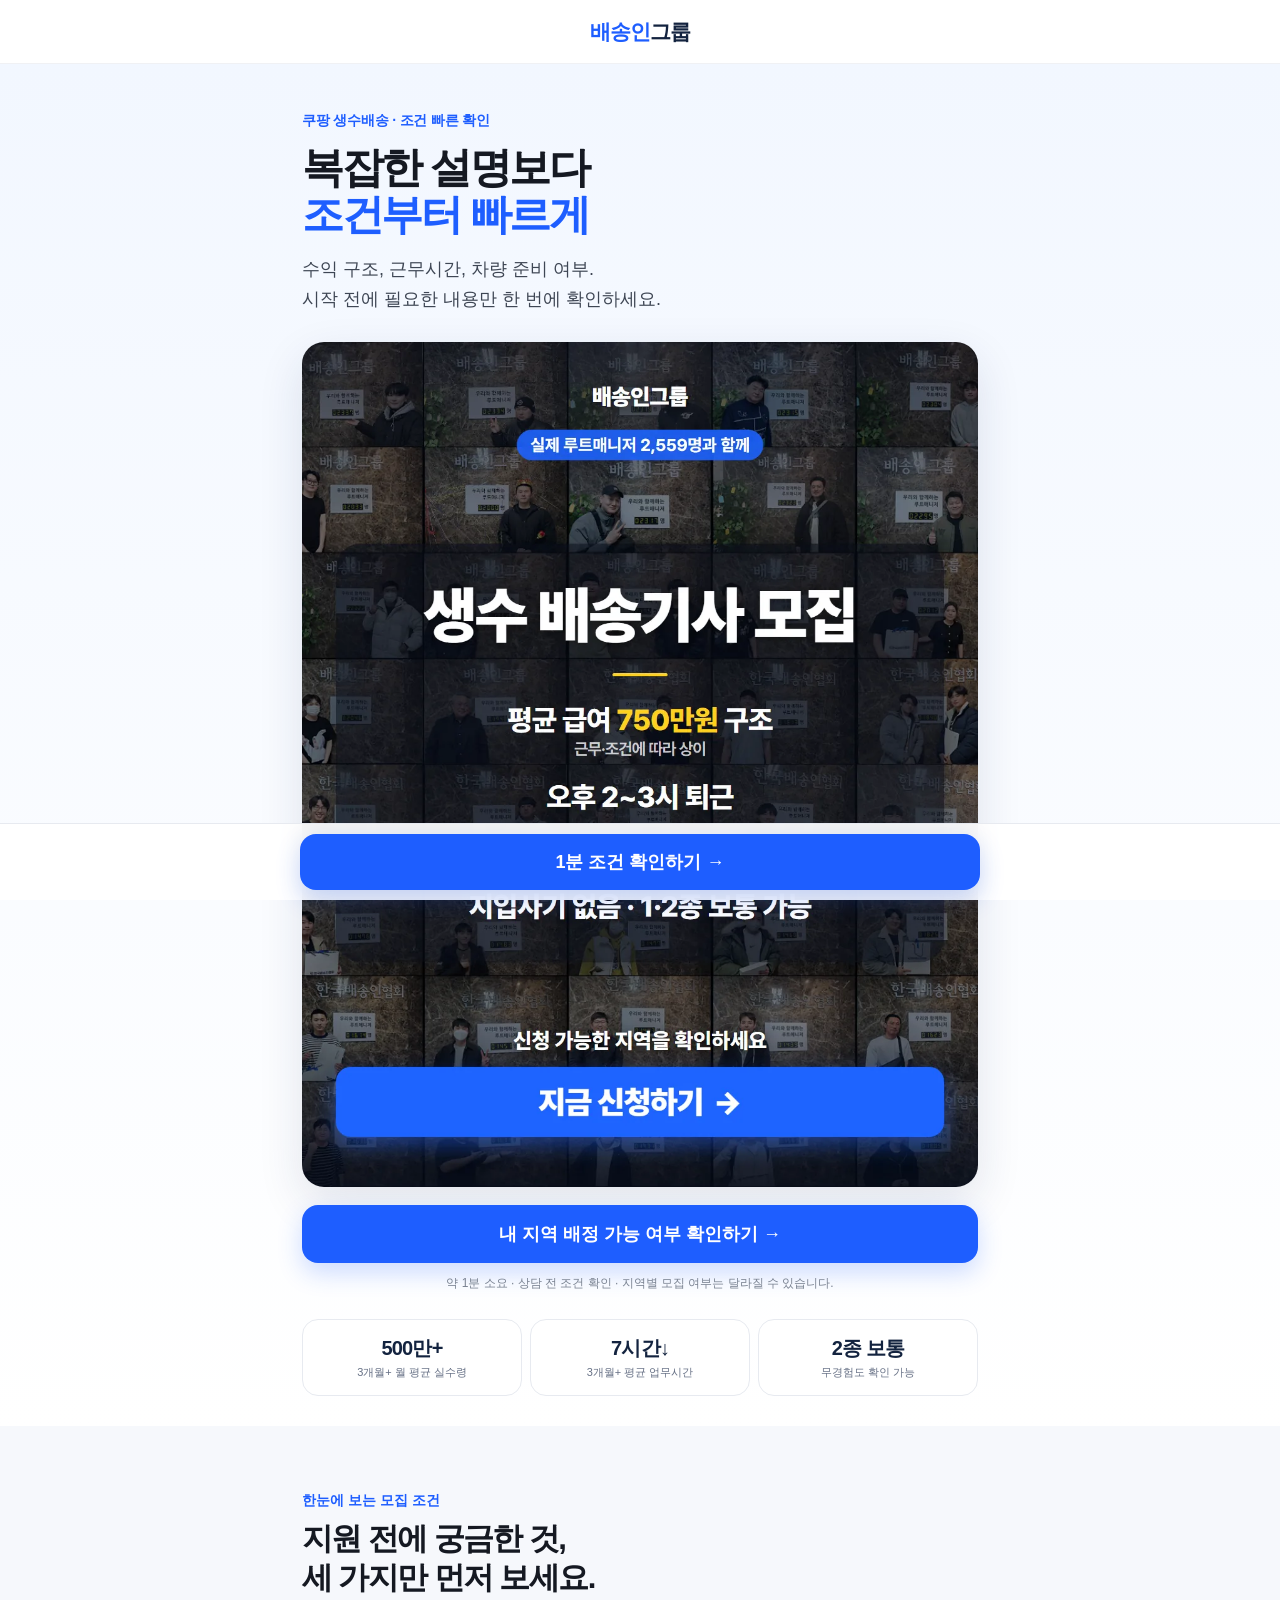
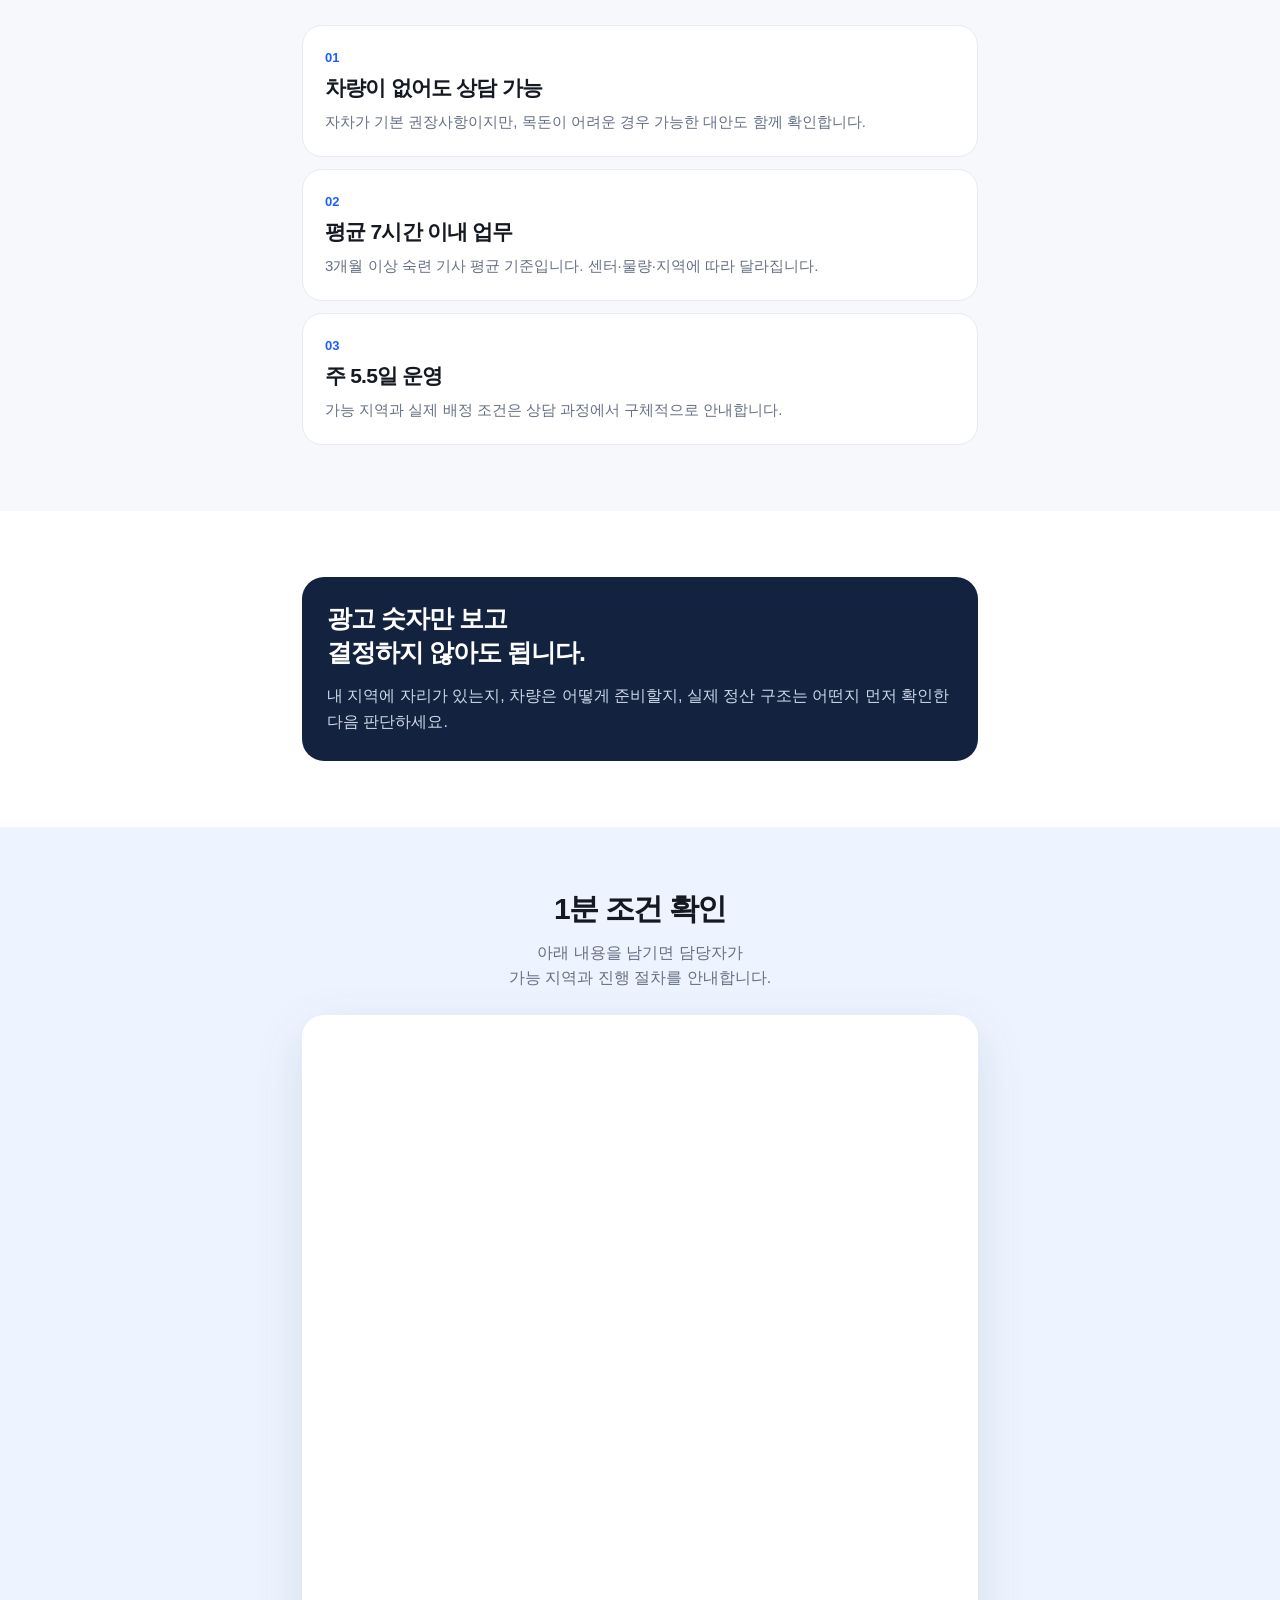
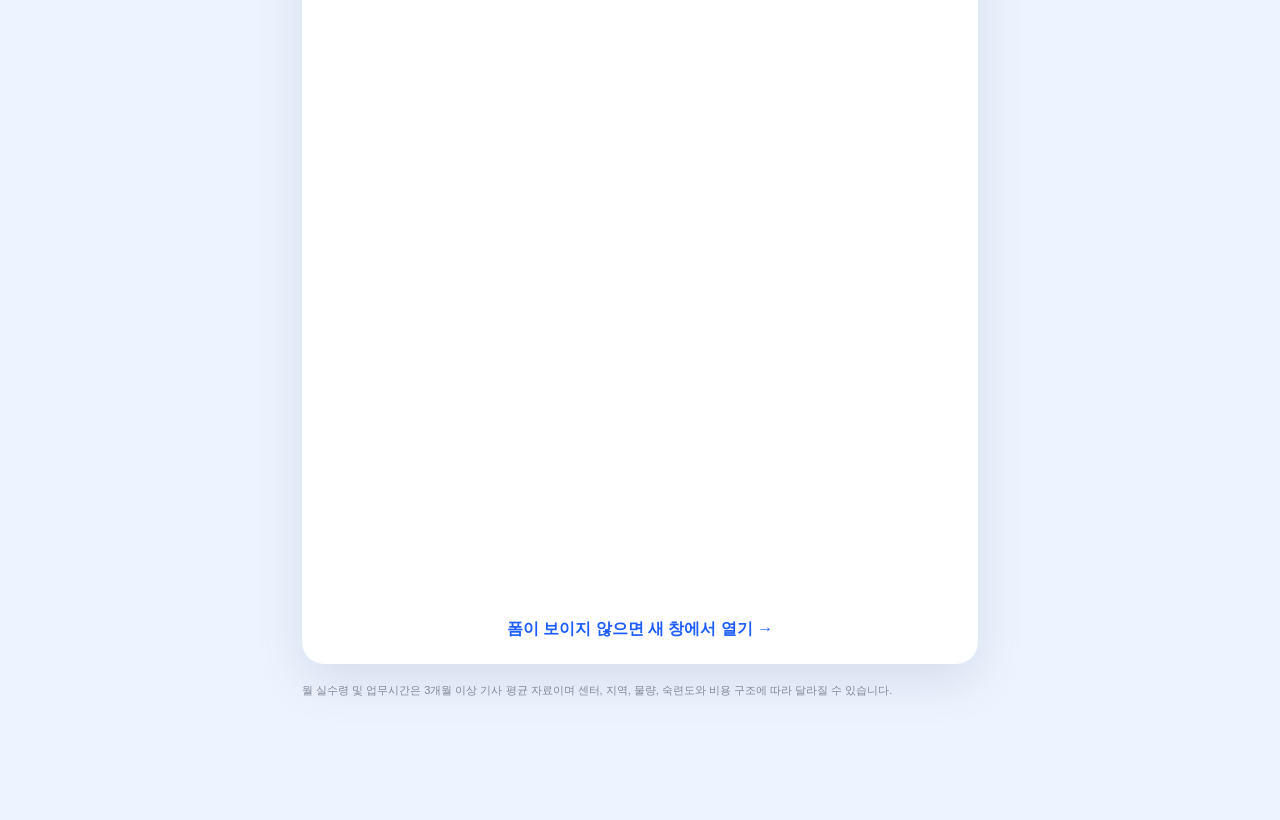
==== 601/index.html @ be6be288 "Add creative-specific K3 landing pages" ====
<!doctype html><html lang="ko"><head><meta charset="utf-8"><meta name="viewport" content="width=device-width,initial-scale=1"><title>쿠팡 생수배송 조건 확인 | 배송인그룹</title><meta name="description" content="쿠팡 생수배송의 수익 구조, 근무시간, 차량 조건과 가능 지역을 빠르게 확인하세요."><link rel="stylesheet" href="../campaign.css"><script async src="https://www.googletagmanager.com/gtag/js?id=G-GM7XGZ6SSD"></script><script>window.dataLayer=window.dataLayer||[];function gtag(){dataLayer.push(arguments)}gtag('js',new Date());gtag('config','G-GM7XGZ6SSD');</script></head><body data-variant="601"><header class="top"><div class="wrap"><div class="brand"><b>배송인</b>그룹</div></div></header><main><section class="hero"><div class="wrap"><div class="eyebrow">쿠팡 생수배송 · 조건 빠른 확인</div><h1>복잡한 설명보다<br><em>조건부터 빠르게</em></h1><p class="lead">수익 구조, 근무시간, 차량 준비 여부.<br>시작 전에 필요한 내용만 한 번에 확인하세요.</p><img class="creative" src="../img/creative-601.png" alt="쿠팡 생수배송 601 모집 조건"><a class="btn" href="#apply" data-location="hero">내 지역 배정 가능 여부 확인하기 →</a><p class="micro">약 1분 소요 · 상담 전 조건 확인 · 지역별 모집 여부는 달라질 수 있습니다.</p><div class="proofbar"><div class="proof"><strong>500만+</strong><span>3개월+ 월 평균 실수령</span></div><div class="proof"><strong>7시간↓</strong><span>3개월+ 평균 업무시간</span></div><div class="proof"><strong>2종 보통</strong><span>무경험도 확인 가능</span></div></div></div></section><section class="block soft"><div class="wrap"><div class="kicker">한눈에 보는 모집 조건</div><h2 class="title">지원 전에 궁금한 것,<br>세 가지만 먼저 보세요.</h2><div class="cards"><article class="card"><span class="num">01</span><h3>차량이 없어도 상담 가능</h3><p>자차가 기본 권장사항이지만, 목돈이 어려운 경우 가능한 대안도 함께 확인합니다.</p></article><article class="card"><span class="num">02</span><h3>평균 7시간 이내 업무</h3><p>3개월 이상 숙련 기사 평균 기준입니다. 센터·물량·지역에 따라 달라집니다.</p></article><article class="card"><span class="num">03</span><h3>주 5.5일 운영</h3><p>가능 지역과 실제 배정 조건은 상담 과정에서 구체적으로 안내합니다.</p></article></div></div></section><section class="block"><div class="wrap"><div class="quote"><strong>광고 숫자만 보고<br>결정하지 않아도 됩니다.</strong><p>내 지역에 자리가 있는지, 차량은 어떻게 준비할지, 실제 정산 구조는 어떤지 먼저 확인한 다음 판단하세요.</p></div></div></section><section class="formsec" id="apply"><div class="wrap"><div class="formhead"><h2>1분 조건 확인</h2><p>아래 내용을 남기면 담당자가<br>가능 지역과 진행 절차를 안내합니다.</p></div><div class="formbox"><iframe data-apply-frame title="쿠팡 생수배송 조건 확인 폼">로드 중…</iframe><a class="fallback" data-apply-link target="_blank" rel="noopener">폼이 보이지 않으면 새 창에서 열기 →</a></div><p class="legal">월 실수령 및 업무시간은 3개월 이상 기사 평균 자료이며 센터, 지역, 물량, 숙련도와 비용 구조에 따라 달라질 수 있습니다.</p></div></section></main><div class="sticky"><a class="btn" href="#apply" data-location="sticky">1분 조건 확인하기 →</a></div><script src="../campaign.js"></script></body></html>
---- campaign.css ----
:root{--blue:#1e5eff;--deep:#13233f;--ink:#151922;--muted:#667085;--line:#e7eaf0;--bg:#f6f8fc;--mint:#08b9a7;--white:#fff;--radius:24px}*{box-sizing:border-box}html{scroll-behavior:smooth}body{margin:0;font-family:Pretendard,"Noto Sans KR",-apple-system,BlinkMacSystemFont,"Segoe UI",sans-serif;color:var(--ink);background:var(--white);word-break:keep-all}.wrap{max-width:720px;margin:0 auto;padding:0 22px}.top{height:64px;display:flex;align-items:center;border-bottom:1px solid #f0f1f4;background:rgba(255,255,255,.96);position:sticky;top:0;z-index:30}.brand{font-size:21px;font-weight:900;letter-spacing:-1px;color:var(--deep)}.brand b{color:var(--blue)}.hero{padding:48px 0 30px;background:linear-gradient(180deg,#f2f7ff 0,#fff 100%)}.eyebrow{font-size:14px;font-weight:800;color:var(--blue);letter-spacing:-.2px}.hero h1{font-size:42px;line-height:1.13;letter-spacing:-2.4px;margin:14px 0 16px}.hero h1 em{font-style:normal;color:var(--blue)}.lead{font-size:18px;line-height:1.65;color:#3e4654;margin:0}.creative{width:100%;border-radius:22px;margin:28px 0 18px;display:block;box-shadow:0 16px 45px rgba(21,45,88,.12)}.btn{display:flex;align-items:center;justify-content:center;width:100%;min-height:58px;padding:16px 20px;border-radius:16px;background:var(--blue);color:#fff;text-decoration:none;font-size:18px;font-weight:900;box-shadow:0 10px 24px rgba(30,94,255,.22)}.micro{text-align:center;color:#7a8392;font-size:12px;line-height:1.55;margin:11px 0 0}.proofbar{display:grid;grid-template-columns:repeat(3,1fr);gap:8px;margin:26px 0 0}.proof{background:#fff;border:1px solid var(--line);border-radius:16px;padding:15px 8px;text-align:center}.proof strong{display:block;font-size:20px;color:var(--deep);letter-spacing:-.8px}.proof span{font-size:11px;color:var(--muted)}section.block{padding:66px 0}.soft{background:var(--bg)}.kicker{font-size:14px;font-weight:800;color:var(--blue);margin-bottom:10px}.title{font-size:31px;line-height:1.25;letter-spacing:-1.6px;margin:0 0 28px}.cards{display:grid;gap:12px}.card{background:#fff;border:1px solid var(--line);border-radius:20px;padding:22px}.card .num{font-size:13px;font-weight:900;color:var(--blue)}.card h3{font-size:21px;letter-spacing:-.8px;margin:8px 0}.card p{margin:0;color:var(--muted);line-height:1.6;font-size:15px}.check{display:flex;gap:12px;align-items:flex-start;padding:18px 0;border-bottom:1px solid var(--line)}.check:last-child{border:0}.check i{font-style:normal;background:#eaf1ff;color:var(--blue);width:28px;height:28px;border-radius:50%;display:flex;align-items:center;justify-content:center;font-weight:900;flex:0 0 auto}.check strong{display:block;font-size:18px;margin-bottom:4px}.check span{color:var(--muted);font-size:14px;line-height:1.5}.quote{padding:25px;background:var(--deep);color:#fff;border-radius:22px}.quote strong{display:block;font-size:25px;line-height:1.35;letter-spacing:-1px}.quote p{color:#cdd7e8;line-height:1.65;margin:13px 0 0}.formsec{padding:62px 0 110px;background:#eef4ff}.formhead{text-align:center;margin-bottom:24px}.formhead h2{font-size:30px;letter-spacing:-1.4px;margin:0 0 10px}.formhead p{margin:0;color:var(--muted);line-height:1.6}.formbox{background:#fff;border-radius:22px;padding:8px;box-shadow:0 16px 50px rgba(28,54,96,.12)}iframe{display:block;width:100%;height:1180px;border:0;border-radius:16px}.fallback{display:block;text-align:center;padding:16px;color:var(--blue);font-weight:800;text-decoration:none}.sticky{position:fixed;z-index:40;left:0;right:0;bottom:0;padding:10px 16px max(10px,env(safe-area-inset-bottom));background:rgba(255,255,255,.94);backdrop-filter:blur(12px);border-top:1px solid var(--line)}.sticky .btn{max-width:680px;margin:auto;min-height:54px}.legal{font-size:11px;color:#818998;line-height:1.6;margin-top:18px}@media(max-width:520px){.wrap{padding:0 18px}.hero{padding-top:34px}.hero h1{font-size:36px;letter-spacing:-2px}.lead{font-size:16px}.proof strong{font-size:17px}.title{font-size:28px}section.block{padding:54px 0}.creative{border-radius:18px}.sticky .btn{font-size:16px}.formbox{margin:0 -8px}iframe{height:1240px}}
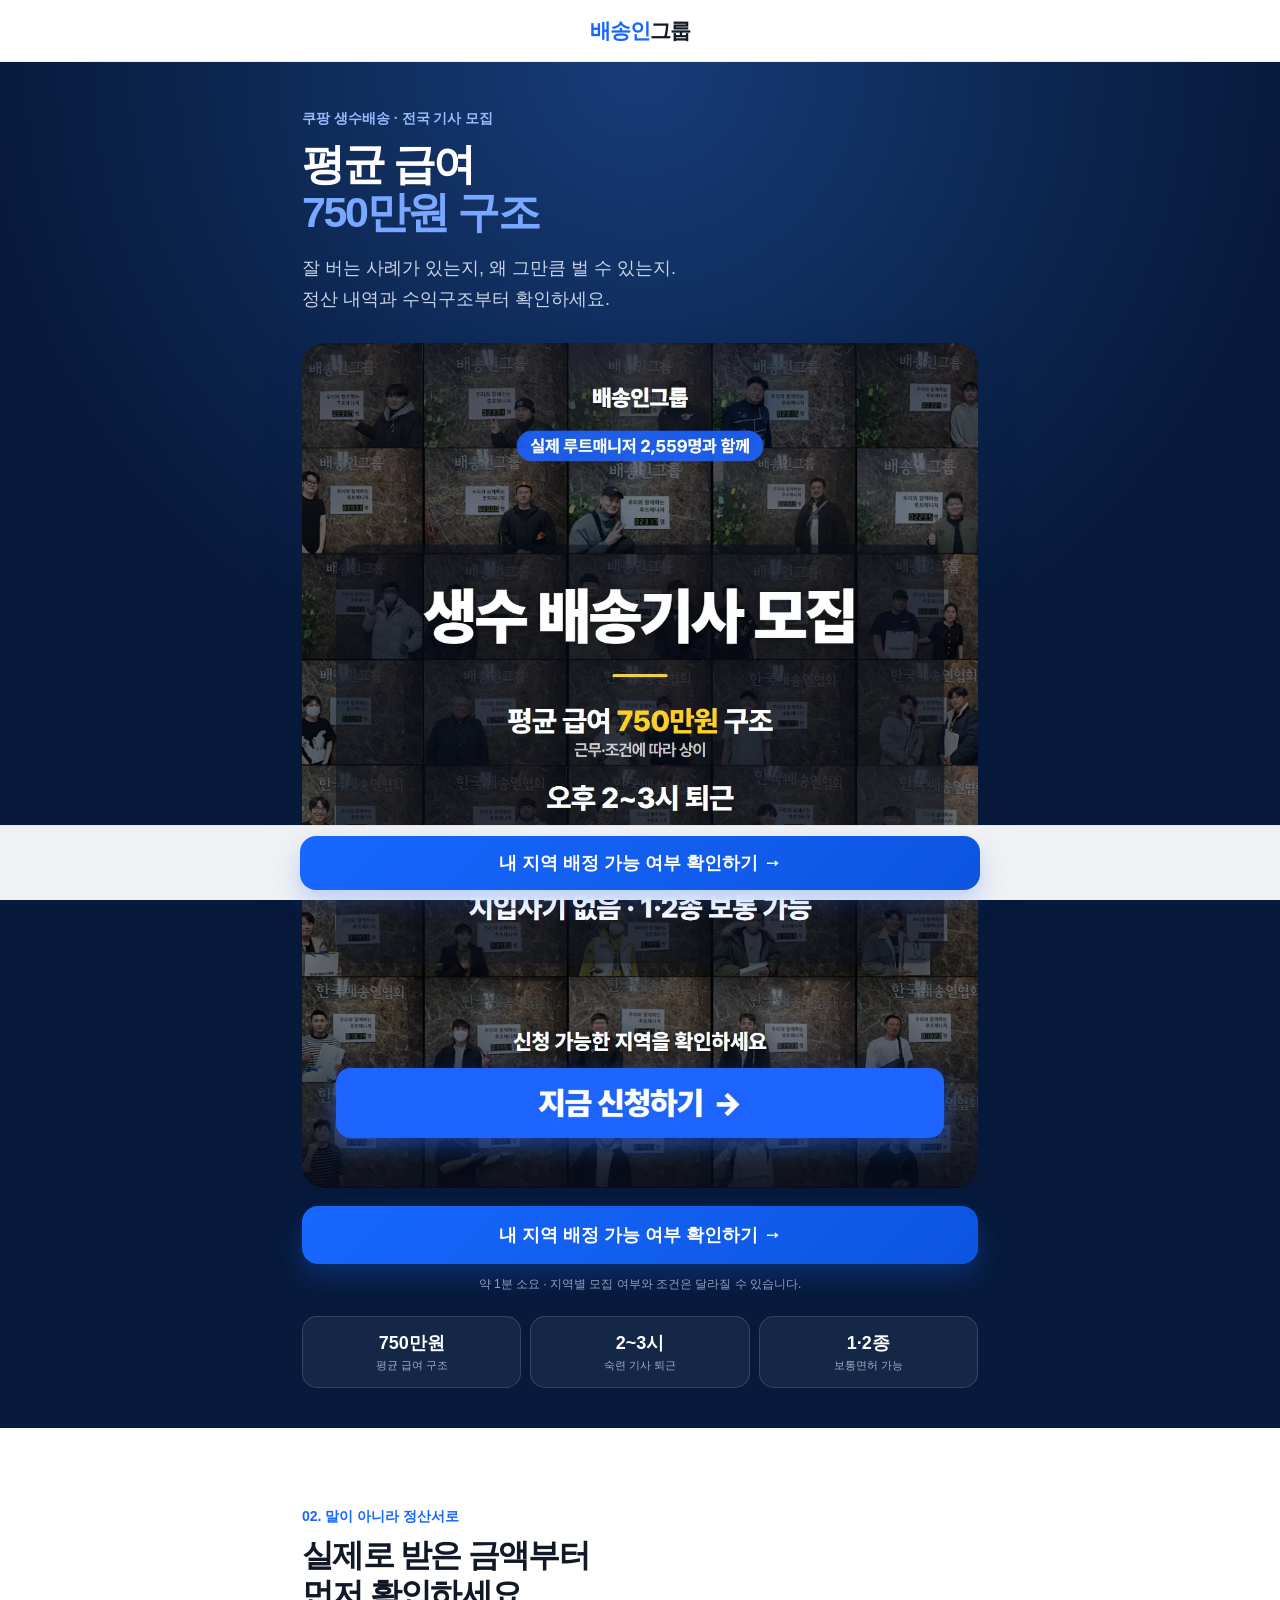
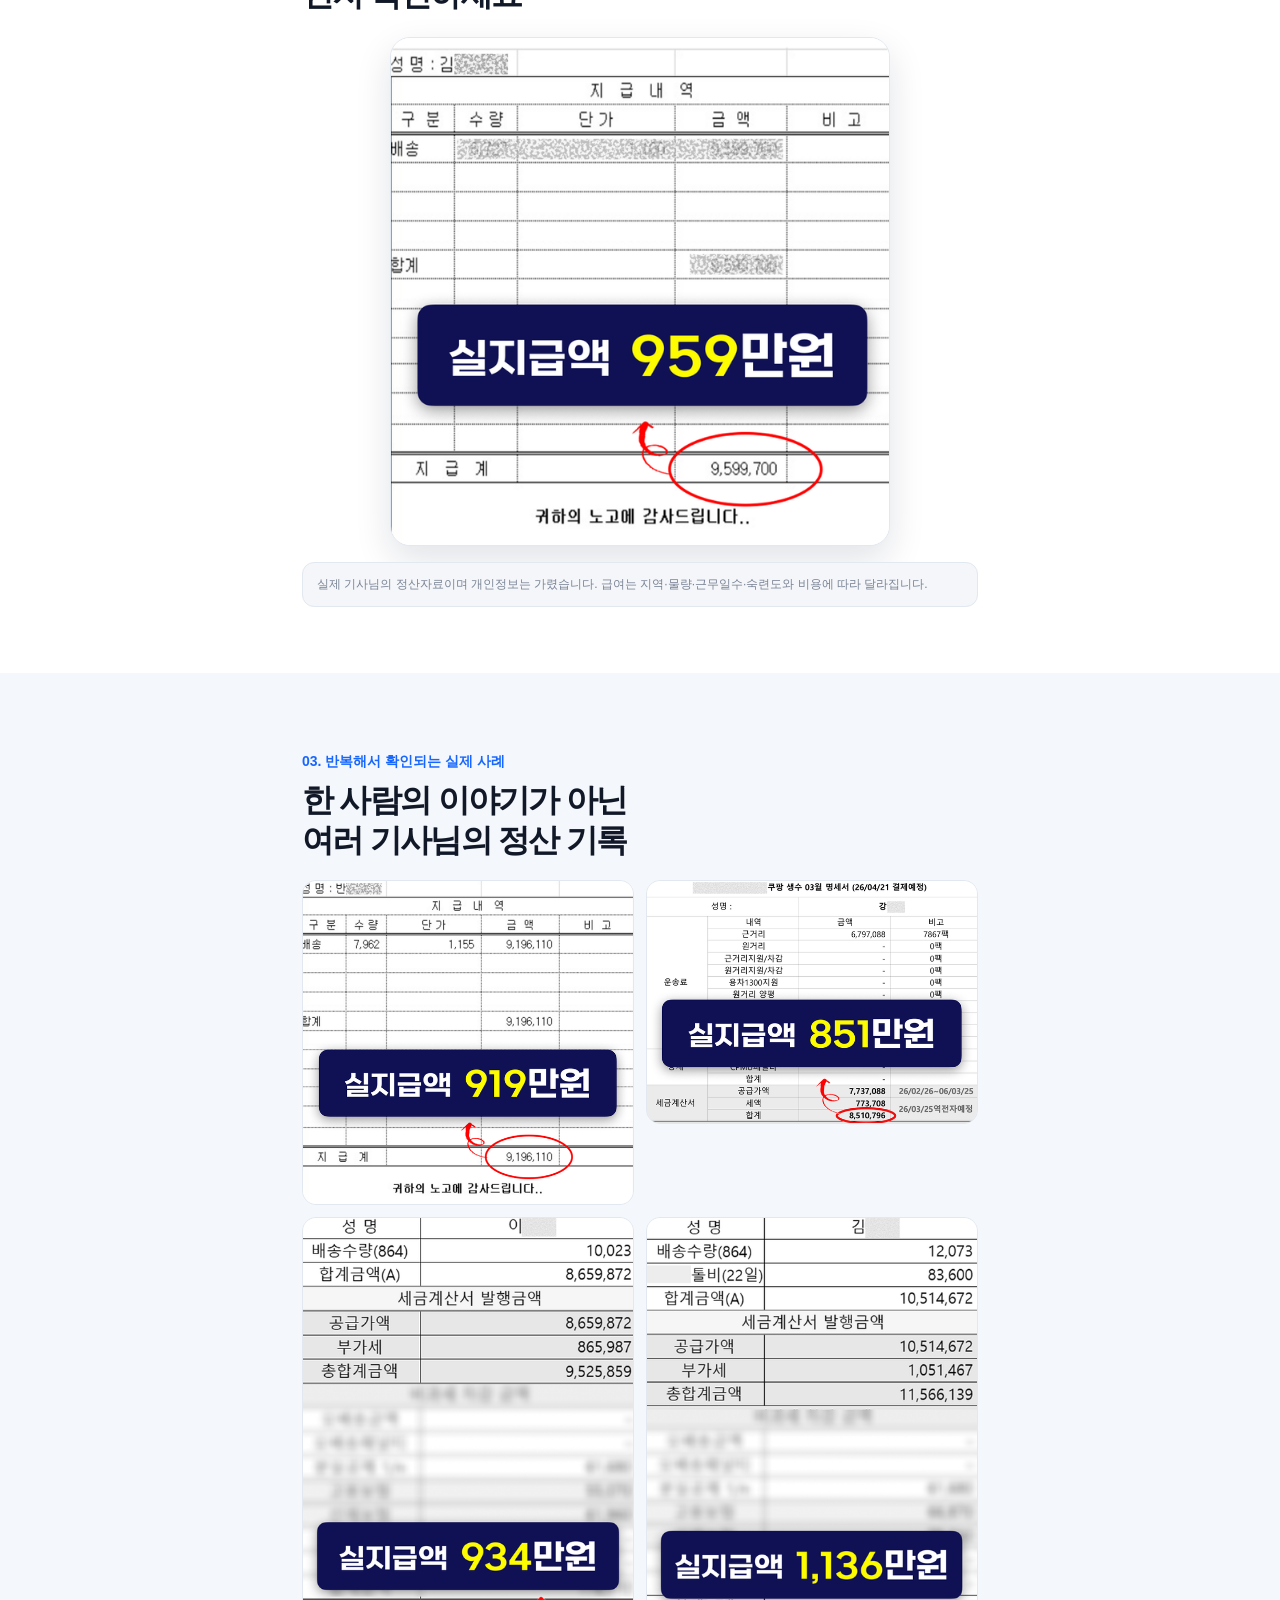
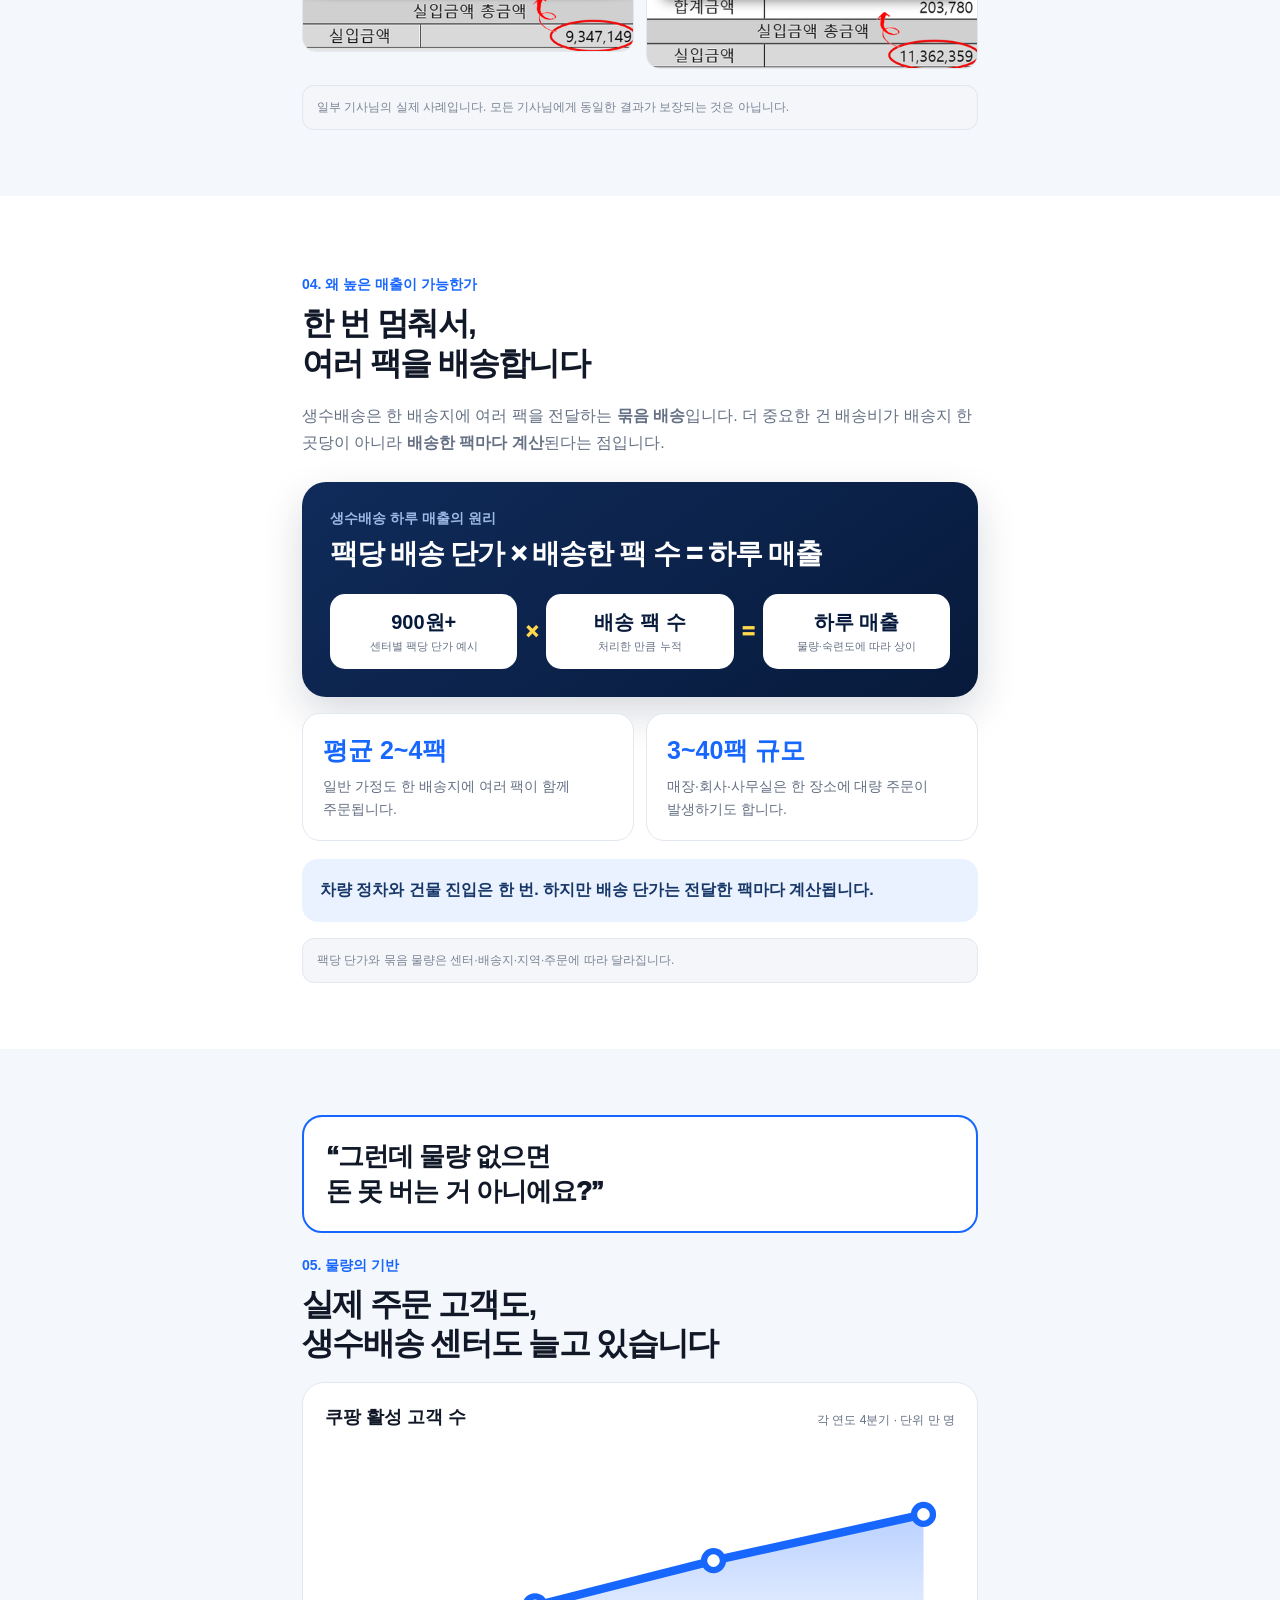
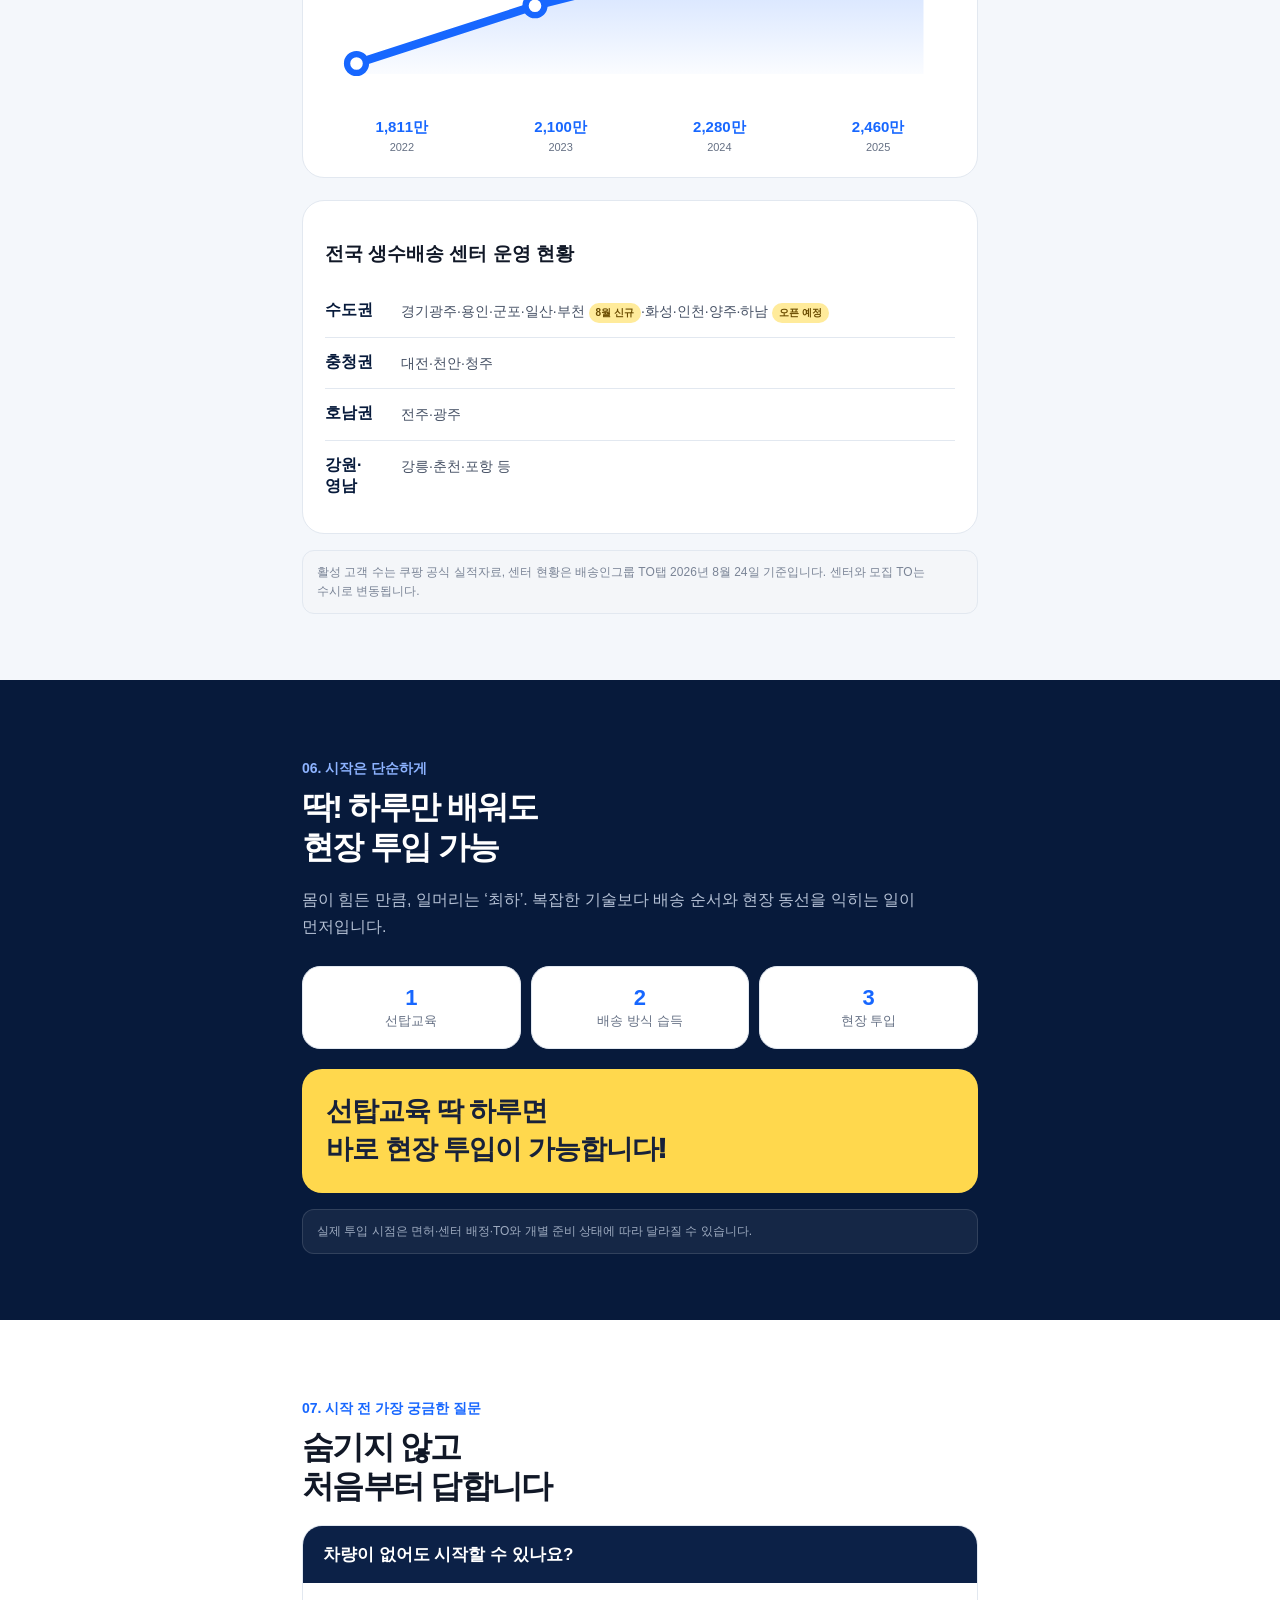
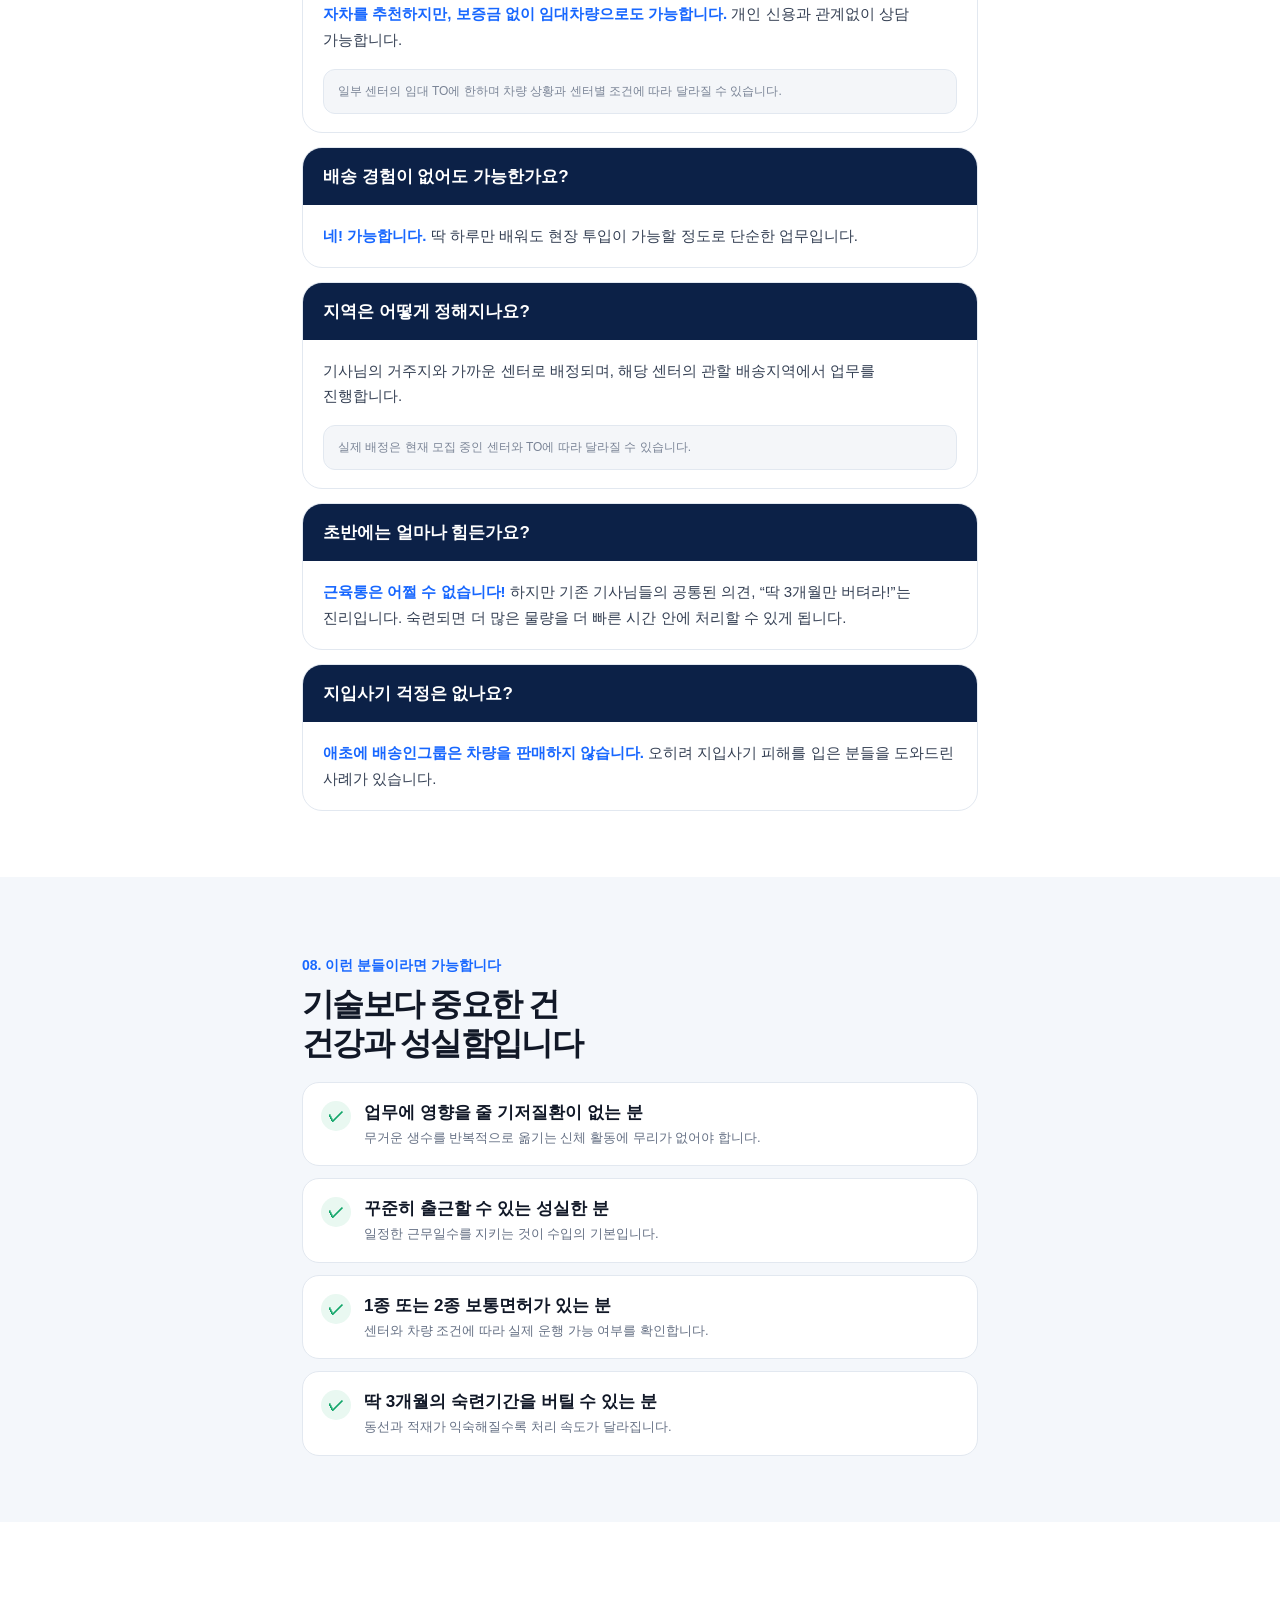
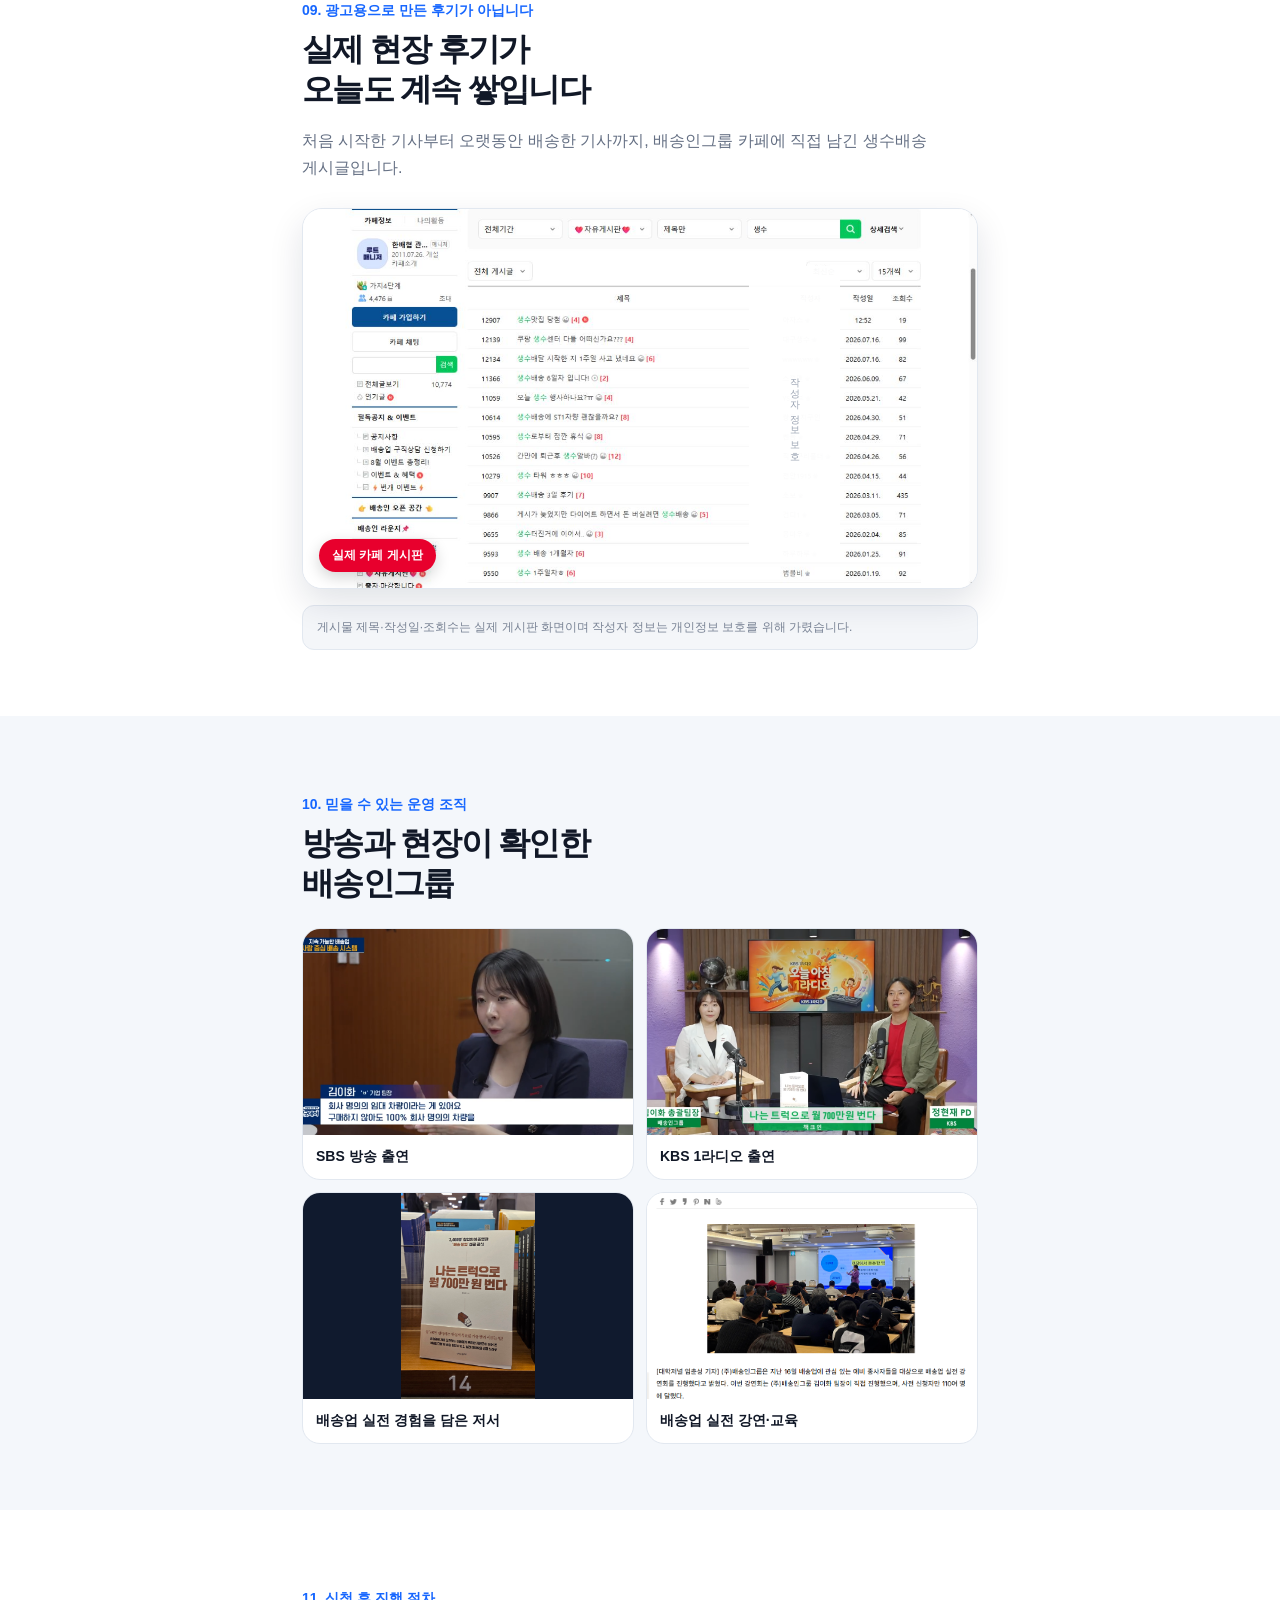
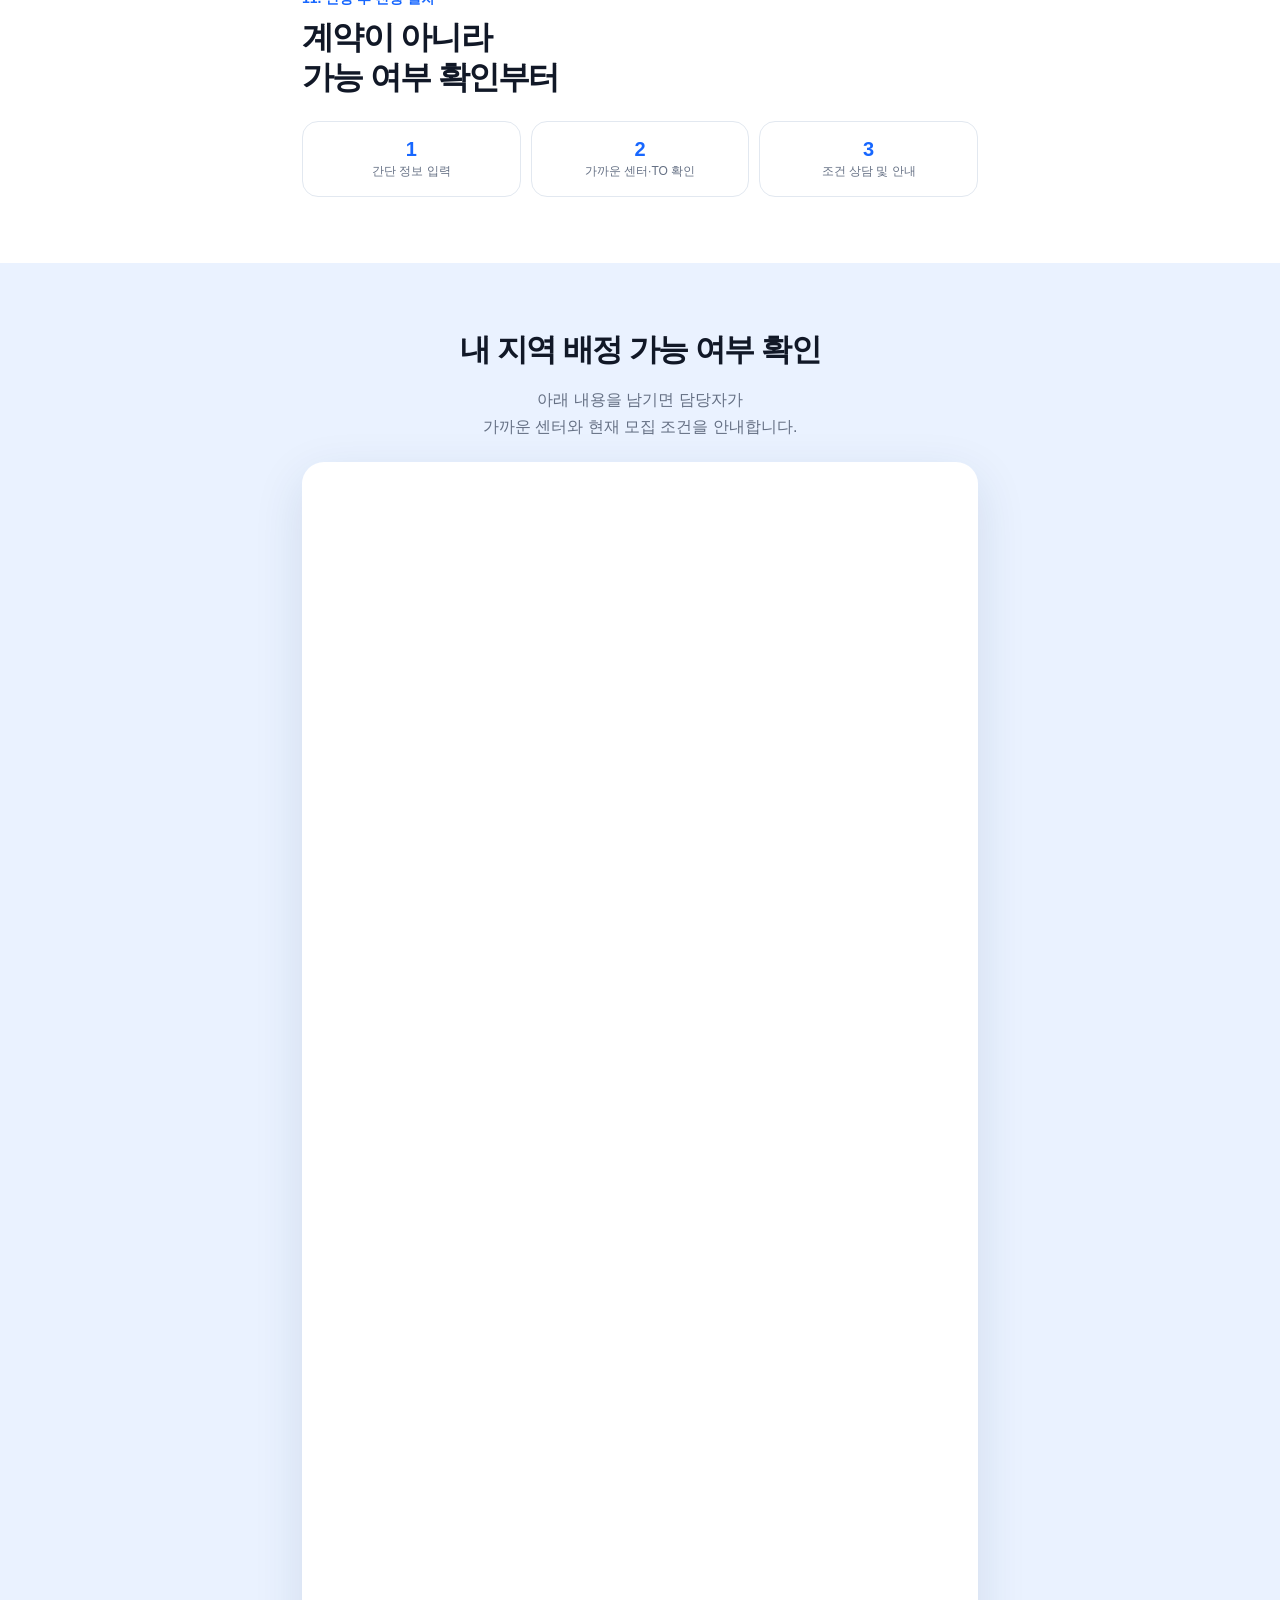
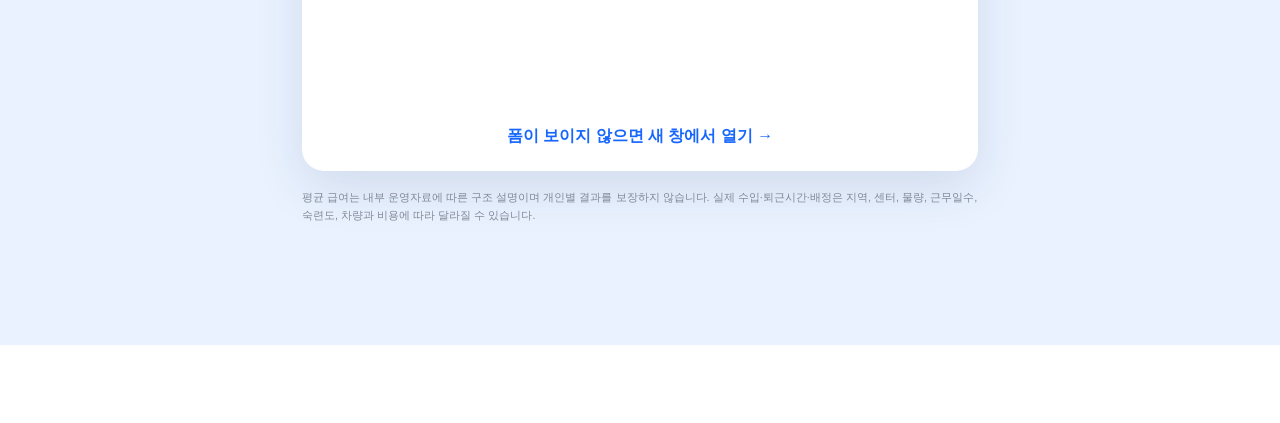
==== commit cd23cea8: "Expand K3 campaign landing pages" ====
--- a/601/index.html
+++ b/601/index.html
@@ -1 +1,13 @@
-<!doctype html><html lang="ko"><head><meta charset="utf-8"><meta name="viewport" content="width=device-width,initial-scale=1"><title>쿠팡 생수배송 조건 확인 | 배송인그룹</title><meta name="description" content="쿠팡 생수배송의 수익 구조, 근무시간, 차량 조건과 가능 지역을 빠르게 확인하세요."><link rel="stylesheet" href="../campaign.css"><script async src="https://www.googletagmanager.com/gtag/js?id=G-GM7XGZ6SSD"></script><script>window.dataLayer=window.dataLayer||[];function gtag(){dataLayer.push(arguments)}gtag('js',new Date());gtag('config','G-GM7XGZ6SSD');</script></head><body data-variant="601"><header class="top"><div class="wrap"><div class="brand"><b>배송인</b>그룹</div></div></header><main><section class="hero"><div class="wrap"><div class="eyebrow">쿠팡 생수배송 · 조건 빠른 확인</div><h1>복잡한 설명보다<br><em>조건부터 빠르게</em></h1><p class="lead">수익 구조, 근무시간, 차량 준비 여부.<br>시작 전에 필요한 내용만 한 번에 확인하세요.</p><img class="creative" src="../img/creative-601.png" alt="쿠팡 생수배송 601 모집 조건"><a class="btn" href="#apply" data-location="hero">내 지역 배정 가능 여부 확인하기 →</a><p class="micro">약 1분 소요 · 상담 전 조건 확인 · 지역별 모집 여부는 달라질 수 있습니다.</p><div class="proofbar"><div class="proof"><strong>500만+</strong><span>3개월+ 월 평균 실수령</span></div><div class="proof"><strong>7시간↓</strong><span>3개월+ 평균 업무시간</span></div><div class="proof"><strong>2종 보통</strong><span>무경험도 확인 가능</span></div></div></div></section><section class="block soft"><div class="wrap"><div class="kicker">한눈에 보는 모집 조건</div><h2 class="title">지원 전에 궁금한 것,<br>세 가지만 먼저 보세요.</h2><div class="cards"><article class="card"><span class="num">01</span><h3>차량이 없어도 상담 가능</h3><p>자차가 기본 권장사항이지만, 목돈이 어려운 경우 가능한 대안도 함께 확인합니다.</p></article><article class="card"><span class="num">02</span><h3>평균 7시간 이내 업무</h3><p>3개월 이상 숙련 기사 평균 기준입니다. 센터·물량·지역에 따라 달라집니다.</p></article><article class="card"><span class="num">03</span><h3>주 5.5일 운영</h3><p>가능 지역과 실제 배정 조건은 상담 과정에서 구체적으로 안내합니다.</p></article></div></div></section><section class="block"><div class="wrap"><div class="quote"><strong>광고 숫자만 보고<br>결정하지 않아도 됩니다.</strong><p>내 지역에 자리가 있는지, 차량은 어떻게 준비할지, 실제 정산 구조는 어떤지 먼저 확인한 다음 판단하세요.</p></div></div></section><section class="formsec" id="apply"><div class="wrap"><div class="formhead"><h2>1분 조건 확인</h2><p>아래 내용을 남기면 담당자가<br>가능 지역과 진행 절차를 안내합니다.</p></div><div class="formbox"><iframe data-apply-frame title="쿠팡 생수배송 조건 확인 폼">로드 중…</iframe><a class="fallback" data-apply-link target="_blank" rel="noopener">폼이 보이지 않으면 새 창에서 열기 →</a></div><p class="legal">월 실수령 및 업무시간은 3개월 이상 기사 평균 자료이며 센터, 지역, 물량, 숙련도와 비용 구조에 따라 달라질 수 있습니다.</p></div></section></main><div class="sticky"><a class="btn" href="#apply" data-location="sticky">1분 조건 확인하기 →</a></div><script src="../campaign.js"></script></body></html>
+<!doctype html><html lang="ko"><head><meta charset="utf-8"><meta name="viewport" content="width=device-width,initial-scale=1"><title>쿠팡 생수배송 평균 급여 750만원 구조 | 배송인그룹</title><meta name="description" content="팩당 단가와 묶음배송으로 만들어지는 쿠팡 생수배송 수익구조, 실제 정산내역과 가능 지역을 확인하세요."><link rel="stylesheet" href="../campaign.css"><script async src="https://www.googletagmanager.com/gtag/js?id=G-GM7XGZ6SSD"></script><script>window.dataLayer=window.dataLayer||[];function gtag(){dataLayer.push(arguments)}gtag('js',new Date());gtag('config','G-GM7XGZ6SSD');</script></head><body data-variant="601"><header class="top"><div class="wrap"><div class="brand"><b>배송인</b>그룹</div></div></header><main>
+<section class="hero dark"><div class="wrap"><p class="eyebrow">쿠팡 생수배송 · 전국 기사 모집</p><h1>평균 급여<br><em>750만원 구조</em></h1><p class="lead">잘 버는 사례가 있는지, 왜 그만큼 벌 수 있는지.<br>정산 내역과 수익구조부터 확인하세요.</p><img class="creative" src="../img/creative-601.webp" alt="평균 급여 750만원 구조 쿠팡 생수배송 기사 모집"><a class="btn" href="#apply" data-location="hero">내 지역 배정 가능 여부 확인하기 →</a><p class="micro">약 1분 소요 · 지역별 모집 여부와 조건은 달라질 수 있습니다.</p><div class="hero-stats"><div class="hero-stat"><strong>750만원</strong><span>평균 급여 구조</span></div><div class="hero-stat"><strong>2~3시</strong><span>숙련 기사 퇴근</span></div><div class="hero-stat"><strong>1·2종</strong><span>보통면허 가능</span></div></div></div></section>
+<section><div class="wrap"><p class="kicker">02. 말이 아니라 정산서로</p><h2 class="title">실제로 받은 금액부터<br>먼저 확인하세요</h2><div class="proof-shot"><img src="../img/jeongsan-1.png" alt="실제 배송기사 정산 내역"></div><p class="disclaimer">실제 기사님의 정산자료이며 개인정보는 가렸습니다. 급여는 지역·물량·근무일수·숙련도와 비용에 따라 달라집니다.</p></div></section>
+<section class="soft"><div class="wrap"><p class="kicker">03. 반복해서 확인되는 실제 사례</p><h2 class="title">한 사람의 이야기가 아닌<br>여러 기사님의 정산 기록</h2><div class="gallery"><img src="../img/jeongsan-2.png" alt="실제 정산 사례 2"><img src="../img/jeongsan-3.png" alt="실제 정산 사례 3"><img src="../img/jeongsan-4.png" alt="실제 정산 사례 4"><img src="../img/jeongsan-5.png" alt="실제 정산 사례 5"></div><p class="disclaimer">일부 기사님의 실제 사례입니다. 모든 기사님에게 동일한 결과가 보장되는 것은 아닙니다.</p></div></section>
+<section id="income"><div class="wrap"><p class="kicker">04. 왜 높은 매출이 가능한가</p><h2 class="title">한 번 멈춰서,<br>여러 팩을 배송합니다</h2><p class="desc">생수배송은 한 배송지에 여러 팩을 전달하는 <b>묶음 배송</b>입니다. 더 중요한 건 배송비가 배송지 한 곳당이 아니라 <b>배송한 팩마다 계산</b>된다는 점입니다.</p><div class="formula"><div class="formula-label">생수배송 하루 매출의 원리</div><div class="formula-main">팩당 배송 단가 × 배송한 팩 수 = 하루 매출</div><div class="equation"><div class="eqbox"><b>900원+</b><span>센터별 팩당 단가 예시</span></div><div class="operator">×</div><div class="eqbox"><b>배송 팩 수</b><span>처리한 만큼 누적</span></div><div class="operator">=</div><div class="eqbox"><b>하루 매출</b><span>물량·숙련도에 따라 상이</span></div></div></div><div class="bundle-cards"><div class="bundle"><strong>평균 2~4팩</strong><p>일반 가정도 한 배송지에 여러 팩이 함께 주문됩니다.</p></div><div class="bundle"><strong>3~40팩 규모</strong><p>매장·회사·사무실은 한 장소에 대량 주문이 발생하기도 합니다.</p></div></div><div class="one-stop">차량 정차와 건물 진입은 한 번. 하지만 배송 단가는 전달한 팩마다 계산됩니다.</div><p class="disclaimer">팩당 단가와 묶음 물량은 센터·배송지·지역·주문에 따라 달라집니다.</p></div></section>
+<section class="soft"><div class="wrap"><div class="question">“그런데 물량 없으면<br>돈 못 버는 거 아니에요?”</div><p class="kicker">05. 물량의 기반</p><h2 class="title">실제 주문 고객도,<br>생수배송 센터도 늘고 있습니다</h2><div class="chart"><div class="chart-head"><strong>쿠팡 활성 고객 수</strong><span>각 연도 4분기 · 단위 만 명</span></div><svg viewBox="0 0 600 250" role="img" aria-label="쿠팡 활성 고객 수 2022년 1811만명, 2023년 2100만명, 2024년 2280만명, 2025년 2460만명"><defs><linearGradient id="area" x1="0" y1="0" x2="0" y2="1"><stop offset="0" stop-color="#1767ff" stop-opacity=".3"/><stop offset="1" stop-color="#1767ff" stop-opacity=".02"/></linearGradient></defs><path d="M30 210 L200 155 L370 112 L570 68 L570 220 L30 220 Z" fill="url(#area)"/><path d="M30 210 L200 155 L370 112 L570 68" fill="none" stroke="#1767ff" stroke-width="8" stroke-linecap="round" stroke-linejoin="round"/><g fill="#fff" stroke="#1767ff" stroke-width="6"><circle cx="30" cy="210" r="9"/><circle cx="200" cy="155" r="9"/><circle cx="370" cy="112" r="9"/><circle cx="570" cy="68" r="9"/></g></svg><div class="chart-values"><div><strong>1,811만</strong><span>2022</span></div><div><strong>2,100만</strong><span>2023</span></div><div><strong>2,280만</strong><span>2024</span></div><div><strong>2,460만</strong><span>2025</span></div></div></div><div class="centers"><h3>전국 생수배송 센터 운영 현황</h3><div class="center-row"><div class="region">수도권</div><div class="places">경기광주·용인·군포·일산·부천<span class="new">8월 신규</span>·화성·인천·양주·하남<span class="new">오픈 예정</span></div></div><div class="center-row"><div class="region">충청권</div><div class="places">대전·천안·청주</div></div><div class="center-row"><div class="region">호남권</div><div class="places">전주·광주</div></div><div class="center-row"><div class="region">강원·영남</div><div class="places">강릉·춘천·포항 등</div></div></div><p class="disclaimer">활성 고객 수는 쿠팡 공식 실적자료, 센터 현황은 배송인그룹 TO탭 2026년 8월 24일 기준입니다. 센터와 모집 TO는 수시로 변동됩니다.</p></div></section>
+<section class="navy"><div class="wrap"><p class="kicker">06. 시작은 단순하게</p><h2 class="title">딱! 하루만 배워도<br>현장 투입 가능</h2><p class="desc">몸이 힘든 만큼, 일머리는 ‘최하’. 복잡한 기술보다 배송 순서와 현장 동선을 익히는 일이 먼저입니다.</p><div class="training"><div class="step"><b>1</b><span>선탑교육</span></div><div class="step"><b>2</b><span>배송 방식 습득</span></div><div class="step"><b>3</b><span>현장 투입</span></div></div><div class="punch">선탑교육 딱 하루면<br>바로 현장 투입이 가능합니다!</div><p class="disclaimer">실제 투입 시점은 면허·센터 배정·TO와 개별 준비 상태에 따라 달라질 수 있습니다.</p></div></section>
+<section><div class="wrap"><p class="kicker">07. 시작 전 가장 궁금한 질문</p><h2 class="title">숨기지 않고<br>처음부터 답합니다</h2><div class="faq-list"><article class="faq"><div class="faq-q">차량이 없어도 시작할 수 있나요?</div><div class="faq-a"><b>자차를 추천하지만, 보증금 없이 임대차량으로도 가능합니다.</b> 개인 신용과 관계없이 상담 가능합니다.<p class="disclaimer">일부 센터의 임대 TO에 한하며 차량 상황과 센터별 조건에 따라 달라질 수 있습니다.</p></div></article><article class="faq"><div class="faq-q">배송 경험이 없어도 가능한가요?</div><div class="faq-a"><b>네! 가능합니다.</b> 딱 하루만 배워도 현장 투입이 가능할 정도로 단순한 업무입니다.</div></article><article class="faq"><div class="faq-q">지역은 어떻게 정해지나요?</div><div class="faq-a">기사님의 거주지와 가까운 센터로 배정되며, 해당 센터의 관할 배송지역에서 업무를 진행합니다.<p class="disclaimer">실제 배정은 현재 모집 중인 센터와 TO에 따라 달라질 수 있습니다.</p></div></article><article class="faq"><div class="faq-q">초반에는 얼마나 힘든가요?</div><div class="faq-a"><b>근육통은 어쩔 수 없습니다!</b> 하지만 기존 기사님들의 공통된 의견, “딱 3개월만 버텨라!”는 진리입니다. 숙련되면 더 많은 물량을 더 빠른 시간 안에 처리할 수 있게 됩니다.</div></article><article class="faq"><div class="faq-q">지입사기 걱정은 없나요?</div><div class="faq-a"><b>애초에 배송인그룹은 차량을 판매하지 않습니다.</b> 오히려 지입사기 피해를 입은 분들을 도와드린 사례가 있습니다.</div></article></div></div></section>
+<section class="soft"><div class="wrap"><p class="kicker">08. 이런 분들이라면 가능합니다</p><h2 class="title">기술보다 중요한 건<br>건강과 성실함입니다</h2><div class="fit-list"><div class="fit"><i>✓</i><div><strong>업무에 영향을 줄 기저질환이 없는 분</strong><p>무거운 생수를 반복적으로 옮기는 신체 활동에 무리가 없어야 합니다.</p></div></div><div class="fit"><i>✓</i><div><strong>꾸준히 출근할 수 있는 성실한 분</strong><p>일정한 근무일수를 지키는 것이 수입의 기본입니다.</p></div></div><div class="fit"><i>✓</i><div><strong>1종 또는 2종 보통면허가 있는 분</strong><p>센터와 차량 조건에 따라 실제 운행 가능 여부를 확인합니다.</p></div></div><div class="fit"><i>✓</i><div><strong>딱 3개월의 숙련기간을 버틸 수 있는 분</strong><p>동선과 적재가 익숙해질수록 처리 속도가 달라집니다.</p></div></div></div></div></section>
+<section><div class="wrap"><p class="kicker">09. 광고용으로 만든 후기가 아닙니다</p><h2 class="title">실제 현장 후기가<br>오늘도 계속 쌓입니다</h2><p class="desc">처음 시작한 기사부터 오랫동안 배송한 기사까지, 배송인그룹 카페에 직접 남긴 생수배송 게시글입니다.</p><div class="cafe-shot"><img src="../img/cafe-water-board-20260901.png" alt="배송인그룹 카페 생수배송 게시판 검색 결과"><span class="privacy-mask">작성자 정보 보호</span><span class="live-badge">실제 카페 게시판</span></div><p class="disclaimer">게시물 제목·작성일·조회수는 실제 게시판 화면이며 작성자 정보는 개인정보 보호를 위해 가렸습니다.</p></div></section>
+<section class="soft"><div class="wrap"><p class="kicker">10. 믿을 수 있는 운영 조직</p><h2 class="title">방송과 현장이 확인한<br>배송인그룹</h2><div class="trust-grid"><div class="trust-card"><img src="../img/press-sbs.png" alt="SBS 방송 출연"><p>SBS 방송 출연</p></div><div class="trust-card"><img src="../img/press-radio.png" alt="KBS 라디오 출연"><p>KBS 1라디오 출연</p></div><div class="trust-card book"><img src="../img/press-book.jpg" alt="배송 관련 저서"><p>배송업 실전 경험을 담은 저서</p></div><div class="trust-card"><img src="../img/press-lecture.png" alt="배송업 실전 강연"><p>배송업 실전 강연·교육</p></div></div></div></section>
+<section><div class="wrap"><p class="kicker">11. 신청 후 진행 절차</p><h2 class="title">계약이 아니라<br>가능 여부 확인부터</h2><div class="process"><div><b>1</b><span>간단 정보 입력</span></div><div><b>2</b><span>가까운 센터·TO 확인</span></div><div><b>3</b><span>조건 상담 및 안내</span></div></div></div></section>
+<section class="formsec" id="apply"><div class="wrap"><div class="formhead"><h2>내 지역 배정 가능 여부 확인</h2><p>아래 내용을 남기면 담당자가<br>가까운 센터와 현재 모집 조건을 안내합니다.</p></div><div class="formbox"><iframe data-apply-frame title="쿠팡 생수배송 조건 확인 폼">로드 중…</iframe><a class="fallback" data-apply-link target="_blank" rel="noopener">폼이 보이지 않으면 새 창에서 열기 →</a></div><p class="legal">평균 급여는 내부 운영자료에 따른 구조 설명이며 개인별 결과를 보장하지 않습니다. 실제 수입·퇴근시간·배정은 지역, 센터, 물량, 근무일수, 숙련도, 차량과 비용에 따라 달라질 수 있습니다.</p></div></section></main><div class="sticky"><a class="btn" href="#apply" data-location="sticky">내 지역 배정 가능 여부 확인하기 →</a></div><script src="../campaign.js"></script></body></html>
--- a/campaign.css
+++ b/campaign.css
@@ -1 +1 @@
-:root{--blue:#1e5eff;--deep:#13233f;--ink:#151922;--muted:#667085;--line:#e7eaf0;--bg:#f6f8fc;--mint:#08b9a7;--white:#fff;--radius:24px}*{box-sizing:border-box}html{scroll-behavior:smooth}body{margin:0;font-family:Pretendard,"Noto Sans KR",-apple-system,BlinkMacSystemFont,"Segoe UI",sans-serif;color:var(--ink);background:var(--white);word-break:keep-all}.wrap{max-width:720px;margin:0 auto;padding:0 22px}.top{height:64px;display:flex;align-items:center;border-bottom:1px solid #f0f1f4;background:rgba(255,255,255,.96);position:sticky;top:0;z-index:30}.brand{font-size:21px;font-weight:900;letter-spacing:-1px;color:var(--deep)}.brand b{color:var(--blue)}.hero{padding:48px 0 30px;background:linear-gradient(180deg,#f2f7ff 0,#fff 100%)}.eyebrow{font-size:14px;font-weight:800;color:var(--blue);letter-spacing:-.2px}.hero h1{font-size:42px;line-height:1.13;letter-spacing:-2.4px;margin:14px 0 16px}.hero h1 em{font-style:normal;color:var(--blue)}.lead{font-size:18px;line-height:1.65;color:#3e4654;margin:0}.creative{width:100%;border-radius:22px;margin:28px 0 18px;display:block;box-shadow:0 16px 45px rgba(21,45,88,.12)}.btn{display:flex;align-items:center;justify-content:center;width:100%;min-height:58px;padding:16px 20px;border-radius:16px;background:var(--blue);color:#fff;text-decoration:none;font-size:18px;font-weight:900;box-shadow:0 10px 24px rgba(30,94,255,.22)}.micro{text-align:center;color:#7a8392;font-size:12px;line-height:1.55;margin:11px 0 0}.proofbar{display:grid;grid-template-columns:repeat(3,1fr);gap:8px;margin:26px 0 0}.proof{background:#fff;border:1px solid var(--line);border-radius:16px;padding:15px 8px;text-align:center}.proof strong{display:block;font-size:20px;color:var(--deep);letter-spacing:-.8px}.proof span{font-size:11px;color:var(--muted)}section.block{padding:66px 0}.soft{background:var(--bg)}.kicker{font-size:14px;font-weight:800;color:var(--blue);margin-bottom:10px}.title{font-size:31px;line-height:1.25;letter-spacing:-1.6px;margin:0 0 28px}.cards{display:grid;gap:12px}.card{background:#fff;border:1px solid var(--line);border-radius:20px;padding:22px}.card .num{font-size:13px;font-weight:900;color:var(--blue)}.card h3{font-size:21px;letter-spacing:-.8px;margin:8px 0}.card p{margin:0;color:var(--muted);line-height:1.6;font-size:15px}.check{display:flex;gap:12px;align-items:flex-start;padding:18px 0;border-bottom:1px solid var(--line)}.check:last-child{border:0}.check i{font-style:normal;background:#eaf1ff;color:var(--blue);width:28px;height:28px;border-radius:50%;display:flex;align-items:center;justify-content:center;font-weight:900;flex:0 0 auto}.check strong{display:block;font-size:18px;margin-bottom:4px}.check span{color:var(--muted);font-size:14px;line-height:1.5}.quote{padding:25px;background:var(--deep);color:#fff;border-radius:22px}.quote strong{display:block;font-size:25px;line-height:1.35;letter-spacing:-1px}.quote p{color:#cdd7e8;line-height:1.65;margin:13px 0 0}.formsec{padding:62px 0 110px;background:#eef4ff}.formhead{text-align:center;margin-bottom:24px}.formhead h2{font-size:30px;letter-spacing:-1.4px;margin:0 0 10px}.formhead p{margin:0;color:var(--muted);line-height:1.6}.formbox{background:#fff;border-radius:22px;padding:8px;box-shadow:0 16px 50px rgba(28,54,96,.12)}iframe{display:block;width:100%;height:1180px;border:0;border-radius:16px}.fallback{display:block;text-align:center;padding:16px;color:var(--blue);font-weight:800;text-decoration:none}.sticky{position:fixed;z-index:40;left:0;right:0;bottom:0;padding:10px 16px max(10px,env(safe-area-inset-bottom));background:rgba(255,255,255,.94);backdrop-filter:blur(12px);border-top:1px solid var(--line)}.sticky .btn{max-width:680px;margin:auto;min-height:54px}.legal{font-size:11px;color:#818998;line-height:1.6;margin-top:18px}@media(max-width:520px){.wrap{padding:0 18px}.hero{padding-top:34px}.hero h1{font-size:36px;letter-spacing:-2px}.lead{font-size:16px}.proof strong{font-size:17px}.title{font-size:28px}section.block{padding:54px 0}.creative{border-radius:18px}.sticky .btn{font-size:16px}.formbox{margin:0 -8px}iframe{height:1240px}}
+:root{--blue:#1767ff;--blue2:#0d55df;--navy:#071a3b;--ink:#111827;--muted:#657084;--line:#e2e8f0;--soft:#f4f7fb;--sky:#eaf2ff;--yellow:#ffd84d;--green:#12a66a;--white:#fff;--max:720px}*{box-sizing:border-box}html{scroll-behavior:smooth}body{margin:0;color:var(--ink);background:#fff;font-family:Pretendard,"Noto Sans KR",-apple-system,BlinkMacSystemFont,"Segoe UI",sans-serif;word-break:keep-all;padding-bottom:78px}img{max-width:100%;display:block}.wrap{max-width:var(--max);margin:auto;padding:0 22px}.top{height:62px;border-bottom:1px solid #edf0f5;background:rgba(255,255,255,.96);display:flex;align-items:center;position:sticky;top:0;z-index:40}.brand{font-size:21px;font-weight:950;letter-spacing:-1px}.brand b{color:var(--blue)}.hero{padding:48px 0 40px;background:linear-gradient(180deg,#eff5ff,#fff)}.hero.dark{background:radial-gradient(circle at 50% 0,#173c78 0,transparent 43%),var(--navy);color:#fff}.eyebrow{font-size:14px;font-weight:900;color:var(--blue);margin:0 0 12px}.dark .eyebrow{color:#9abaff}.hero h1{font-size:43px;line-height:1.12;letter-spacing:-2.4px;margin:0}.hero h1 em{font-style:normal;color:var(--blue)}.dark h1 em{color:#7aa7ff}.lead{font-size:18px;line-height:1.72;color:#455064;margin:17px 0 0}.dark .lead{color:#c8d4e9}.creative{width:100%;border-radius:22px;margin:28px 0 18px;box-shadow:0 18px 44px rgba(5,27,66,.18)}.btn{display:flex;align-items:center;justify-content:center;width:100%;min-height:58px;border:0;border-radius:16px;background:linear-gradient(135deg,var(--blue),var(--blue2));color:#fff;text-decoration:none;font-size:18px;font-weight:950;box-shadow:0 12px 25px rgba(23,103,255,.25)}.micro{text-align:center;color:#798397;font-size:12px;line-height:1.55;margin:11px 0 0}.dark .micro{color:#91a0ba}.hero-stats{display:grid;grid-template-columns:repeat(3,1fr);gap:9px;margin-top:22px}.hero-stat{border:1px solid var(--line);background:#fff;border-radius:15px;padding:14px 6px;text-align:center}.dark .hero-stat{background:rgba(255,255,255,.06);border-color:rgba(255,255,255,.14)}.hero-stat strong{display:block;font-size:18px;color:var(--navy)}.dark .hero-stat strong{color:#fff}.hero-stat span{font-size:11px;color:var(--muted)}.dark .hero-stat span{color:#9eabc0}section{padding:66px 0}.soft{background:var(--soft)}.navy{background:var(--navy);color:#fff}.kicker{font-size:14px;font-weight:900;color:var(--blue);margin-bottom:10px}.navy .kicker{color:#8db3ff}.title{font-size:32px;line-height:1.24;letter-spacing:-1.7px;margin:0 0 18px}.desc{font-size:16px;line-height:1.7;color:var(--muted);margin:0 0 26px}.navy .desc{color:#b5c1d5}.proof-shot{max-width:500px;margin:22px auto 0;border:1px solid var(--line);border-radius:20px;overflow:hidden;background:#fff;box-shadow:0 14px 36px rgba(7,26,59,.12)}.proof-shot img{width:100%}.gallery{display:grid;grid-template-columns:repeat(2,1fr);gap:12px;margin-top:20px}.gallery img{width:100%;border:1px solid var(--line);border-radius:14px;background:#fff}.disclaimer{font-size:12px;line-height:1.6;color:#7a8496;background:#f4f6f9;border:1px solid var(--line);border-radius:12px;padding:12px 14px;margin:16px 0 0}.navy .disclaimer{background:rgba(255,255,255,.06);border-color:rgba(255,255,255,.12);color:#9eabc0}.condition-grid{display:grid;grid-template-columns:repeat(3,1fr);gap:10px;margin-top:24px}.condition{background:#fff;border:1px solid var(--line);border-radius:18px;padding:20px 12px;text-align:center}.condition .icon{font-size:27px}.condition strong{display:block;font-size:18px;margin-top:8px}.condition span{font-size:12px;color:var(--muted)}.formula{border-radius:24px;background:linear-gradient(145deg,#102b5a,#071a3b);color:#fff;padding:28px;margin-top:24px;box-shadow:0 16px 40px rgba(7,26,59,.16)}.formula-label{font-size:14px;color:#9eb8e6;font-weight:800}.formula-main{font-size:28px;line-height:1.3;font-weight:950;letter-spacing:-1.2px;margin:8px 0 22px}.equation{display:grid;grid-template-columns:1fr auto 1fr auto 1fr;align-items:center;gap:8px}.eqbox{background:#fff;color:var(--navy);border-radius:15px;padding:15px 8px;text-align:center}.eqbox b{display:block;font-size:20px}.eqbox span{font-size:11px;color:var(--muted)}.operator{font-size:22px;font-weight:950;color:var(--yellow)}.bundle-cards{display:grid;grid-template-columns:1fr 1fr;gap:12px;margin-top:16px}.bundle{border:1px solid var(--line);border-radius:18px;padding:20px;background:#fff}.bundle strong{font-size:25px;color:var(--blue)}.bundle p{font-size:14px;line-height:1.6;color:var(--muted);margin:8px 0 0}.one-stop{margin-top:18px;padding:18px;border-radius:16px;background:#eaf2ff;color:#173768;font-weight:800;line-height:1.65}.question{background:#fff;border:2px solid var(--blue);border-radius:20px;padding:22px;font-size:26px;font-weight:950;letter-spacing:-1px;margin-bottom:24px}.chart{background:#fff;border:1px solid var(--line);border-radius:22px;padding:22px;overflow:hidden}.chart-head{display:flex;justify-content:space-between;align-items:end;margin-bottom:14px}.chart-head strong{font-size:18px}.chart-head span{font-size:12px;color:var(--muted)}.chart svg{width:100%;height:auto;overflow:visible}.chart-values{display:grid;grid-template-columns:repeat(4,1fr);gap:5px;margin-top:8px;text-align:center}.chart-values strong{display:block;color:var(--blue);font-size:15px}.chart-values span{font-size:11px;color:var(--muted)}.centers{margin-top:22px;background:#fff;border:1px solid var(--line);border-radius:22px;padding:22px}.center-row{display:flex;gap:10px;padding:14px 0;border-bottom:1px solid var(--line)}.center-row:last-child{border:0}.region{flex:0 0 66px;font-weight:900;color:var(--navy)}.places{font-size:14px;line-height:1.6;color:#455064}.new{display:inline-block;background:#ffeb9b;color:#6b4c00;border-radius:999px;padding:2px 7px;font-size:10px;font-weight:900;margin-left:4px}.training{display:grid;grid-template-columns:repeat(3,1fr);gap:10px;margin-top:24px}.step{position:relative;background:#fff;border:1px solid var(--line);border-radius:18px;padding:18px 10px;text-align:center}.step b{display:block;color:var(--blue);font-size:22px}.step span{font-size:13px;color:var(--muted)}.punch{font-size:27px;font-weight:950;line-height:1.4;letter-spacing:-1px;padding:24px;border-radius:20px;background:var(--yellow);color:#17213a;margin-top:20px}.faq-list{display:grid;gap:14px}.faq{border:1px solid var(--line);border-radius:20px;background:#fff;overflow:hidden}.faq-q{padding:17px 20px;background:#0c2147;color:#fff;font-size:17px;font-weight:900}.faq-a{padding:18px 20px;font-size:15px;line-height:1.72;color:#354054}.faq-a b{color:var(--blue)}.fit-list{display:grid;gap:12px}.fit{display:flex;gap:13px;align-items:flex-start;border:1px solid var(--line);background:#fff;border-radius:17px;padding:18px}.fit i{font-style:normal;width:30px;height:30px;display:flex;align-items:center;justify-content:center;flex:0 0 auto;border-radius:50%;background:#e9f8f1;color:var(--green);font-weight:950}.fit strong{font-size:17px}.fit p{font-size:13px;color:var(--muted);line-height:1.5;margin:4px 0 0}.cafe-shot{position:relative;border:1px solid var(--line);border-radius:20px;overflow:hidden;background:#fff;box-shadow:0 14px 34px rgba(7,26,59,.12);margin-top:24px}.cafe-shot img{width:100%}.privacy-mask{position:absolute;left:66.2%;top:15%;width:13.5%;height:78%;background:rgba(255,255,255,.97);display:flex;align-items:center;justify-content:center;color:#9aa3b2;font-size:10px;text-align:center;writing-mode:vertical-rl;letter-spacing:1px}.live-badge{position:absolute;left:16px;bottom:16px;background:#e8002d;color:#fff;border-radius:999px;padding:8px 13px;font-size:12px;font-weight:950;box-shadow:0 5px 15px rgba(0,0,0,.18)}.trust-grid{display:grid;grid-template-columns:repeat(2,1fr);gap:12px;margin-top:24px}.trust-card{background:#fff;border:1px solid var(--line);border-radius:18px;overflow:hidden}.trust-card img{width:100%;aspect-ratio:16/10;object-fit:cover}.trust-card.book img{object-fit:contain;background:#101a2e}.trust-card p{font-size:14px;font-weight:800;padding:13px;margin:0}.process{display:grid;grid-template-columns:repeat(3,1fr);gap:10px;margin-top:24px}.process div{border:1px solid var(--line);border-radius:16px;padding:16px 8px;text-align:center;background:#fff}.process b{display:block;font-size:20px;color:var(--blue)}.process span{font-size:12px;color:var(--muted)}.formsec{background:#eaf2ff;padding-bottom:110px}.formhead{text-align:center}.formhead h2{font-size:31px;letter-spacing:-1.5px;margin:0 0 10px}.formhead p{color:var(--muted);line-height:1.65}.formbox{background:#fff;border-radius:22px;padding:8px;box-shadow:0 16px 50px rgba(28,54,96,.12);margin-top:22px}iframe{display:block;width:100%;height:1240px;border:0;border-radius:16px}.fallback{display:block;text-align:center;padding:16px;color:var(--blue);font-weight:900;text-decoration:none}.sticky{position:fixed;z-index:50;left:0;right:0;bottom:0;padding:10px 16px max(10px,env(safe-area-inset-bottom));background:rgba(255,255,255,.94);backdrop-filter:blur(12px);border-top:1px solid var(--line)}.sticky .btn{max-width:680px;margin:auto;min-height:54px}.legal{font-size:11px;color:#818998;line-height:1.6;margin-top:18px}@media(max-width:540px){.wrap{padding:0 18px}.hero{padding-top:34px}.hero h1{font-size:36px}.lead{font-size:16px}.creative{border-radius:17px}.hero-stats{gap:6px}.hero-stat strong{font-size:16px}section{padding:54px 0}.title{font-size:28px}.gallery{grid-template-columns:1fr}.condition-grid{grid-template-columns:1fr}.condition{display:flex;text-align:left;align-items:center;gap:14px}.condition .icon{margin-left:5px}.condition strong{margin:0}.equation{grid-template-columns:1fr;gap:7px}.operator{transform:rotate(90deg);text-align:center}.bundle-cards{grid-template-columns:1fr}.question{font-size:23px}.training{grid-template-columns:1fr}.step{display:flex;align-items:center;justify-content:center;gap:10px}.trust-grid{grid-template-columns:1fr}.process{grid-template-columns:1fr}.process div{display:flex;align-items:center;justify-content:center;gap:12px}.privacy-mask{left:65.7%;width:14.5%;top:14%;height:80%}.sticky .btn{font-size:16px}.formbox{margin-left:-8px;margin-right:-8px}}
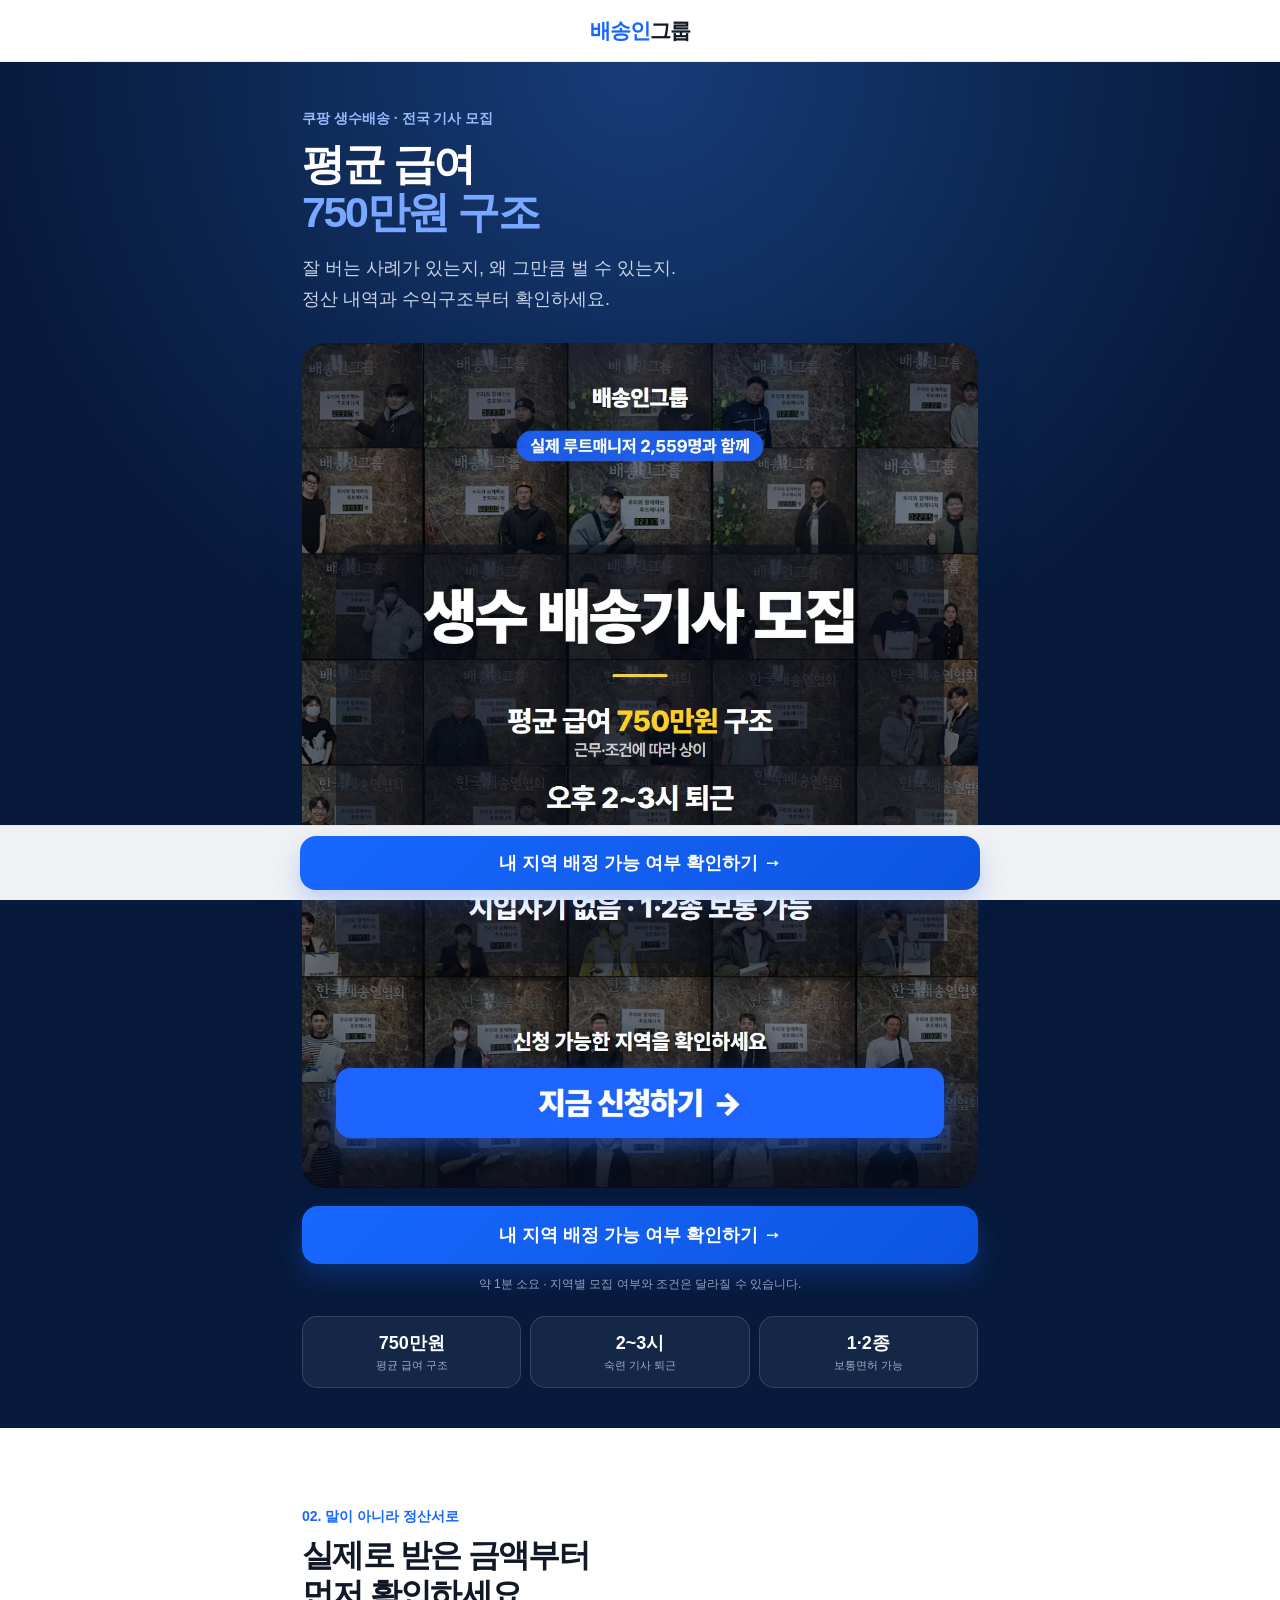
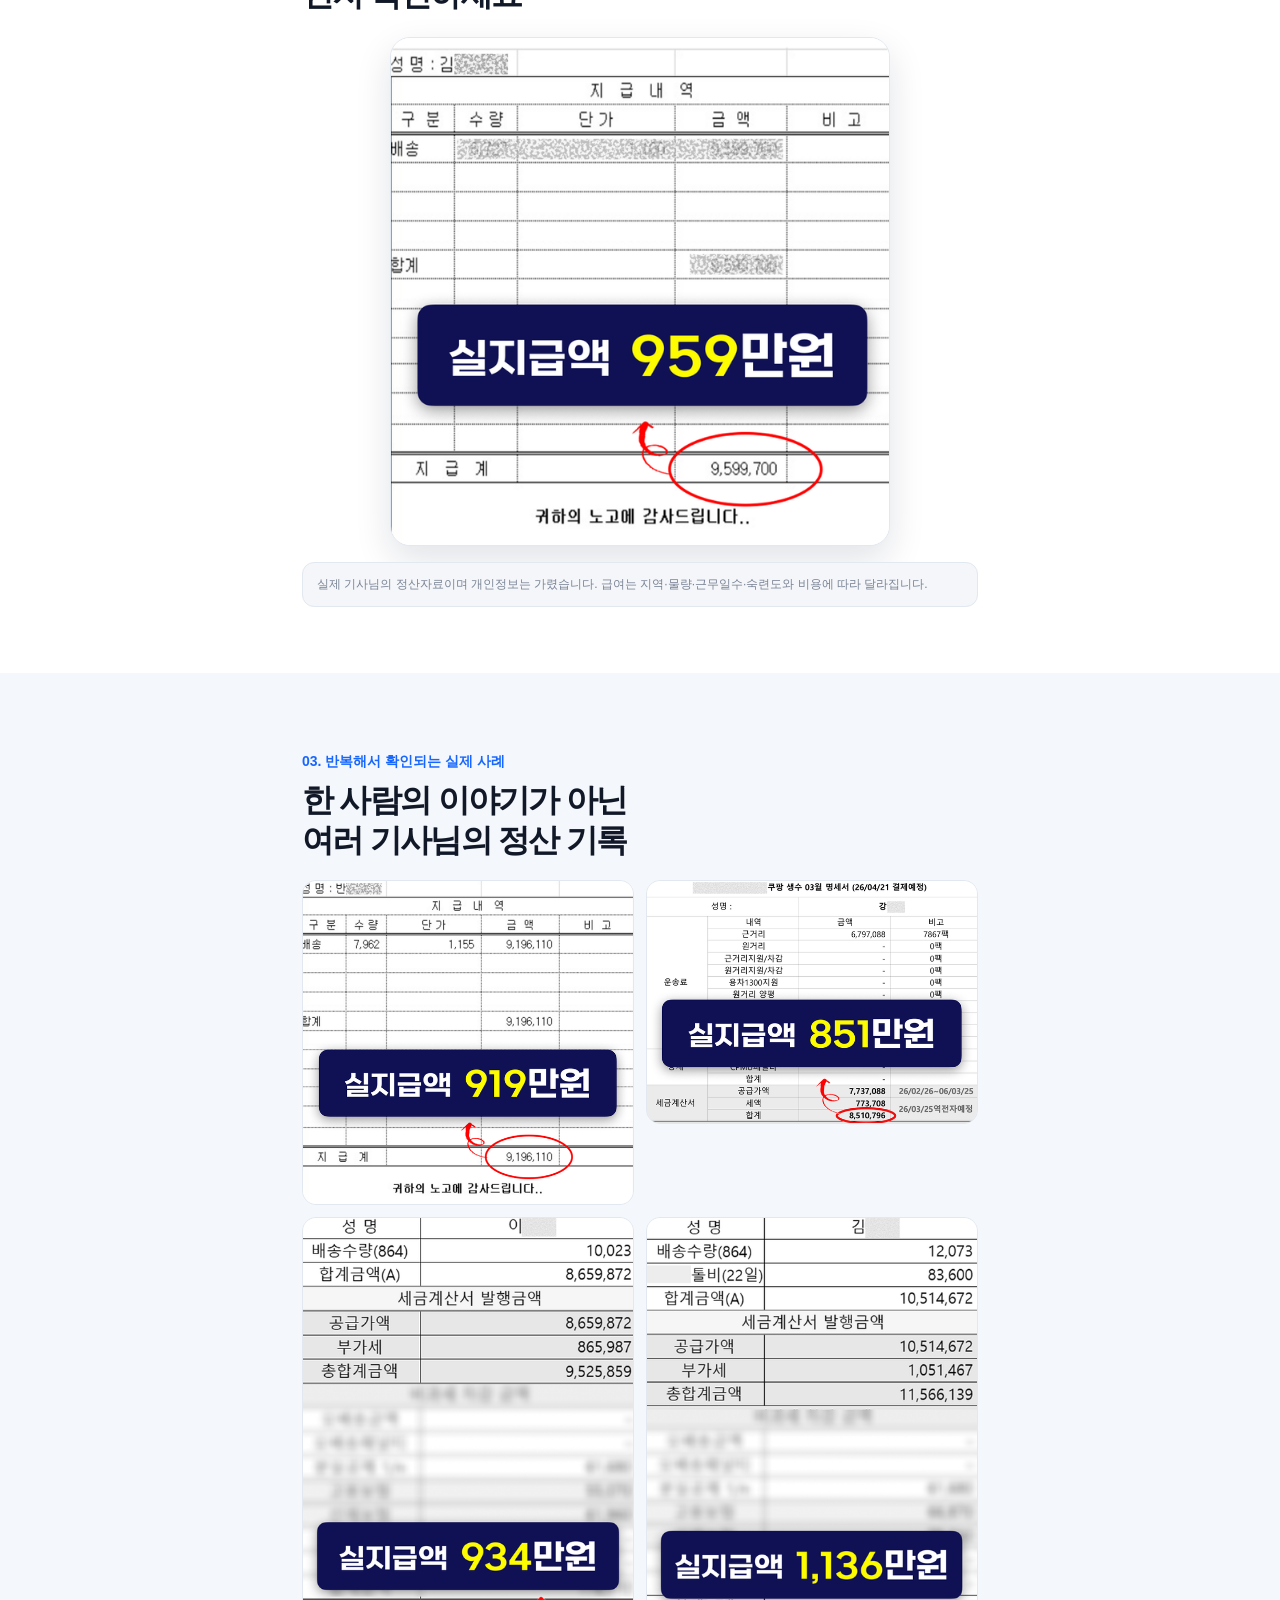
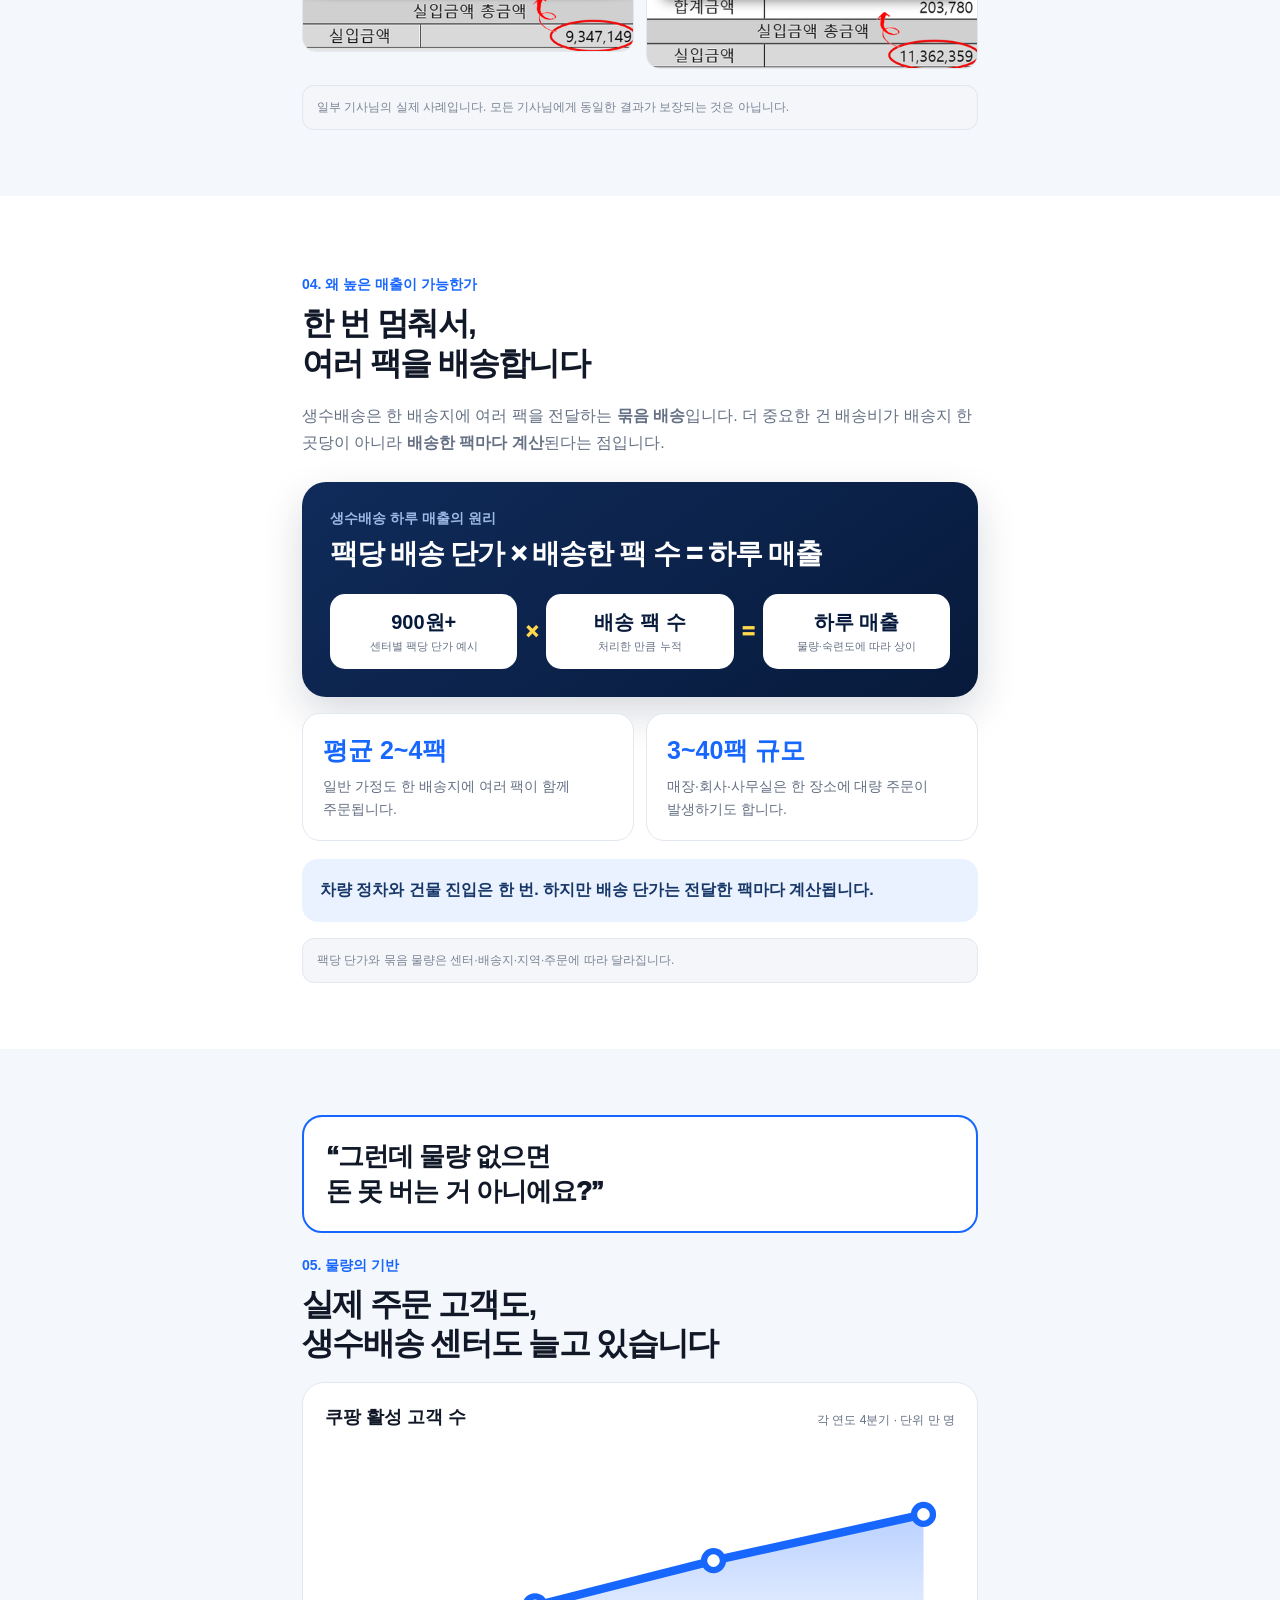
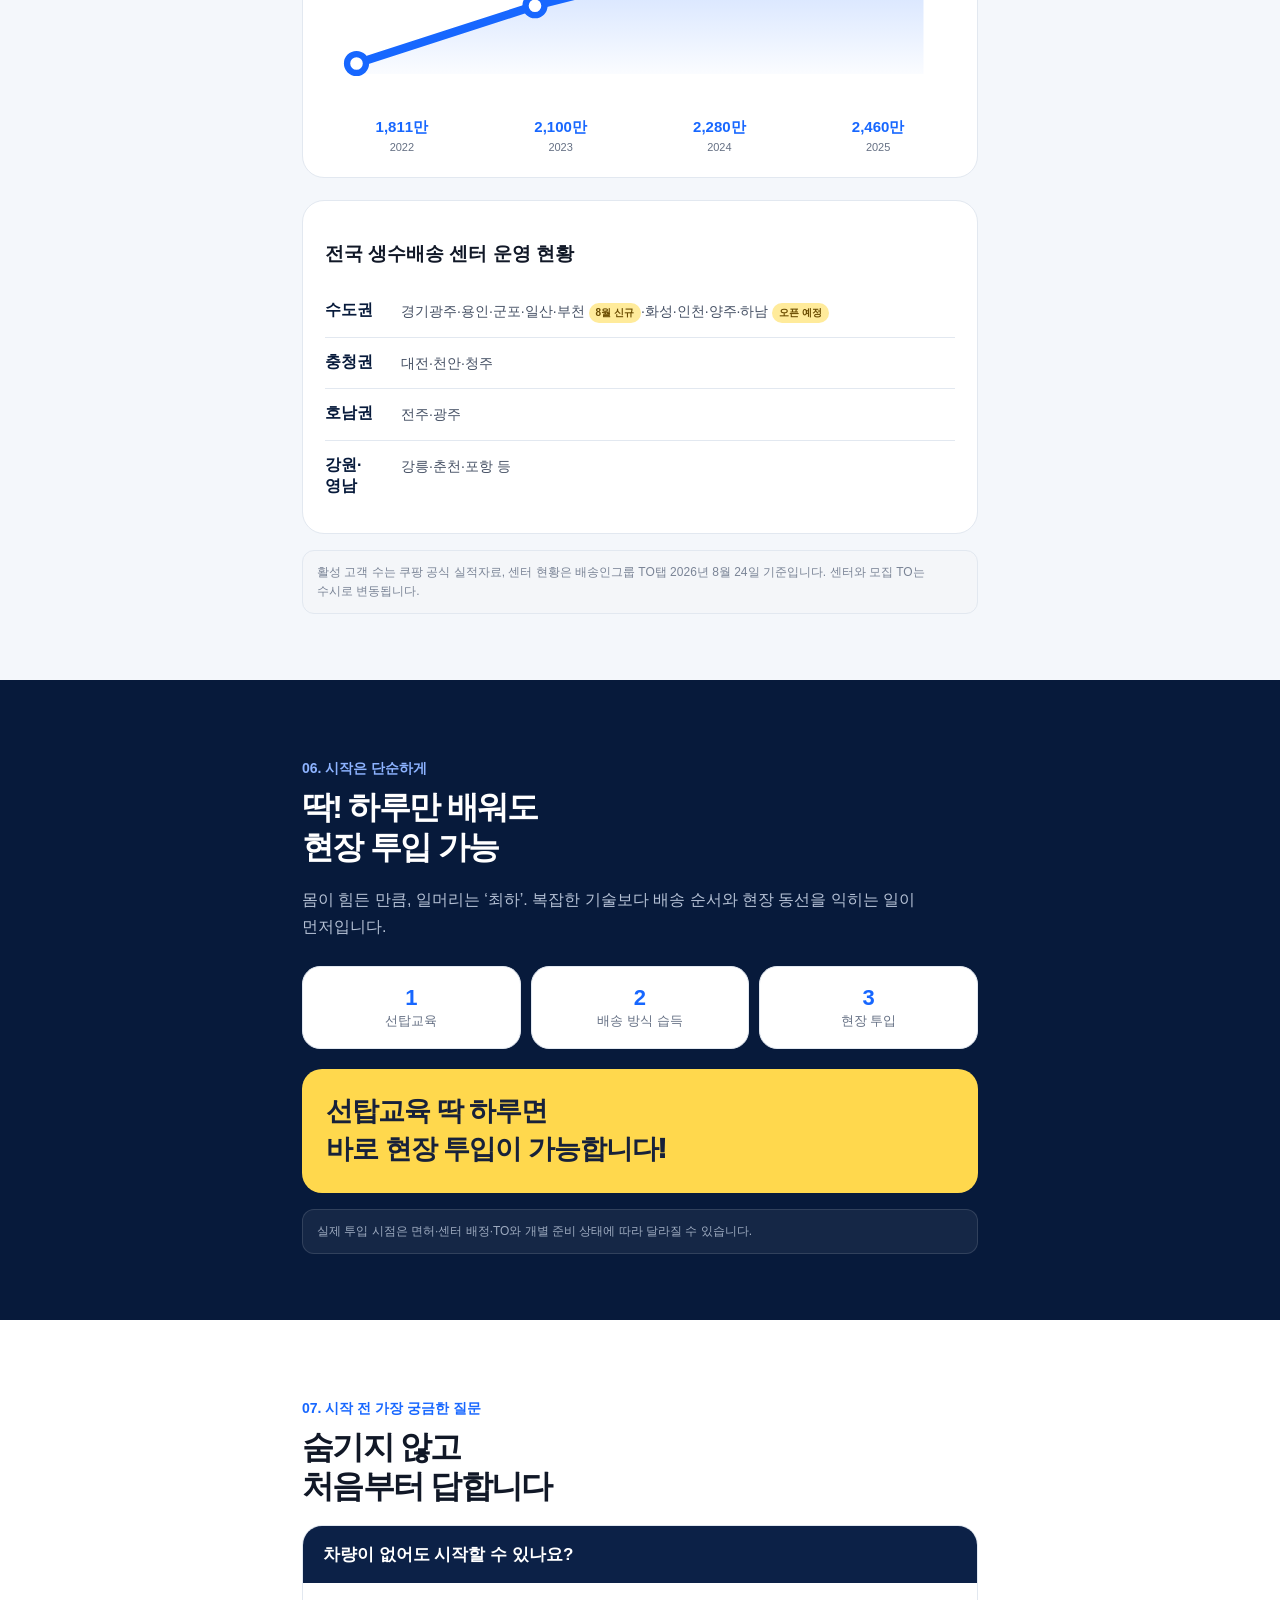
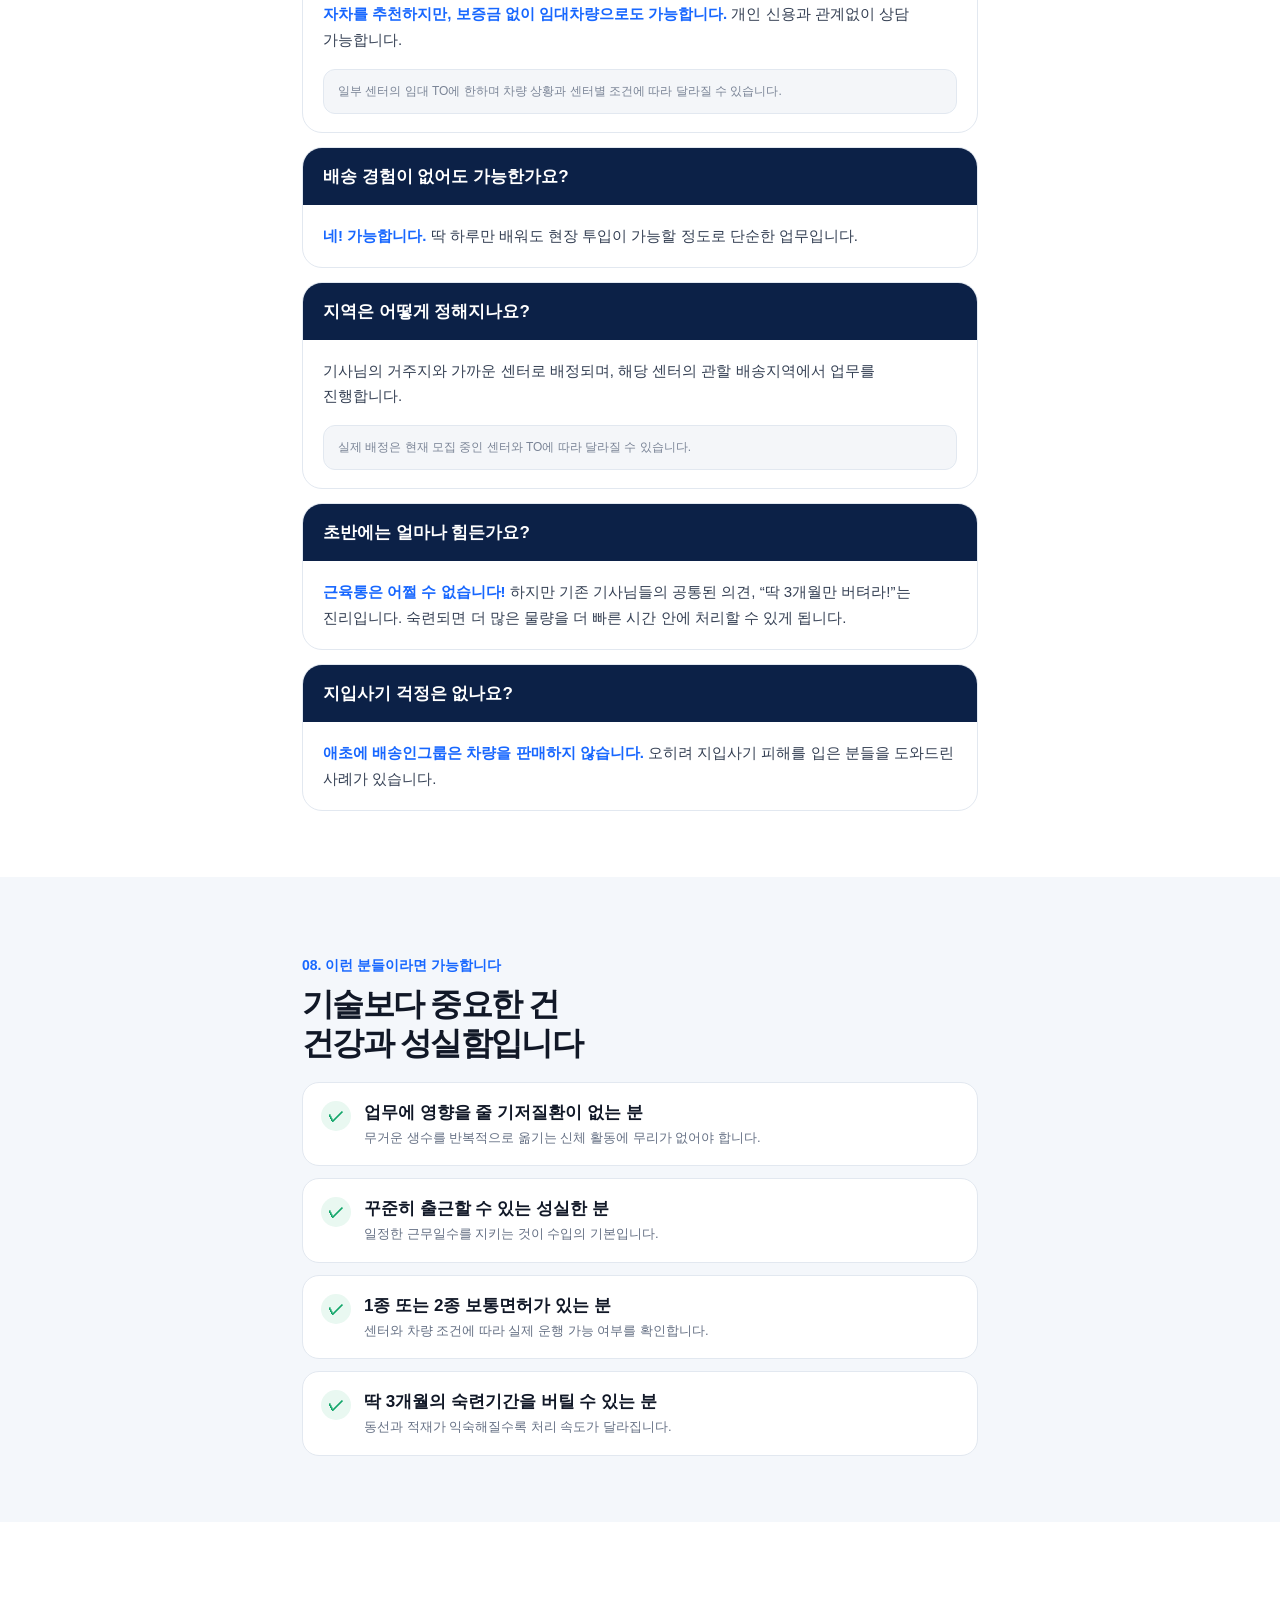
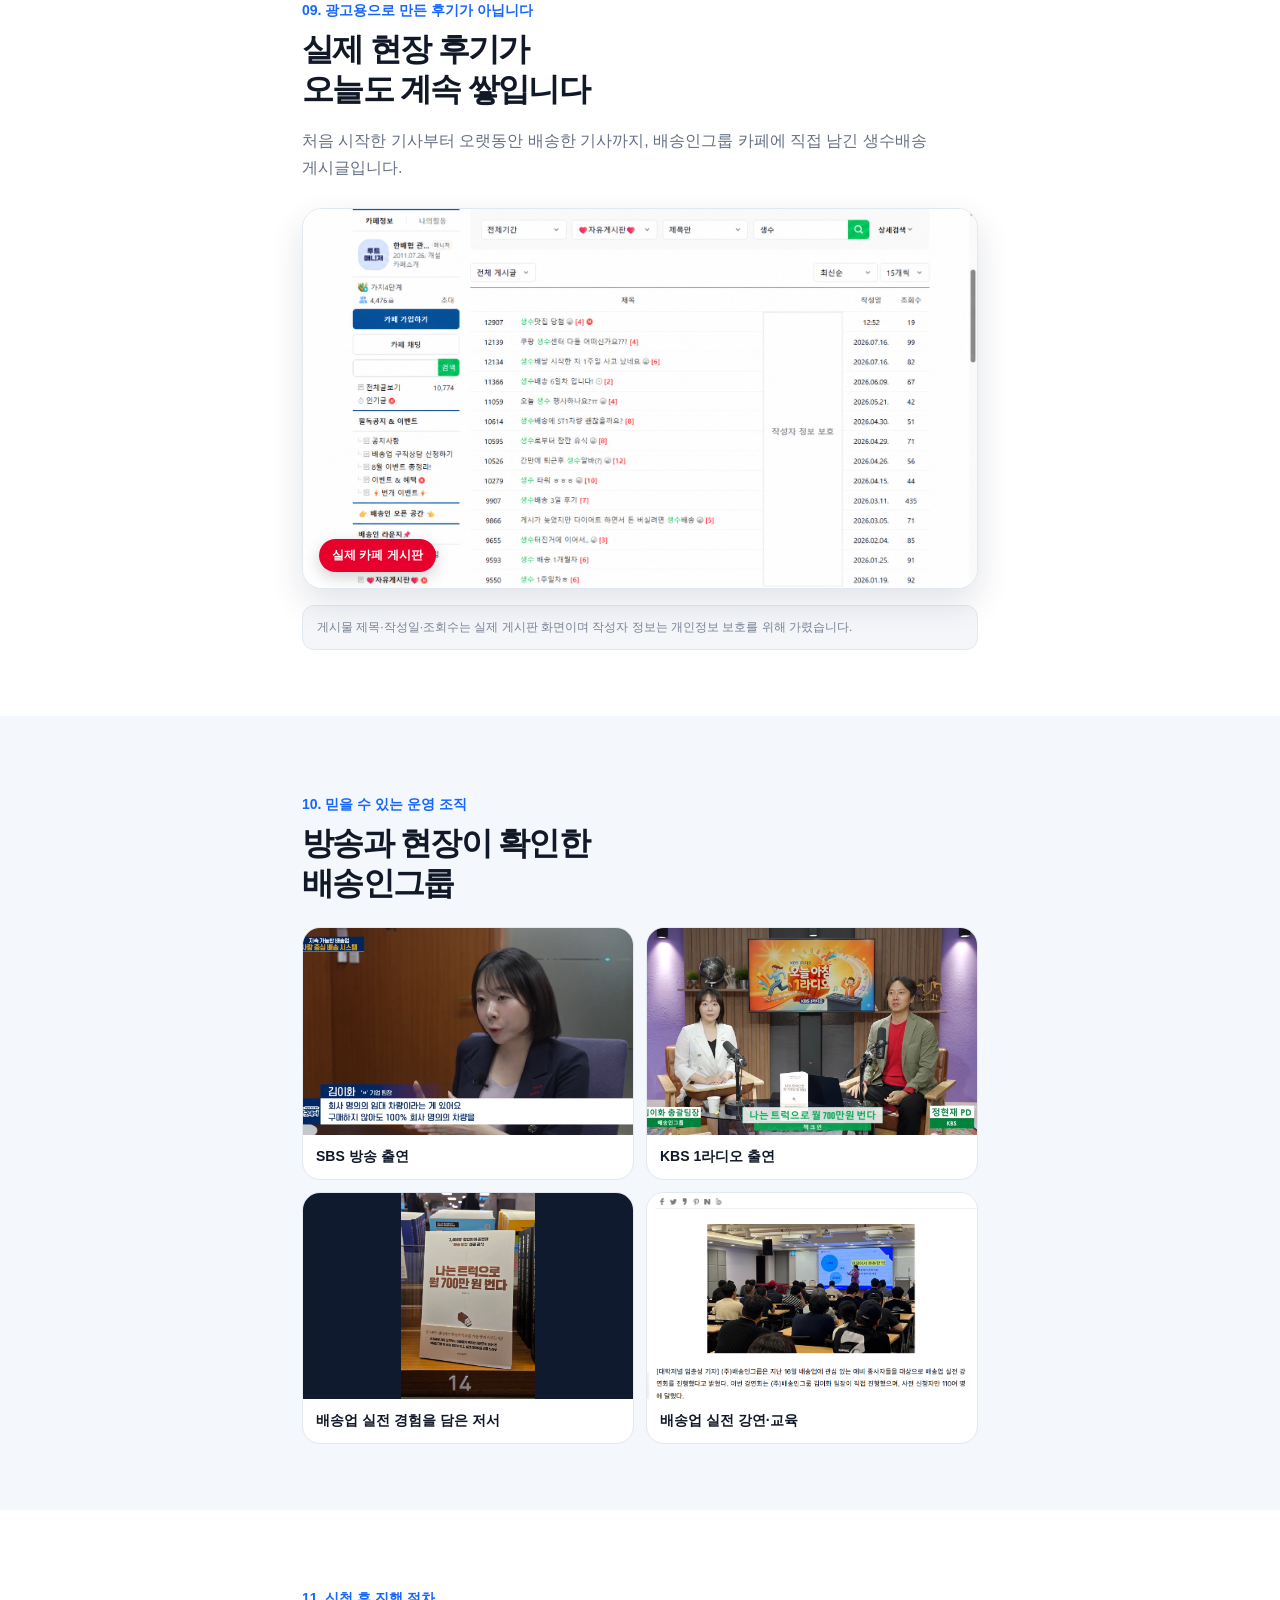
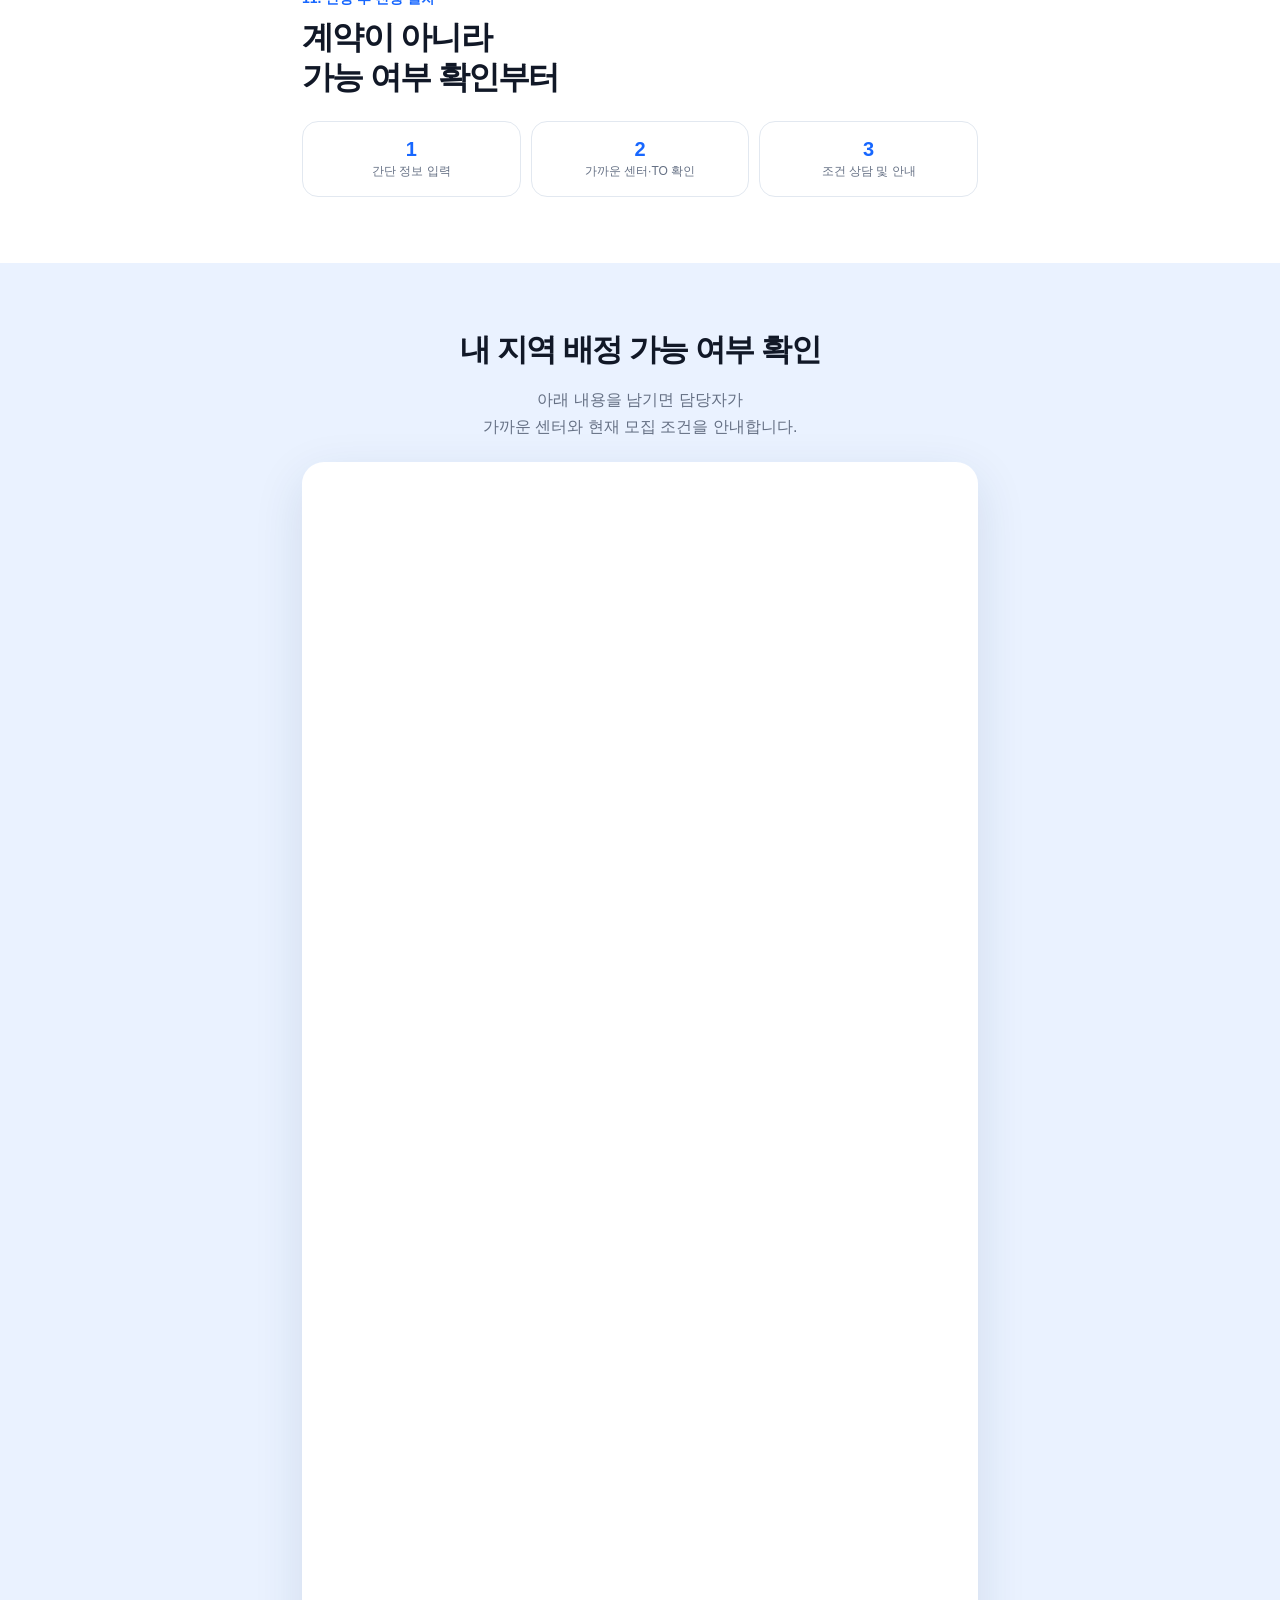
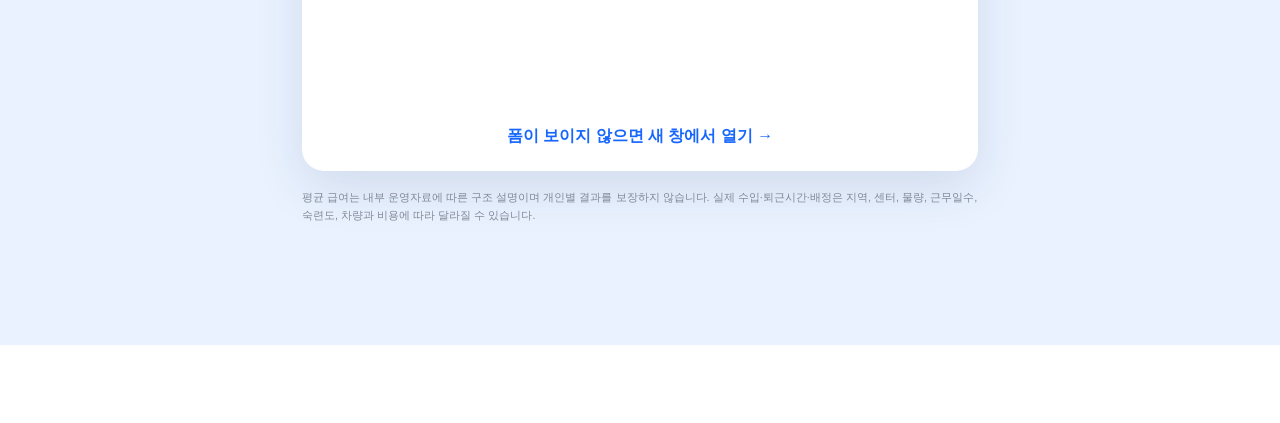
==== commit 2707169a: "Redact cafe author information" ====
--- a/601/index.html
+++ b/601/index.html
@@ -7,7 +7,7 @@
 <section class="navy"><div class="wrap"><p class="kicker">06. 시작은 단순하게</p><h2 class="title">딱! 하루만 배워도<br>현장 투입 가능</h2><p class="desc">몸이 힘든 만큼, 일머리는 ‘최하’. 복잡한 기술보다 배송 순서와 현장 동선을 익히는 일이 먼저입니다.</p><div class="training"><div class="step"><b>1</b><span>선탑교육</span></div><div class="step"><b>2</b><span>배송 방식 습득</span></div><div class="step"><b>3</b><span>현장 투입</span></div></div><div class="punch">선탑교육 딱 하루면<br>바로 현장 투입이 가능합니다!</div><p class="disclaimer">실제 투입 시점은 면허·센터 배정·TO와 개별 준비 상태에 따라 달라질 수 있습니다.</p></div></section>
 <section><div class="wrap"><p class="kicker">07. 시작 전 가장 궁금한 질문</p><h2 class="title">숨기지 않고<br>처음부터 답합니다</h2><div class="faq-list"><article class="faq"><div class="faq-q">차량이 없어도 시작할 수 있나요?</div><div class="faq-a"><b>자차를 추천하지만, 보증금 없이 임대차량으로도 가능합니다.</b> 개인 신용과 관계없이 상담 가능합니다.<p class="disclaimer">일부 센터의 임대 TO에 한하며 차량 상황과 센터별 조건에 따라 달라질 수 있습니다.</p></div></article><article class="faq"><div class="faq-q">배송 경험이 없어도 가능한가요?</div><div class="faq-a"><b>네! 가능합니다.</b> 딱 하루만 배워도 현장 투입이 가능할 정도로 단순한 업무입니다.</div></article><article class="faq"><div class="faq-q">지역은 어떻게 정해지나요?</div><div class="faq-a">기사님의 거주지와 가까운 센터로 배정되며, 해당 센터의 관할 배송지역에서 업무를 진행합니다.<p class="disclaimer">실제 배정은 현재 모집 중인 센터와 TO에 따라 달라질 수 있습니다.</p></div></article><article class="faq"><div class="faq-q">초반에는 얼마나 힘든가요?</div><div class="faq-a"><b>근육통은 어쩔 수 없습니다!</b> 하지만 기존 기사님들의 공통된 의견, “딱 3개월만 버텨라!”는 진리입니다. 숙련되면 더 많은 물량을 더 빠른 시간 안에 처리할 수 있게 됩니다.</div></article><article class="faq"><div class="faq-q">지입사기 걱정은 없나요?</div><div class="faq-a"><b>애초에 배송인그룹은 차량을 판매하지 않습니다.</b> 오히려 지입사기 피해를 입은 분들을 도와드린 사례가 있습니다.</div></article></div></div></section>
 <section class="soft"><div class="wrap"><p class="kicker">08. 이런 분들이라면 가능합니다</p><h2 class="title">기술보다 중요한 건<br>건강과 성실함입니다</h2><div class="fit-list"><div class="fit"><i>✓</i><div><strong>업무에 영향을 줄 기저질환이 없는 분</strong><p>무거운 생수를 반복적으로 옮기는 신체 활동에 무리가 없어야 합니다.</p></div></div><div class="fit"><i>✓</i><div><strong>꾸준히 출근할 수 있는 성실한 분</strong><p>일정한 근무일수를 지키는 것이 수입의 기본입니다.</p></div></div><div class="fit"><i>✓</i><div><strong>1종 또는 2종 보통면허가 있는 분</strong><p>센터와 차량 조건에 따라 실제 운행 가능 여부를 확인합니다.</p></div></div><div class="fit"><i>✓</i><div><strong>딱 3개월의 숙련기간을 버틸 수 있는 분</strong><p>동선과 적재가 익숙해질수록 처리 속도가 달라집니다.</p></div></div></div></div></section>
-<section><div class="wrap"><p class="kicker">09. 광고용으로 만든 후기가 아닙니다</p><h2 class="title">실제 현장 후기가<br>오늘도 계속 쌓입니다</h2><p class="desc">처음 시작한 기사부터 오랫동안 배송한 기사까지, 배송인그룹 카페에 직접 남긴 생수배송 게시글입니다.</p><div class="cafe-shot"><img src="../img/cafe-water-board-20260901.png" alt="배송인그룹 카페 생수배송 게시판 검색 결과"><span class="privacy-mask">작성자 정보 보호</span><span class="live-badge">실제 카페 게시판</span></div><p class="disclaimer">게시물 제목·작성일·조회수는 실제 게시판 화면이며 작성자 정보는 개인정보 보호를 위해 가렸습니다.</p></div></section>
+<section><div class="wrap"><p class="kicker">09. 광고용으로 만든 후기가 아닙니다</p><h2 class="title">실제 현장 후기가<br>오늘도 계속 쌓입니다</h2><p class="desc">처음 시작한 기사부터 오랫동안 배송한 기사까지, 배송인그룹 카페에 직접 남긴 생수배송 게시글입니다.</p><div class="cafe-shot"><img src="../img/cafe-water-board-20260901.png" alt="배송인그룹 카페 생수배송 게시판 검색 결과"><span class="live-badge">실제 카페 게시판</span></div><p class="disclaimer">게시물 제목·작성일·조회수는 실제 게시판 화면이며 작성자 정보는 개인정보 보호를 위해 가렸습니다.</p></div></section>
 <section class="soft"><div class="wrap"><p class="kicker">10. 믿을 수 있는 운영 조직</p><h2 class="title">방송과 현장이 확인한<br>배송인그룹</h2><div class="trust-grid"><div class="trust-card"><img src="../img/press-sbs.png" alt="SBS 방송 출연"><p>SBS 방송 출연</p></div><div class="trust-card"><img src="../img/press-radio.png" alt="KBS 라디오 출연"><p>KBS 1라디오 출연</p></div><div class="trust-card book"><img src="../img/press-book.jpg" alt="배송 관련 저서"><p>배송업 실전 경험을 담은 저서</p></div><div class="trust-card"><img src="../img/press-lecture.png" alt="배송업 실전 강연"><p>배송업 실전 강연·교육</p></div></div></div></section>
 <section><div class="wrap"><p class="kicker">11. 신청 후 진행 절차</p><h2 class="title">계약이 아니라<br>가능 여부 확인부터</h2><div class="process"><div><b>1</b><span>간단 정보 입력</span></div><div><b>2</b><span>가까운 센터·TO 확인</span></div><div><b>3</b><span>조건 상담 및 안내</span></div></div></div></section>
 <section class="formsec" id="apply"><div class="wrap"><div class="formhead"><h2>내 지역 배정 가능 여부 확인</h2><p>아래 내용을 남기면 담당자가<br>가까운 센터와 현재 모집 조건을 안내합니다.</p></div><div class="formbox"><iframe data-apply-frame title="쿠팡 생수배송 조건 확인 폼">로드 중…</iframe><a class="fallback" data-apply-link target="_blank" rel="noopener">폼이 보이지 않으면 새 창에서 열기 →</a></div><p class="legal">평균 급여는 내부 운영자료에 따른 구조 설명이며 개인별 결과를 보장하지 않습니다. 실제 수입·퇴근시간·배정은 지역, 센터, 물량, 근무일수, 숙련도, 차량과 비용에 따라 달라질 수 있습니다.</p></div></section></main><div class="sticky"><a class="btn" href="#apply" data-location="sticky">내 지역 배정 가능 여부 확인하기 →</a></div><script src="../campaign.js"></script></body></html>
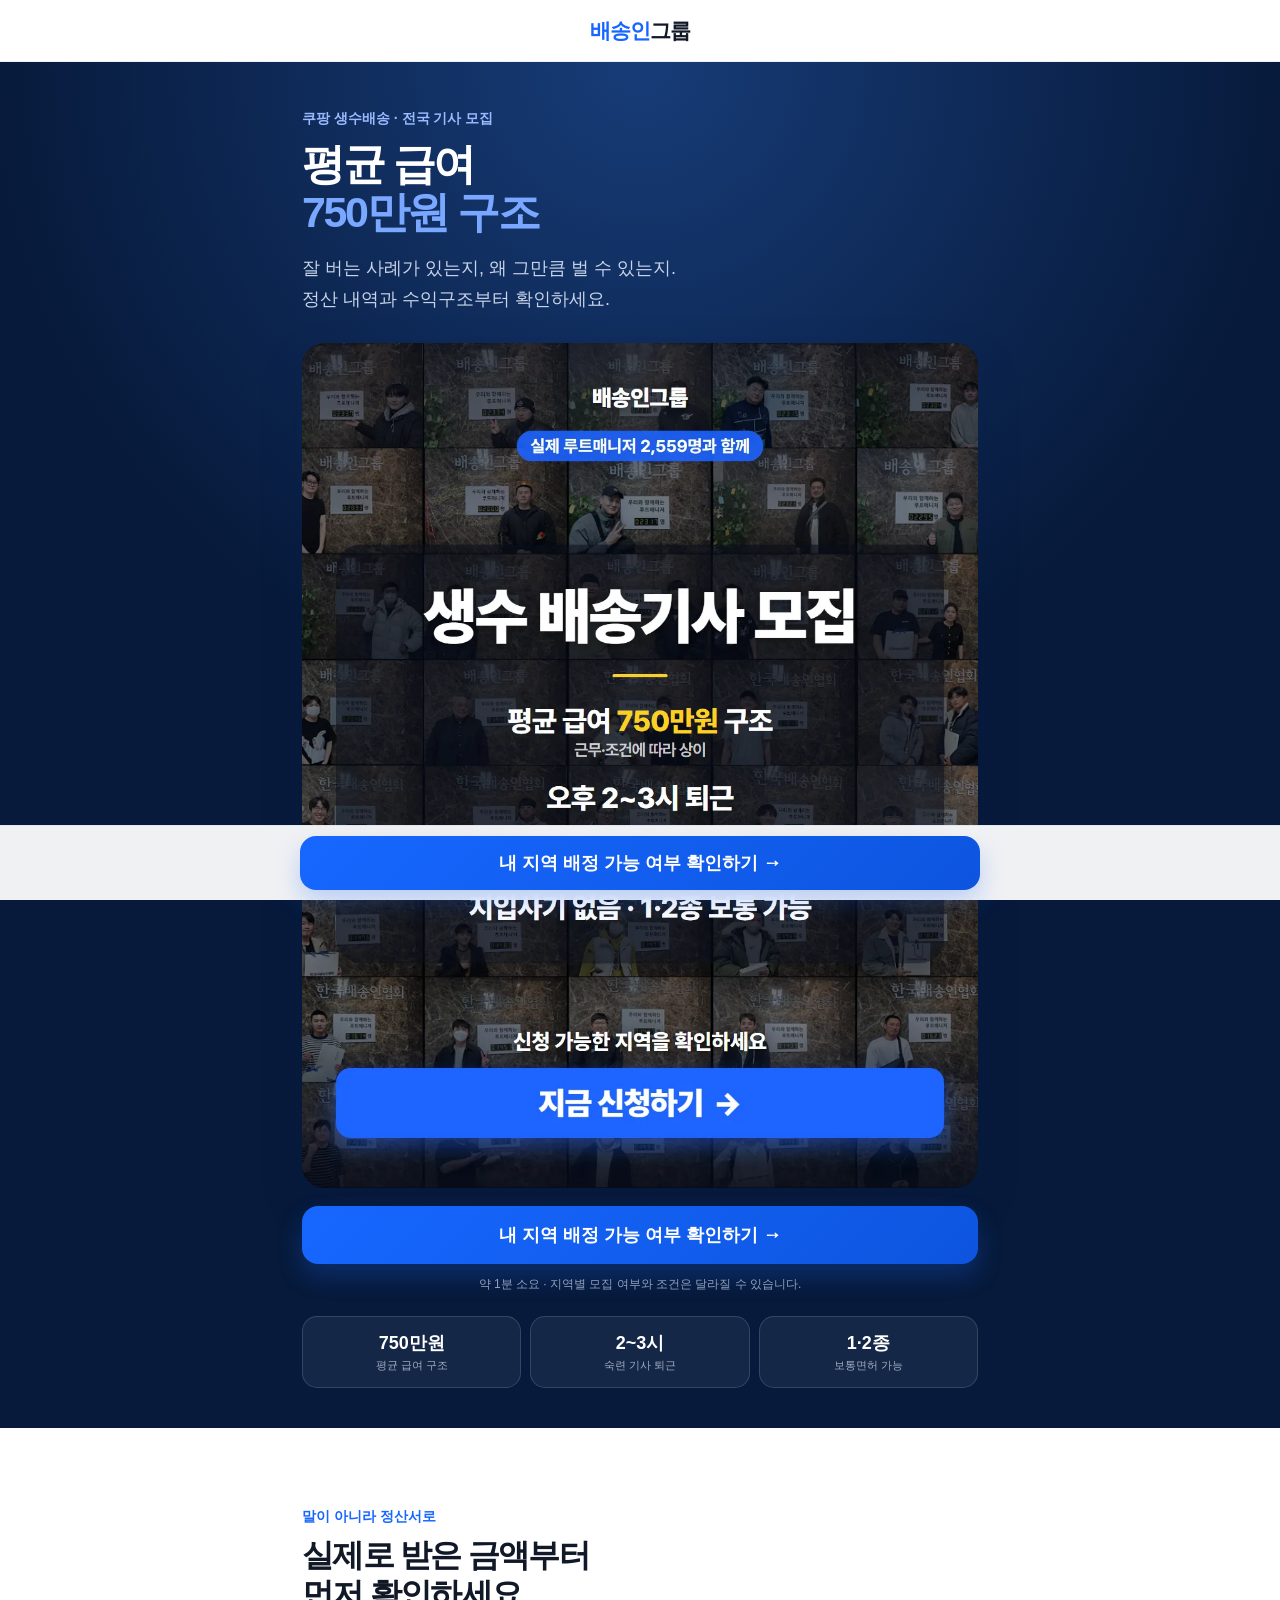
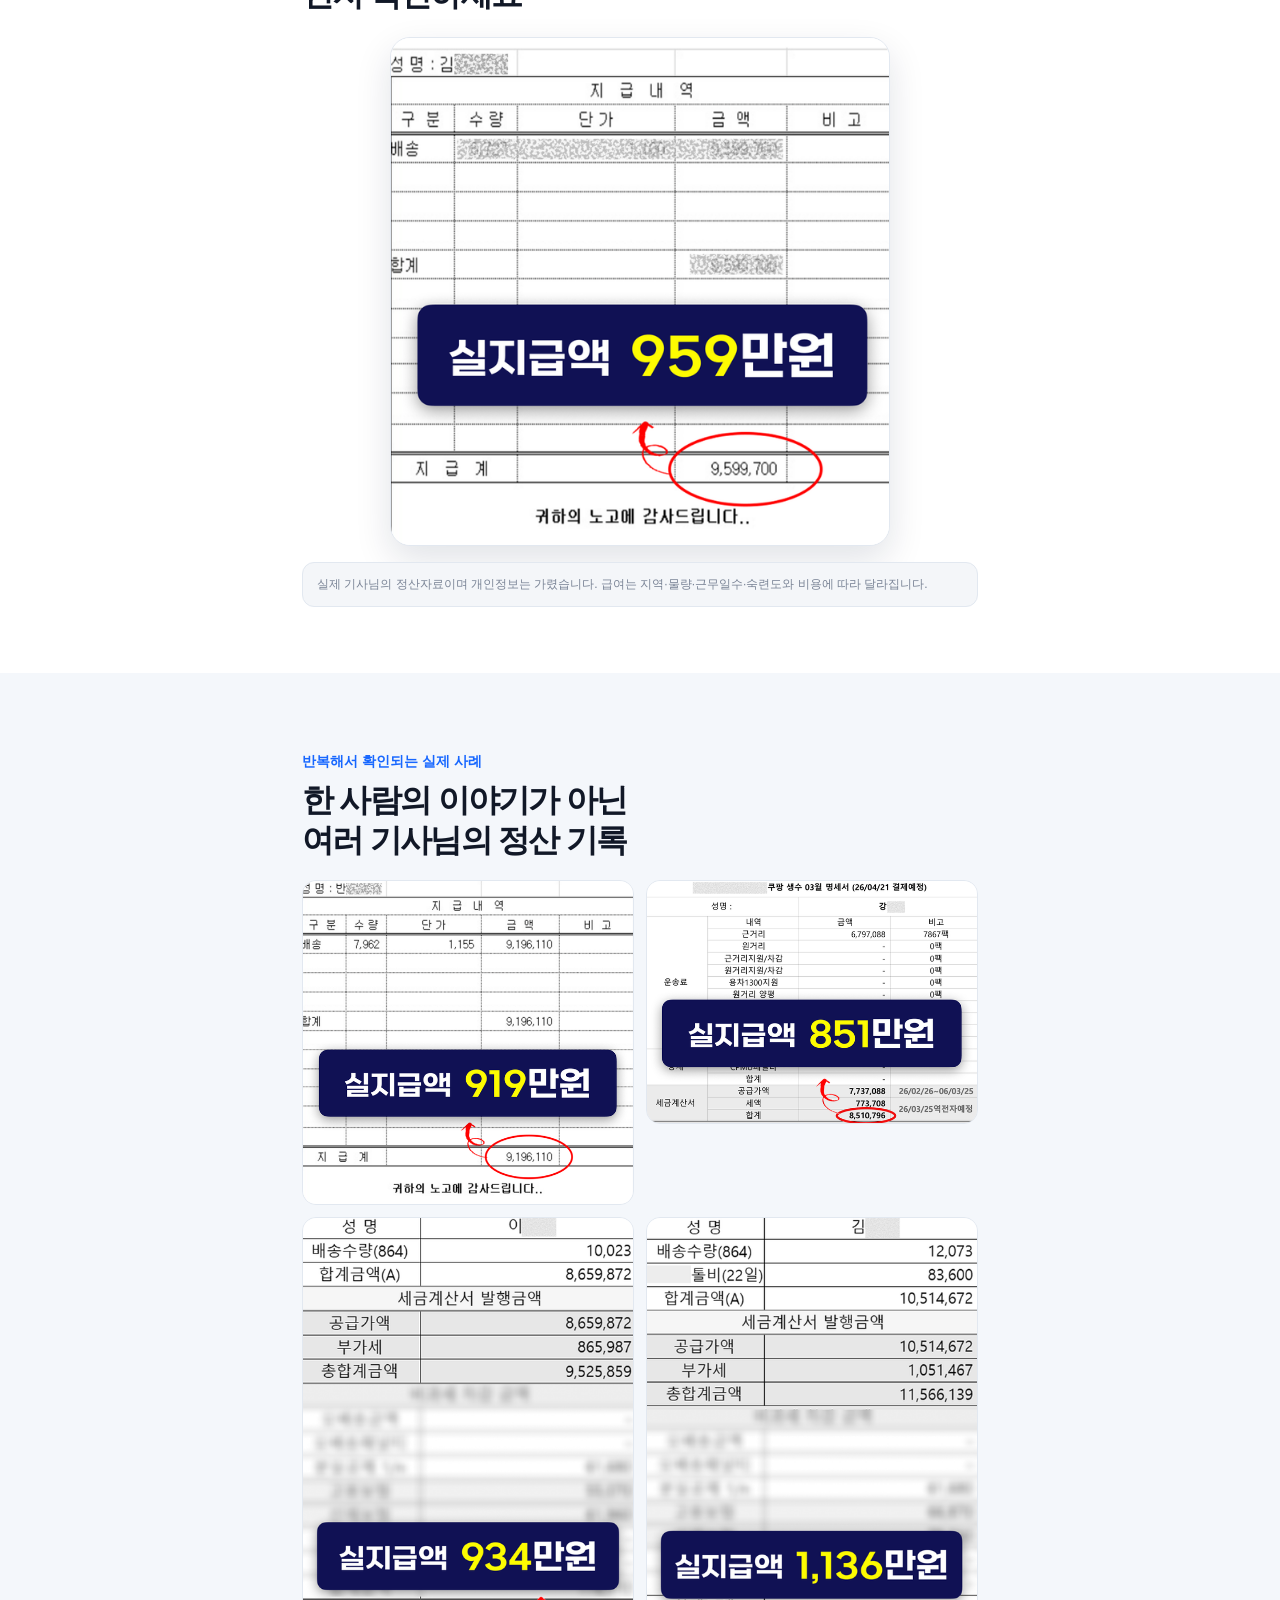
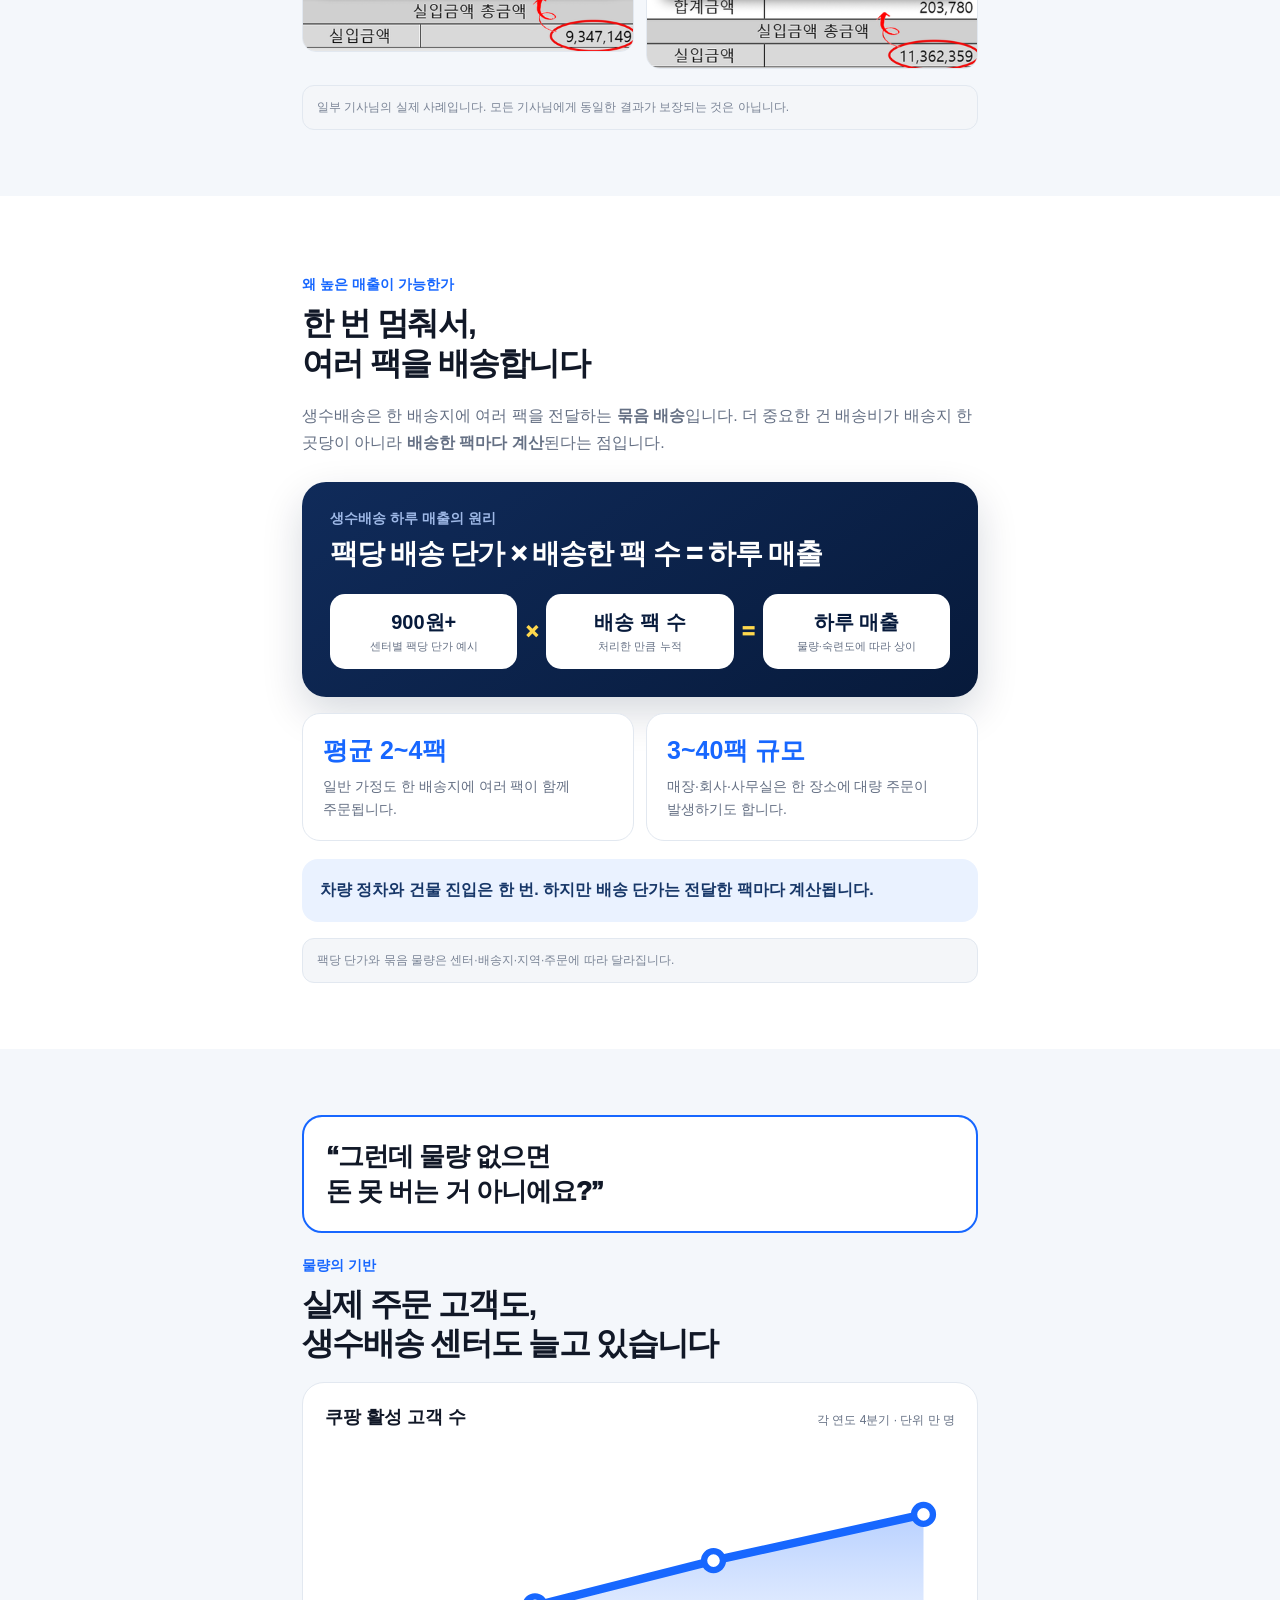
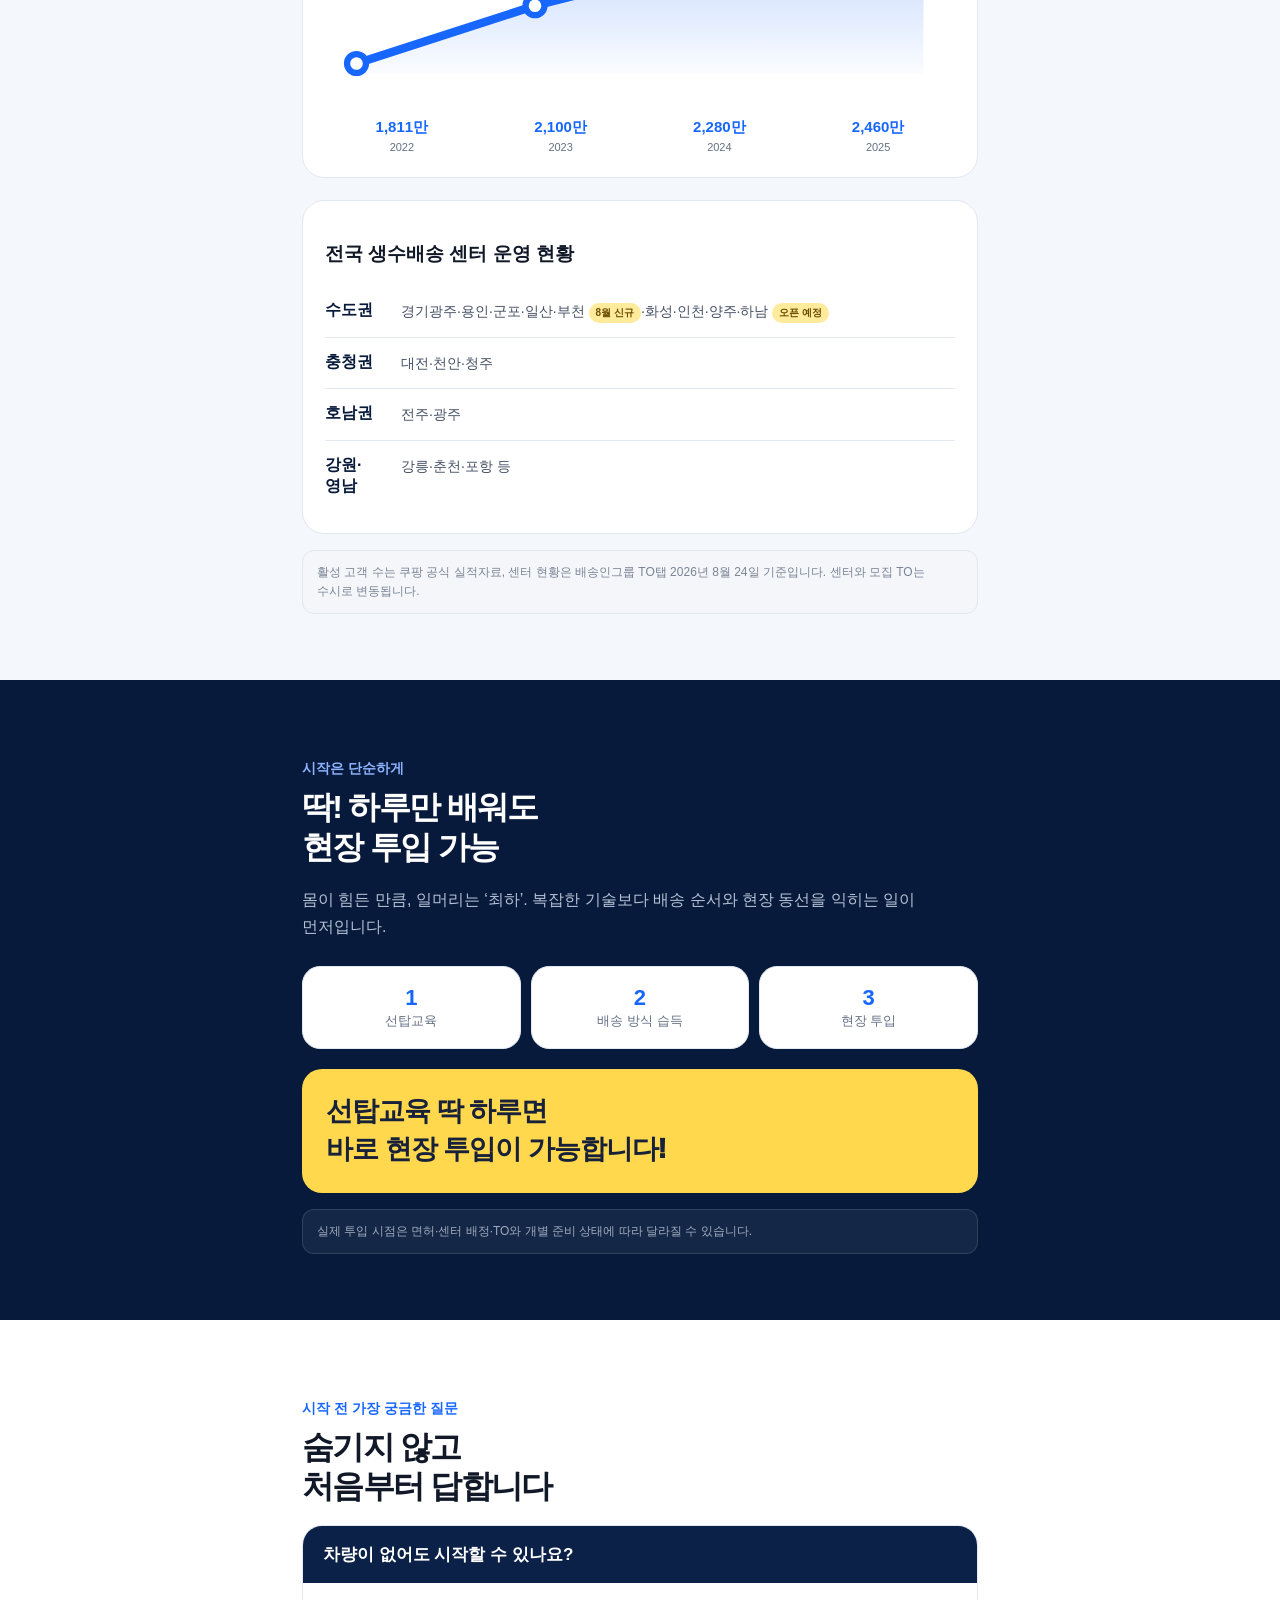
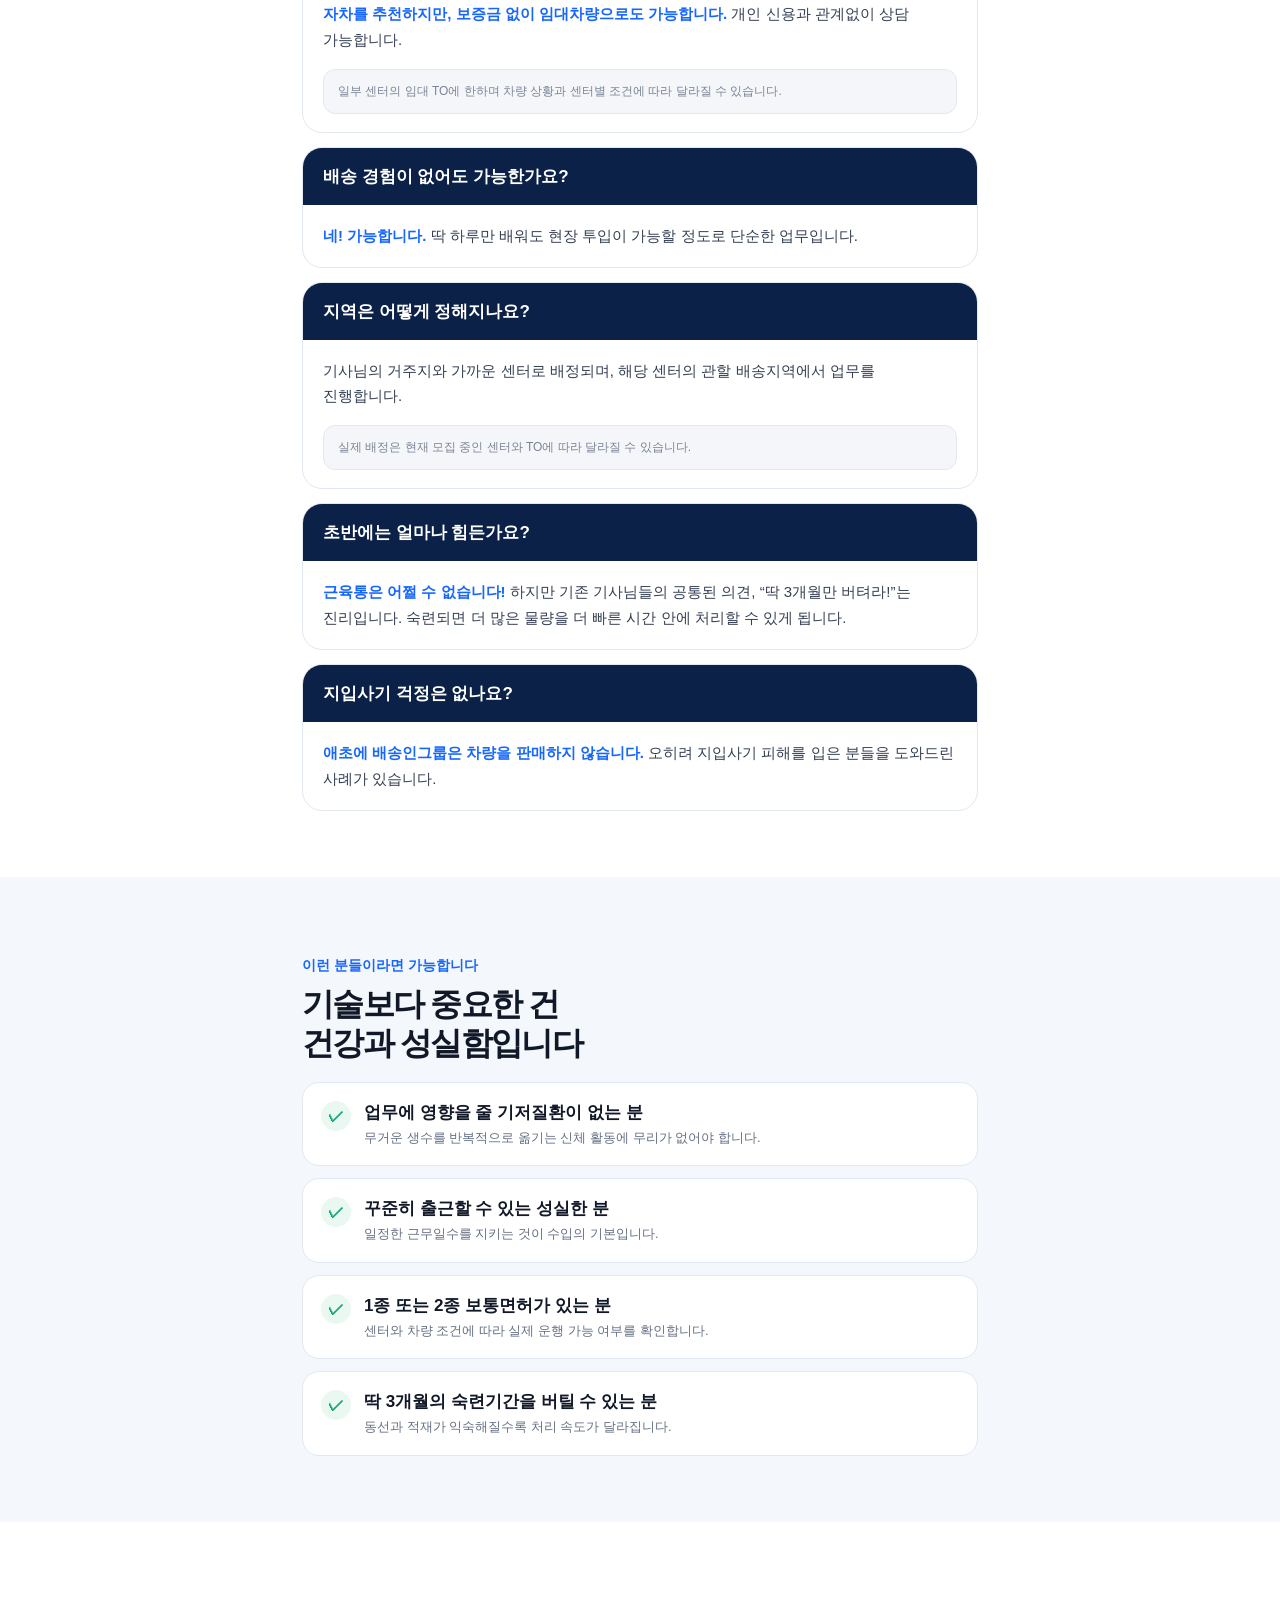
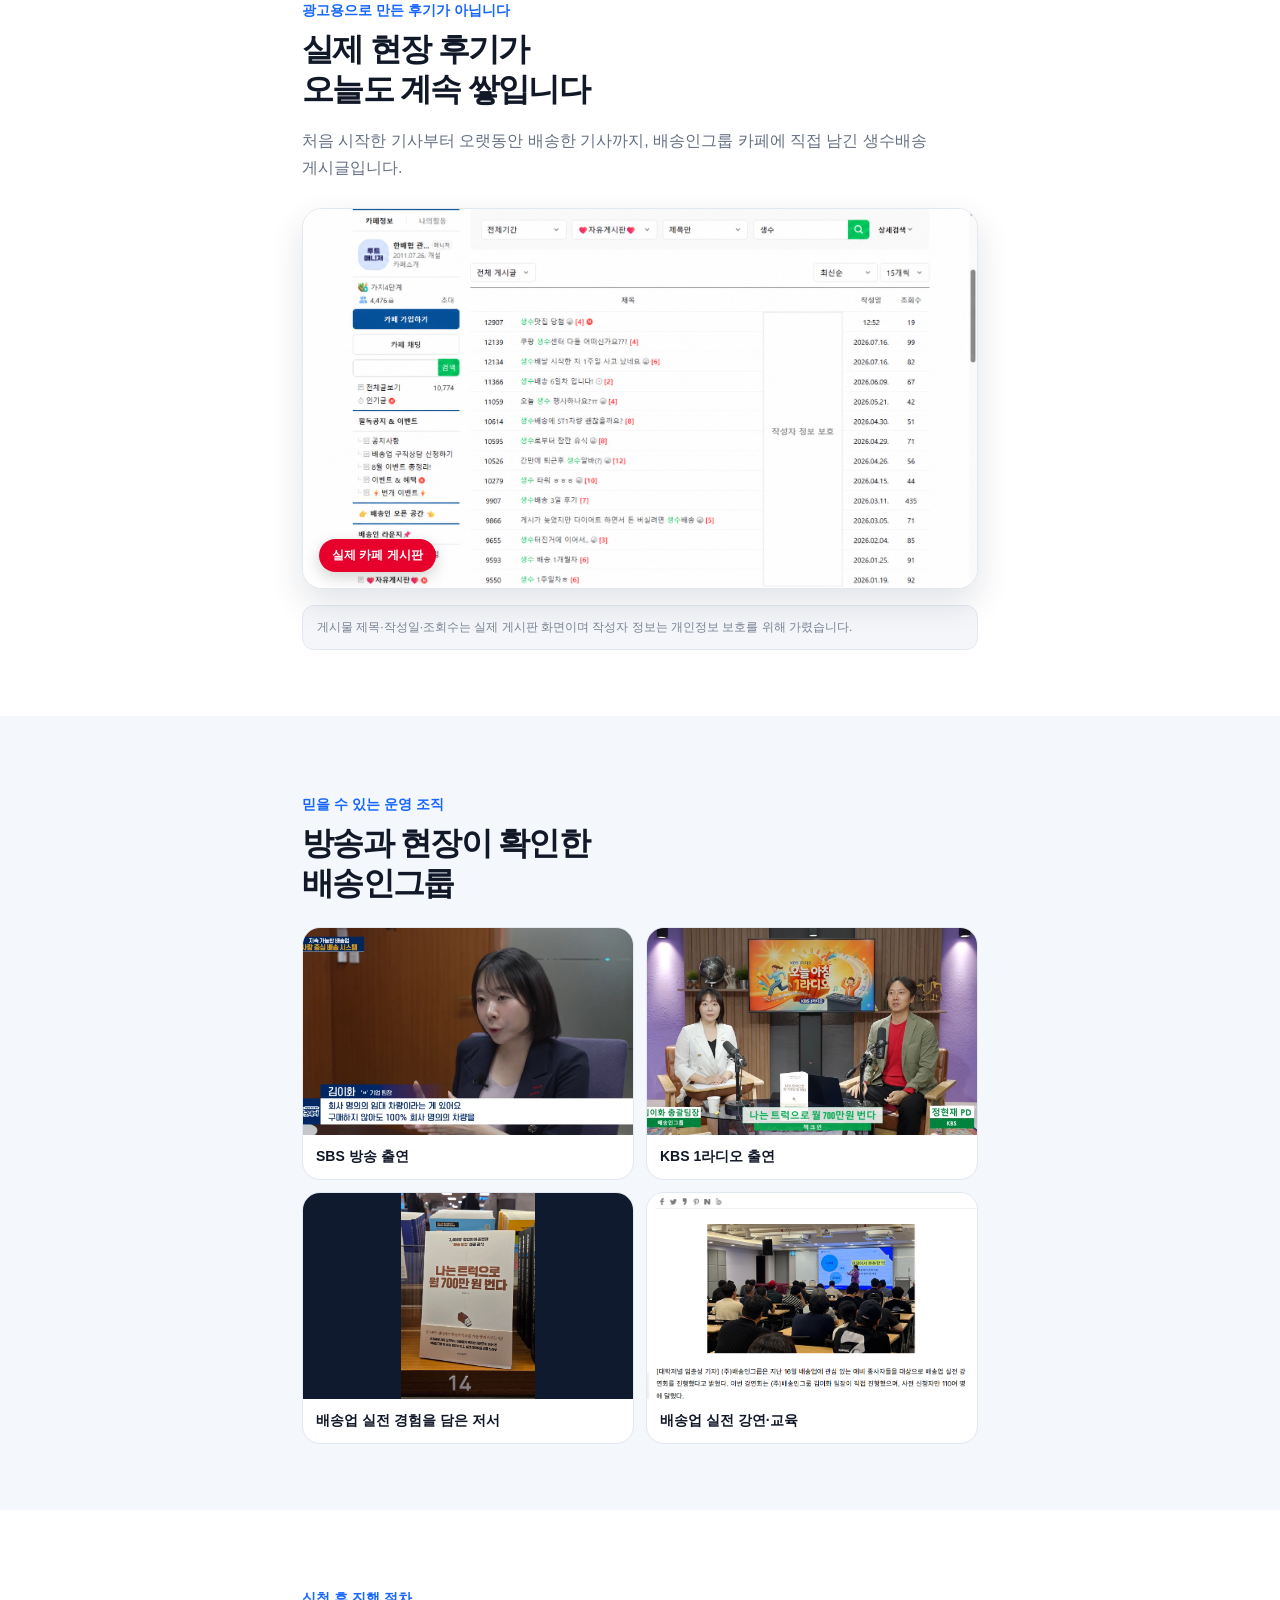
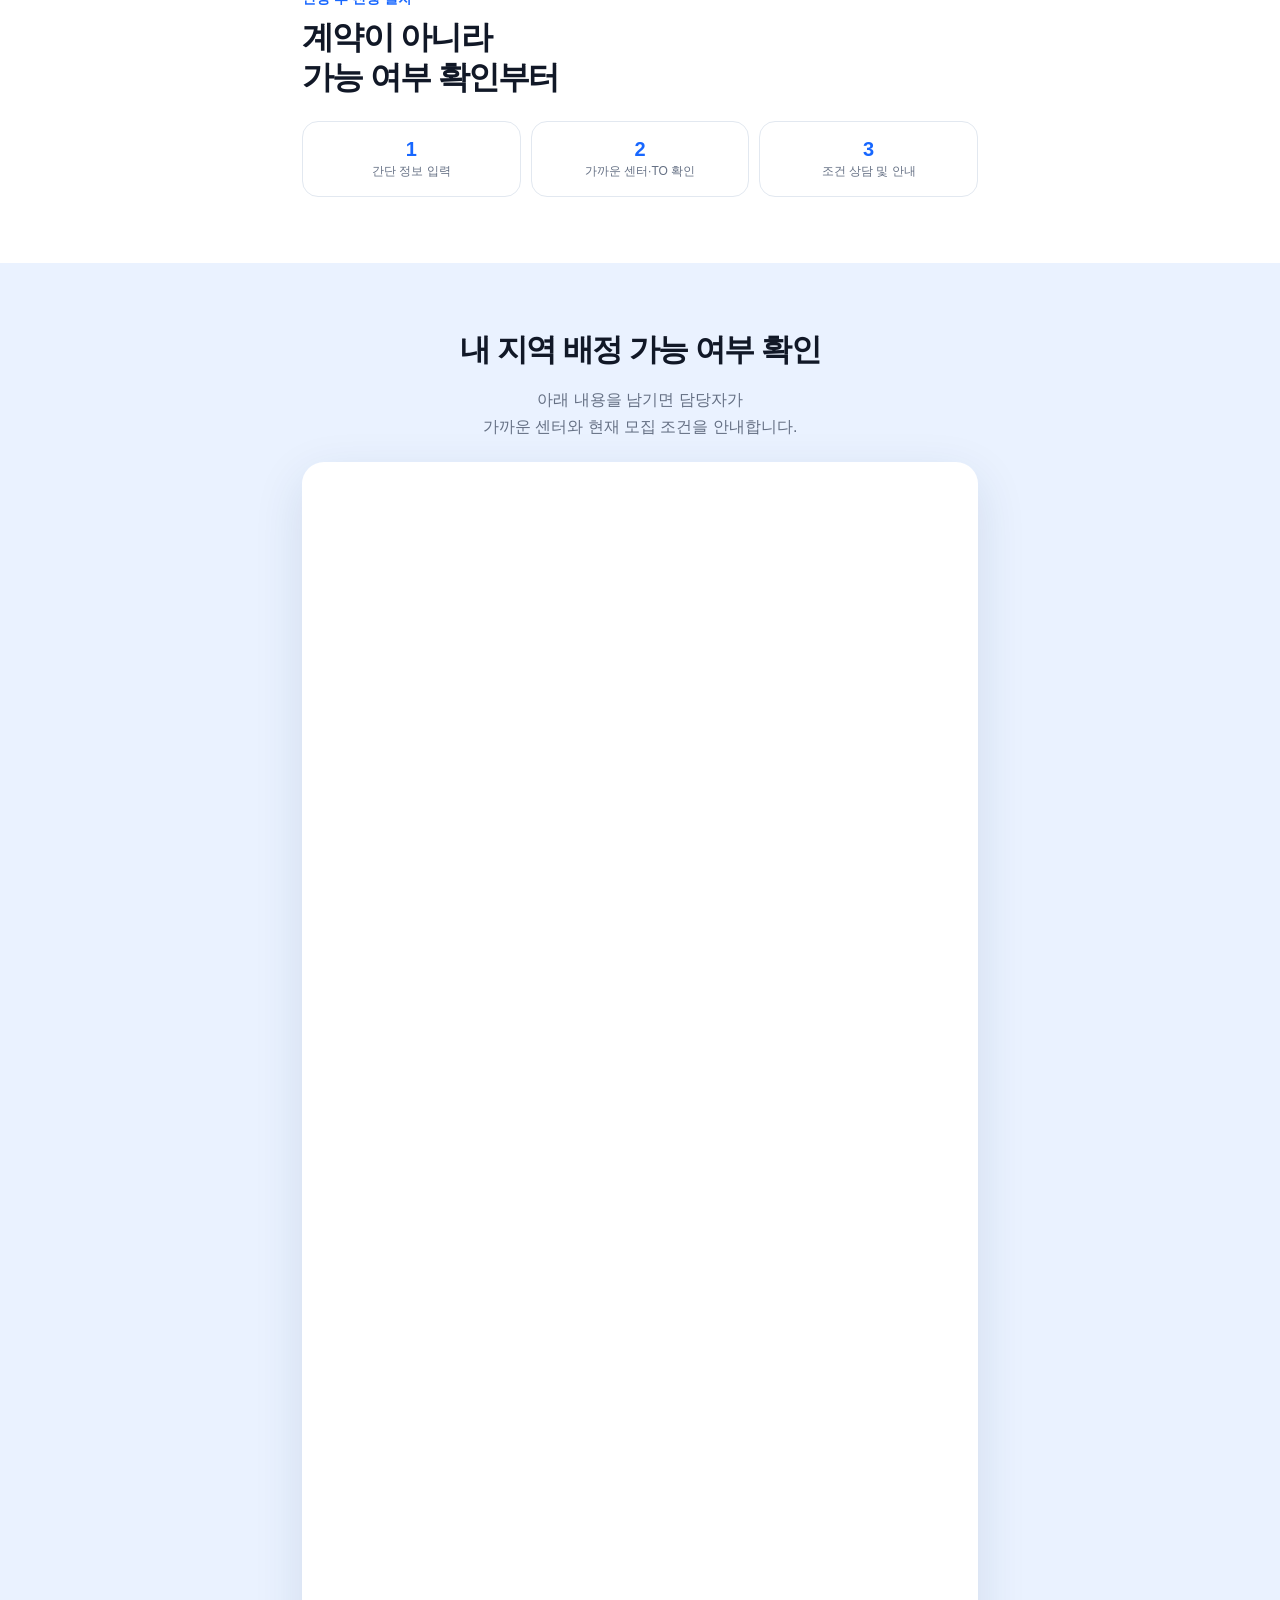
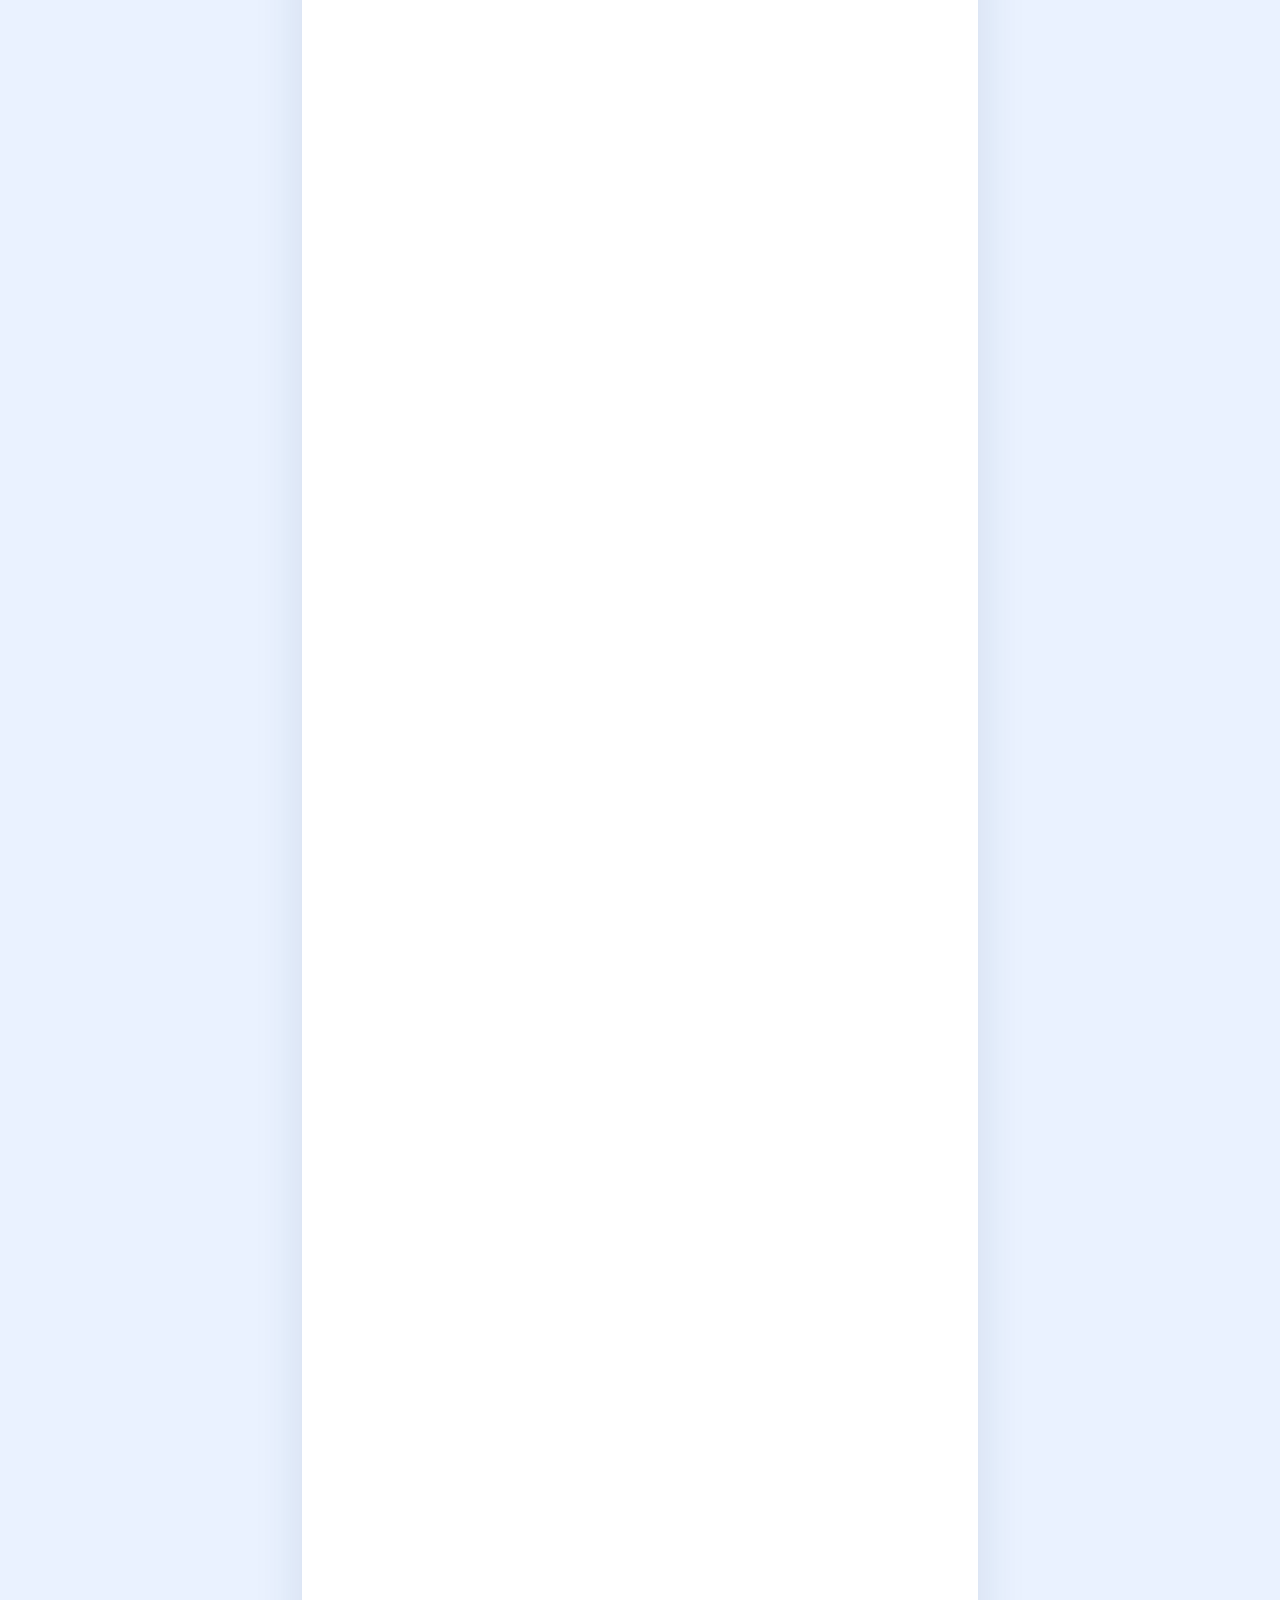
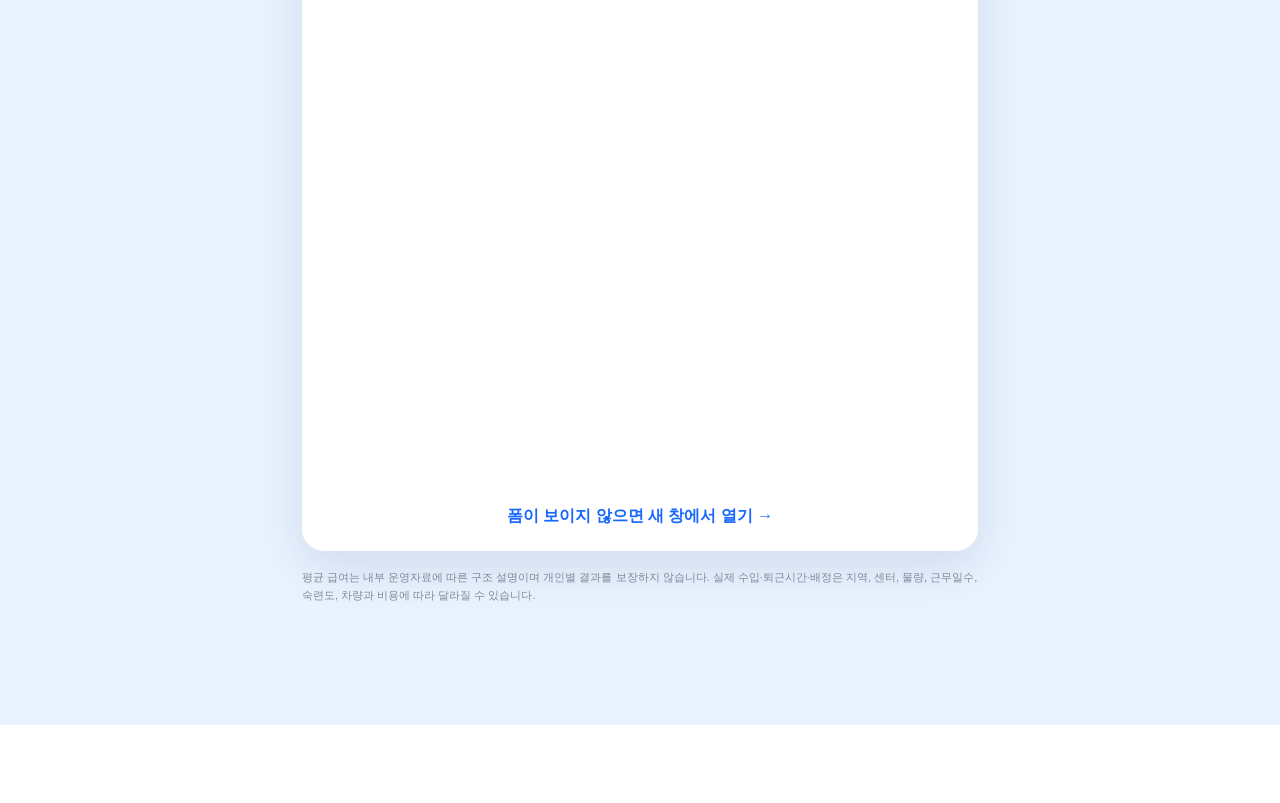
==== commit 3fa7c82e: "Remove section numbering and nested form scroll" ====
--- a/601/index.html
+++ b/601/index.html
@@ -1,13 +1,13 @@
 <!doctype html><html lang="ko"><head><meta charset="utf-8"><meta name="viewport" content="width=device-width,initial-scale=1"><title>쿠팡 생수배송 평균 급여 750만원 구조 | 배송인그룹</title><meta name="description" content="팩당 단가와 묶음배송으로 만들어지는 쿠팡 생수배송 수익구조, 실제 정산내역과 가능 지역을 확인하세요."><link rel="stylesheet" href="../campaign.css"><script async src="https://www.googletagmanager.com/gtag/js?id=G-GM7XGZ6SSD"></script><script>window.dataLayer=window.dataLayer||[];function gtag(){dataLayer.push(arguments)}gtag('js',new Date());gtag('config','G-GM7XGZ6SSD');</script></head><body data-variant="601"><header class="top"><div class="wrap"><div class="brand"><b>배송인</b>그룹</div></div></header><main>
 <section class="hero dark"><div class="wrap"><p class="eyebrow">쿠팡 생수배송 · 전국 기사 모집</p><h1>평균 급여<br><em>750만원 구조</em></h1><p class="lead">잘 버는 사례가 있는지, 왜 그만큼 벌 수 있는지.<br>정산 내역과 수익구조부터 확인하세요.</p><img class="creative" src="../img/creative-601.webp" alt="평균 급여 750만원 구조 쿠팡 생수배송 기사 모집"><a class="btn" href="#apply" data-location="hero">내 지역 배정 가능 여부 확인하기 →</a><p class="micro">약 1분 소요 · 지역별 모집 여부와 조건은 달라질 수 있습니다.</p><div class="hero-stats"><div class="hero-stat"><strong>750만원</strong><span>평균 급여 구조</span></div><div class="hero-stat"><strong>2~3시</strong><span>숙련 기사 퇴근</span></div><div class="hero-stat"><strong>1·2종</strong><span>보통면허 가능</span></div></div></div></section>
-<section><div class="wrap"><p class="kicker">02. 말이 아니라 정산서로</p><h2 class="title">실제로 받은 금액부터<br>먼저 확인하세요</h2><div class="proof-shot"><img src="../img/jeongsan-1.png" alt="실제 배송기사 정산 내역"></div><p class="disclaimer">실제 기사님의 정산자료이며 개인정보는 가렸습니다. 급여는 지역·물량·근무일수·숙련도와 비용에 따라 달라집니다.</p></div></section>
-<section class="soft"><div class="wrap"><p class="kicker">03. 반복해서 확인되는 실제 사례</p><h2 class="title">한 사람의 이야기가 아닌<br>여러 기사님의 정산 기록</h2><div class="gallery"><img src="../img/jeongsan-2.png" alt="실제 정산 사례 2"><img src="../img/jeongsan-3.png" alt="실제 정산 사례 3"><img src="../img/jeongsan-4.png" alt="실제 정산 사례 4"><img src="../img/jeongsan-5.png" alt="실제 정산 사례 5"></div><p class="disclaimer">일부 기사님의 실제 사례입니다. 모든 기사님에게 동일한 결과가 보장되는 것은 아닙니다.</p></div></section>
-<section id="income"><div class="wrap"><p class="kicker">04. 왜 높은 매출이 가능한가</p><h2 class="title">한 번 멈춰서,<br>여러 팩을 배송합니다</h2><p class="desc">생수배송은 한 배송지에 여러 팩을 전달하는 <b>묶음 배송</b>입니다. 더 중요한 건 배송비가 배송지 한 곳당이 아니라 <b>배송한 팩마다 계산</b>된다는 점입니다.</p><div class="formula"><div class="formula-label">생수배송 하루 매출의 원리</div><div class="formula-main">팩당 배송 단가 × 배송한 팩 수 = 하루 매출</div><div class="equation"><div class="eqbox"><b>900원+</b><span>센터별 팩당 단가 예시</span></div><div class="operator">×</div><div class="eqbox"><b>배송 팩 수</b><span>처리한 만큼 누적</span></div><div class="operator">=</div><div class="eqbox"><b>하루 매출</b><span>물량·숙련도에 따라 상이</span></div></div></div><div class="bundle-cards"><div class="bundle"><strong>평균 2~4팩</strong><p>일반 가정도 한 배송지에 여러 팩이 함께 주문됩니다.</p></div><div class="bundle"><strong>3~40팩 규모</strong><p>매장·회사·사무실은 한 장소에 대량 주문이 발생하기도 합니다.</p></div></div><div class="one-stop">차량 정차와 건물 진입은 한 번. 하지만 배송 단가는 전달한 팩마다 계산됩니다.</div><p class="disclaimer">팩당 단가와 묶음 물량은 센터·배송지·지역·주문에 따라 달라집니다.</p></div></section>
-<section class="soft"><div class="wrap"><div class="question">“그런데 물량 없으면<br>돈 못 버는 거 아니에요?”</div><p class="kicker">05. 물량의 기반</p><h2 class="title">실제 주문 고객도,<br>생수배송 센터도 늘고 있습니다</h2><div class="chart"><div class="chart-head"><strong>쿠팡 활성 고객 수</strong><span>각 연도 4분기 · 단위 만 명</span></div><svg viewBox="0 0 600 250" role="img" aria-label="쿠팡 활성 고객 수 2022년 1811만명, 2023년 2100만명, 2024년 2280만명, 2025년 2460만명"><defs><linearGradient id="area" x1="0" y1="0" x2="0" y2="1"><stop offset="0" stop-color="#1767ff" stop-opacity=".3"/><stop offset="1" stop-color="#1767ff" stop-opacity=".02"/></linearGradient></defs><path d="M30 210 L200 155 L370 112 L570 68 L570 220 L30 220 Z" fill="url(#area)"/><path d="M30 210 L200 155 L370 112 L570 68" fill="none" stroke="#1767ff" stroke-width="8" stroke-linecap="round" stroke-linejoin="round"/><g fill="#fff" stroke="#1767ff" stroke-width="6"><circle cx="30" cy="210" r="9"/><circle cx="200" cy="155" r="9"/><circle cx="370" cy="112" r="9"/><circle cx="570" cy="68" r="9"/></g></svg><div class="chart-values"><div><strong>1,811만</strong><span>2022</span></div><div><strong>2,100만</strong><span>2023</span></div><div><strong>2,280만</strong><span>2024</span></div><div><strong>2,460만</strong><span>2025</span></div></div></div><div class="centers"><h3>전국 생수배송 센터 운영 현황</h3><div class="center-row"><div class="region">수도권</div><div class="places">경기광주·용인·군포·일산·부천<span class="new">8월 신규</span>·화성·인천·양주·하남<span class="new">오픈 예정</span></div></div><div class="center-row"><div class="region">충청권</div><div class="places">대전·천안·청주</div></div><div class="center-row"><div class="region">호남권</div><div class="places">전주·광주</div></div><div class="center-row"><div class="region">강원·영남</div><div class="places">강릉·춘천·포항 등</div></div></div><p class="disclaimer">활성 고객 수는 쿠팡 공식 실적자료, 센터 현황은 배송인그룹 TO탭 2026년 8월 24일 기준입니다. 센터와 모집 TO는 수시로 변동됩니다.</p></div></section>
-<section class="navy"><div class="wrap"><p class="kicker">06. 시작은 단순하게</p><h2 class="title">딱! 하루만 배워도<br>현장 투입 가능</h2><p class="desc">몸이 힘든 만큼, 일머리는 ‘최하’. 복잡한 기술보다 배송 순서와 현장 동선을 익히는 일이 먼저입니다.</p><div class="training"><div class="step"><b>1</b><span>선탑교육</span></div><div class="step"><b>2</b><span>배송 방식 습득</span></div><div class="step"><b>3</b><span>현장 투입</span></div></div><div class="punch">선탑교육 딱 하루면<br>바로 현장 투입이 가능합니다!</div><p class="disclaimer">실제 투입 시점은 면허·센터 배정·TO와 개별 준비 상태에 따라 달라질 수 있습니다.</p></div></section>
-<section><div class="wrap"><p class="kicker">07. 시작 전 가장 궁금한 질문</p><h2 class="title">숨기지 않고<br>처음부터 답합니다</h2><div class="faq-list"><article class="faq"><div class="faq-q">차량이 없어도 시작할 수 있나요?</div><div class="faq-a"><b>자차를 추천하지만, 보증금 없이 임대차량으로도 가능합니다.</b> 개인 신용과 관계없이 상담 가능합니다.<p class="disclaimer">일부 센터의 임대 TO에 한하며 차량 상황과 센터별 조건에 따라 달라질 수 있습니다.</p></div></article><article class="faq"><div class="faq-q">배송 경험이 없어도 가능한가요?</div><div class="faq-a"><b>네! 가능합니다.</b> 딱 하루만 배워도 현장 투입이 가능할 정도로 단순한 업무입니다.</div></article><article class="faq"><div class="faq-q">지역은 어떻게 정해지나요?</div><div class="faq-a">기사님의 거주지와 가까운 센터로 배정되며, 해당 센터의 관할 배송지역에서 업무를 진행합니다.<p class="disclaimer">실제 배정은 현재 모집 중인 센터와 TO에 따라 달라질 수 있습니다.</p></div></article><article class="faq"><div class="faq-q">초반에는 얼마나 힘든가요?</div><div class="faq-a"><b>근육통은 어쩔 수 없습니다!</b> 하지만 기존 기사님들의 공통된 의견, “딱 3개월만 버텨라!”는 진리입니다. 숙련되면 더 많은 물량을 더 빠른 시간 안에 처리할 수 있게 됩니다.</div></article><article class="faq"><div class="faq-q">지입사기 걱정은 없나요?</div><div class="faq-a"><b>애초에 배송인그룹은 차량을 판매하지 않습니다.</b> 오히려 지입사기 피해를 입은 분들을 도와드린 사례가 있습니다.</div></article></div></div></section>
-<section class="soft"><div class="wrap"><p class="kicker">08. 이런 분들이라면 가능합니다</p><h2 class="title">기술보다 중요한 건<br>건강과 성실함입니다</h2><div class="fit-list"><div class="fit"><i>✓</i><div><strong>업무에 영향을 줄 기저질환이 없는 분</strong><p>무거운 생수를 반복적으로 옮기는 신체 활동에 무리가 없어야 합니다.</p></div></div><div class="fit"><i>✓</i><div><strong>꾸준히 출근할 수 있는 성실한 분</strong><p>일정한 근무일수를 지키는 것이 수입의 기본입니다.</p></div></div><div class="fit"><i>✓</i><div><strong>1종 또는 2종 보통면허가 있는 분</strong><p>센터와 차량 조건에 따라 실제 운행 가능 여부를 확인합니다.</p></div></div><div class="fit"><i>✓</i><div><strong>딱 3개월의 숙련기간을 버틸 수 있는 분</strong><p>동선과 적재가 익숙해질수록 처리 속도가 달라집니다.</p></div></div></div></div></section>
-<section><div class="wrap"><p class="kicker">09. 광고용으로 만든 후기가 아닙니다</p><h2 class="title">실제 현장 후기가<br>오늘도 계속 쌓입니다</h2><p class="desc">처음 시작한 기사부터 오랫동안 배송한 기사까지, 배송인그룹 카페에 직접 남긴 생수배송 게시글입니다.</p><div class="cafe-shot"><img src="../img/cafe-water-board-20260901.png" alt="배송인그룹 카페 생수배송 게시판 검색 결과"><span class="live-badge">실제 카페 게시판</span></div><p class="disclaimer">게시물 제목·작성일·조회수는 실제 게시판 화면이며 작성자 정보는 개인정보 보호를 위해 가렸습니다.</p></div></section>
-<section class="soft"><div class="wrap"><p class="kicker">10. 믿을 수 있는 운영 조직</p><h2 class="title">방송과 현장이 확인한<br>배송인그룹</h2><div class="trust-grid"><div class="trust-card"><img src="../img/press-sbs.png" alt="SBS 방송 출연"><p>SBS 방송 출연</p></div><div class="trust-card"><img src="../img/press-radio.png" alt="KBS 라디오 출연"><p>KBS 1라디오 출연</p></div><div class="trust-card book"><img src="../img/press-book.jpg" alt="배송 관련 저서"><p>배송업 실전 경험을 담은 저서</p></div><div class="trust-card"><img src="../img/press-lecture.png" alt="배송업 실전 강연"><p>배송업 실전 강연·교육</p></div></div></div></section>
-<section><div class="wrap"><p class="kicker">11. 신청 후 진행 절차</p><h2 class="title">계약이 아니라<br>가능 여부 확인부터</h2><div class="process"><div><b>1</b><span>간단 정보 입력</span></div><div><b>2</b><span>가까운 센터·TO 확인</span></div><div><b>3</b><span>조건 상담 및 안내</span></div></div></div></section>
-<section class="formsec" id="apply"><div class="wrap"><div class="formhead"><h2>내 지역 배정 가능 여부 확인</h2><p>아래 내용을 남기면 담당자가<br>가까운 센터와 현재 모집 조건을 안내합니다.</p></div><div class="formbox"><iframe data-apply-frame title="쿠팡 생수배송 조건 확인 폼">로드 중…</iframe><a class="fallback" data-apply-link target="_blank" rel="noopener">폼이 보이지 않으면 새 창에서 열기 →</a></div><p class="legal">평균 급여는 내부 운영자료에 따른 구조 설명이며 개인별 결과를 보장하지 않습니다. 실제 수입·퇴근시간·배정은 지역, 센터, 물량, 근무일수, 숙련도, 차량과 비용에 따라 달라질 수 있습니다.</p></div></section></main><div class="sticky"><a class="btn" href="#apply" data-location="sticky">내 지역 배정 가능 여부 확인하기 →</a></div><script src="../campaign.js"></script></body></html>
+<section><div class="wrap"><p class="kicker">말이 아니라 정산서로</p><h2 class="title">실제로 받은 금액부터<br>먼저 확인하세요</h2><div class="proof-shot"><img src="../img/jeongsan-1.png" alt="실제 배송기사 정산 내역"></div><p class="disclaimer">실제 기사님의 정산자료이며 개인정보는 가렸습니다. 급여는 지역·물량·근무일수·숙련도와 비용에 따라 달라집니다.</p></div></section>
+<section class="soft"><div class="wrap"><p class="kicker">반복해서 확인되는 실제 사례</p><h2 class="title">한 사람의 이야기가 아닌<br>여러 기사님의 정산 기록</h2><div class="gallery"><img src="../img/jeongsan-2.png" alt="실제 정산 사례 2"><img src="../img/jeongsan-3.png" alt="실제 정산 사례 3"><img src="../img/jeongsan-4.png" alt="실제 정산 사례 4"><img src="../img/jeongsan-5.png" alt="실제 정산 사례 5"></div><p class="disclaimer">일부 기사님의 실제 사례입니다. 모든 기사님에게 동일한 결과가 보장되는 것은 아닙니다.</p></div></section>
+<section id="income"><div class="wrap"><p class="kicker">왜 높은 매출이 가능한가</p><h2 class="title">한 번 멈춰서,<br>여러 팩을 배송합니다</h2><p class="desc">생수배송은 한 배송지에 여러 팩을 전달하는 <b>묶음 배송</b>입니다. 더 중요한 건 배송비가 배송지 한 곳당이 아니라 <b>배송한 팩마다 계산</b>된다는 점입니다.</p><div class="formula"><div class="formula-label">생수배송 하루 매출의 원리</div><div class="formula-main">팩당 배송 단가 × 배송한 팩 수 = 하루 매출</div><div class="equation"><div class="eqbox"><b>900원+</b><span>센터별 팩당 단가 예시</span></div><div class="operator">×</div><div class="eqbox"><b>배송 팩 수</b><span>처리한 만큼 누적</span></div><div class="operator">=</div><div class="eqbox"><b>하루 매출</b><span>물량·숙련도에 따라 상이</span></div></div></div><div class="bundle-cards"><div class="bundle"><strong>평균 2~4팩</strong><p>일반 가정도 한 배송지에 여러 팩이 함께 주문됩니다.</p></div><div class="bundle"><strong>3~40팩 규모</strong><p>매장·회사·사무실은 한 장소에 대량 주문이 발생하기도 합니다.</p></div></div><div class="one-stop">차량 정차와 건물 진입은 한 번. 하지만 배송 단가는 전달한 팩마다 계산됩니다.</div><p class="disclaimer">팩당 단가와 묶음 물량은 센터·배송지·지역·주문에 따라 달라집니다.</p></div></section>
+<section class="soft"><div class="wrap"><div class="question">“그런데 물량 없으면<br>돈 못 버는 거 아니에요?”</div><p class="kicker">물량의 기반</p><h2 class="title">실제 주문 고객도,<br>생수배송 센터도 늘고 있습니다</h2><div class="chart"><div class="chart-head"><strong>쿠팡 활성 고객 수</strong><span>각 연도 4분기 · 단위 만 명</span></div><svg viewBox="0 0 600 250" role="img" aria-label="쿠팡 활성 고객 수 2022년 1811만명, 2023년 2100만명, 2024년 2280만명, 2025년 2460만명"><defs><linearGradient id="area" x1="0" y1="0" x2="0" y2="1"><stop offset="0" stop-color="#1767ff" stop-opacity=".3"/><stop offset="1" stop-color="#1767ff" stop-opacity=".02"/></linearGradient></defs><path d="M30 210 L200 155 L370 112 L570 68 L570 220 L30 220 Z" fill="url(#area)"/><path d="M30 210 L200 155 L370 112 L570 68" fill="none" stroke="#1767ff" stroke-width="8" stroke-linecap="round" stroke-linejoin="round"/><g fill="#fff" stroke="#1767ff" stroke-width="6"><circle cx="30" cy="210" r="9"/><circle cx="200" cy="155" r="9"/><circle cx="370" cy="112" r="9"/><circle cx="570" cy="68" r="9"/></g></svg><div class="chart-values"><div><strong>1,811만</strong><span>2022</span></div><div><strong>2,100만</strong><span>2023</span></div><div><strong>2,280만</strong><span>2024</span></div><div><strong>2,460만</strong><span>2025</span></div></div></div><div class="centers"><h3>전국 생수배송 센터 운영 현황</h3><div class="center-row"><div class="region">수도권</div><div class="places">경기광주·용인·군포·일산·부천<span class="new">8월 신규</span>·화성·인천·양주·하남<span class="new">오픈 예정</span></div></div><div class="center-row"><div class="region">충청권</div><div class="places">대전·천안·청주</div></div><div class="center-row"><div class="region">호남권</div><div class="places">전주·광주</div></div><div class="center-row"><div class="region">강원·영남</div><div class="places">강릉·춘천·포항 등</div></div></div><p class="disclaimer">활성 고객 수는 쿠팡 공식 실적자료, 센터 현황은 배송인그룹 TO탭 2026년 8월 24일 기준입니다. 센터와 모집 TO는 수시로 변동됩니다.</p></div></section>
+<section class="navy"><div class="wrap"><p class="kicker">시작은 단순하게</p><h2 class="title">딱! 하루만 배워도<br>현장 투입 가능</h2><p class="desc">몸이 힘든 만큼, 일머리는 ‘최하’. 복잡한 기술보다 배송 순서와 현장 동선을 익히는 일이 먼저입니다.</p><div class="training"><div class="step"><b>1</b><span>선탑교육</span></div><div class="step"><b>2</b><span>배송 방식 습득</span></div><div class="step"><b>3</b><span>현장 투입</span></div></div><div class="punch">선탑교육 딱 하루면<br>바로 현장 투입이 가능합니다!</div><p class="disclaimer">실제 투입 시점은 면허·센터 배정·TO와 개별 준비 상태에 따라 달라질 수 있습니다.</p></div></section>
+<section><div class="wrap"><p class="kicker">시작 전 가장 궁금한 질문</p><h2 class="title">숨기지 않고<br>처음부터 답합니다</h2><div class="faq-list"><article class="faq"><div class="faq-q">차량이 없어도 시작할 수 있나요?</div><div class="faq-a"><b>자차를 추천하지만, 보증금 없이 임대차량으로도 가능합니다.</b> 개인 신용과 관계없이 상담 가능합니다.<p class="disclaimer">일부 센터의 임대 TO에 한하며 차량 상황과 센터별 조건에 따라 달라질 수 있습니다.</p></div></article><article class="faq"><div class="faq-q">배송 경험이 없어도 가능한가요?</div><div class="faq-a"><b>네! 가능합니다.</b> 딱 하루만 배워도 현장 투입이 가능할 정도로 단순한 업무입니다.</div></article><article class="faq"><div class="faq-q">지역은 어떻게 정해지나요?</div><div class="faq-a">기사님의 거주지와 가까운 센터로 배정되며, 해당 센터의 관할 배송지역에서 업무를 진행합니다.<p class="disclaimer">실제 배정은 현재 모집 중인 센터와 TO에 따라 달라질 수 있습니다.</p></div></article><article class="faq"><div class="faq-q">초반에는 얼마나 힘든가요?</div><div class="faq-a"><b>근육통은 어쩔 수 없습니다!</b> 하지만 기존 기사님들의 공통된 의견, “딱 3개월만 버텨라!”는 진리입니다. 숙련되면 더 많은 물량을 더 빠른 시간 안에 처리할 수 있게 됩니다.</div></article><article class="faq"><div class="faq-q">지입사기 걱정은 없나요?</div><div class="faq-a"><b>애초에 배송인그룹은 차량을 판매하지 않습니다.</b> 오히려 지입사기 피해를 입은 분들을 도와드린 사례가 있습니다.</div></article></div></div></section>
+<section class="soft"><div class="wrap"><p class="kicker">이런 분들이라면 가능합니다</p><h2 class="title">기술보다 중요한 건<br>건강과 성실함입니다</h2><div class="fit-list"><div class="fit"><i>✓</i><div><strong>업무에 영향을 줄 기저질환이 없는 분</strong><p>무거운 생수를 반복적으로 옮기는 신체 활동에 무리가 없어야 합니다.</p></div></div><div class="fit"><i>✓</i><div><strong>꾸준히 출근할 수 있는 성실한 분</strong><p>일정한 근무일수를 지키는 것이 수입의 기본입니다.</p></div></div><div class="fit"><i>✓</i><div><strong>1종 또는 2종 보통면허가 있는 분</strong><p>센터와 차량 조건에 따라 실제 운행 가능 여부를 확인합니다.</p></div></div><div class="fit"><i>✓</i><div><strong>딱 3개월의 숙련기간을 버틸 수 있는 분</strong><p>동선과 적재가 익숙해질수록 처리 속도가 달라집니다.</p></div></div></div></div></section>
+<section><div class="wrap"><p class="kicker">광고용으로 만든 후기가 아닙니다</p><h2 class="title">실제 현장 후기가<br>오늘도 계속 쌓입니다</h2><p class="desc">처음 시작한 기사부터 오랫동안 배송한 기사까지, 배송인그룹 카페에 직접 남긴 생수배송 게시글입니다.</p><div class="cafe-shot"><img src="../img/cafe-water-board-20260901.png" alt="배송인그룹 카페 생수배송 게시판 검색 결과"><span class="live-badge">실제 카페 게시판</span></div><p class="disclaimer">게시물 제목·작성일·조회수는 실제 게시판 화면이며 작성자 정보는 개인정보 보호를 위해 가렸습니다.</p></div></section>
+<section class="soft"><div class="wrap"><p class="kicker">믿을 수 있는 운영 조직</p><h2 class="title">방송과 현장이 확인한<br>배송인그룹</h2><div class="trust-grid"><div class="trust-card"><img src="../img/press-sbs.png" alt="SBS 방송 출연"><p>SBS 방송 출연</p></div><div class="trust-card"><img src="../img/press-radio.png" alt="KBS 라디오 출연"><p>KBS 1라디오 출연</p></div><div class="trust-card book"><img src="../img/press-book.jpg" alt="배송 관련 저서"><p>배송업 실전 경험을 담은 저서</p></div><div class="trust-card"><img src="../img/press-lecture.png" alt="배송업 실전 강연"><p>배송업 실전 강연·교육</p></div></div></div></section>
+<section><div class="wrap"><p class="kicker">신청 후 진행 절차</p><h2 class="title">계약이 아니라<br>가능 여부 확인부터</h2><div class="process"><div><b>1</b><span>간단 정보 입력</span></div><div><b>2</b><span>가까운 센터·TO 확인</span></div><div><b>3</b><span>조건 상담 및 안내</span></div></div></div></section>
+<section class="formsec" id="apply"><div class="wrap"><div class="formhead"><h2>내 지역 배정 가능 여부 확인</h2><p>아래 내용을 남기면 담당자가<br>가까운 센터와 현재 모집 조건을 안내합니다.</p></div><div class="formbox"><iframe scrolling="no" data-apply-frame title="쿠팡 생수배송 조건 확인 폼">로드 중…</iframe><a class="fallback" data-apply-link target="_blank" rel="noopener">폼이 보이지 않으면 새 창에서 열기 →</a></div><p class="legal">평균 급여는 내부 운영자료에 따른 구조 설명이며 개인별 결과를 보장하지 않습니다. 실제 수입·퇴근시간·배정은 지역, 센터, 물량, 근무일수, 숙련도, 차량과 비용에 따라 달라질 수 있습니다.</p></div></section></main><div class="sticky"><a class="btn" href="#apply" data-location="sticky">내 지역 배정 가능 여부 확인하기 →</a></div><script src="../campaign.js"></script></body></html>
--- a/campaign.css
+++ b/campaign.css
@@ -1 +1,3 @@
 :root{--blue:#1767ff;--blue2:#0d55df;--navy:#071a3b;--ink:#111827;--muted:#657084;--line:#e2e8f0;--soft:#f4f7fb;--sky:#eaf2ff;--yellow:#ffd84d;--green:#12a66a;--white:#fff;--max:720px}*{box-sizing:border-box}html{scroll-behavior:smooth}body{margin:0;color:var(--ink);background:#fff;font-family:Pretendard,"Noto Sans KR",-apple-system,BlinkMacSystemFont,"Segoe UI",sans-serif;word-break:keep-all;padding-bottom:78px}img{max-width:100%;display:block}.wrap{max-width:var(--max);margin:auto;padding:0 22px}.top{height:62px;border-bottom:1px solid #edf0f5;background:rgba(255,255,255,.96);display:flex;align-items:center;position:sticky;top:0;z-index:40}.brand{font-size:21px;font-weight:950;letter-spacing:-1px}.brand b{color:var(--blue)}.hero{padding:48px 0 40px;background:linear-gradient(180deg,#eff5ff,#fff)}.hero.dark{background:radial-gradient(circle at 50% 0,#173c78 0,transparent 43%),var(--navy);color:#fff}.eyebrow{font-size:14px;font-weight:900;color:var(--blue);margin:0 0 12px}.dark .eyebrow{color:#9abaff}.hero h1{font-size:43px;line-height:1.12;letter-spacing:-2.4px;margin:0}.hero h1 em{font-style:normal;color:var(--blue)}.dark h1 em{color:#7aa7ff}.lead{font-size:18px;line-height:1.72;color:#455064;margin:17px 0 0}.dark .lead{color:#c8d4e9}.creative{width:100%;border-radius:22px;margin:28px 0 18px;box-shadow:0 18px 44px rgba(5,27,66,.18)}.btn{display:flex;align-items:center;justify-content:center;width:100%;min-height:58px;border:0;border-radius:16px;background:linear-gradient(135deg,var(--blue),var(--blue2));color:#fff;text-decoration:none;font-size:18px;font-weight:950;box-shadow:0 12px 25px rgba(23,103,255,.25)}.micro{text-align:center;color:#798397;font-size:12px;line-height:1.55;margin:11px 0 0}.dark .micro{color:#91a0ba}.hero-stats{display:grid;grid-template-columns:repeat(3,1fr);gap:9px;margin-top:22px}.hero-stat{border:1px solid var(--line);background:#fff;border-radius:15px;padding:14px 6px;text-align:center}.dark .hero-stat{background:rgba(255,255,255,.06);border-color:rgba(255,255,255,.14)}.hero-stat strong{display:block;font-size:18px;color:var(--navy)}.dark .hero-stat strong{color:#fff}.hero-stat span{font-size:11px;color:var(--muted)}.dark .hero-stat span{color:#9eabc0}section{padding:66px 0}.soft{background:var(--soft)}.navy{background:var(--navy);color:#fff}.kicker{font-size:14px;font-weight:900;color:var(--blue);margin-bottom:10px}.navy .kicker{color:#8db3ff}.title{font-size:32px;line-height:1.24;letter-spacing:-1.7px;margin:0 0 18px}.desc{font-size:16px;line-height:1.7;color:var(--muted);margin:0 0 26px}.navy .desc{color:#b5c1d5}.proof-shot{max-width:500px;margin:22px auto 0;border:1px solid var(--line);border-radius:20px;overflow:hidden;background:#fff;box-shadow:0 14px 36px rgba(7,26,59,.12)}.proof-shot img{width:100%}.gallery{display:grid;grid-template-columns:repeat(2,1fr);gap:12px;margin-top:20px}.gallery img{width:100%;border:1px solid var(--line);border-radius:14px;background:#fff}.disclaimer{font-size:12px;line-height:1.6;color:#7a8496;background:#f4f6f9;border:1px solid var(--line);border-radius:12px;padding:12px 14px;margin:16px 0 0}.navy .disclaimer{background:rgba(255,255,255,.06);border-color:rgba(255,255,255,.12);color:#9eabc0}.condition-grid{display:grid;grid-template-columns:repeat(3,1fr);gap:10px;margin-top:24px}.condition{background:#fff;border:1px solid var(--line);border-radius:18px;padding:20px 12px;text-align:center}.condition .icon{font-size:27px}.condition strong{display:block;font-size:18px;margin-top:8px}.condition span{font-size:12px;color:var(--muted)}.formula{border-radius:24px;background:linear-gradient(145deg,#102b5a,#071a3b);color:#fff;padding:28px;margin-top:24px;box-shadow:0 16px 40px rgba(7,26,59,.16)}.formula-label{font-size:14px;color:#9eb8e6;font-weight:800}.formula-main{font-size:28px;line-height:1.3;font-weight:950;letter-spacing:-1.2px;margin:8px 0 22px}.equation{display:grid;grid-template-columns:1fr auto 1fr auto 1fr;align-items:center;gap:8px}.eqbox{background:#fff;color:var(--navy);border-radius:15px;padding:15px 8px;text-align:center}.eqbox b{display:block;font-size:20px}.eqbox span{font-size:11px;color:var(--muted)}.operator{font-size:22px;font-weight:950;color:var(--yellow)}.bundle-cards{display:grid;grid-template-columns:1fr 1fr;gap:12px;margin-top:16px}.bundle{border:1px solid var(--line);border-radius:18px;padding:20px;background:#fff}.bundle strong{font-size:25px;color:var(--blue)}.bundle p{font-size:14px;line-height:1.6;color:var(--muted);margin:8px 0 0}.one-stop{margin-top:18px;padding:18px;border-radius:16px;background:#eaf2ff;color:#173768;font-weight:800;line-height:1.65}.question{background:#fff;border:2px solid var(--blue);border-radius:20px;padding:22px;font-size:26px;font-weight:950;letter-spacing:-1px;margin-bottom:24px}.chart{background:#fff;border:1px solid var(--line);border-radius:22px;padding:22px;overflow:hidden}.chart-head{display:flex;justify-content:space-between;align-items:end;margin-bottom:14px}.chart-head strong{font-size:18px}.chart-head span{font-size:12px;color:var(--muted)}.chart svg{width:100%;height:auto;overflow:visible}.chart-values{display:grid;grid-template-columns:repeat(4,1fr);gap:5px;margin-top:8px;text-align:center}.chart-values strong{display:block;color:var(--blue);font-size:15px}.chart-values span{font-size:11px;color:var(--muted)}.centers{margin-top:22px;background:#fff;border:1px solid var(--line);border-radius:22px;padding:22px}.center-row{display:flex;gap:10px;padding:14px 0;border-bottom:1px solid var(--line)}.center-row:last-child{border:0}.region{flex:0 0 66px;font-weight:900;color:var(--navy)}.places{font-size:14px;line-height:1.6;color:#455064}.new{display:inline-block;background:#ffeb9b;color:#6b4c00;border-radius:999px;padding:2px 7px;font-size:10px;font-weight:900;margin-left:4px}.training{display:grid;grid-template-columns:repeat(3,1fr);gap:10px;margin-top:24px}.step{position:relative;background:#fff;border:1px solid var(--line);border-radius:18px;padding:18px 10px;text-align:center}.step b{display:block;color:var(--blue);font-size:22px}.step span{font-size:13px;color:var(--muted)}.punch{font-size:27px;font-weight:950;line-height:1.4;letter-spacing:-1px;padding:24px;border-radius:20px;background:var(--yellow);color:#17213a;margin-top:20px}.faq-list{display:grid;gap:14px}.faq{border:1px solid var(--line);border-radius:20px;background:#fff;overflow:hidden}.faq-q{padding:17px 20px;background:#0c2147;color:#fff;font-size:17px;font-weight:900}.faq-a{padding:18px 20px;font-size:15px;line-height:1.72;color:#354054}.faq-a b{color:var(--blue)}.fit-list{display:grid;gap:12px}.fit{display:flex;gap:13px;align-items:flex-start;border:1px solid var(--line);background:#fff;border-radius:17px;padding:18px}.fit i{font-style:normal;width:30px;height:30px;display:flex;align-items:center;justify-content:center;flex:0 0 auto;border-radius:50%;background:#e9f8f1;color:var(--green);font-weight:950}.fit strong{font-size:17px}.fit p{font-size:13px;color:var(--muted);line-height:1.5;margin:4px 0 0}.cafe-shot{position:relative;border:1px solid var(--line);border-radius:20px;overflow:hidden;background:#fff;box-shadow:0 14px 34px rgba(7,26,59,.12);margin-top:24px}.cafe-shot img{width:100%}.privacy-mask{position:absolute;left:66.2%;top:15%;width:13.5%;height:78%;background:rgba(255,255,255,.97);display:flex;align-items:center;justify-content:center;color:#9aa3b2;font-size:10px;text-align:center;writing-mode:vertical-rl;letter-spacing:1px}.live-badge{position:absolute;left:16px;bottom:16px;background:#e8002d;color:#fff;border-radius:999px;padding:8px 13px;font-size:12px;font-weight:950;box-shadow:0 5px 15px rgba(0,0,0,.18)}.trust-grid{display:grid;grid-template-columns:repeat(2,1fr);gap:12px;margin-top:24px}.trust-card{background:#fff;border:1px solid var(--line);border-radius:18px;overflow:hidden}.trust-card img{width:100%;aspect-ratio:16/10;object-fit:cover}.trust-card.book img{object-fit:contain;background:#101a2e}.trust-card p{font-size:14px;font-weight:800;padding:13px;margin:0}.process{display:grid;grid-template-columns:repeat(3,1fr);gap:10px;margin-top:24px}.process div{border:1px solid var(--line);border-radius:16px;padding:16px 8px;text-align:center;background:#fff}.process b{display:block;font-size:20px;color:var(--blue)}.process span{font-size:12px;color:var(--muted)}.formsec{background:#eaf2ff;padding-bottom:110px}.formhead{text-align:center}.formhead h2{font-size:31px;letter-spacing:-1.5px;margin:0 0 10px}.formhead p{color:var(--muted);line-height:1.65}.formbox{background:#fff;border-radius:22px;padding:8px;box-shadow:0 16px 50px rgba(28,54,96,.12);margin-top:22px}iframe{display:block;width:100%;height:1240px;border:0;border-radius:16px}.fallback{display:block;text-align:center;padding:16px;color:var(--blue);font-weight:900;text-decoration:none}.sticky{position:fixed;z-index:50;left:0;right:0;bottom:0;padding:10px 16px max(10px,env(safe-area-inset-bottom));background:rgba(255,255,255,.94);backdrop-filter:blur(12px);border-top:1px solid var(--line)}.sticky .btn{max-width:680px;margin:auto;min-height:54px}.legal{font-size:11px;color:#818998;line-height:1.6;margin-top:18px}@media(max-width:540px){.wrap{padding:0 18px}.hero{padding-top:34px}.hero h1{font-size:36px}.lead{font-size:16px}.creative{border-radius:17px}.hero-stats{gap:6px}.hero-stat strong{font-size:16px}section{padding:54px 0}.title{font-size:28px}.gallery{grid-template-columns:1fr}.condition-grid{grid-template-columns:1fr}.condition{display:flex;text-align:left;align-items:center;gap:14px}.condition .icon{margin-left:5px}.condition strong{margin:0}.equation{grid-template-columns:1fr;gap:7px}.operator{transform:rotate(90deg);text-align:center}.bundle-cards{grid-template-columns:1fr}.question{font-size:23px}.training{grid-template-columns:1fr}.step{display:flex;align-items:center;justify-content:center;gap:10px}.trust-grid{grid-template-columns:1fr}.process{grid-template-columns:1fr}.process div{display:flex;align-items:center;justify-content:center;gap:12px}.privacy-mask{left:65.7%;width:14.5%;top:14%;height:80%}.sticky .btn{font-size:16px}.formbox{margin-left:-8px;margin-right:-8px}}
+/* Google Form: keep one page-level scroll on mobile instead of a nested iframe scroll. */
+.formbox{overflow:hidden}iframe{height:3220px;overflow:hidden}
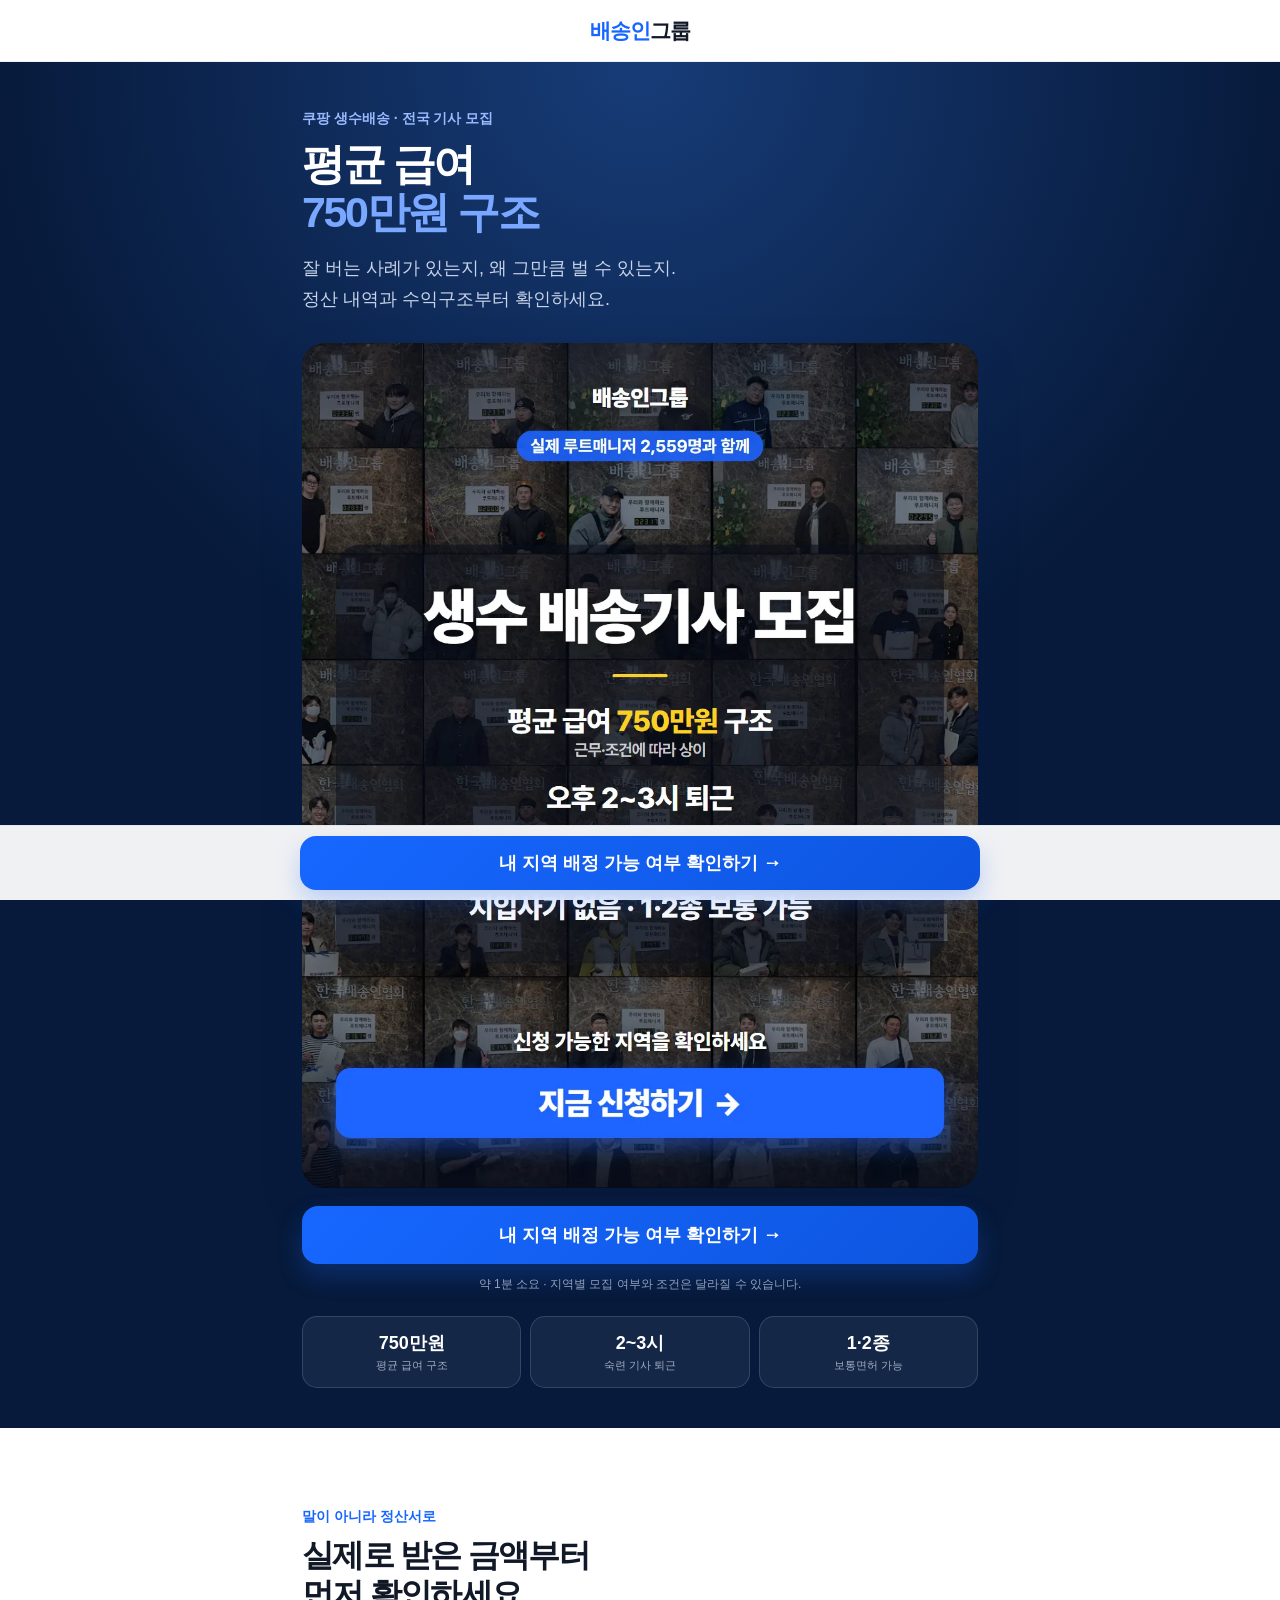
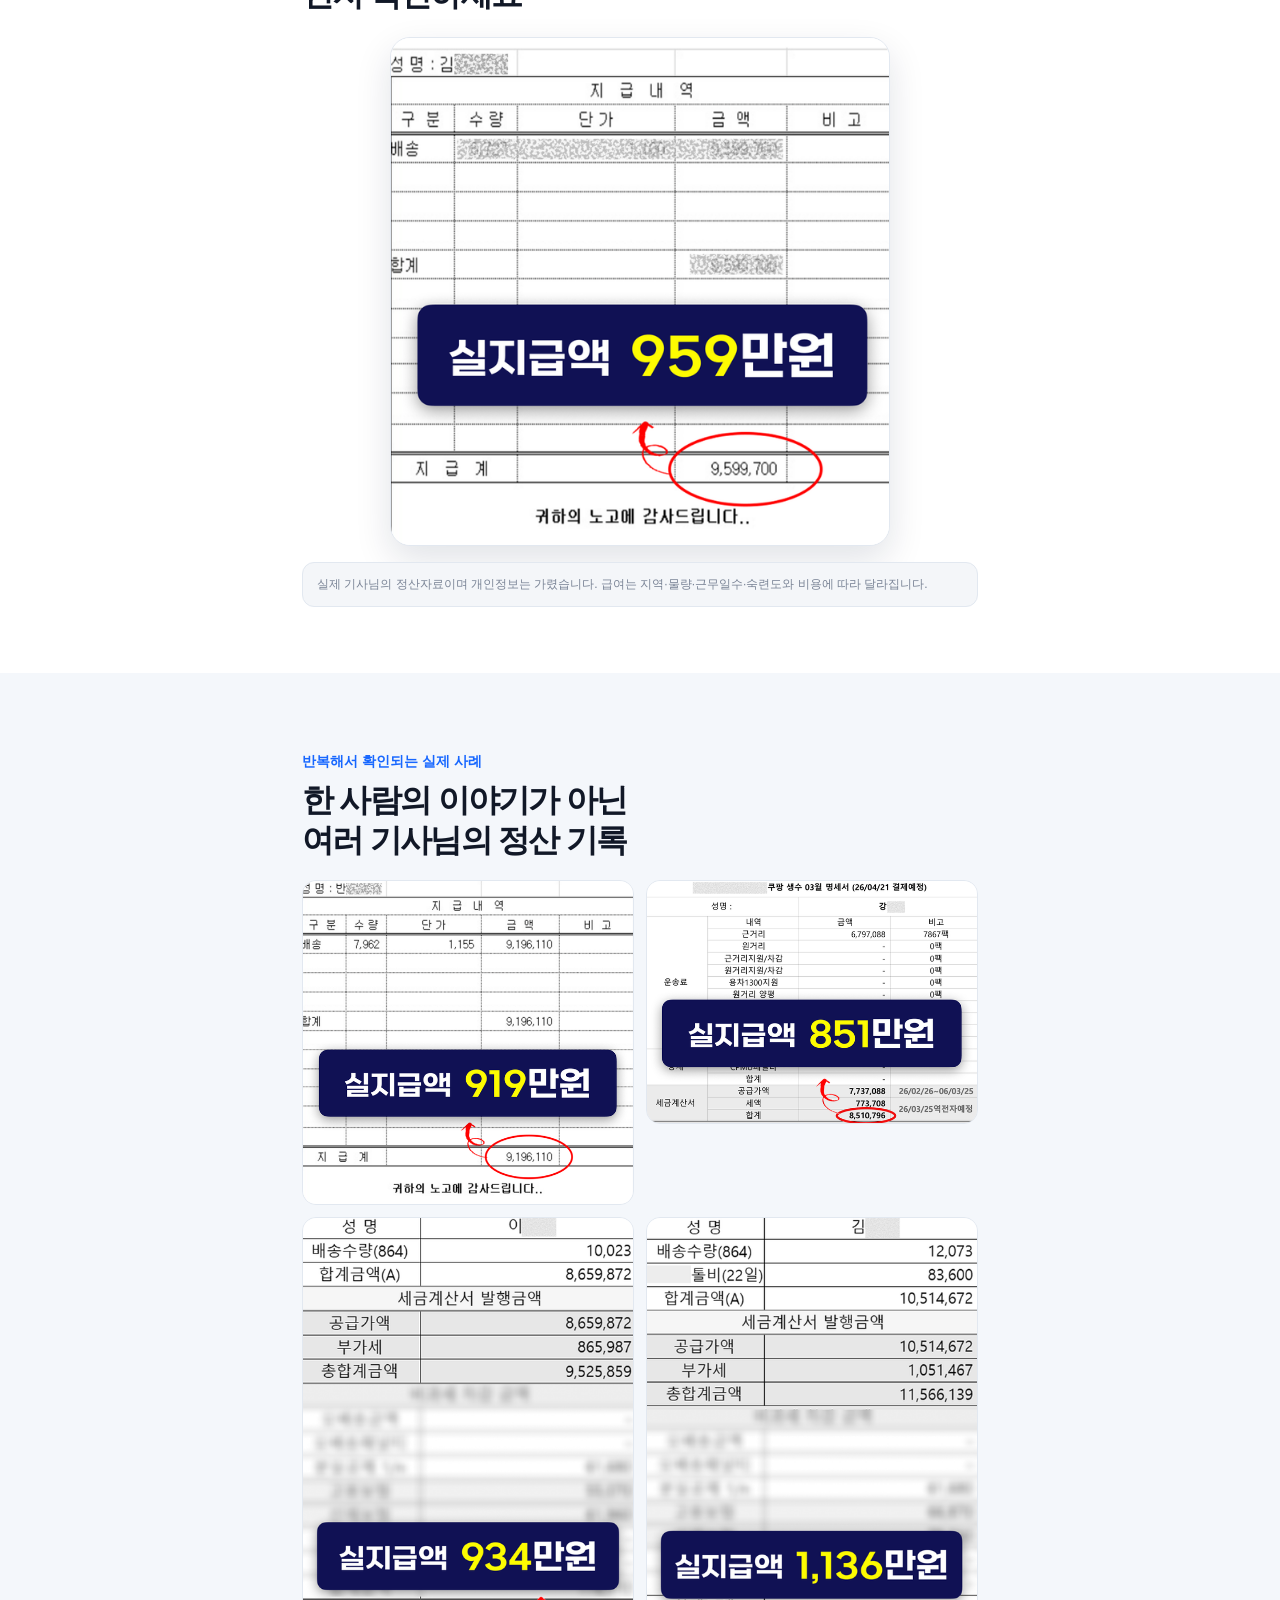
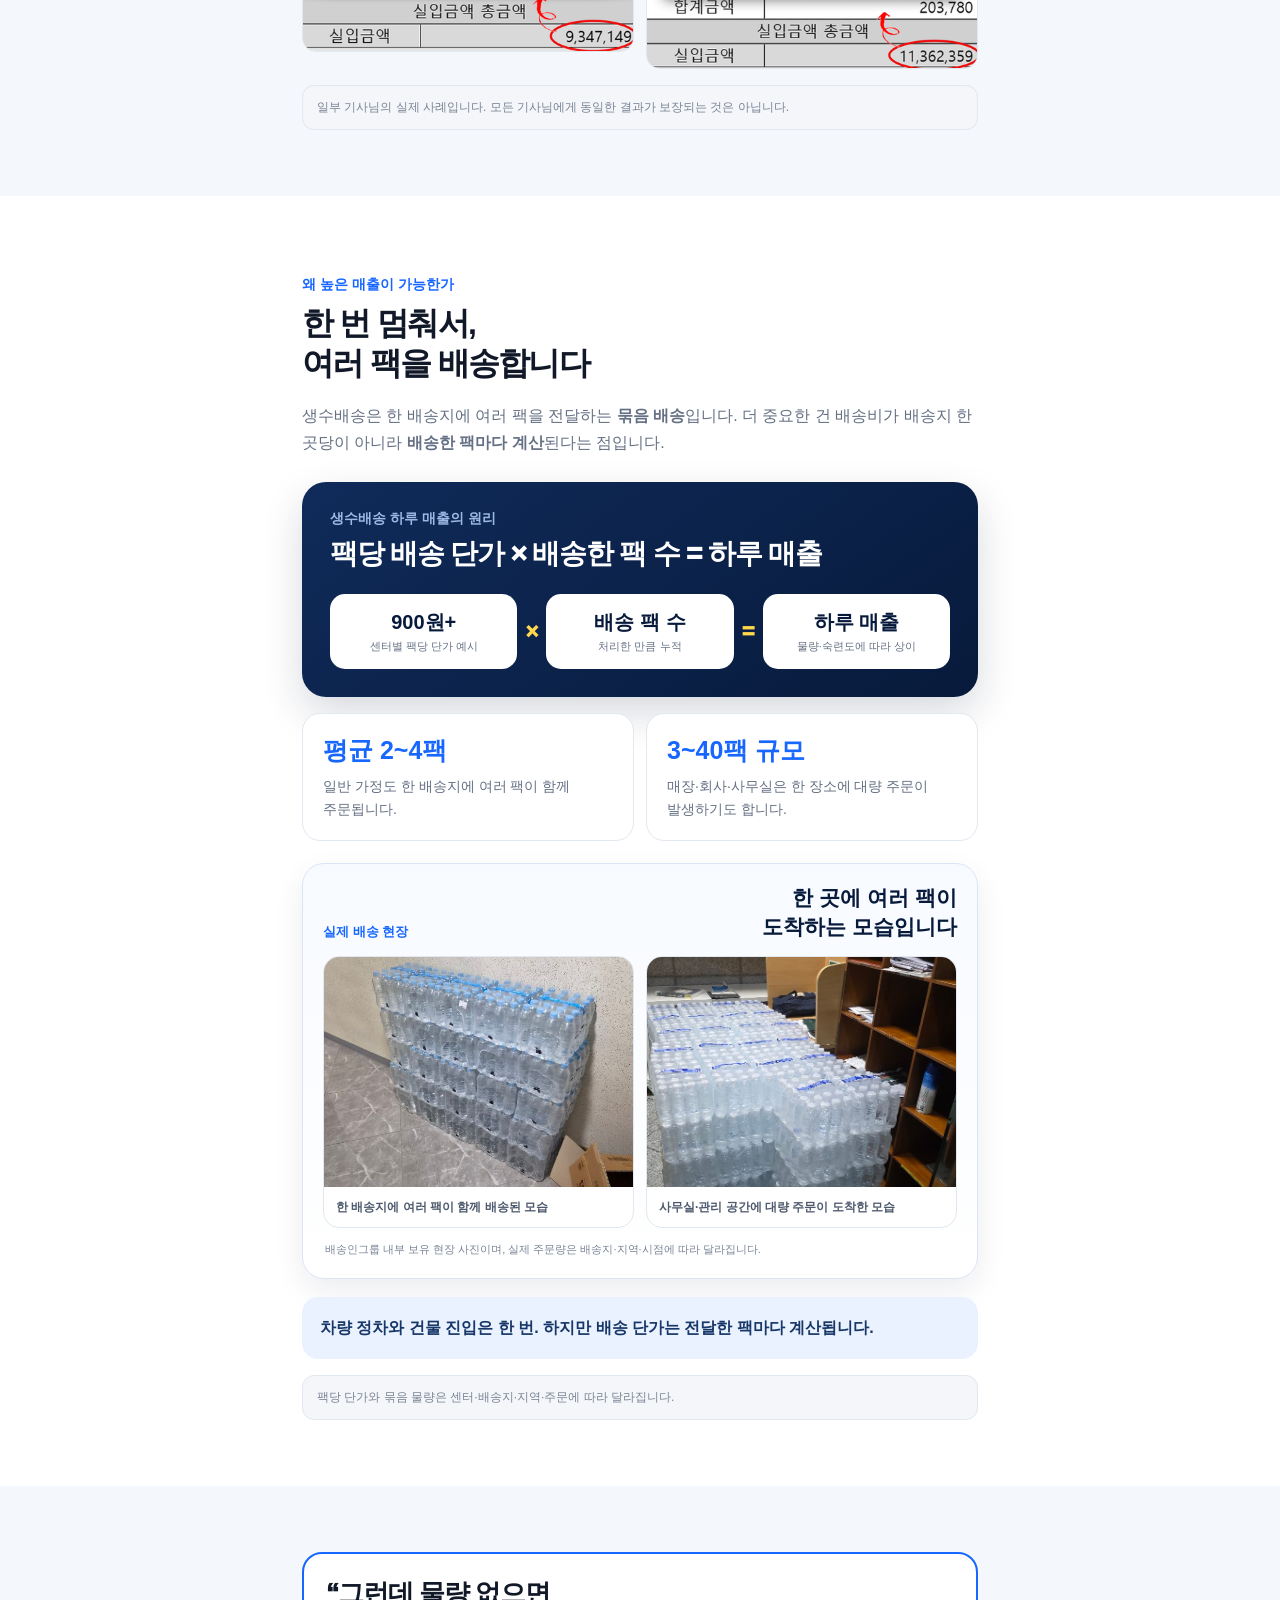
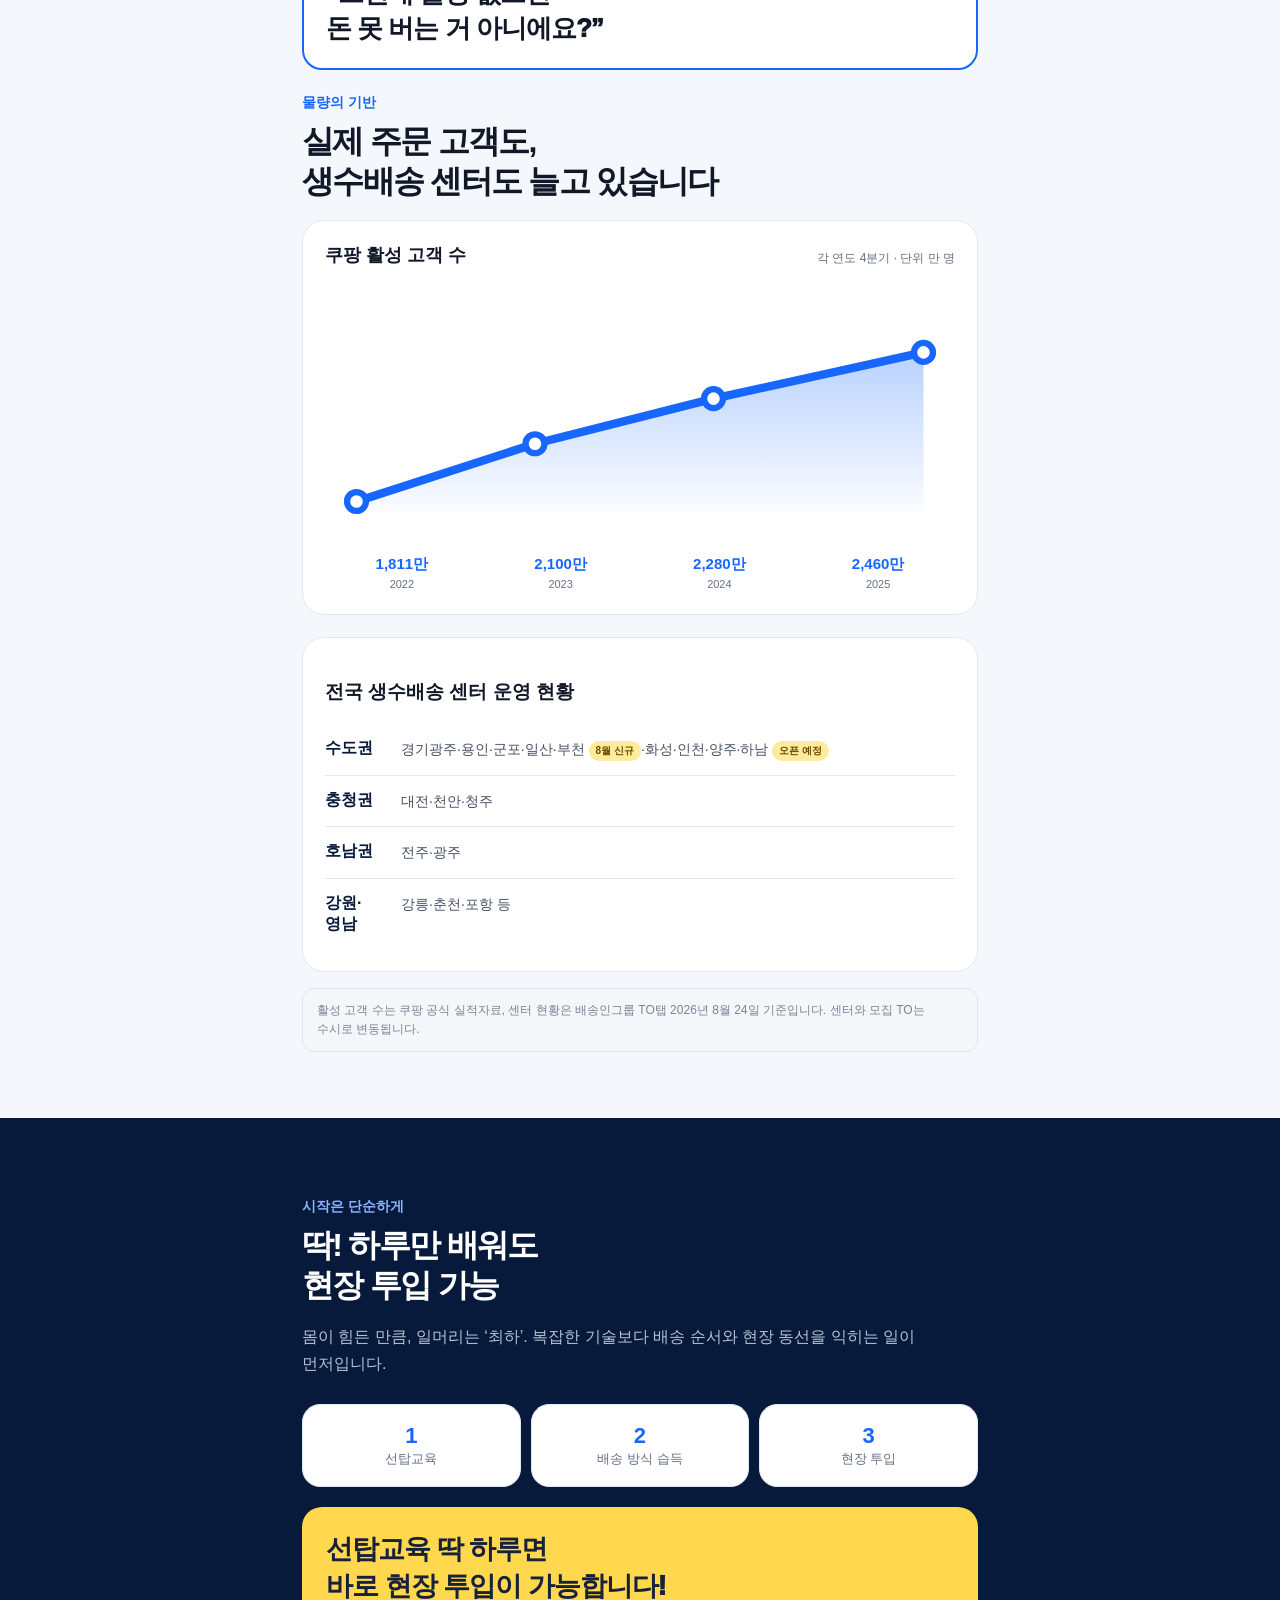
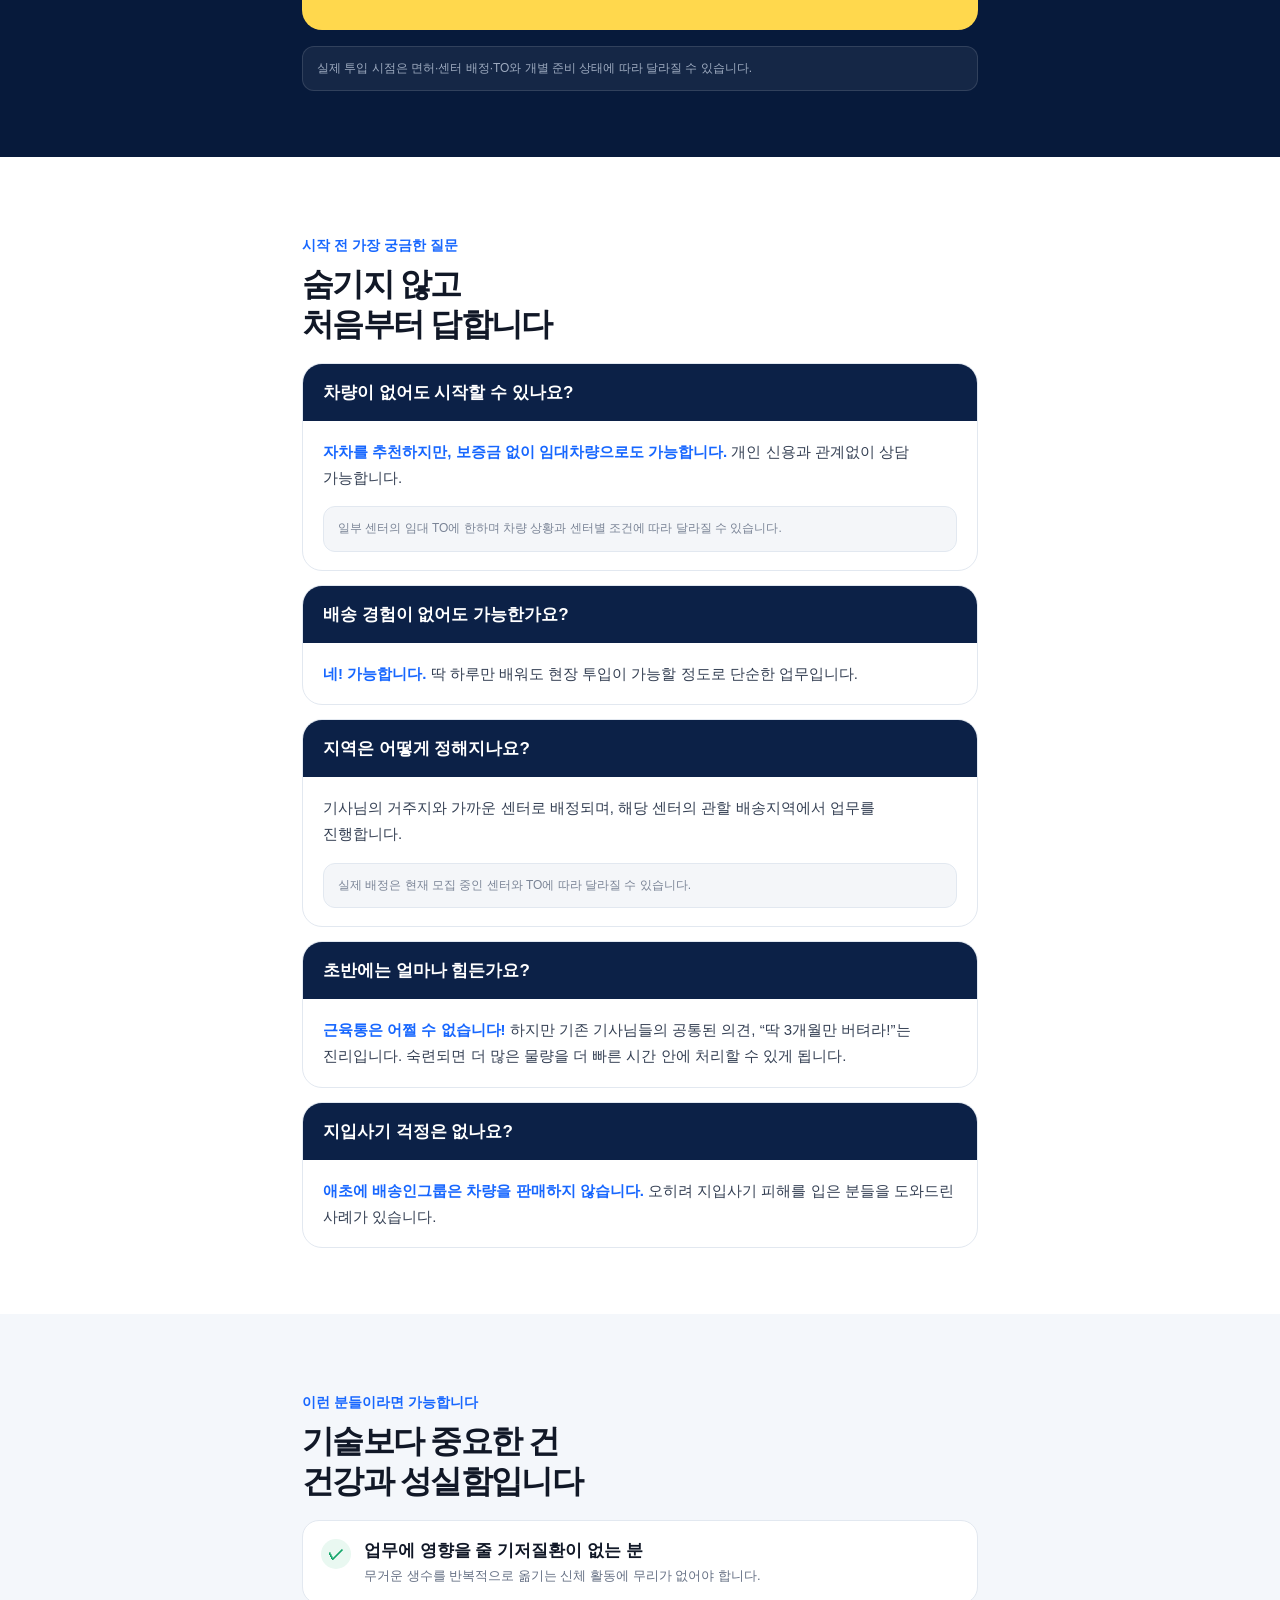
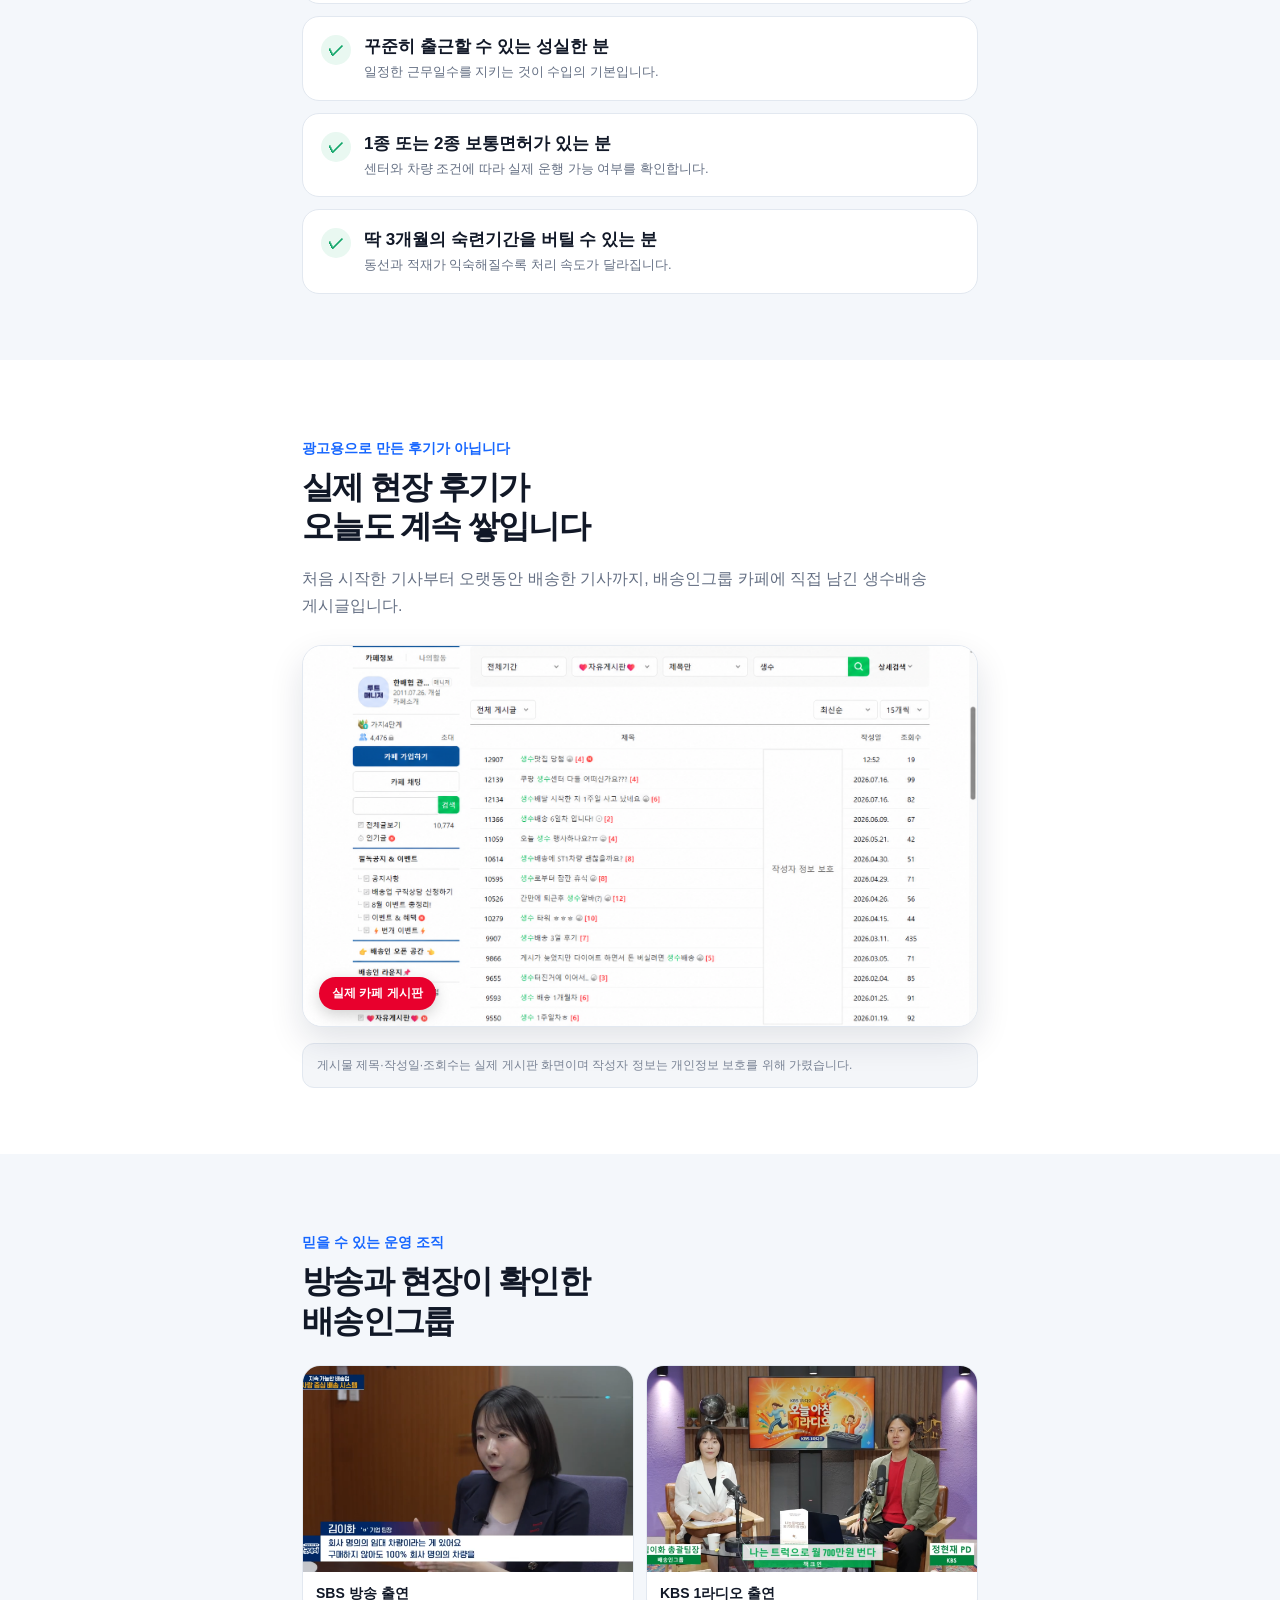
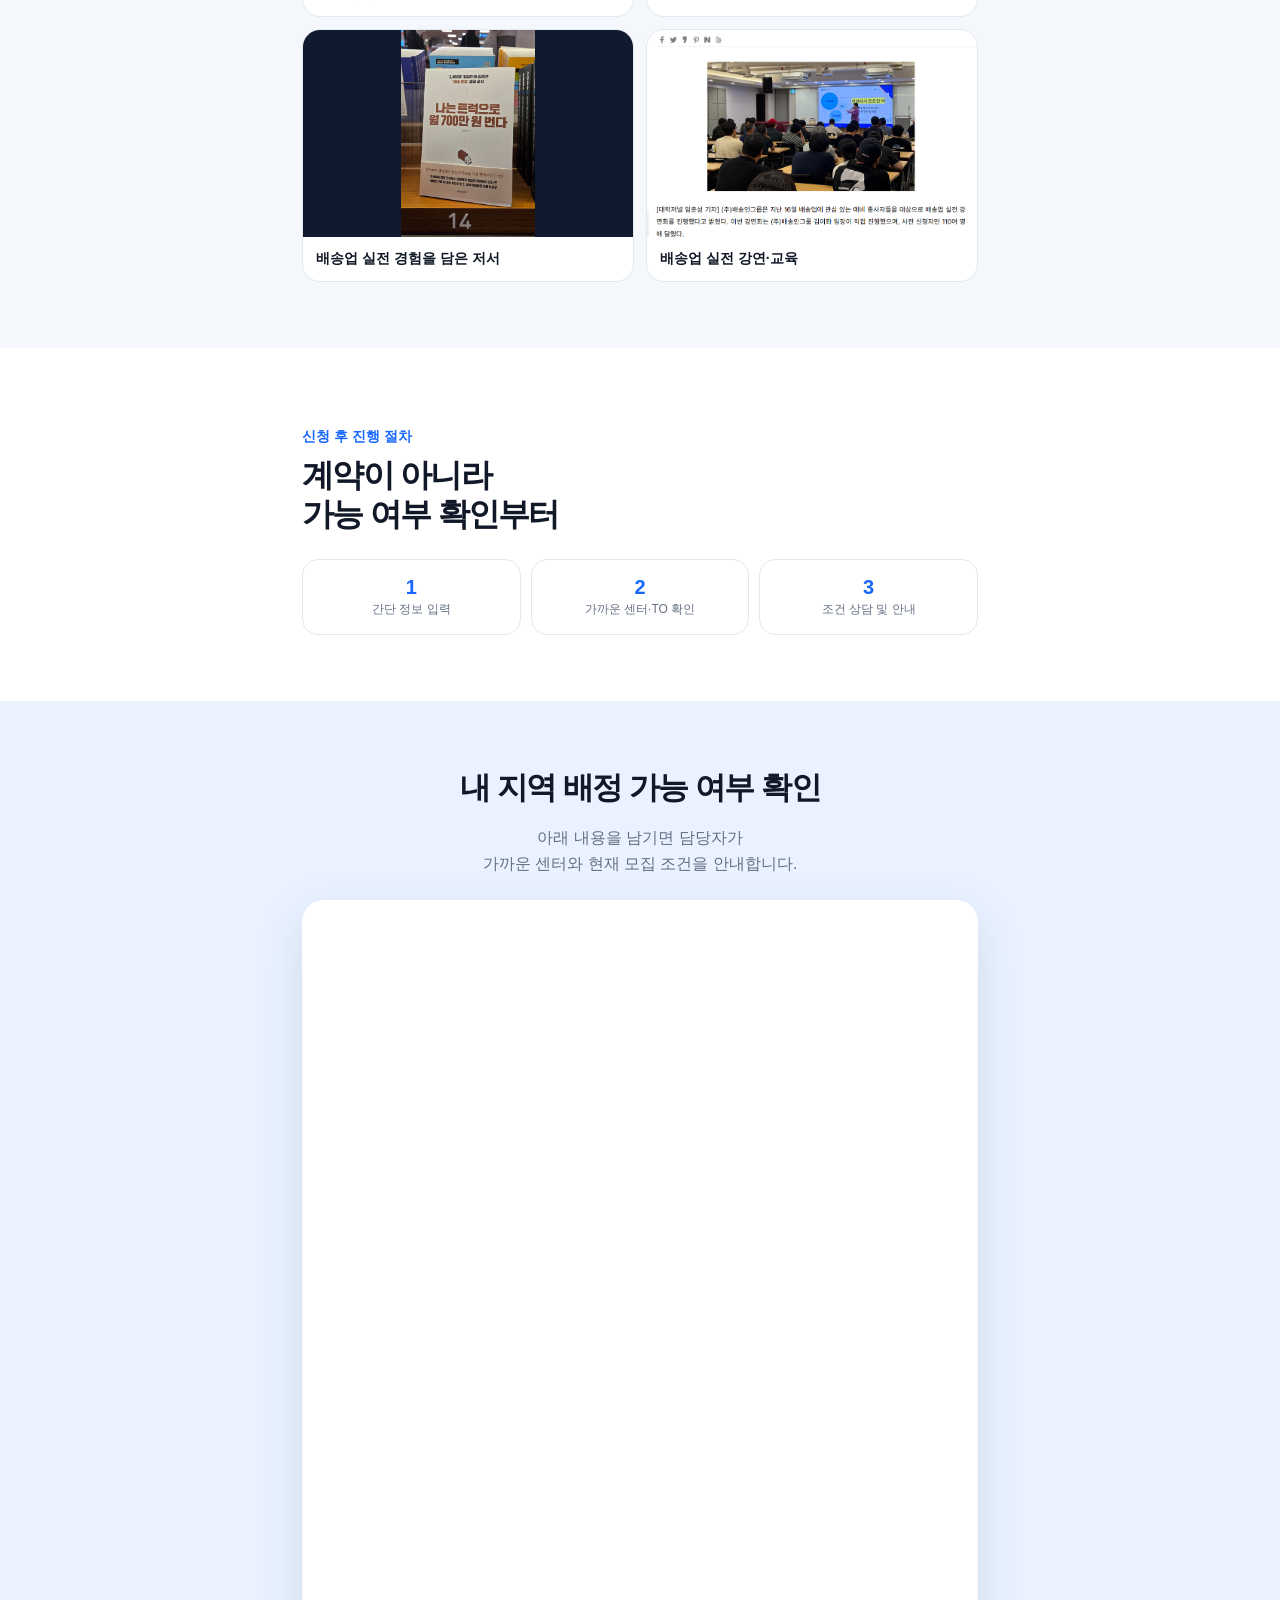
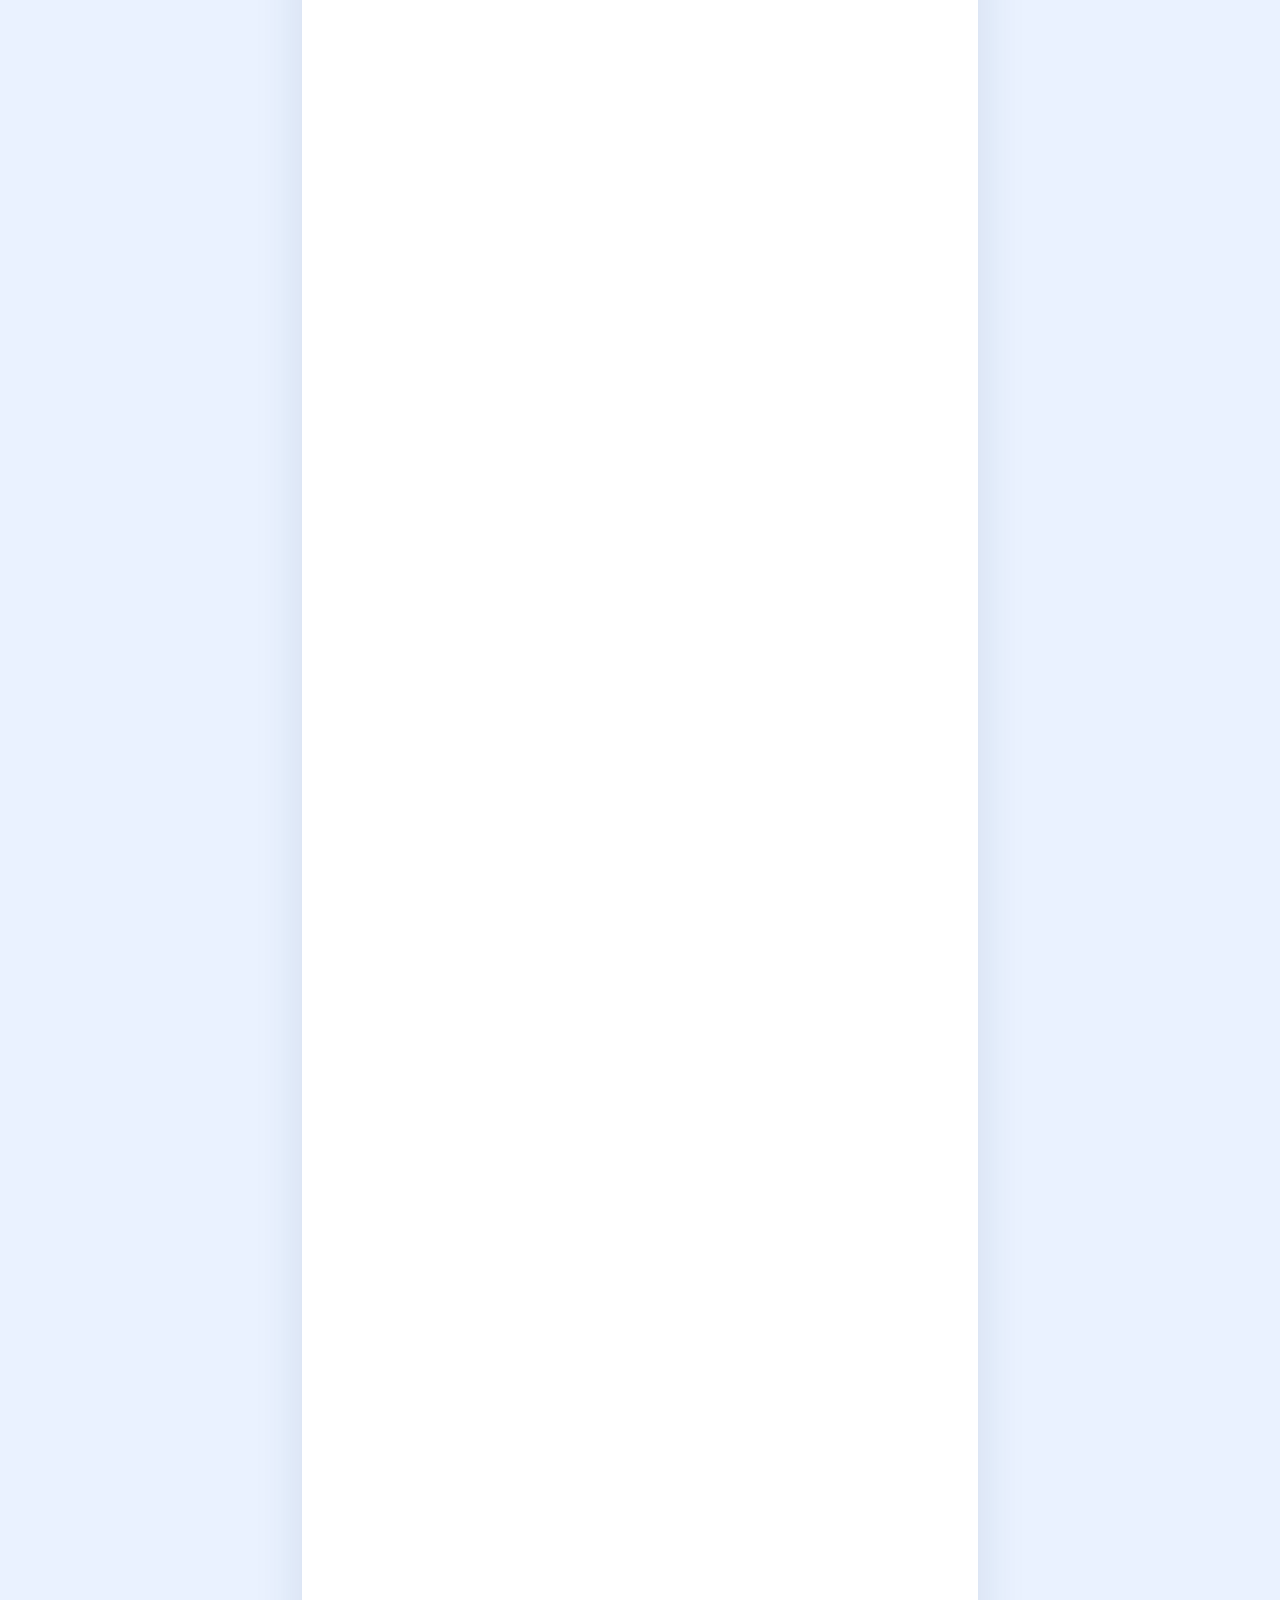
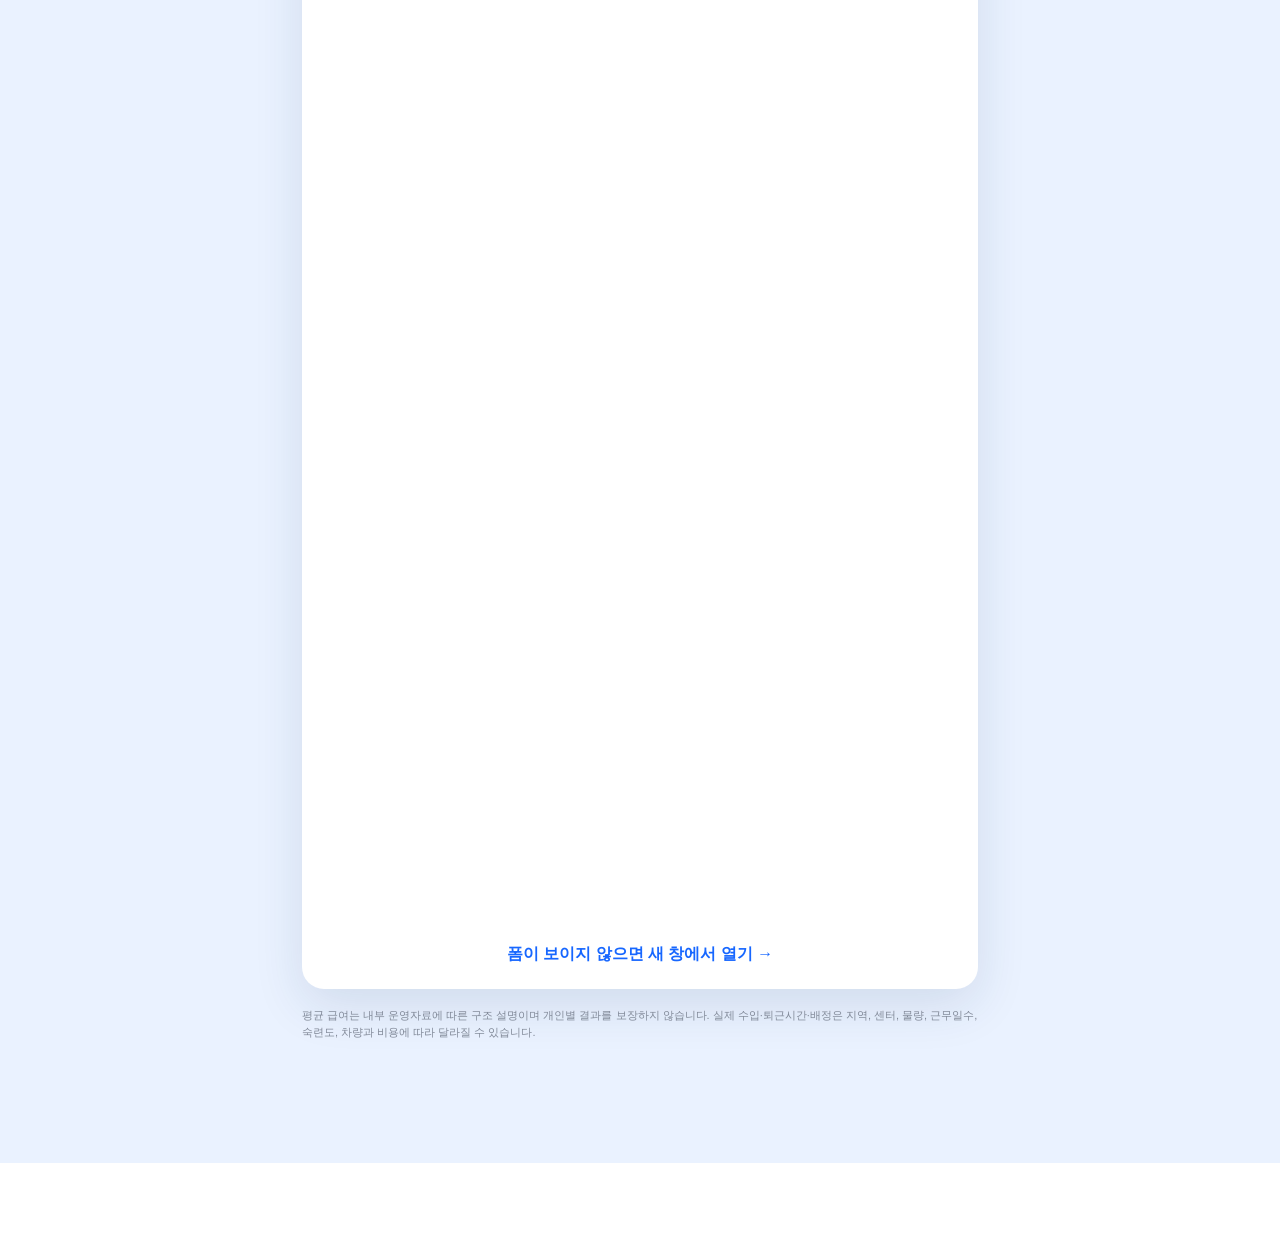
==== commit 11044425: "Add field proof photos to water delivery landings" ====
--- a/601/index.html
+++ b/601/index.html
@@ -2,7 +2,7 @@
 <section class="hero dark"><div class="wrap"><p class="eyebrow">쿠팡 생수배송 · 전국 기사 모집</p><h1>평균 급여<br><em>750만원 구조</em></h1><p class="lead">잘 버는 사례가 있는지, 왜 그만큼 벌 수 있는지.<br>정산 내역과 수익구조부터 확인하세요.</p><img class="creative" src="../img/creative-601.webp" alt="평균 급여 750만원 구조 쿠팡 생수배송 기사 모집"><a class="btn" href="#apply" data-location="hero">내 지역 배정 가능 여부 확인하기 →</a><p class="micro">약 1분 소요 · 지역별 모집 여부와 조건은 달라질 수 있습니다.</p><div class="hero-stats"><div class="hero-stat"><strong>750만원</strong><span>평균 급여 구조</span></div><div class="hero-stat"><strong>2~3시</strong><span>숙련 기사 퇴근</span></div><div class="hero-stat"><strong>1·2종</strong><span>보통면허 가능</span></div></div></div></section>
 <section><div class="wrap"><p class="kicker">말이 아니라 정산서로</p><h2 class="title">실제로 받은 금액부터<br>먼저 확인하세요</h2><div class="proof-shot"><img src="../img/jeongsan-1.png" alt="실제 배송기사 정산 내역"></div><p class="disclaimer">실제 기사님의 정산자료이며 개인정보는 가렸습니다. 급여는 지역·물량·근무일수·숙련도와 비용에 따라 달라집니다.</p></div></section>
 <section class="soft"><div class="wrap"><p class="kicker">반복해서 확인되는 실제 사례</p><h2 class="title">한 사람의 이야기가 아닌<br>여러 기사님의 정산 기록</h2><div class="gallery"><img src="../img/jeongsan-2.png" alt="실제 정산 사례 2"><img src="../img/jeongsan-3.png" alt="실제 정산 사례 3"><img src="../img/jeongsan-4.png" alt="실제 정산 사례 4"><img src="../img/jeongsan-5.png" alt="실제 정산 사례 5"></div><p class="disclaimer">일부 기사님의 실제 사례입니다. 모든 기사님에게 동일한 결과가 보장되는 것은 아닙니다.</p></div></section>
-<section id="income"><div class="wrap"><p class="kicker">왜 높은 매출이 가능한가</p><h2 class="title">한 번 멈춰서,<br>여러 팩을 배송합니다</h2><p class="desc">생수배송은 한 배송지에 여러 팩을 전달하는 <b>묶음 배송</b>입니다. 더 중요한 건 배송비가 배송지 한 곳당이 아니라 <b>배송한 팩마다 계산</b>된다는 점입니다.</p><div class="formula"><div class="formula-label">생수배송 하루 매출의 원리</div><div class="formula-main">팩당 배송 단가 × 배송한 팩 수 = 하루 매출</div><div class="equation"><div class="eqbox"><b>900원+</b><span>센터별 팩당 단가 예시</span></div><div class="operator">×</div><div class="eqbox"><b>배송 팩 수</b><span>처리한 만큼 누적</span></div><div class="operator">=</div><div class="eqbox"><b>하루 매출</b><span>물량·숙련도에 따라 상이</span></div></div></div><div class="bundle-cards"><div class="bundle"><strong>평균 2~4팩</strong><p>일반 가정도 한 배송지에 여러 팩이 함께 주문됩니다.</p></div><div class="bundle"><strong>3~40팩 규모</strong><p>매장·회사·사무실은 한 장소에 대량 주문이 발생하기도 합니다.</p></div></div><div class="one-stop">차량 정차와 건물 진입은 한 번. 하지만 배송 단가는 전달한 팩마다 계산됩니다.</div><p class="disclaimer">팩당 단가와 묶음 물량은 센터·배송지·지역·주문에 따라 달라집니다.</p></div></section>
+<section id="income"><div class="wrap"><p class="kicker">왜 높은 매출이 가능한가</p><h2 class="title">한 번 멈춰서,<br>여러 팩을 배송합니다</h2><p class="desc">생수배송은 한 배송지에 여러 팩을 전달하는 <b>묶음 배송</b>입니다. 더 중요한 건 배송비가 배송지 한 곳당이 아니라 <b>배송한 팩마다 계산</b>된다는 점입니다.</p><div class="formula"><div class="formula-label">생수배송 하루 매출의 원리</div><div class="formula-main">팩당 배송 단가 × 배송한 팩 수 = 하루 매출</div><div class="equation"><div class="eqbox"><b>900원+</b><span>센터별 팩당 단가 예시</span></div><div class="operator">×</div><div class="eqbox"><b>배송 팩 수</b><span>처리한 만큼 누적</span></div><div class="operator">=</div><div class="eqbox"><b>하루 매출</b><span>물량·숙련도에 따라 상이</span></div></div></div><div class="bundle-cards"><div class="bundle"><strong>평균 2~4팩</strong><p>일반 가정도 한 배송지에 여러 팩이 함께 주문됩니다.</p></div><div class="bundle"><strong>3~40팩 규모</strong><p>매장·회사·사무실은 한 장소에 대량 주문이 발생하기도 합니다.</p></div></div><div class="field-proof"><div class="field-proof-head"><span>실제 배송 현장</span><strong>한 곳에 여러 팩이<br>도착하는 모습입니다</strong></div><div class="field-proof-grid"><figure><img src="../img/water-bundle-1.jpg" alt="한 배송지에 여러 팩의 생수가 함께 배송된 실제 현장" loading="lazy" decoding="async"><figcaption>한 배송지에 여러 팩이 함께 배송된 모습</figcaption></figure><figure><img src="../img/water-bundle-2.jpg" alt="사무실 관리 공간에 대량의 생수가 배송된 실제 현장" loading="lazy" decoding="async"><figcaption>사무실·관리 공간에 대량 주문이 도착한 모습</figcaption></figure></div><p>배송인그룹 내부 보유 현장 사진이며, 실제 주문량은 배송지·지역·시점에 따라 달라집니다.</p></div><div class="one-stop">차량 정차와 건물 진입은 한 번. 하지만 배송 단가는 전달한 팩마다 계산됩니다.</div><p class="disclaimer">팩당 단가와 묶음 물량은 센터·배송지·지역·주문에 따라 달라집니다.</p></div></section>
 <section class="soft"><div class="wrap"><div class="question">“그런데 물량 없으면<br>돈 못 버는 거 아니에요?”</div><p class="kicker">물량의 기반</p><h2 class="title">실제 주문 고객도,<br>생수배송 센터도 늘고 있습니다</h2><div class="chart"><div class="chart-head"><strong>쿠팡 활성 고객 수</strong><span>각 연도 4분기 · 단위 만 명</span></div><svg viewBox="0 0 600 250" role="img" aria-label="쿠팡 활성 고객 수 2022년 1811만명, 2023년 2100만명, 2024년 2280만명, 2025년 2460만명"><defs><linearGradient id="area" x1="0" y1="0" x2="0" y2="1"><stop offset="0" stop-color="#1767ff" stop-opacity=".3"/><stop offset="1" stop-color="#1767ff" stop-opacity=".02"/></linearGradient></defs><path d="M30 210 L200 155 L370 112 L570 68 L570 220 L30 220 Z" fill="url(#area)"/><path d="M30 210 L200 155 L370 112 L570 68" fill="none" stroke="#1767ff" stroke-width="8" stroke-linecap="round" stroke-linejoin="round"/><g fill="#fff" stroke="#1767ff" stroke-width="6"><circle cx="30" cy="210" r="9"/><circle cx="200" cy="155" r="9"/><circle cx="370" cy="112" r="9"/><circle cx="570" cy="68" r="9"/></g></svg><div class="chart-values"><div><strong>1,811만</strong><span>2022</span></div><div><strong>2,100만</strong><span>2023</span></div><div><strong>2,280만</strong><span>2024</span></div><div><strong>2,460만</strong><span>2025</span></div></div></div><div class="centers"><h3>전국 생수배송 센터 운영 현황</h3><div class="center-row"><div class="region">수도권</div><div class="places">경기광주·용인·군포·일산·부천<span class="new">8월 신규</span>·화성·인천·양주·하남<span class="new">오픈 예정</span></div></div><div class="center-row"><div class="region">충청권</div><div class="places">대전·천안·청주</div></div><div class="center-row"><div class="region">호남권</div><div class="places">전주·광주</div></div><div class="center-row"><div class="region">강원·영남</div><div class="places">강릉·춘천·포항 등</div></div></div><p class="disclaimer">활성 고객 수는 쿠팡 공식 실적자료, 센터 현황은 배송인그룹 TO탭 2026년 8월 24일 기준입니다. 센터와 모집 TO는 수시로 변동됩니다.</p></div></section>
 <section class="navy"><div class="wrap"><p class="kicker">시작은 단순하게</p><h2 class="title">딱! 하루만 배워도<br>현장 투입 가능</h2><p class="desc">몸이 힘든 만큼, 일머리는 ‘최하’. 복잡한 기술보다 배송 순서와 현장 동선을 익히는 일이 먼저입니다.</p><div class="training"><div class="step"><b>1</b><span>선탑교육</span></div><div class="step"><b>2</b><span>배송 방식 습득</span></div><div class="step"><b>3</b><span>현장 투입</span></div></div><div class="punch">선탑교육 딱 하루면<br>바로 현장 투입이 가능합니다!</div><p class="disclaimer">실제 투입 시점은 면허·센터 배정·TO와 개별 준비 상태에 따라 달라질 수 있습니다.</p></div></section>
 <section><div class="wrap"><p class="kicker">시작 전 가장 궁금한 질문</p><h2 class="title">숨기지 않고<br>처음부터 답합니다</h2><div class="faq-list"><article class="faq"><div class="faq-q">차량이 없어도 시작할 수 있나요?</div><div class="faq-a"><b>자차를 추천하지만, 보증금 없이 임대차량으로도 가능합니다.</b> 개인 신용과 관계없이 상담 가능합니다.<p class="disclaimer">일부 센터의 임대 TO에 한하며 차량 상황과 센터별 조건에 따라 달라질 수 있습니다.</p></div></article><article class="faq"><div class="faq-q">배송 경험이 없어도 가능한가요?</div><div class="faq-a"><b>네! 가능합니다.</b> 딱 하루만 배워도 현장 투입이 가능할 정도로 단순한 업무입니다.</div></article><article class="faq"><div class="faq-q">지역은 어떻게 정해지나요?</div><div class="faq-a">기사님의 거주지와 가까운 센터로 배정되며, 해당 센터의 관할 배송지역에서 업무를 진행합니다.<p class="disclaimer">실제 배정은 현재 모집 중인 센터와 TO에 따라 달라질 수 있습니다.</p></div></article><article class="faq"><div class="faq-q">초반에는 얼마나 힘든가요?</div><div class="faq-a"><b>근육통은 어쩔 수 없습니다!</b> 하지만 기존 기사님들의 공통된 의견, “딱 3개월만 버텨라!”는 진리입니다. 숙련되면 더 많은 물량을 더 빠른 시간 안에 처리할 수 있게 됩니다.</div></article><article class="faq"><div class="faq-q">지입사기 걱정은 없나요?</div><div class="faq-a"><b>애초에 배송인그룹은 차량을 판매하지 않습니다.</b> 오히려 지입사기 피해를 입은 분들을 도와드린 사례가 있습니다.</div></article></div></div></section>
--- a/campaign.css
+++ b/campaign.css
@@ -1,3 +1,4 @@
 :root{--blue:#1767ff;--blue2:#0d55df;--navy:#071a3b;--ink:#111827;--muted:#657084;--line:#e2e8f0;--soft:#f4f7fb;--sky:#eaf2ff;--yellow:#ffd84d;--green:#12a66a;--white:#fff;--max:720px}*{box-sizing:border-box}html{scroll-behavior:smooth}body{margin:0;color:var(--ink);background:#fff;font-family:Pretendard,"Noto Sans KR",-apple-system,BlinkMacSystemFont,"Segoe UI",sans-serif;word-break:keep-all;padding-bottom:78px}img{max-width:100%;display:block}.wrap{max-width:var(--max);margin:auto;padding:0 22px}.top{height:62px;border-bottom:1px solid #edf0f5;background:rgba(255,255,255,.96);display:flex;align-items:center;position:sticky;top:0;z-index:40}.brand{font-size:21px;font-weight:950;letter-spacing:-1px}.brand b{color:var(--blue)}.hero{padding:48px 0 40px;background:linear-gradient(180deg,#eff5ff,#fff)}.hero.dark{background:radial-gradient(circle at 50% 0,#173c78 0,transparent 43%),var(--navy);color:#fff}.eyebrow{font-size:14px;font-weight:900;color:var(--blue);margin:0 0 12px}.dark .eyebrow{color:#9abaff}.hero h1{font-size:43px;line-height:1.12;letter-spacing:-2.4px;margin:0}.hero h1 em{font-style:normal;color:var(--blue)}.dark h1 em{color:#7aa7ff}.lead{font-size:18px;line-height:1.72;color:#455064;margin:17px 0 0}.dark .lead{color:#c8d4e9}.creative{width:100%;border-radius:22px;margin:28px 0 18px;box-shadow:0 18px 44px rgba(5,27,66,.18)}.btn{display:flex;align-items:center;justify-content:center;width:100%;min-height:58px;border:0;border-radius:16px;background:linear-gradient(135deg,var(--blue),var(--blue2));color:#fff;text-decoration:none;font-size:18px;font-weight:950;box-shadow:0 12px 25px rgba(23,103,255,.25)}.micro{text-align:center;color:#798397;font-size:12px;line-height:1.55;margin:11px 0 0}.dark .micro{color:#91a0ba}.hero-stats{display:grid;grid-template-columns:repeat(3,1fr);gap:9px;margin-top:22px}.hero-stat{border:1px solid var(--line);background:#fff;border-radius:15px;padding:14px 6px;text-align:center}.dark .hero-stat{background:rgba(255,255,255,.06);border-color:rgba(255,255,255,.14)}.hero-stat strong{display:block;font-size:18px;color:var(--navy)}.dark .hero-stat strong{color:#fff}.hero-stat span{font-size:11px;color:var(--muted)}.dark .hero-stat span{color:#9eabc0}section{padding:66px 0}.soft{background:var(--soft)}.navy{background:var(--navy);color:#fff}.kicker{font-size:14px;font-weight:900;color:var(--blue);margin-bottom:10px}.navy .kicker{color:#8db3ff}.title{font-size:32px;line-height:1.24;letter-spacing:-1.7px;margin:0 0 18px}.desc{font-size:16px;line-height:1.7;color:var(--muted);margin:0 0 26px}.navy .desc{color:#b5c1d5}.proof-shot{max-width:500px;margin:22px auto 0;border:1px solid var(--line);border-radius:20px;overflow:hidden;background:#fff;box-shadow:0 14px 36px rgba(7,26,59,.12)}.proof-shot img{width:100%}.gallery{display:grid;grid-template-columns:repeat(2,1fr);gap:12px;margin-top:20px}.gallery img{width:100%;border:1px solid var(--line);border-radius:14px;background:#fff}.disclaimer{font-size:12px;line-height:1.6;color:#7a8496;background:#f4f6f9;border:1px solid var(--line);border-radius:12px;padding:12px 14px;margin:16px 0 0}.navy .disclaimer{background:rgba(255,255,255,.06);border-color:rgba(255,255,255,.12);color:#9eabc0}.condition-grid{display:grid;grid-template-columns:repeat(3,1fr);gap:10px;margin-top:24px}.condition{background:#fff;border:1px solid var(--line);border-radius:18px;padding:20px 12px;text-align:center}.condition .icon{font-size:27px}.condition strong{display:block;font-size:18px;margin-top:8px}.condition span{font-size:12px;color:var(--muted)}.formula{border-radius:24px;background:linear-gradient(145deg,#102b5a,#071a3b);color:#fff;padding:28px;margin-top:24px;box-shadow:0 16px 40px rgba(7,26,59,.16)}.formula-label{font-size:14px;color:#9eb8e6;font-weight:800}.formula-main{font-size:28px;line-height:1.3;font-weight:950;letter-spacing:-1.2px;margin:8px 0 22px}.equation{display:grid;grid-template-columns:1fr auto 1fr auto 1fr;align-items:center;gap:8px}.eqbox{background:#fff;color:var(--navy);border-radius:15px;padding:15px 8px;text-align:center}.eqbox b{display:block;font-size:20px}.eqbox span{font-size:11px;color:var(--muted)}.operator{font-size:22px;font-weight:950;color:var(--yellow)}.bundle-cards{display:grid;grid-template-columns:1fr 1fr;gap:12px;margin-top:16px}.bundle{border:1px solid var(--line);border-radius:18px;padding:20px;background:#fff}.bundle strong{font-size:25px;color:var(--blue)}.bundle p{font-size:14px;line-height:1.6;color:var(--muted);margin:8px 0 0}.one-stop{margin-top:18px;padding:18px;border-radius:16px;background:#eaf2ff;color:#173768;font-weight:800;line-height:1.65}.question{background:#fff;border:2px solid var(--blue);border-radius:20px;padding:22px;font-size:26px;font-weight:950;letter-spacing:-1px;margin-bottom:24px}.chart{background:#fff;border:1px solid var(--line);border-radius:22px;padding:22px;overflow:hidden}.chart-head{display:flex;justify-content:space-between;align-items:end;margin-bottom:14px}.chart-head strong{font-size:18px}.chart-head span{font-size:12px;color:var(--muted)}.chart svg{width:100%;height:auto;overflow:visible}.chart-values{display:grid;grid-template-columns:repeat(4,1fr);gap:5px;margin-top:8px;text-align:center}.chart-values strong{display:block;color:var(--blue);font-size:15px}.chart-values span{font-size:11px;color:var(--muted)}.centers{margin-top:22px;background:#fff;border:1px solid var(--line);border-radius:22px;padding:22px}.center-row{display:flex;gap:10px;padding:14px 0;border-bottom:1px solid var(--line)}.center-row:last-child{border:0}.region{flex:0 0 66px;font-weight:900;color:var(--navy)}.places{font-size:14px;line-height:1.6;color:#455064}.new{display:inline-block;background:#ffeb9b;color:#6b4c00;border-radius:999px;padding:2px 7px;font-size:10px;font-weight:900;margin-left:4px}.training{display:grid;grid-template-columns:repeat(3,1fr);gap:10px;margin-top:24px}.step{position:relative;background:#fff;border:1px solid var(--line);border-radius:18px;padding:18px 10px;text-align:center}.step b{display:block;color:var(--blue);font-size:22px}.step span{font-size:13px;color:var(--muted)}.punch{font-size:27px;font-weight:950;line-height:1.4;letter-spacing:-1px;padding:24px;border-radius:20px;background:var(--yellow);color:#17213a;margin-top:20px}.faq-list{display:grid;gap:14px}.faq{border:1px solid var(--line);border-radius:20px;background:#fff;overflow:hidden}.faq-q{padding:17px 20px;background:#0c2147;color:#fff;font-size:17px;font-weight:900}.faq-a{padding:18px 20px;font-size:15px;line-height:1.72;color:#354054}.faq-a b{color:var(--blue)}.fit-list{display:grid;gap:12px}.fit{display:flex;gap:13px;align-items:flex-start;border:1px solid var(--line);background:#fff;border-radius:17px;padding:18px}.fit i{font-style:normal;width:30px;height:30px;display:flex;align-items:center;justify-content:center;flex:0 0 auto;border-radius:50%;background:#e9f8f1;color:var(--green);font-weight:950}.fit strong{font-size:17px}.fit p{font-size:13px;color:var(--muted);line-height:1.5;margin:4px 0 0}.cafe-shot{position:relative;border:1px solid var(--line);border-radius:20px;overflow:hidden;background:#fff;box-shadow:0 14px 34px rgba(7,26,59,.12);margin-top:24px}.cafe-shot img{width:100%}.privacy-mask{position:absolute;left:66.2%;top:15%;width:13.5%;height:78%;background:rgba(255,255,255,.97);display:flex;align-items:center;justify-content:center;color:#9aa3b2;font-size:10px;text-align:center;writing-mode:vertical-rl;letter-spacing:1px}.live-badge{position:absolute;left:16px;bottom:16px;background:#e8002d;color:#fff;border-radius:999px;padding:8px 13px;font-size:12px;font-weight:950;box-shadow:0 5px 15px rgba(0,0,0,.18)}.trust-grid{display:grid;grid-template-columns:repeat(2,1fr);gap:12px;margin-top:24px}.trust-card{background:#fff;border:1px solid var(--line);border-radius:18px;overflow:hidden}.trust-card img{width:100%;aspect-ratio:16/10;object-fit:cover}.trust-card.book img{object-fit:contain;background:#101a2e}.trust-card p{font-size:14px;font-weight:800;padding:13px;margin:0}.process{display:grid;grid-template-columns:repeat(3,1fr);gap:10px;margin-top:24px}.process div{border:1px solid var(--line);border-radius:16px;padding:16px 8px;text-align:center;background:#fff}.process b{display:block;font-size:20px;color:var(--blue)}.process span{font-size:12px;color:var(--muted)}.formsec{background:#eaf2ff;padding-bottom:110px}.formhead{text-align:center}.formhead h2{font-size:31px;letter-spacing:-1.5px;margin:0 0 10px}.formhead p{color:var(--muted);line-height:1.65}.formbox{background:#fff;border-radius:22px;padding:8px;box-shadow:0 16px 50px rgba(28,54,96,.12);margin-top:22px}iframe{display:block;width:100%;height:1240px;border:0;border-radius:16px}.fallback{display:block;text-align:center;padding:16px;color:var(--blue);font-weight:900;text-decoration:none}.sticky{position:fixed;z-index:50;left:0;right:0;bottom:0;padding:10px 16px max(10px,env(safe-area-inset-bottom));background:rgba(255,255,255,.94);backdrop-filter:blur(12px);border-top:1px solid var(--line)}.sticky .btn{max-width:680px;margin:auto;min-height:54px}.legal{font-size:11px;color:#818998;line-height:1.6;margin-top:18px}@media(max-width:540px){.wrap{padding:0 18px}.hero{padding-top:34px}.hero h1{font-size:36px}.lead{font-size:16px}.creative{border-radius:17px}.hero-stats{gap:6px}.hero-stat strong{font-size:16px}section{padding:54px 0}.title{font-size:28px}.gallery{grid-template-columns:1fr}.condition-grid{grid-template-columns:1fr}.condition{display:flex;text-align:left;align-items:center;gap:14px}.condition .icon{margin-left:5px}.condition strong{margin:0}.equation{grid-template-columns:1fr;gap:7px}.operator{transform:rotate(90deg);text-align:center}.bundle-cards{grid-template-columns:1fr}.question{font-size:23px}.training{grid-template-columns:1fr}.step{display:flex;align-items:center;justify-content:center;gap:10px}.trust-grid{grid-template-columns:1fr}.process{grid-template-columns:1fr}.process div{display:flex;align-items:center;justify-content:center;gap:12px}.privacy-mask{left:65.7%;width:14.5%;top:14%;height:80%}.sticky .btn{font-size:16px}.formbox{margin-left:-8px;margin-right:-8px}}
 /* Google Form: keep one page-level scroll on mobile instead of a nested iframe scroll. */
 .formbox{overflow:hidden}iframe{height:3220px;overflow:hidden}
+.field-proof{margin-top:22px;padding:20px;border:1px solid #dbe5f4;border-radius:22px;background:linear-gradient(180deg,#f7faff,#fff);box-shadow:0 12px 30px rgba(7,26,59,.08)}.field-proof-head{display:flex;justify-content:space-between;gap:18px;align-items:flex-end;margin-bottom:15px}.field-proof-head span{color:var(--blue);font-size:13px;font-weight:950}.field-proof-head strong{font-size:21px;line-height:1.35;text-align:right;color:var(--navy)}.field-proof-grid{display:grid;grid-template-columns:1fr 1fr;gap:12px}.field-proof figure{margin:0;border:1px solid var(--line);border-radius:16px;overflow:hidden;background:#fff}.field-proof img{width:100%;height:230px;object-fit:cover}.field-proof figure:first-child img{object-position:center}.field-proof figure:last-child img{object-position:center 60%}.field-proof figcaption{padding:11px 12px;font-size:12px;line-height:1.5;color:#4d596d;font-weight:750}.field-proof>p{margin:13px 2px 0;font-size:11px;line-height:1.55;color:#7a8496}@media(max-width:540px){.field-proof{padding:15px}.field-proof-head{display:block}.field-proof-head strong{display:block;margin-top:5px;text-align:left;font-size:20px}.field-proof-grid{grid-template-columns:1fr}.field-proof img{height:auto;max-height:none}.field-proof figcaption{font-size:13px}}
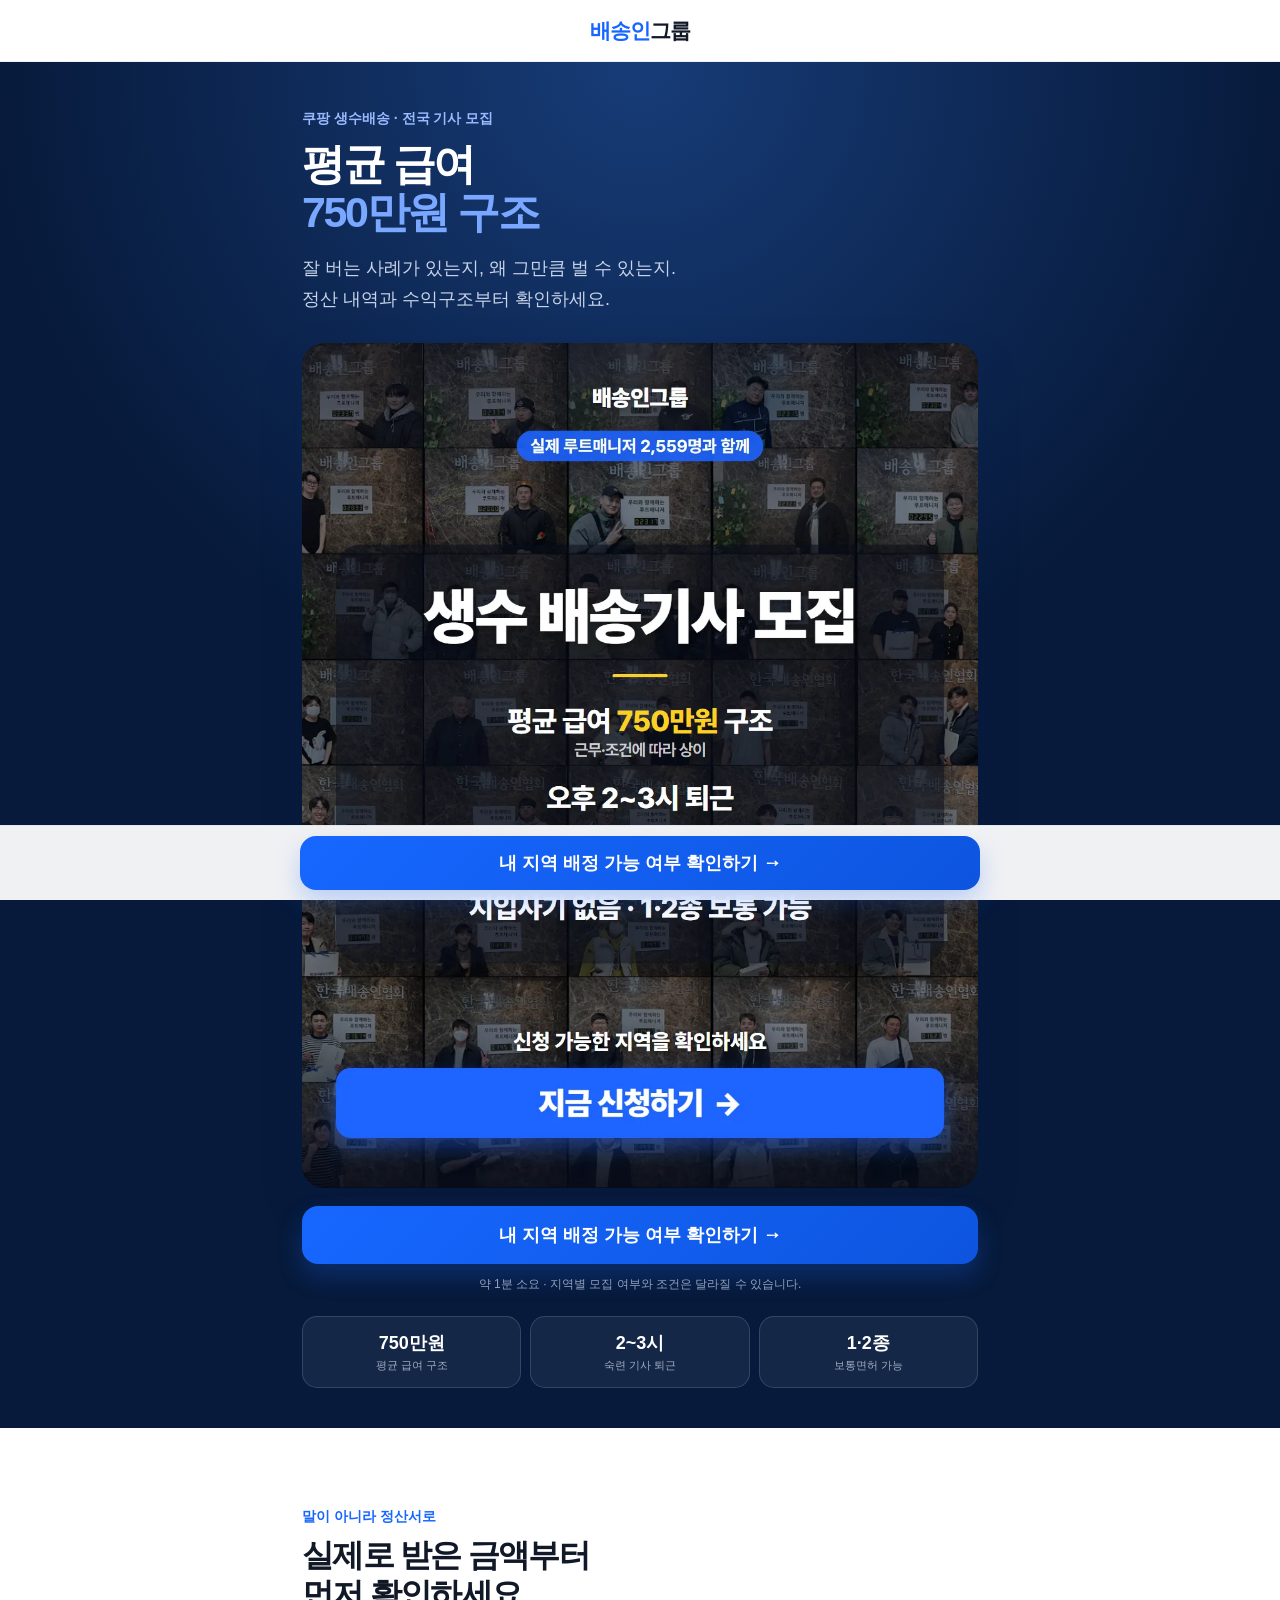
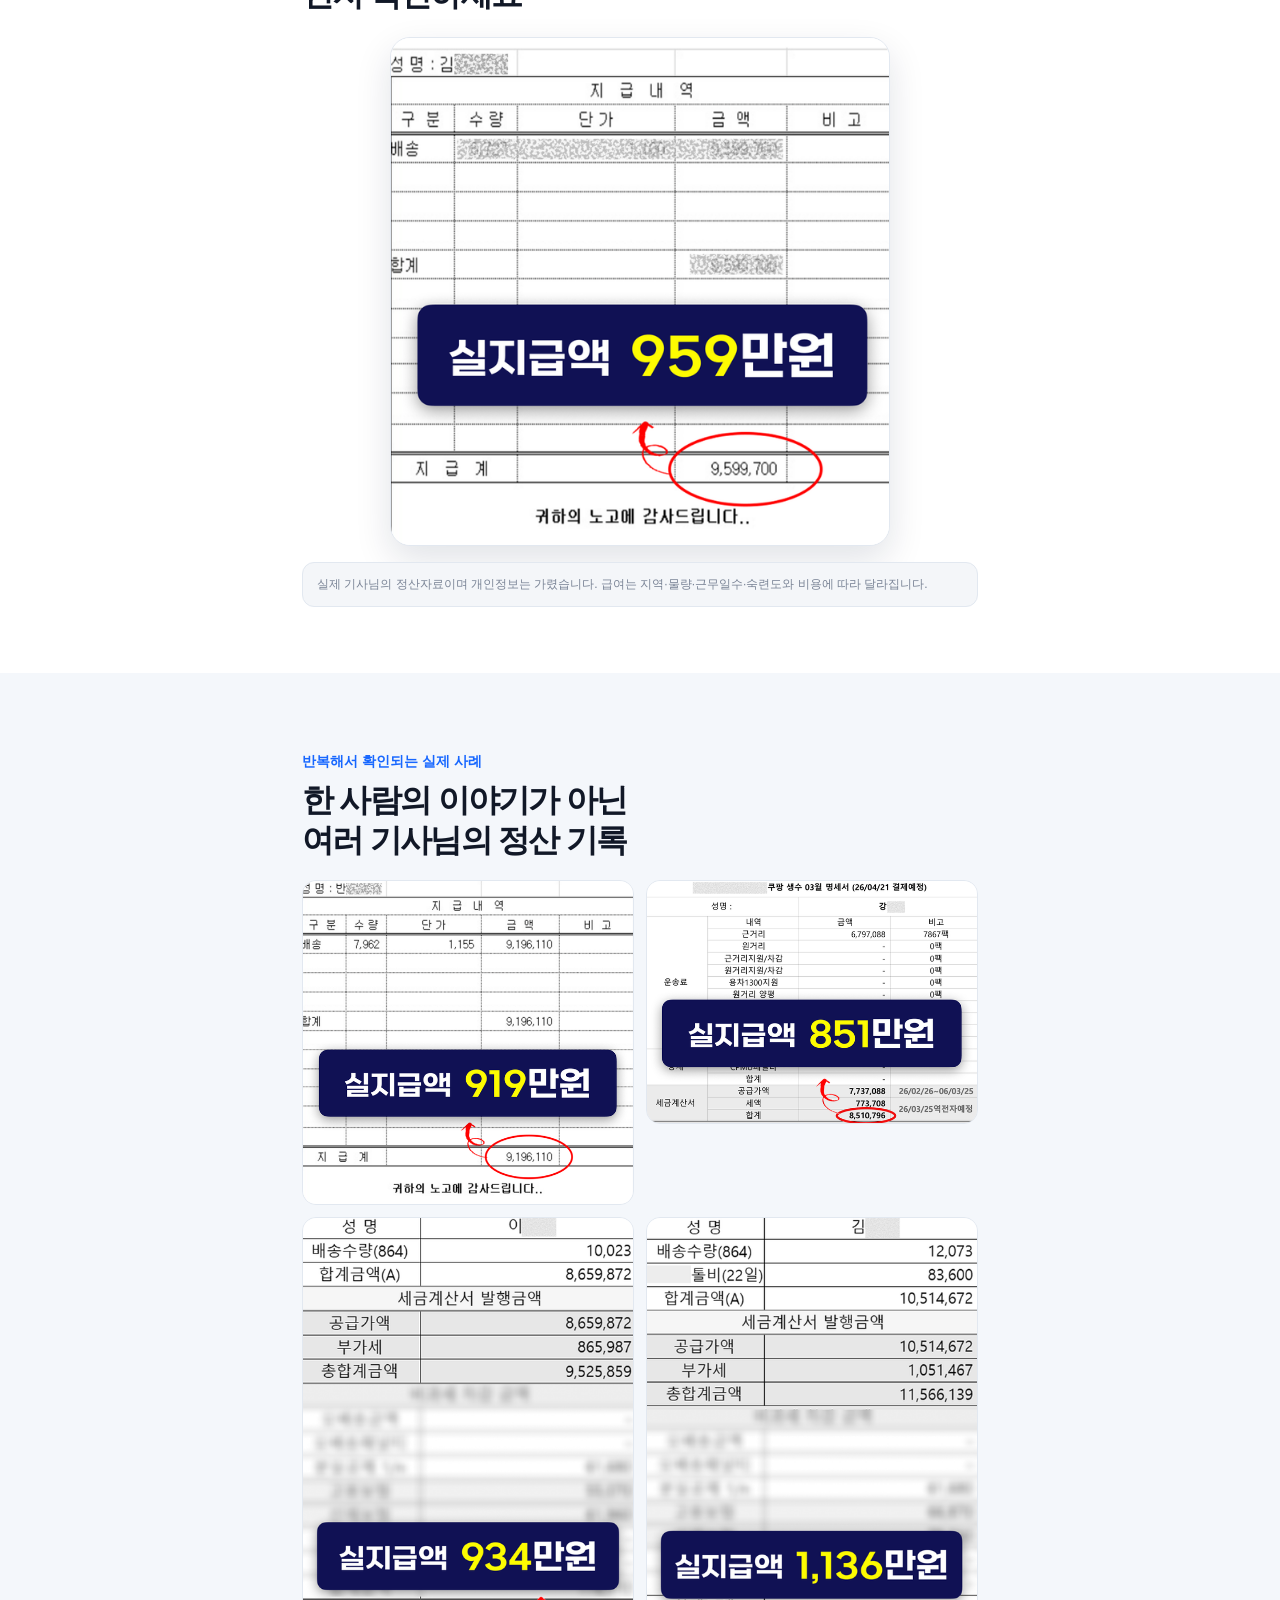
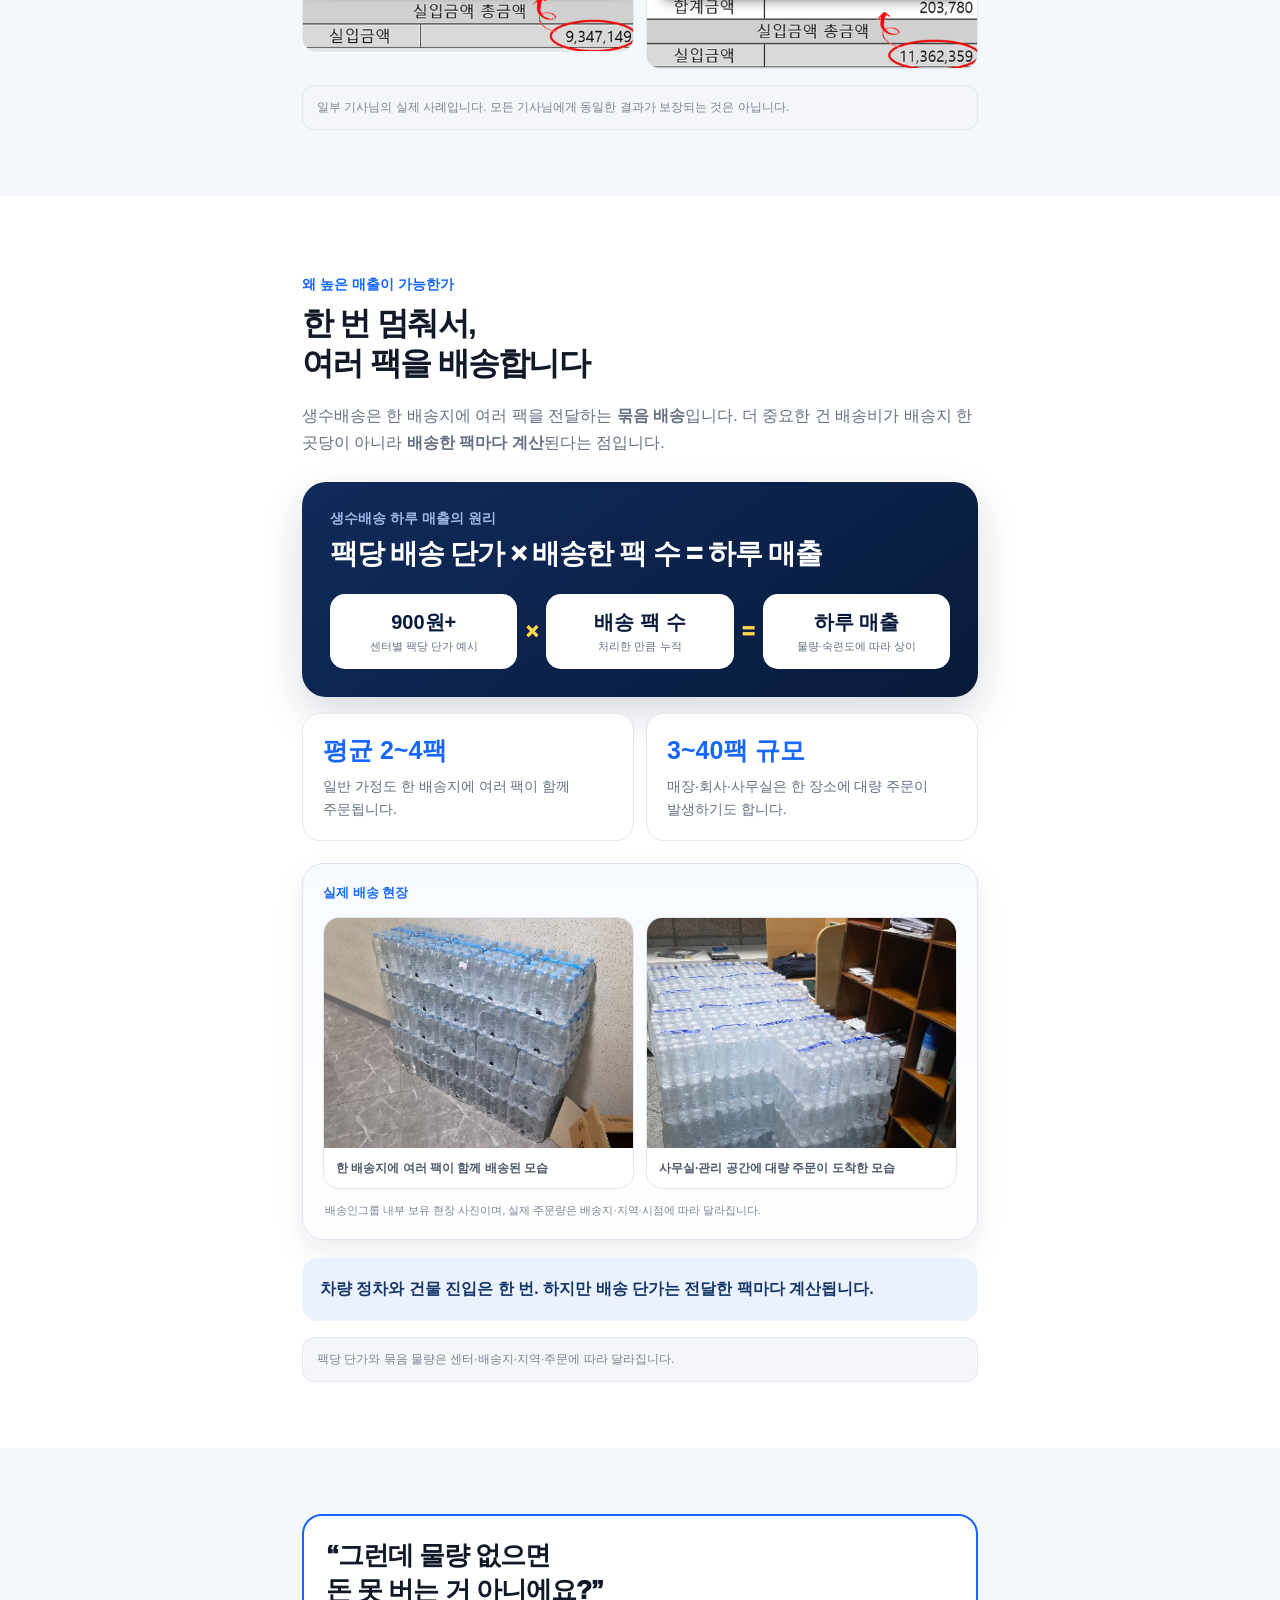
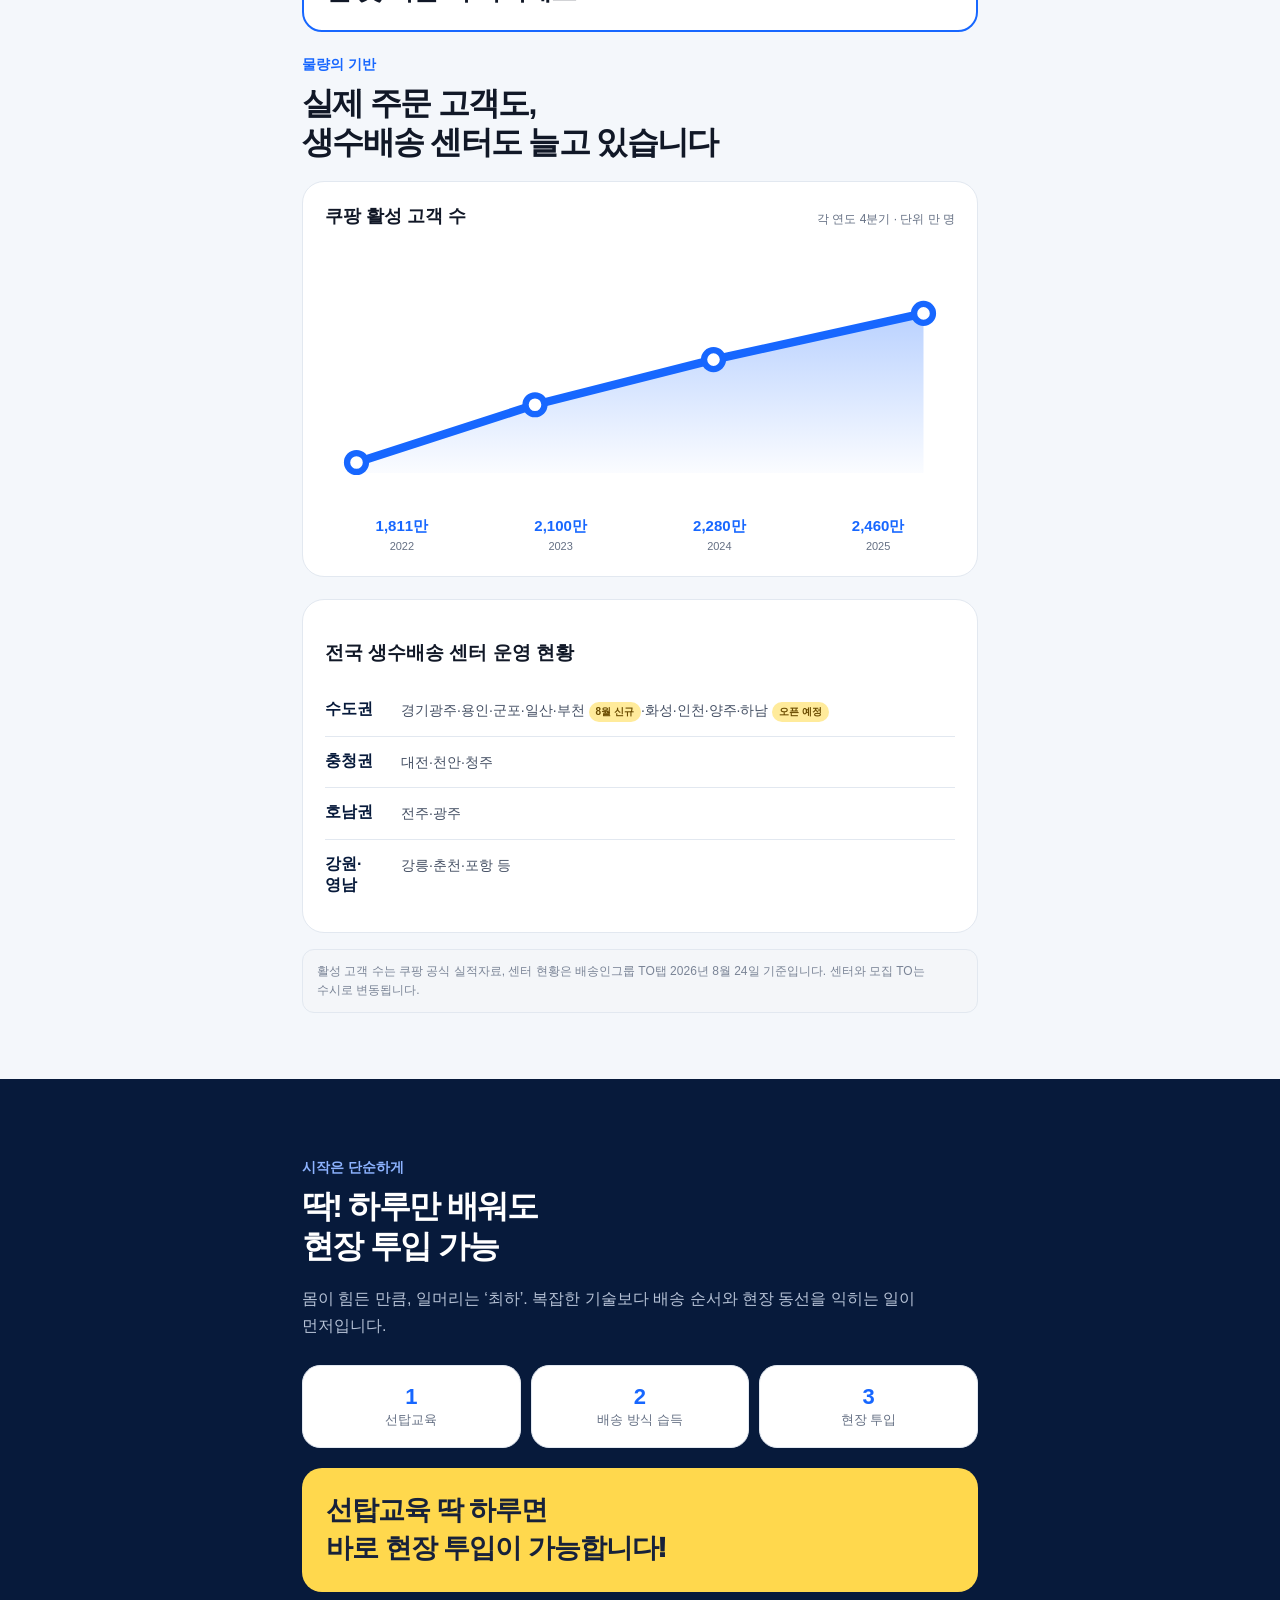
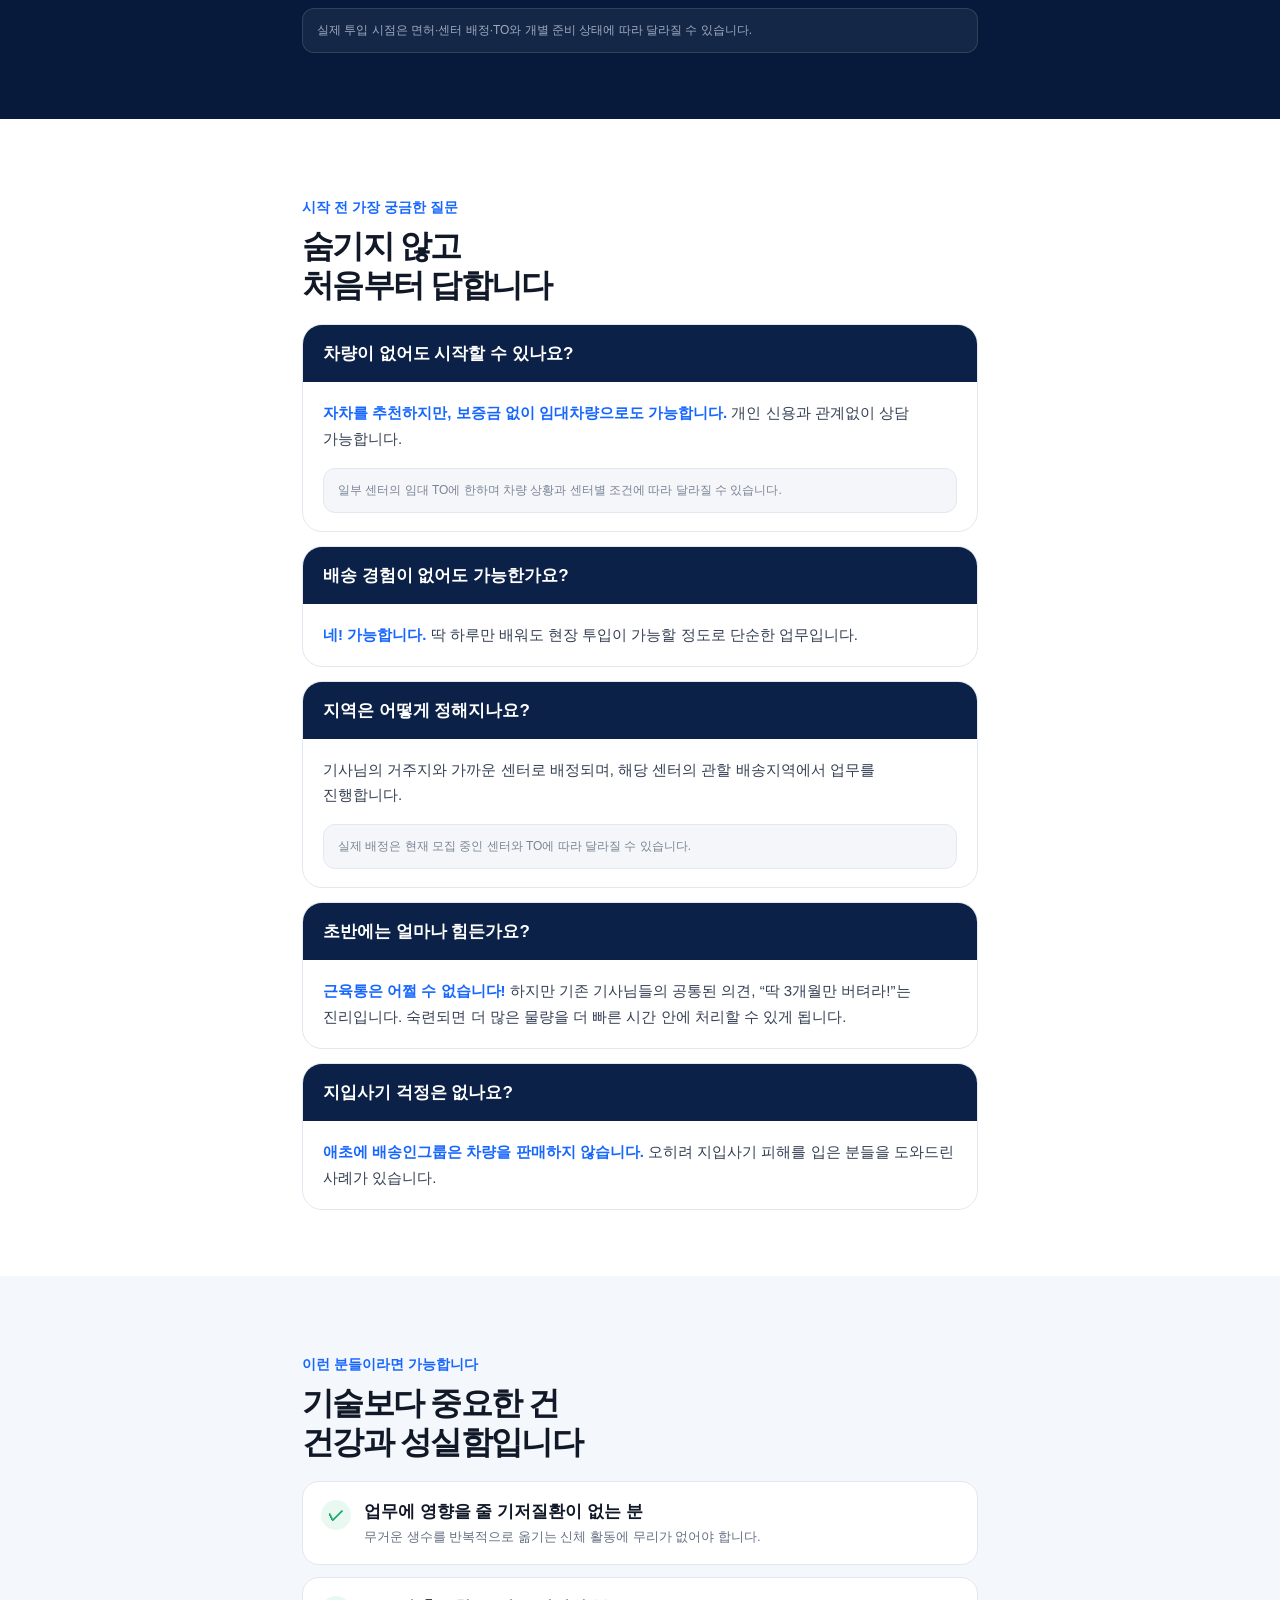
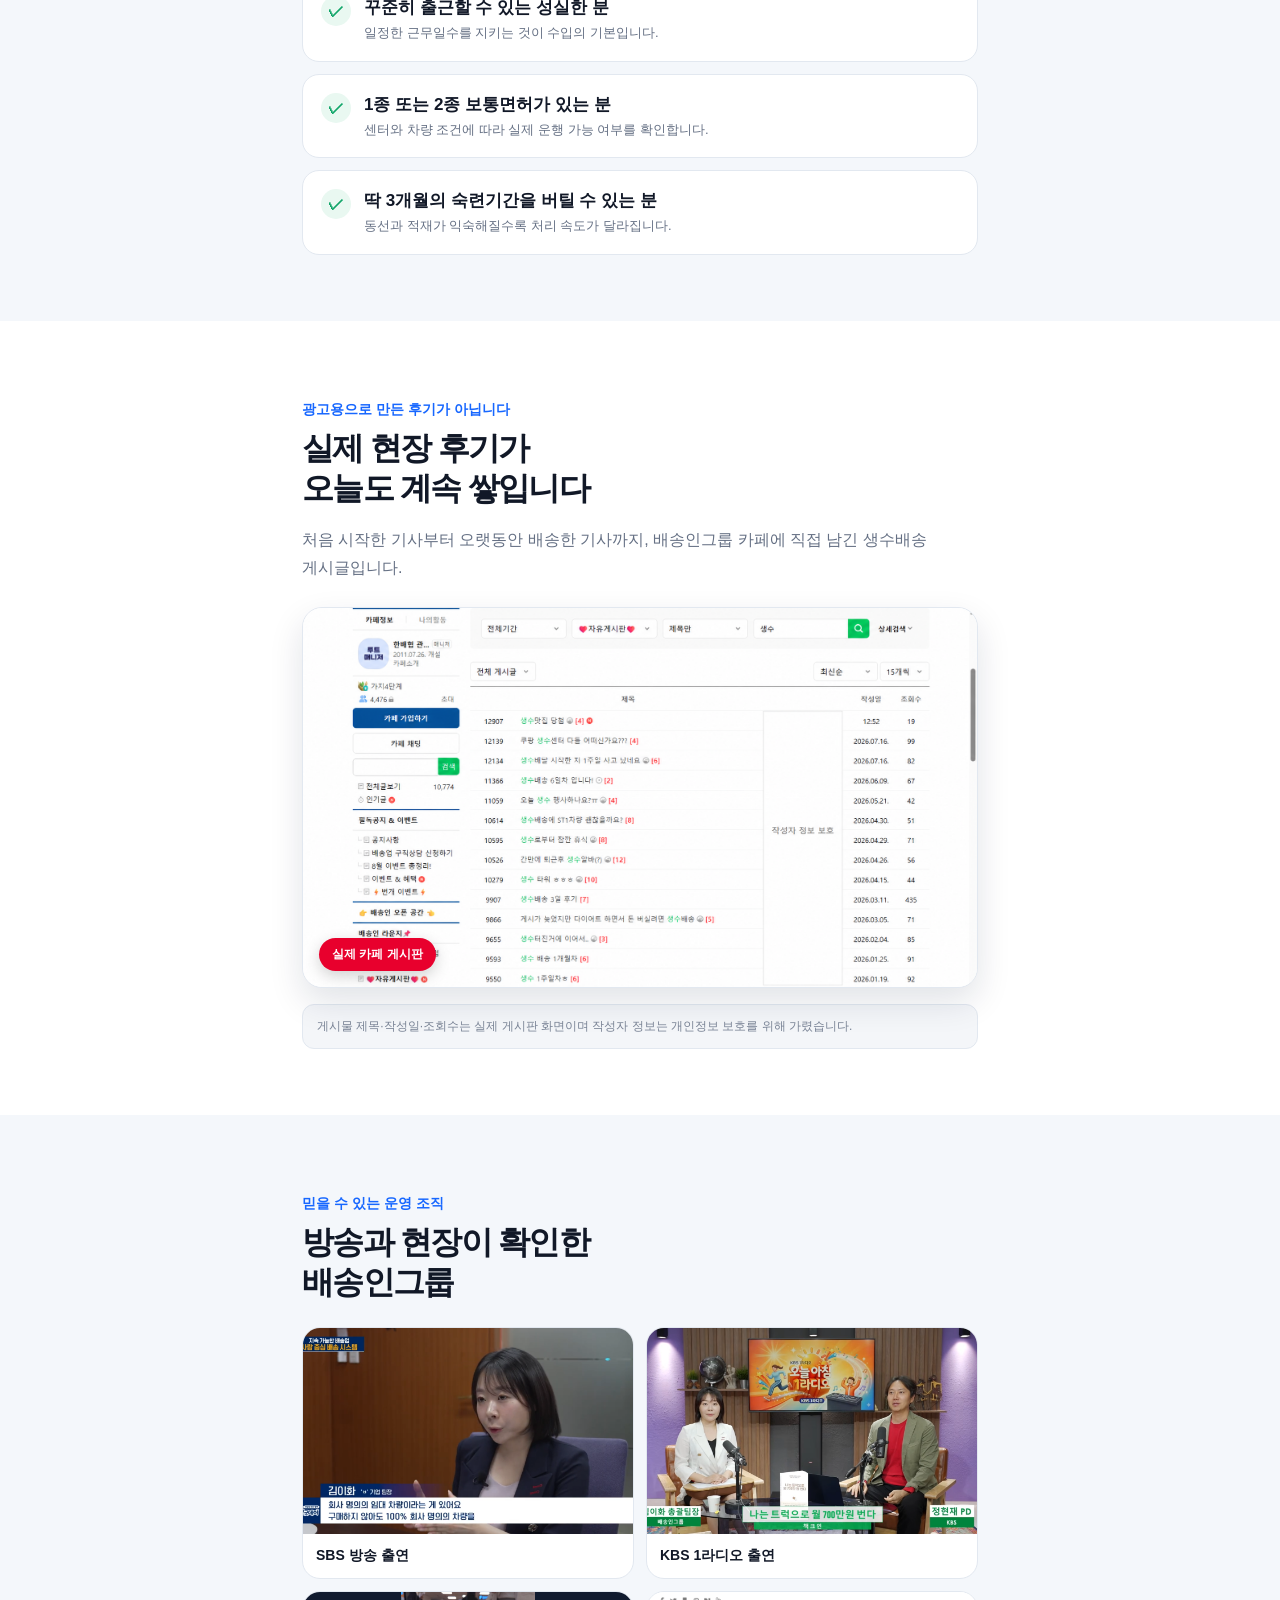
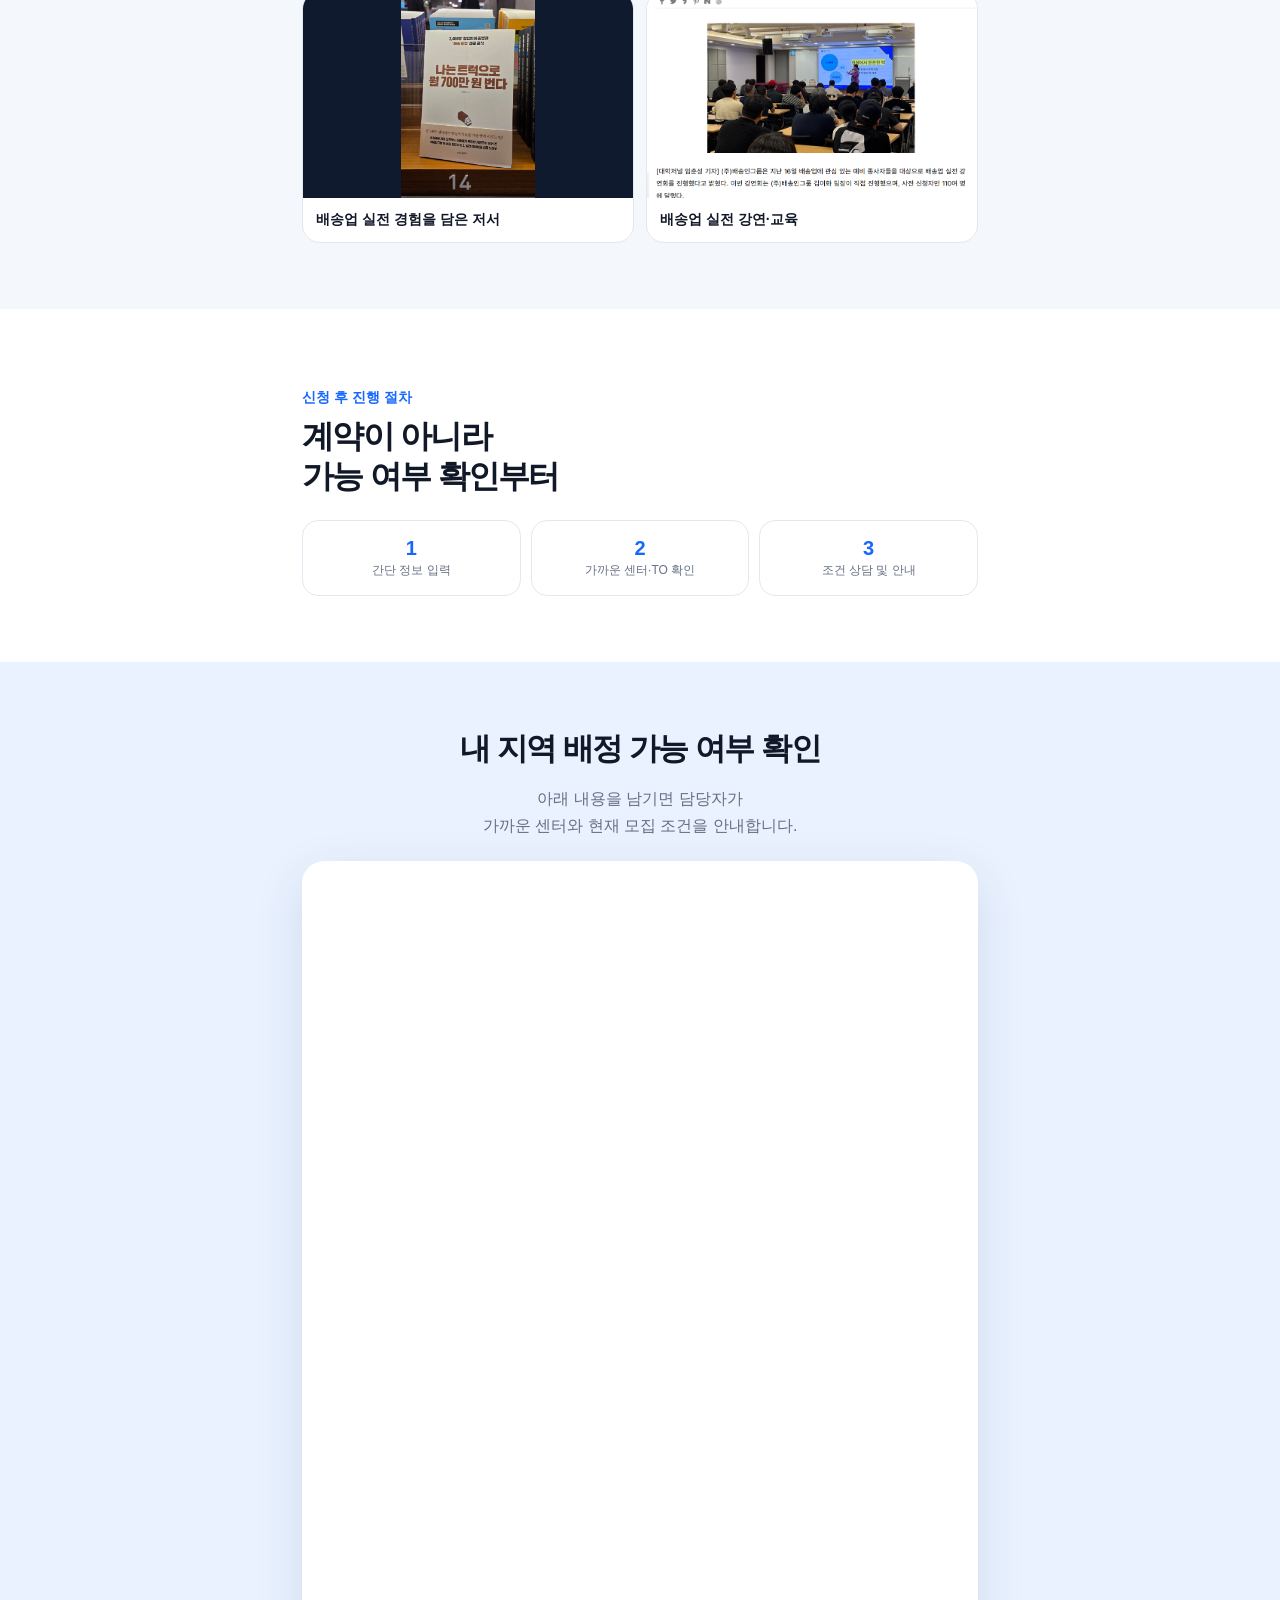
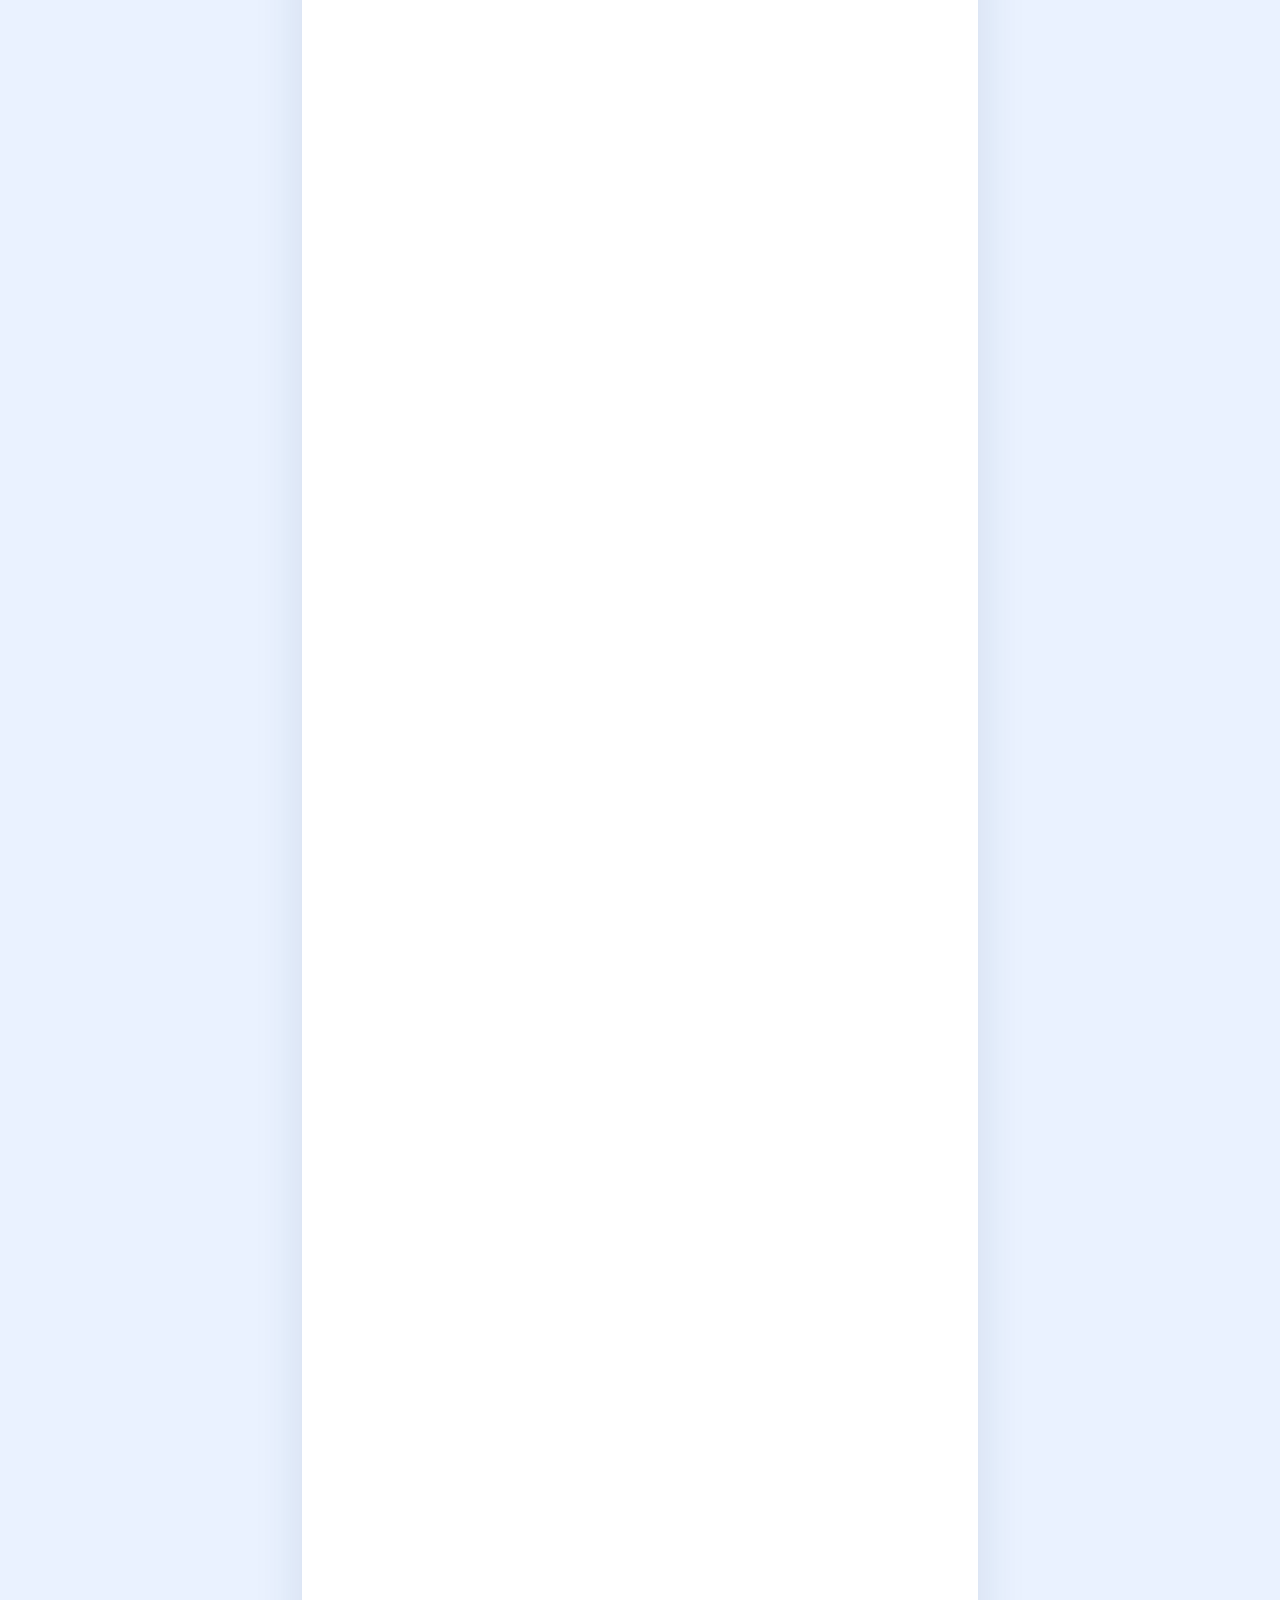
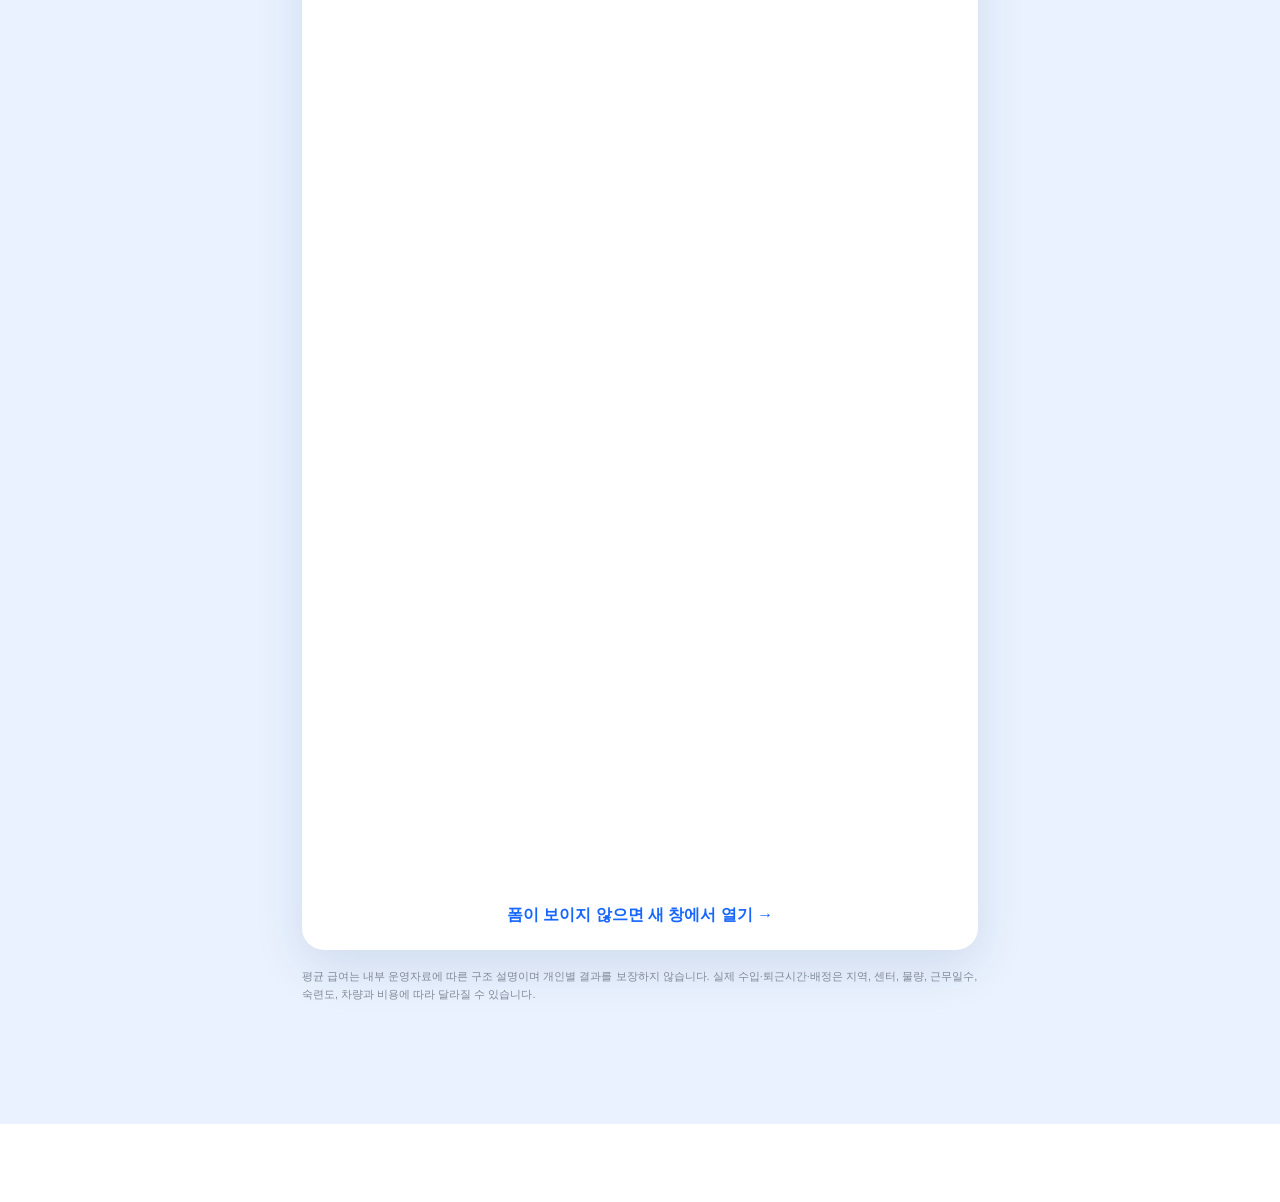
==== commit 2103fa87: "Remove redundant field proof heading" ====
--- a/601/index.html
+++ b/601/index.html
@@ -2,7 +2,7 @@
 <section class="hero dark"><div class="wrap"><p class="eyebrow">쿠팡 생수배송 · 전국 기사 모집</p><h1>평균 급여<br><em>750만원 구조</em></h1><p class="lead">잘 버는 사례가 있는지, 왜 그만큼 벌 수 있는지.<br>정산 내역과 수익구조부터 확인하세요.</p><img class="creative" src="../img/creative-601.webp" alt="평균 급여 750만원 구조 쿠팡 생수배송 기사 모집"><a class="btn" href="#apply" data-location="hero">내 지역 배정 가능 여부 확인하기 →</a><p class="micro">약 1분 소요 · 지역별 모집 여부와 조건은 달라질 수 있습니다.</p><div class="hero-stats"><div class="hero-stat"><strong>750만원</strong><span>평균 급여 구조</span></div><div class="hero-stat"><strong>2~3시</strong><span>숙련 기사 퇴근</span></div><div class="hero-stat"><strong>1·2종</strong><span>보통면허 가능</span></div></div></div></section>
 <section><div class="wrap"><p class="kicker">말이 아니라 정산서로</p><h2 class="title">실제로 받은 금액부터<br>먼저 확인하세요</h2><div class="proof-shot"><img src="../img/jeongsan-1.png" alt="실제 배송기사 정산 내역"></div><p class="disclaimer">실제 기사님의 정산자료이며 개인정보는 가렸습니다. 급여는 지역·물량·근무일수·숙련도와 비용에 따라 달라집니다.</p></div></section>
 <section class="soft"><div class="wrap"><p class="kicker">반복해서 확인되는 실제 사례</p><h2 class="title">한 사람의 이야기가 아닌<br>여러 기사님의 정산 기록</h2><div class="gallery"><img src="../img/jeongsan-2.png" alt="실제 정산 사례 2"><img src="../img/jeongsan-3.png" alt="실제 정산 사례 3"><img src="../img/jeongsan-4.png" alt="실제 정산 사례 4"><img src="../img/jeongsan-5.png" alt="실제 정산 사례 5"></div><p class="disclaimer">일부 기사님의 실제 사례입니다. 모든 기사님에게 동일한 결과가 보장되는 것은 아닙니다.</p></div></section>
-<section id="income"><div class="wrap"><p class="kicker">왜 높은 매출이 가능한가</p><h2 class="title">한 번 멈춰서,<br>여러 팩을 배송합니다</h2><p class="desc">생수배송은 한 배송지에 여러 팩을 전달하는 <b>묶음 배송</b>입니다. 더 중요한 건 배송비가 배송지 한 곳당이 아니라 <b>배송한 팩마다 계산</b>된다는 점입니다.</p><div class="formula"><div class="formula-label">생수배송 하루 매출의 원리</div><div class="formula-main">팩당 배송 단가 × 배송한 팩 수 = 하루 매출</div><div class="equation"><div class="eqbox"><b>900원+</b><span>센터별 팩당 단가 예시</span></div><div class="operator">×</div><div class="eqbox"><b>배송 팩 수</b><span>처리한 만큼 누적</span></div><div class="operator">=</div><div class="eqbox"><b>하루 매출</b><span>물량·숙련도에 따라 상이</span></div></div></div><div class="bundle-cards"><div class="bundle"><strong>평균 2~4팩</strong><p>일반 가정도 한 배송지에 여러 팩이 함께 주문됩니다.</p></div><div class="bundle"><strong>3~40팩 규모</strong><p>매장·회사·사무실은 한 장소에 대량 주문이 발생하기도 합니다.</p></div></div><div class="field-proof"><div class="field-proof-head"><span>실제 배송 현장</span><strong>한 곳에 여러 팩이<br>도착하는 모습입니다</strong></div><div class="field-proof-grid"><figure><img src="../img/water-bundle-1.jpg" alt="한 배송지에 여러 팩의 생수가 함께 배송된 실제 현장" loading="lazy" decoding="async"><figcaption>한 배송지에 여러 팩이 함께 배송된 모습</figcaption></figure><figure><img src="../img/water-bundle-2.jpg" alt="사무실 관리 공간에 대량의 생수가 배송된 실제 현장" loading="lazy" decoding="async"><figcaption>사무실·관리 공간에 대량 주문이 도착한 모습</figcaption></figure></div><p>배송인그룹 내부 보유 현장 사진이며, 실제 주문량은 배송지·지역·시점에 따라 달라집니다.</p></div><div class="one-stop">차량 정차와 건물 진입은 한 번. 하지만 배송 단가는 전달한 팩마다 계산됩니다.</div><p class="disclaimer">팩당 단가와 묶음 물량은 센터·배송지·지역·주문에 따라 달라집니다.</p></div></section>
+<section id="income"><div class="wrap"><p class="kicker">왜 높은 매출이 가능한가</p><h2 class="title">한 번 멈춰서,<br>여러 팩을 배송합니다</h2><p class="desc">생수배송은 한 배송지에 여러 팩을 전달하는 <b>묶음 배송</b>입니다. 더 중요한 건 배송비가 배송지 한 곳당이 아니라 <b>배송한 팩마다 계산</b>된다는 점입니다.</p><div class="formula"><div class="formula-label">생수배송 하루 매출의 원리</div><div class="formula-main">팩당 배송 단가 × 배송한 팩 수 = 하루 매출</div><div class="equation"><div class="eqbox"><b>900원+</b><span>센터별 팩당 단가 예시</span></div><div class="operator">×</div><div class="eqbox"><b>배송 팩 수</b><span>처리한 만큼 누적</span></div><div class="operator">=</div><div class="eqbox"><b>하루 매출</b><span>물량·숙련도에 따라 상이</span></div></div></div><div class="bundle-cards"><div class="bundle"><strong>평균 2~4팩</strong><p>일반 가정도 한 배송지에 여러 팩이 함께 주문됩니다.</p></div><div class="bundle"><strong>3~40팩 규모</strong><p>매장·회사·사무실은 한 장소에 대량 주문이 발생하기도 합니다.</p></div></div><div class="field-proof"><div class="field-proof-head"><span>실제 배송 현장</span></div><div class="field-proof-grid"><figure><img src="../img/water-bundle-1.jpg" alt="한 배송지에 여러 팩의 생수가 함께 배송된 실제 현장" loading="lazy" decoding="async"><figcaption>한 배송지에 여러 팩이 함께 배송된 모습</figcaption></figure><figure><img src="../img/water-bundle-2.jpg" alt="사무실 관리 공간에 대량의 생수가 배송된 실제 현장" loading="lazy" decoding="async"><figcaption>사무실·관리 공간에 대량 주문이 도착한 모습</figcaption></figure></div><p>배송인그룹 내부 보유 현장 사진이며, 실제 주문량은 배송지·지역·시점에 따라 달라집니다.</p></div><div class="one-stop">차량 정차와 건물 진입은 한 번. 하지만 배송 단가는 전달한 팩마다 계산됩니다.</div><p class="disclaimer">팩당 단가와 묶음 물량은 센터·배송지·지역·주문에 따라 달라집니다.</p></div></section>
 <section class="soft"><div class="wrap"><div class="question">“그런데 물량 없으면<br>돈 못 버는 거 아니에요?”</div><p class="kicker">물량의 기반</p><h2 class="title">실제 주문 고객도,<br>생수배송 센터도 늘고 있습니다</h2><div class="chart"><div class="chart-head"><strong>쿠팡 활성 고객 수</strong><span>각 연도 4분기 · 단위 만 명</span></div><svg viewBox="0 0 600 250" role="img" aria-label="쿠팡 활성 고객 수 2022년 1811만명, 2023년 2100만명, 2024년 2280만명, 2025년 2460만명"><defs><linearGradient id="area" x1="0" y1="0" x2="0" y2="1"><stop offset="0" stop-color="#1767ff" stop-opacity=".3"/><stop offset="1" stop-color="#1767ff" stop-opacity=".02"/></linearGradient></defs><path d="M30 210 L200 155 L370 112 L570 68 L570 220 L30 220 Z" fill="url(#area)"/><path d="M30 210 L200 155 L370 112 L570 68" fill="none" stroke="#1767ff" stroke-width="8" stroke-linecap="round" stroke-linejoin="round"/><g fill="#fff" stroke="#1767ff" stroke-width="6"><circle cx="30" cy="210" r="9"/><circle cx="200" cy="155" r="9"/><circle cx="370" cy="112" r="9"/><circle cx="570" cy="68" r="9"/></g></svg><div class="chart-values"><div><strong>1,811만</strong><span>2022</span></div><div><strong>2,100만</strong><span>2023</span></div><div><strong>2,280만</strong><span>2024</span></div><div><strong>2,460만</strong><span>2025</span></div></div></div><div class="centers"><h3>전국 생수배송 센터 운영 현황</h3><div class="center-row"><div class="region">수도권</div><div class="places">경기광주·용인·군포·일산·부천<span class="new">8월 신규</span>·화성·인천·양주·하남<span class="new">오픈 예정</span></div></div><div class="center-row"><div class="region">충청권</div><div class="places">대전·천안·청주</div></div><div class="center-row"><div class="region">호남권</div><div class="places">전주·광주</div></div><div class="center-row"><div class="region">강원·영남</div><div class="places">강릉·춘천·포항 등</div></div></div><p class="disclaimer">활성 고객 수는 쿠팡 공식 실적자료, 센터 현황은 배송인그룹 TO탭 2026년 8월 24일 기준입니다. 센터와 모집 TO는 수시로 변동됩니다.</p></div></section>
 <section class="navy"><div class="wrap"><p class="kicker">시작은 단순하게</p><h2 class="title">딱! 하루만 배워도<br>현장 투입 가능</h2><p class="desc">몸이 힘든 만큼, 일머리는 ‘최하’. 복잡한 기술보다 배송 순서와 현장 동선을 익히는 일이 먼저입니다.</p><div class="training"><div class="step"><b>1</b><span>선탑교육</span></div><div class="step"><b>2</b><span>배송 방식 습득</span></div><div class="step"><b>3</b><span>현장 투입</span></div></div><div class="punch">선탑교육 딱 하루면<br>바로 현장 투입이 가능합니다!</div><p class="disclaimer">실제 투입 시점은 면허·센터 배정·TO와 개별 준비 상태에 따라 달라질 수 있습니다.</p></div></section>
 <section><div class="wrap"><p class="kicker">시작 전 가장 궁금한 질문</p><h2 class="title">숨기지 않고<br>처음부터 답합니다</h2><div class="faq-list"><article class="faq"><div class="faq-q">차량이 없어도 시작할 수 있나요?</div><div class="faq-a"><b>자차를 추천하지만, 보증금 없이 임대차량으로도 가능합니다.</b> 개인 신용과 관계없이 상담 가능합니다.<p class="disclaimer">일부 센터의 임대 TO에 한하며 차량 상황과 센터별 조건에 따라 달라질 수 있습니다.</p></div></article><article class="faq"><div class="faq-q">배송 경험이 없어도 가능한가요?</div><div class="faq-a"><b>네! 가능합니다.</b> 딱 하루만 배워도 현장 투입이 가능할 정도로 단순한 업무입니다.</div></article><article class="faq"><div class="faq-q">지역은 어떻게 정해지나요?</div><div class="faq-a">기사님의 거주지와 가까운 센터로 배정되며, 해당 센터의 관할 배송지역에서 업무를 진행합니다.<p class="disclaimer">실제 배정은 현재 모집 중인 센터와 TO에 따라 달라질 수 있습니다.</p></div></article><article class="faq"><div class="faq-q">초반에는 얼마나 힘든가요?</div><div class="faq-a"><b>근육통은 어쩔 수 없습니다!</b> 하지만 기존 기사님들의 공통된 의견, “딱 3개월만 버텨라!”는 진리입니다. 숙련되면 더 많은 물량을 더 빠른 시간 안에 처리할 수 있게 됩니다.</div></article><article class="faq"><div class="faq-q">지입사기 걱정은 없나요?</div><div class="faq-a"><b>애초에 배송인그룹은 차량을 판매하지 않습니다.</b> 오히려 지입사기 피해를 입은 분들을 도와드린 사례가 있습니다.</div></article></div></div></section>
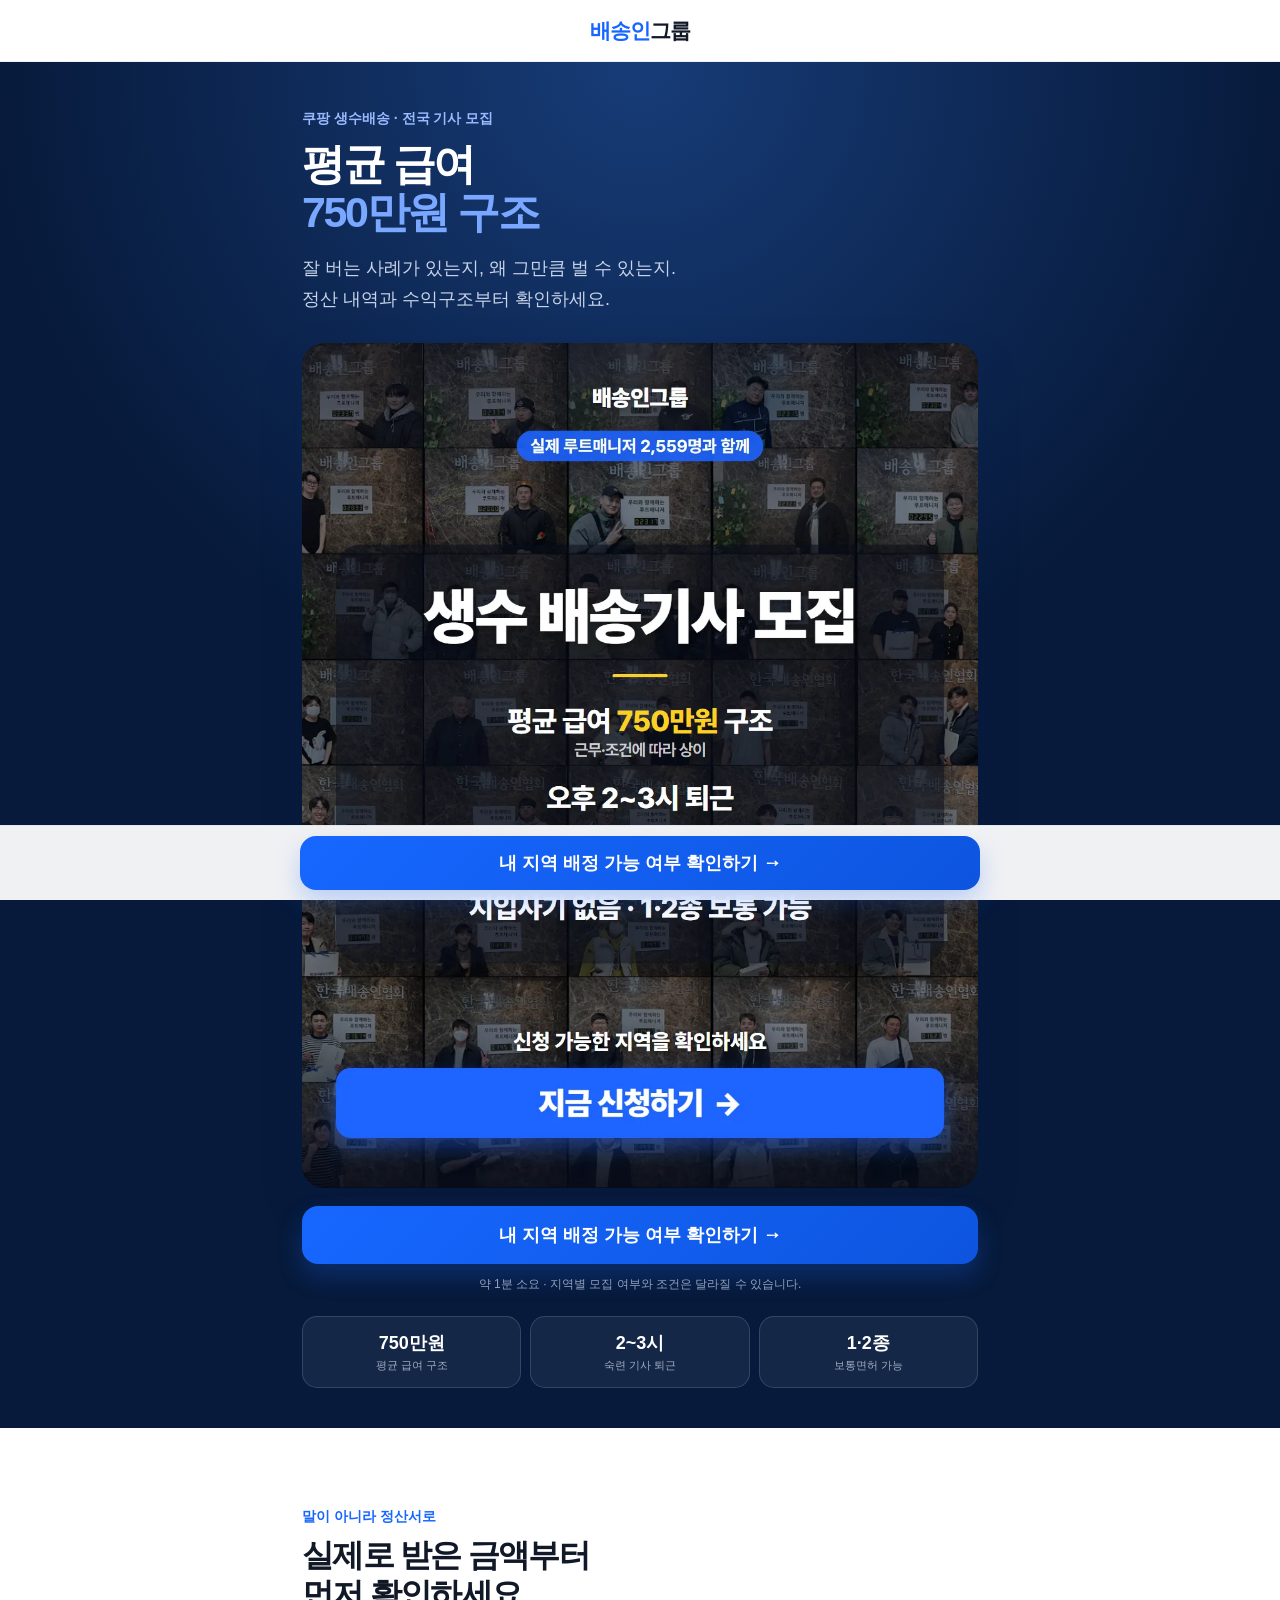
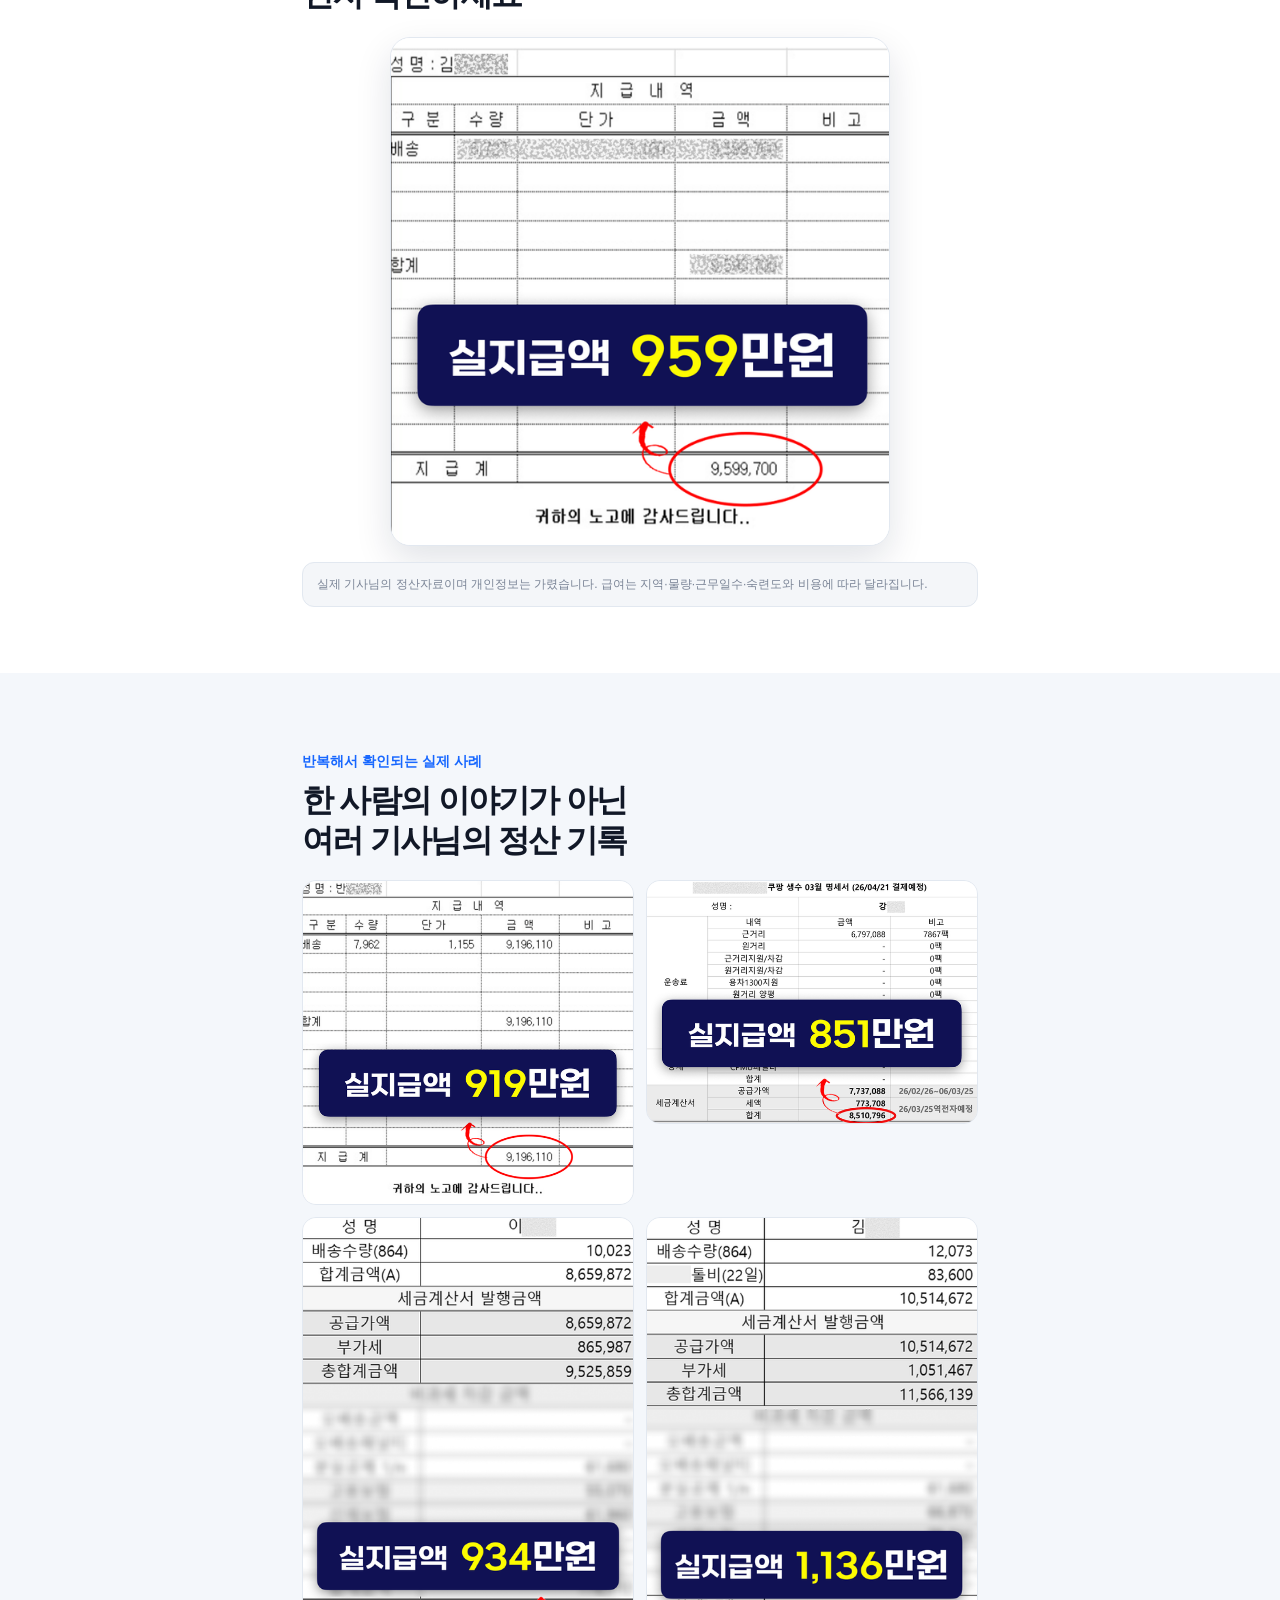
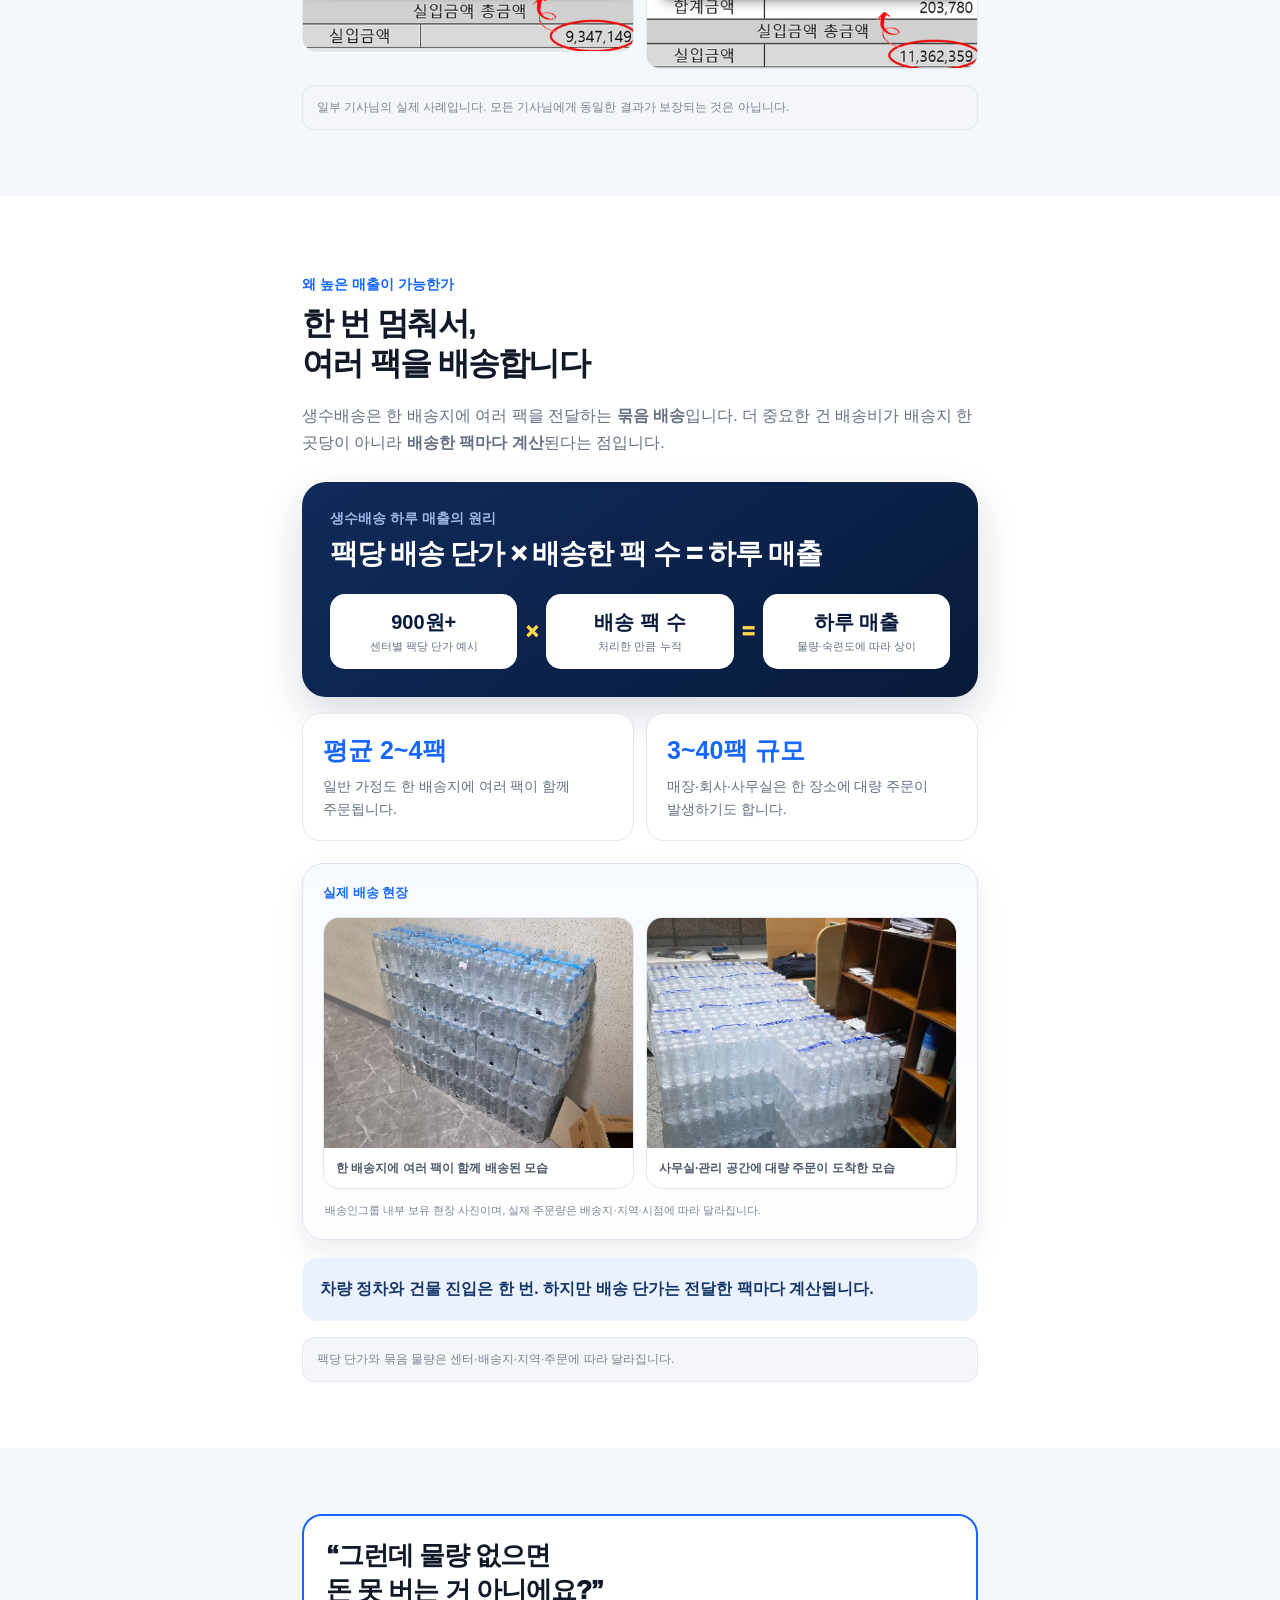
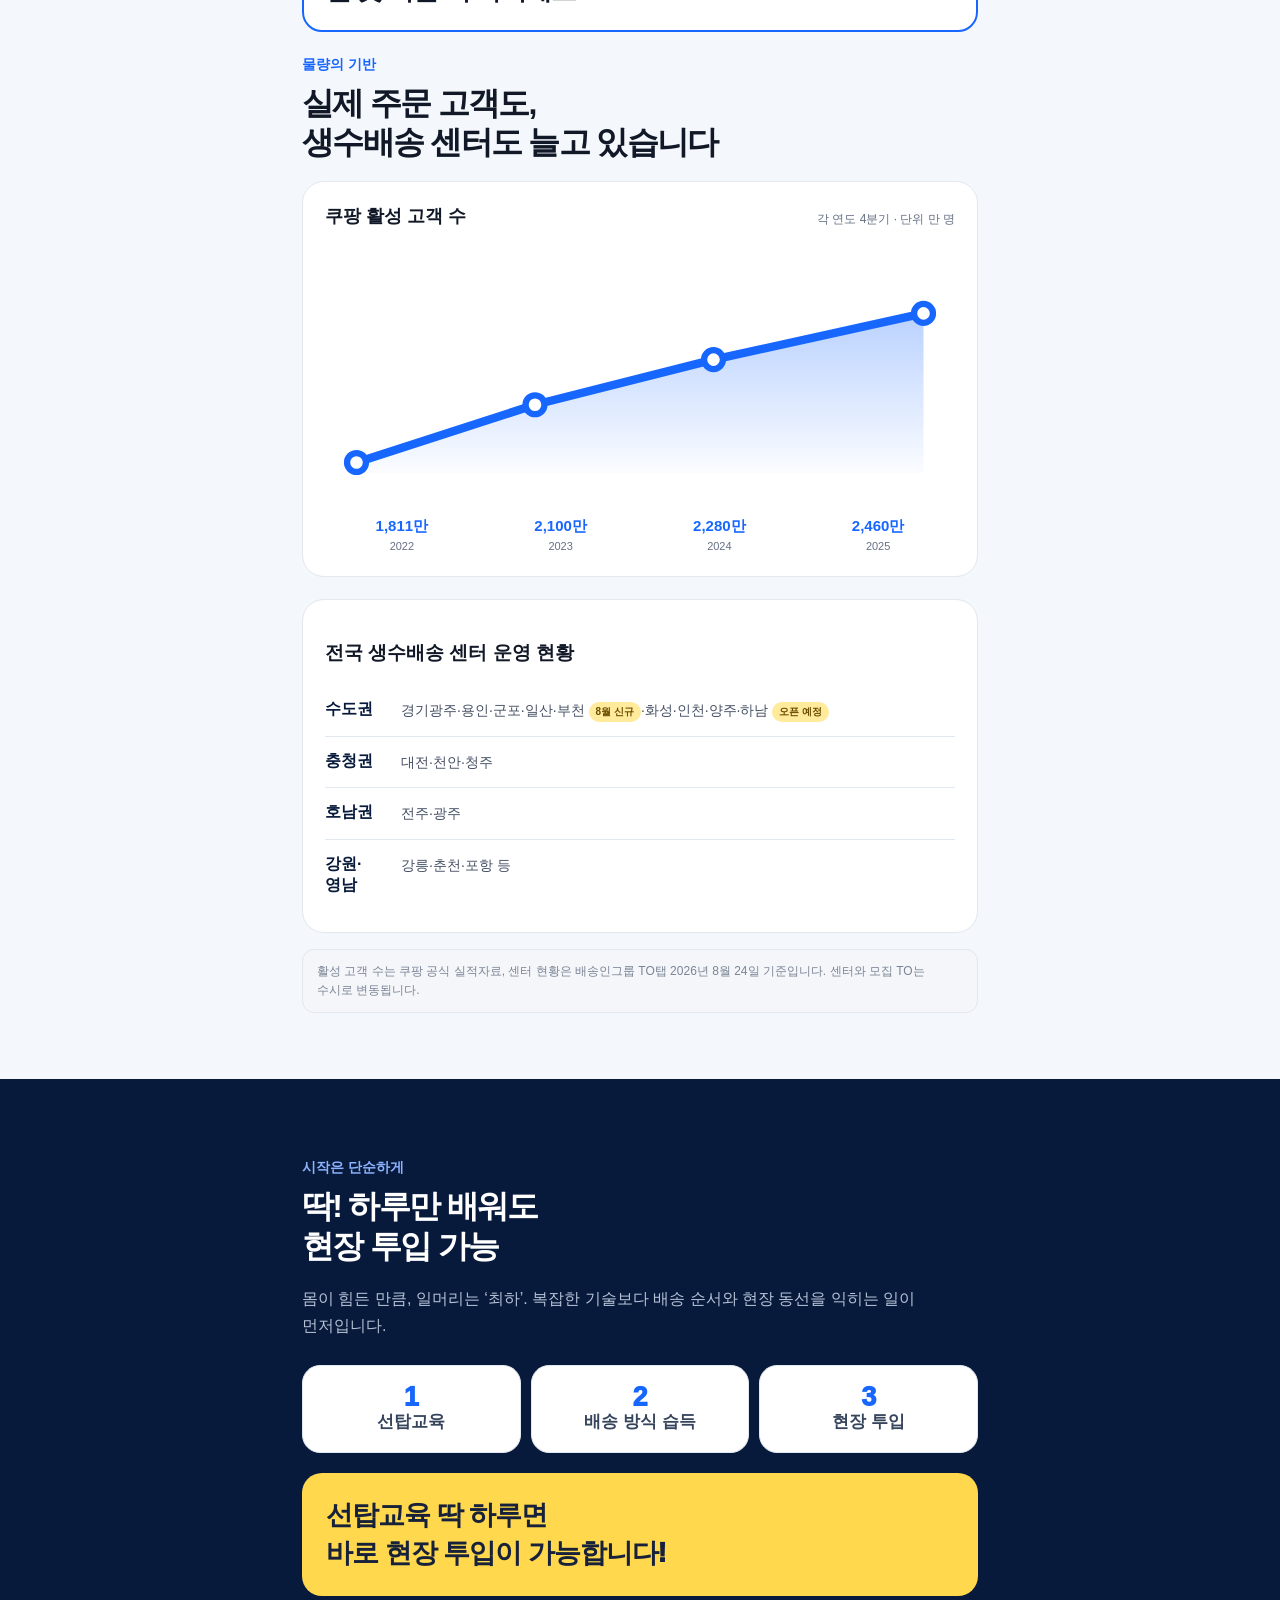
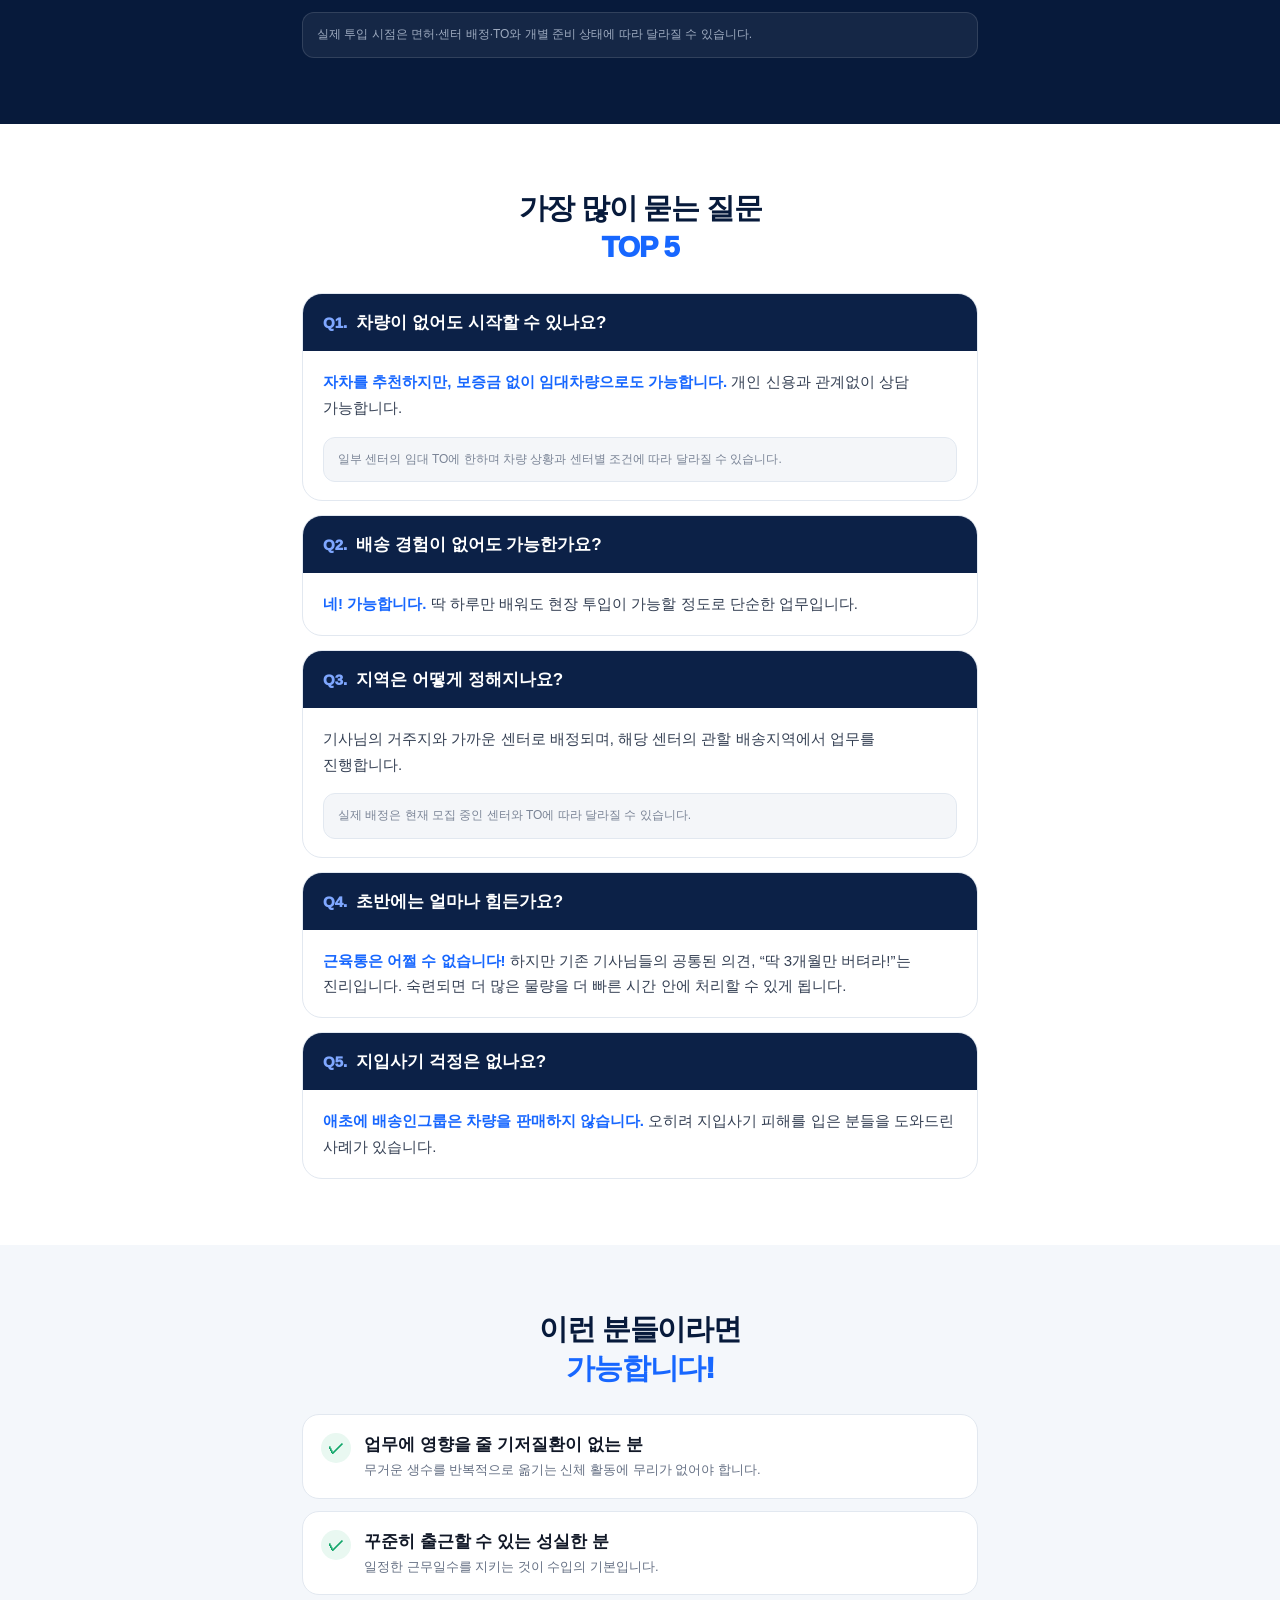
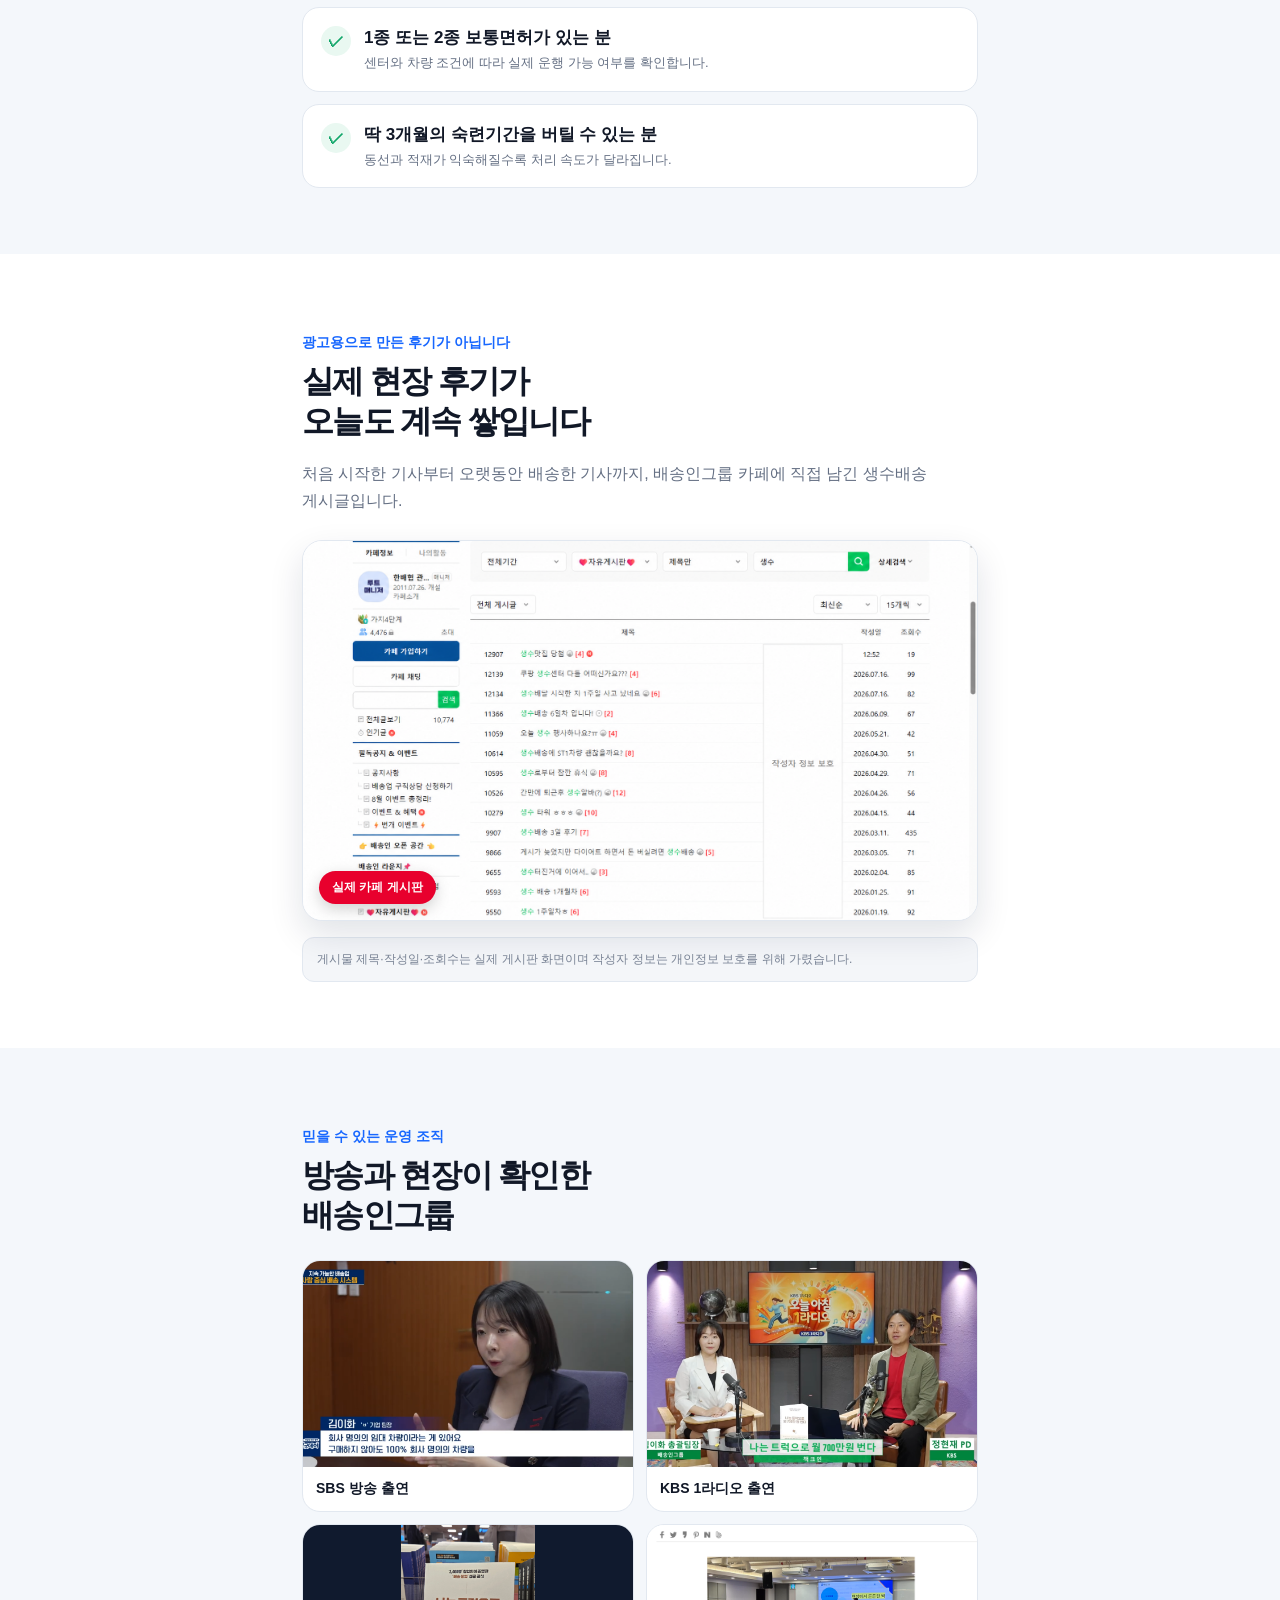
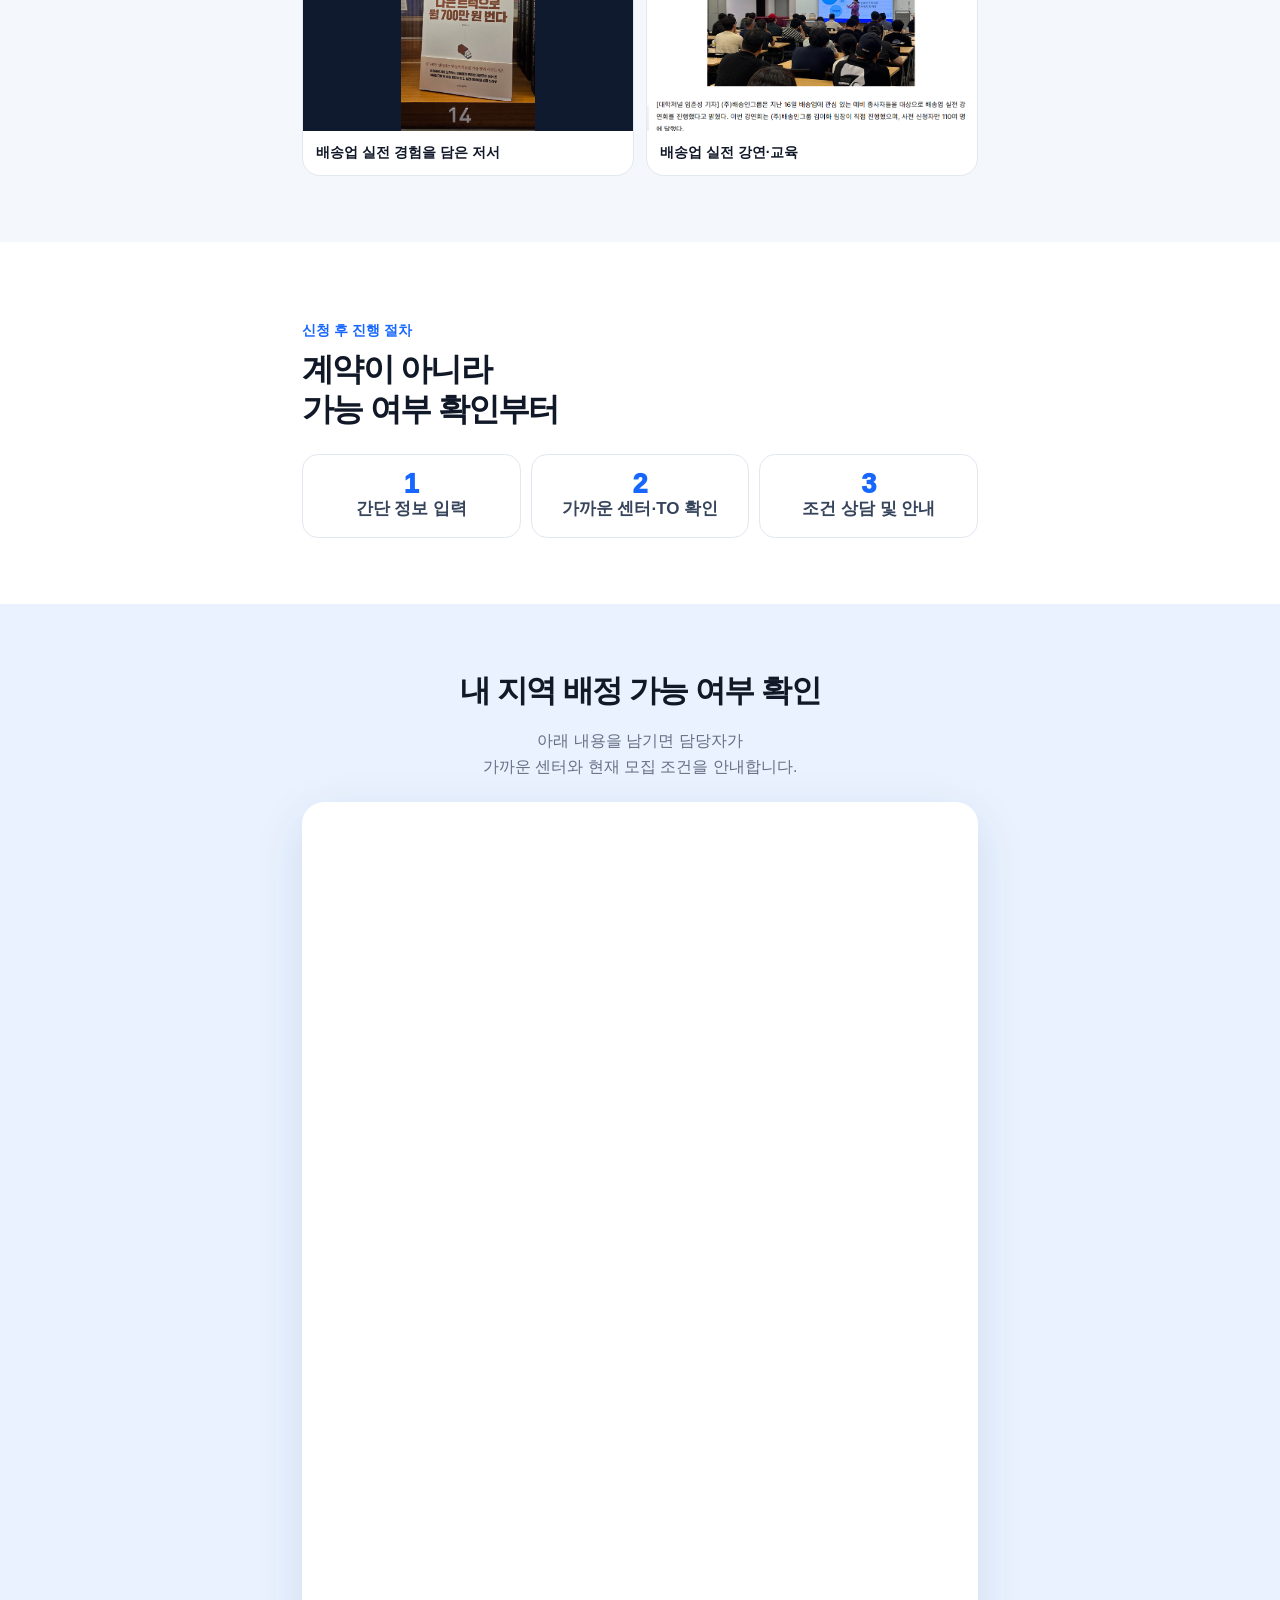
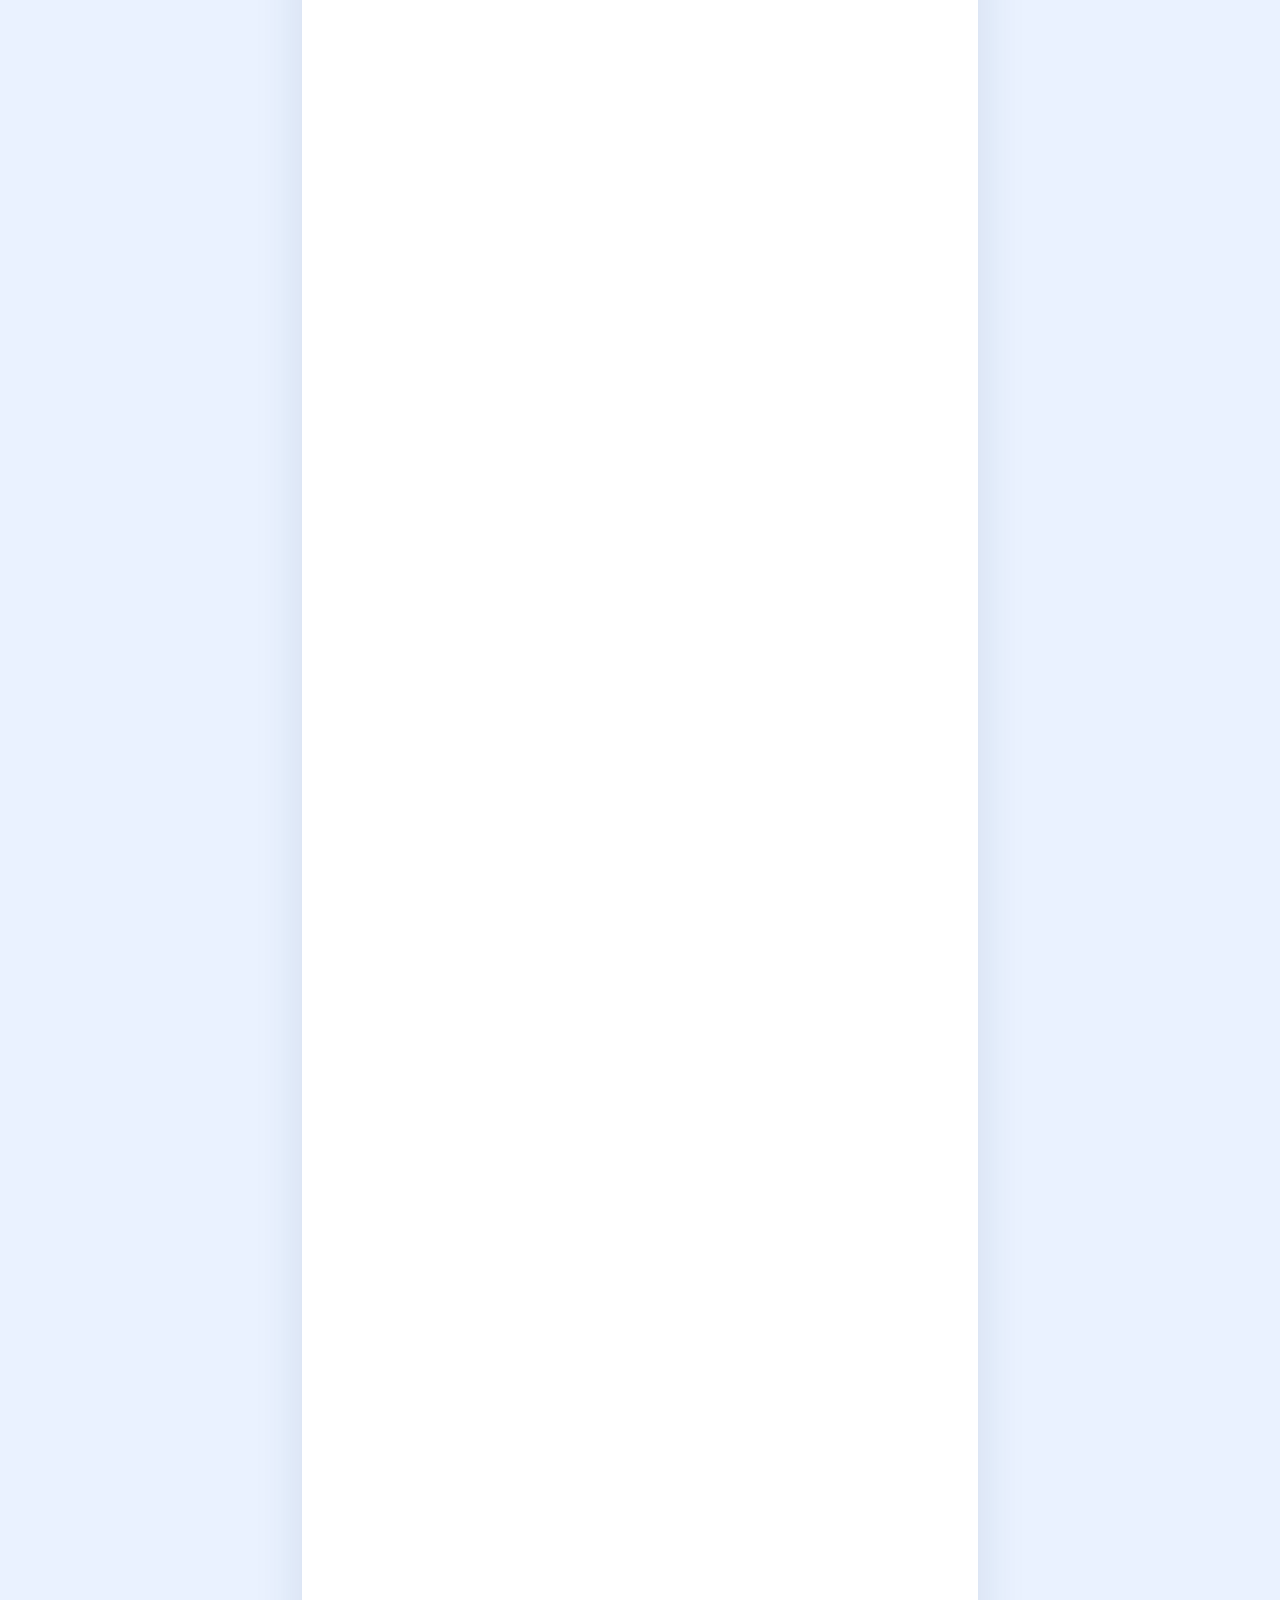
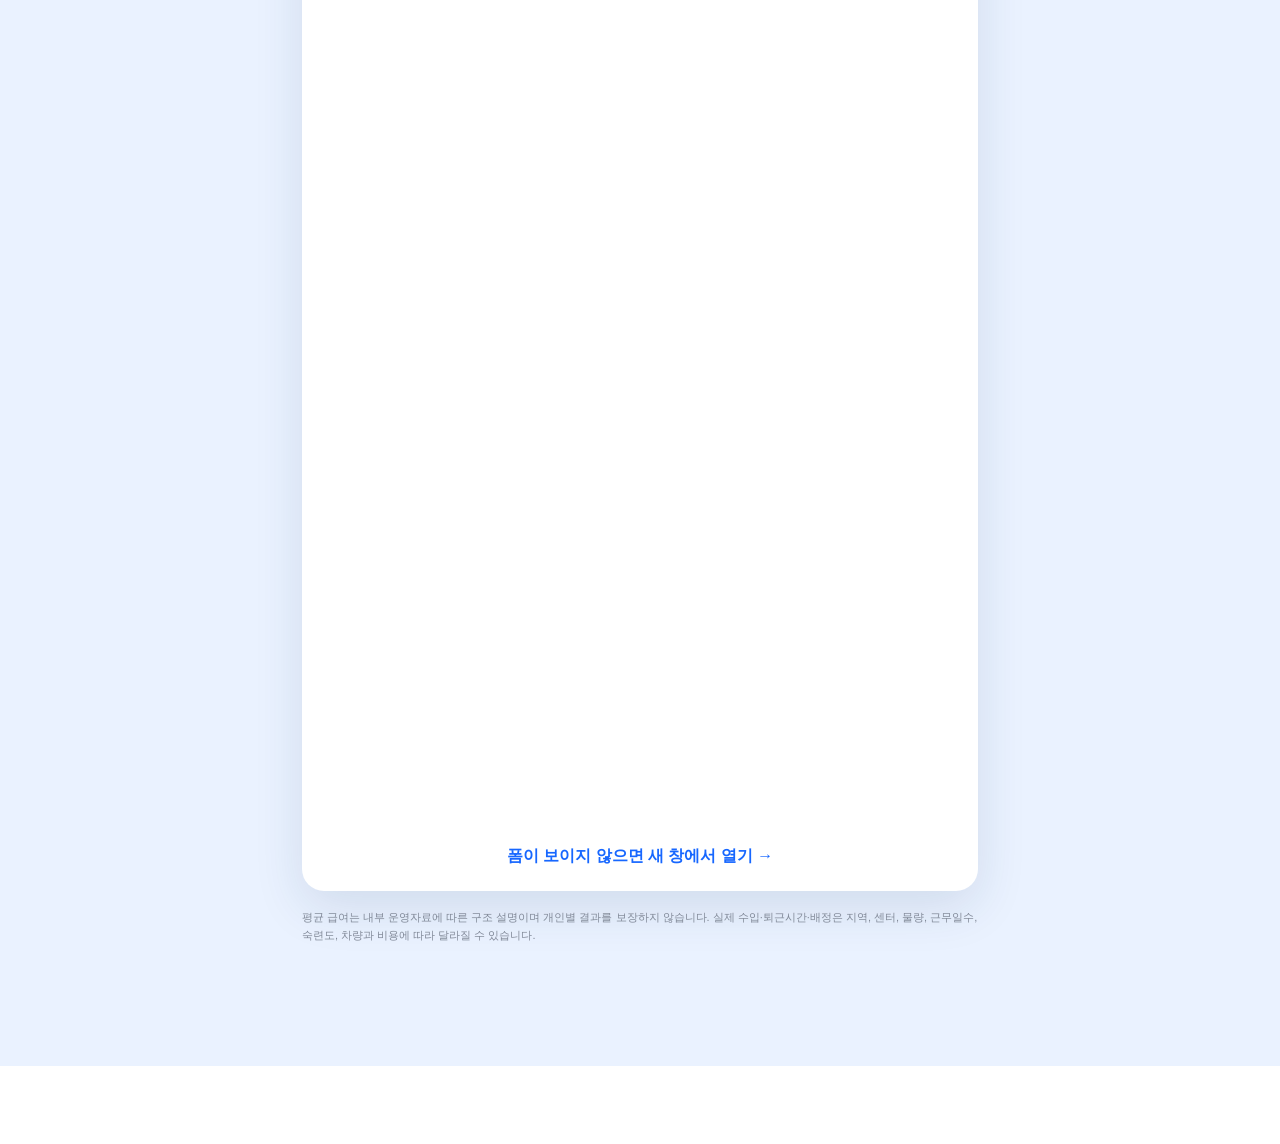
==== commit 3aa2901c: "Refine FAQ and eligibility section hierarchy" ====
--- a/601/index.html
+++ b/601/index.html
@@ -5,8 +5,8 @@
 <section id="income"><div class="wrap"><p class="kicker">왜 높은 매출이 가능한가</p><h2 class="title">한 번 멈춰서,<br>여러 팩을 배송합니다</h2><p class="desc">생수배송은 한 배송지에 여러 팩을 전달하는 <b>묶음 배송</b>입니다. 더 중요한 건 배송비가 배송지 한 곳당이 아니라 <b>배송한 팩마다 계산</b>된다는 점입니다.</p><div class="formula"><div class="formula-label">생수배송 하루 매출의 원리</div><div class="formula-main">팩당 배송 단가 × 배송한 팩 수 = 하루 매출</div><div class="equation"><div class="eqbox"><b>900원+</b><span>센터별 팩당 단가 예시</span></div><div class="operator">×</div><div class="eqbox"><b>배송 팩 수</b><span>처리한 만큼 누적</span></div><div class="operator">=</div><div class="eqbox"><b>하루 매출</b><span>물량·숙련도에 따라 상이</span></div></div></div><div class="bundle-cards"><div class="bundle"><strong>평균 2~4팩</strong><p>일반 가정도 한 배송지에 여러 팩이 함께 주문됩니다.</p></div><div class="bundle"><strong>3~40팩 규모</strong><p>매장·회사·사무실은 한 장소에 대량 주문이 발생하기도 합니다.</p></div></div><div class="field-proof"><div class="field-proof-head"><span>실제 배송 현장</span></div><div class="field-proof-grid"><figure><img src="../img/water-bundle-1.jpg" alt="한 배송지에 여러 팩의 생수가 함께 배송된 실제 현장" loading="lazy" decoding="async"><figcaption>한 배송지에 여러 팩이 함께 배송된 모습</figcaption></figure><figure><img src="../img/water-bundle-2.jpg" alt="사무실 관리 공간에 대량의 생수가 배송된 실제 현장" loading="lazy" decoding="async"><figcaption>사무실·관리 공간에 대량 주문이 도착한 모습</figcaption></figure></div><p>배송인그룹 내부 보유 현장 사진이며, 실제 주문량은 배송지·지역·시점에 따라 달라집니다.</p></div><div class="one-stop">차량 정차와 건물 진입은 한 번. 하지만 배송 단가는 전달한 팩마다 계산됩니다.</div><p class="disclaimer">팩당 단가와 묶음 물량은 센터·배송지·지역·주문에 따라 달라집니다.</p></div></section>
 <section class="soft"><div class="wrap"><div class="question">“그런데 물량 없으면<br>돈 못 버는 거 아니에요?”</div><p class="kicker">물량의 기반</p><h2 class="title">실제 주문 고객도,<br>생수배송 센터도 늘고 있습니다</h2><div class="chart"><div class="chart-head"><strong>쿠팡 활성 고객 수</strong><span>각 연도 4분기 · 단위 만 명</span></div><svg viewBox="0 0 600 250" role="img" aria-label="쿠팡 활성 고객 수 2022년 1811만명, 2023년 2100만명, 2024년 2280만명, 2025년 2460만명"><defs><linearGradient id="area" x1="0" y1="0" x2="0" y2="1"><stop offset="0" stop-color="#1767ff" stop-opacity=".3"/><stop offset="1" stop-color="#1767ff" stop-opacity=".02"/></linearGradient></defs><path d="M30 210 L200 155 L370 112 L570 68 L570 220 L30 220 Z" fill="url(#area)"/><path d="M30 210 L200 155 L370 112 L570 68" fill="none" stroke="#1767ff" stroke-width="8" stroke-linecap="round" stroke-linejoin="round"/><g fill="#fff" stroke="#1767ff" stroke-width="6"><circle cx="30" cy="210" r="9"/><circle cx="200" cy="155" r="9"/><circle cx="370" cy="112" r="9"/><circle cx="570" cy="68" r="9"/></g></svg><div class="chart-values"><div><strong>1,811만</strong><span>2022</span></div><div><strong>2,100만</strong><span>2023</span></div><div><strong>2,280만</strong><span>2024</span></div><div><strong>2,460만</strong><span>2025</span></div></div></div><div class="centers"><h3>전국 생수배송 센터 운영 현황</h3><div class="center-row"><div class="region">수도권</div><div class="places">경기광주·용인·군포·일산·부천<span class="new">8월 신규</span>·화성·인천·양주·하남<span class="new">오픈 예정</span></div></div><div class="center-row"><div class="region">충청권</div><div class="places">대전·천안·청주</div></div><div class="center-row"><div class="region">호남권</div><div class="places">전주·광주</div></div><div class="center-row"><div class="region">강원·영남</div><div class="places">강릉·춘천·포항 등</div></div></div><p class="disclaimer">활성 고객 수는 쿠팡 공식 실적자료, 센터 현황은 배송인그룹 TO탭 2026년 8월 24일 기준입니다. 센터와 모집 TO는 수시로 변동됩니다.</p></div></section>
 <section class="navy"><div class="wrap"><p class="kicker">시작은 단순하게</p><h2 class="title">딱! 하루만 배워도<br>현장 투입 가능</h2><p class="desc">몸이 힘든 만큼, 일머리는 ‘최하’. 복잡한 기술보다 배송 순서와 현장 동선을 익히는 일이 먼저입니다.</p><div class="training"><div class="step"><b>1</b><span>선탑교육</span></div><div class="step"><b>2</b><span>배송 방식 습득</span></div><div class="step"><b>3</b><span>현장 투입</span></div></div><div class="punch">선탑교육 딱 하루면<br>바로 현장 투입이 가능합니다!</div><p class="disclaimer">실제 투입 시점은 면허·센터 배정·TO와 개별 준비 상태에 따라 달라질 수 있습니다.</p></div></section>
-<section><div class="wrap"><p class="kicker">시작 전 가장 궁금한 질문</p><h2 class="title">숨기지 않고<br>처음부터 답합니다</h2><div class="faq-list"><article class="faq"><div class="faq-q">차량이 없어도 시작할 수 있나요?</div><div class="faq-a"><b>자차를 추천하지만, 보증금 없이 임대차량으로도 가능합니다.</b> 개인 신용과 관계없이 상담 가능합니다.<p class="disclaimer">일부 센터의 임대 TO에 한하며 차량 상황과 센터별 조건에 따라 달라질 수 있습니다.</p></div></article><article class="faq"><div class="faq-q">배송 경험이 없어도 가능한가요?</div><div class="faq-a"><b>네! 가능합니다.</b> 딱 하루만 배워도 현장 투입이 가능할 정도로 단순한 업무입니다.</div></article><article class="faq"><div class="faq-q">지역은 어떻게 정해지나요?</div><div class="faq-a">기사님의 거주지와 가까운 센터로 배정되며, 해당 센터의 관할 배송지역에서 업무를 진행합니다.<p class="disclaimer">실제 배정은 현재 모집 중인 센터와 TO에 따라 달라질 수 있습니다.</p></div></article><article class="faq"><div class="faq-q">초반에는 얼마나 힘든가요?</div><div class="faq-a"><b>근육통은 어쩔 수 없습니다!</b> 하지만 기존 기사님들의 공통된 의견, “딱 3개월만 버텨라!”는 진리입니다. 숙련되면 더 많은 물량을 더 빠른 시간 안에 처리할 수 있게 됩니다.</div></article><article class="faq"><div class="faq-q">지입사기 걱정은 없나요?</div><div class="faq-a"><b>애초에 배송인그룹은 차량을 판매하지 않습니다.</b> 오히려 지입사기 피해를 입은 분들을 도와드린 사례가 있습니다.</div></article></div></div></section>
-<section class="soft"><div class="wrap"><p class="kicker">이런 분들이라면 가능합니다</p><h2 class="title">기술보다 중요한 건<br>건강과 성실함입니다</h2><div class="fit-list"><div class="fit"><i>✓</i><div><strong>업무에 영향을 줄 기저질환이 없는 분</strong><p>무거운 생수를 반복적으로 옮기는 신체 활동에 무리가 없어야 합니다.</p></div></div><div class="fit"><i>✓</i><div><strong>꾸준히 출근할 수 있는 성실한 분</strong><p>일정한 근무일수를 지키는 것이 수입의 기본입니다.</p></div></div><div class="fit"><i>✓</i><div><strong>1종 또는 2종 보통면허가 있는 분</strong><p>센터와 차량 조건에 따라 실제 운행 가능 여부를 확인합니다.</p></div></div><div class="fit"><i>✓</i><div><strong>딱 3개월의 숙련기간을 버틸 수 있는 분</strong><p>동선과 적재가 익숙해질수록 처리 속도가 달라집니다.</p></div></div></div></div></section>
+<section><div class="wrap"><h2 class="center-label">가장 많이 묻는 질문<br><em>TOP 5</em></h2><div class="faq-list"><article class="faq"><div class="faq-q">차량이 없어도 시작할 수 있나요?</div><div class="faq-a"><b>자차를 추천하지만, 보증금 없이 임대차량으로도 가능합니다.</b> 개인 신용과 관계없이 상담 가능합니다.<p class="disclaimer">일부 센터의 임대 TO에 한하며 차량 상황과 센터별 조건에 따라 달라질 수 있습니다.</p></div></article><article class="faq"><div class="faq-q">배송 경험이 없어도 가능한가요?</div><div class="faq-a"><b>네! 가능합니다.</b> 딱 하루만 배워도 현장 투입이 가능할 정도로 단순한 업무입니다.</div></article><article class="faq"><div class="faq-q">지역은 어떻게 정해지나요?</div><div class="faq-a">기사님의 거주지와 가까운 센터로 배정되며, 해당 센터의 관할 배송지역에서 업무를 진행합니다.<p class="disclaimer">실제 배정은 현재 모집 중인 센터와 TO에 따라 달라질 수 있습니다.</p></div></article><article class="faq"><div class="faq-q">초반에는 얼마나 힘든가요?</div><div class="faq-a"><b>근육통은 어쩔 수 없습니다!</b> 하지만 기존 기사님들의 공통된 의견, “딱 3개월만 버텨라!”는 진리입니다. 숙련되면 더 많은 물량을 더 빠른 시간 안에 처리할 수 있게 됩니다.</div></article><article class="faq"><div class="faq-q">지입사기 걱정은 없나요?</div><div class="faq-a"><b>애초에 배송인그룹은 차량을 판매하지 않습니다.</b> 오히려 지입사기 피해를 입은 분들을 도와드린 사례가 있습니다.</div></article></div></div></section>
+<section class="soft"><div class="wrap"><h2 class="center-label">이런 분들이라면<br><em>가능합니다!</em></h2><div class="fit-list"><div class="fit"><i>✓</i><div><strong>업무에 영향을 줄 기저질환이 없는 분</strong><p>무거운 생수를 반복적으로 옮기는 신체 활동에 무리가 없어야 합니다.</p></div></div><div class="fit"><i>✓</i><div><strong>꾸준히 출근할 수 있는 성실한 분</strong><p>일정한 근무일수를 지키는 것이 수입의 기본입니다.</p></div></div><div class="fit"><i>✓</i><div><strong>1종 또는 2종 보통면허가 있는 분</strong><p>센터와 차량 조건에 따라 실제 운행 가능 여부를 확인합니다.</p></div></div><div class="fit"><i>✓</i><div><strong>딱 3개월의 숙련기간을 버틸 수 있는 분</strong><p>동선과 적재가 익숙해질수록 처리 속도가 달라집니다.</p></div></div></div></div></section>
 <section><div class="wrap"><p class="kicker">광고용으로 만든 후기가 아닙니다</p><h2 class="title">실제 현장 후기가<br>오늘도 계속 쌓입니다</h2><p class="desc">처음 시작한 기사부터 오랫동안 배송한 기사까지, 배송인그룹 카페에 직접 남긴 생수배송 게시글입니다.</p><div class="cafe-shot"><img src="../img/cafe-water-board-20260901.png" alt="배송인그룹 카페 생수배송 게시판 검색 결과"><span class="live-badge">실제 카페 게시판</span></div><p class="disclaimer">게시물 제목·작성일·조회수는 실제 게시판 화면이며 작성자 정보는 개인정보 보호를 위해 가렸습니다.</p></div></section>
 <section class="soft"><div class="wrap"><p class="kicker">믿을 수 있는 운영 조직</p><h2 class="title">방송과 현장이 확인한<br>배송인그룹</h2><div class="trust-grid"><div class="trust-card"><img src="../img/press-sbs.png" alt="SBS 방송 출연"><p>SBS 방송 출연</p></div><div class="trust-card"><img src="../img/press-radio.png" alt="KBS 라디오 출연"><p>KBS 1라디오 출연</p></div><div class="trust-card book"><img src="../img/press-book.jpg" alt="배송 관련 저서"><p>배송업 실전 경험을 담은 저서</p></div><div class="trust-card"><img src="../img/press-lecture.png" alt="배송업 실전 강연"><p>배송업 실전 강연·교육</p></div></div></div></section>
 <section><div class="wrap"><p class="kicker">신청 후 진행 절차</p><h2 class="title">계약이 아니라<br>가능 여부 확인부터</h2><div class="process"><div><b>1</b><span>간단 정보 입력</span></div><div><b>2</b><span>가까운 센터·TO 확인</span></div><div><b>3</b><span>조건 상담 및 안내</span></div></div></div></section>
--- a/campaign.css
+++ b/campaign.css
@@ -2,3 +2,5 @@
 /* Google Form: keep one page-level scroll on mobile instead of a nested iframe scroll. */
 .formbox{overflow:hidden}iframe{height:3220px;overflow:hidden}
 .field-proof{margin-top:22px;padding:20px;border:1px solid #dbe5f4;border-radius:22px;background:linear-gradient(180deg,#f7faff,#fff);box-shadow:0 12px 30px rgba(7,26,59,.08)}.field-proof-head{display:flex;justify-content:space-between;gap:18px;align-items:flex-end;margin-bottom:15px}.field-proof-head span{color:var(--blue);font-size:13px;font-weight:950}.field-proof-head strong{font-size:21px;line-height:1.35;text-align:right;color:var(--navy)}.field-proof-grid{display:grid;grid-template-columns:1fr 1fr;gap:12px}.field-proof figure{margin:0;border:1px solid var(--line);border-radius:16px;overflow:hidden;background:#fff}.field-proof img{width:100%;height:230px;object-fit:cover}.field-proof figure:first-child img{object-position:center}.field-proof figure:last-child img{object-position:center 60%}.field-proof figcaption{padding:11px 12px;font-size:12px;line-height:1.5;color:#4d596d;font-weight:750}.field-proof>p{margin:13px 2px 0;font-size:11px;line-height:1.55;color:#7a8496}@media(max-width:540px){.field-proof{padding:15px}.field-proof-head{display:block}.field-proof-head strong{display:block;margin-top:5px;text-align:left;font-size:20px}.field-proof-grid{grid-template-columns:1fr}.field-proof img{height:auto;max-height:none}.field-proof figcaption{font-size:13px}}
+.step b{font-size:27px;line-height:1;font-weight:950}.step span{font-size:17px;line-height:1.35;color:#36445c;font-weight:800}
+.center-label{margin:0 0 28px;text-align:center;font-size:29px;line-height:1.25;letter-spacing:-1.2px;font-weight:950;color:var(--navy)}.center-label em{display:inline-block;margin-top:3px;font-style:normal;color:var(--blue)}.faq-list{counter-reset:faq}.faq{counter-increment:faq}.faq-q{display:flex;gap:9px;align-items:baseline}.faq-q:before{content:"Q" counter(faq) ".";flex:0 0 auto;color:#7fa7ff;font-size:15px;font-weight:950}.process b{font-size:27px;line-height:1;font-weight:950}.process span{font-size:17px;line-height:1.35;color:#36445c;font-weight:800}@media(max-width:540px){.center-label{font-size:27px;margin-bottom:24px}.faq-q{font-size:18px}.faq-q:before{font-size:16px}.process div{padding:20px 12px}}
